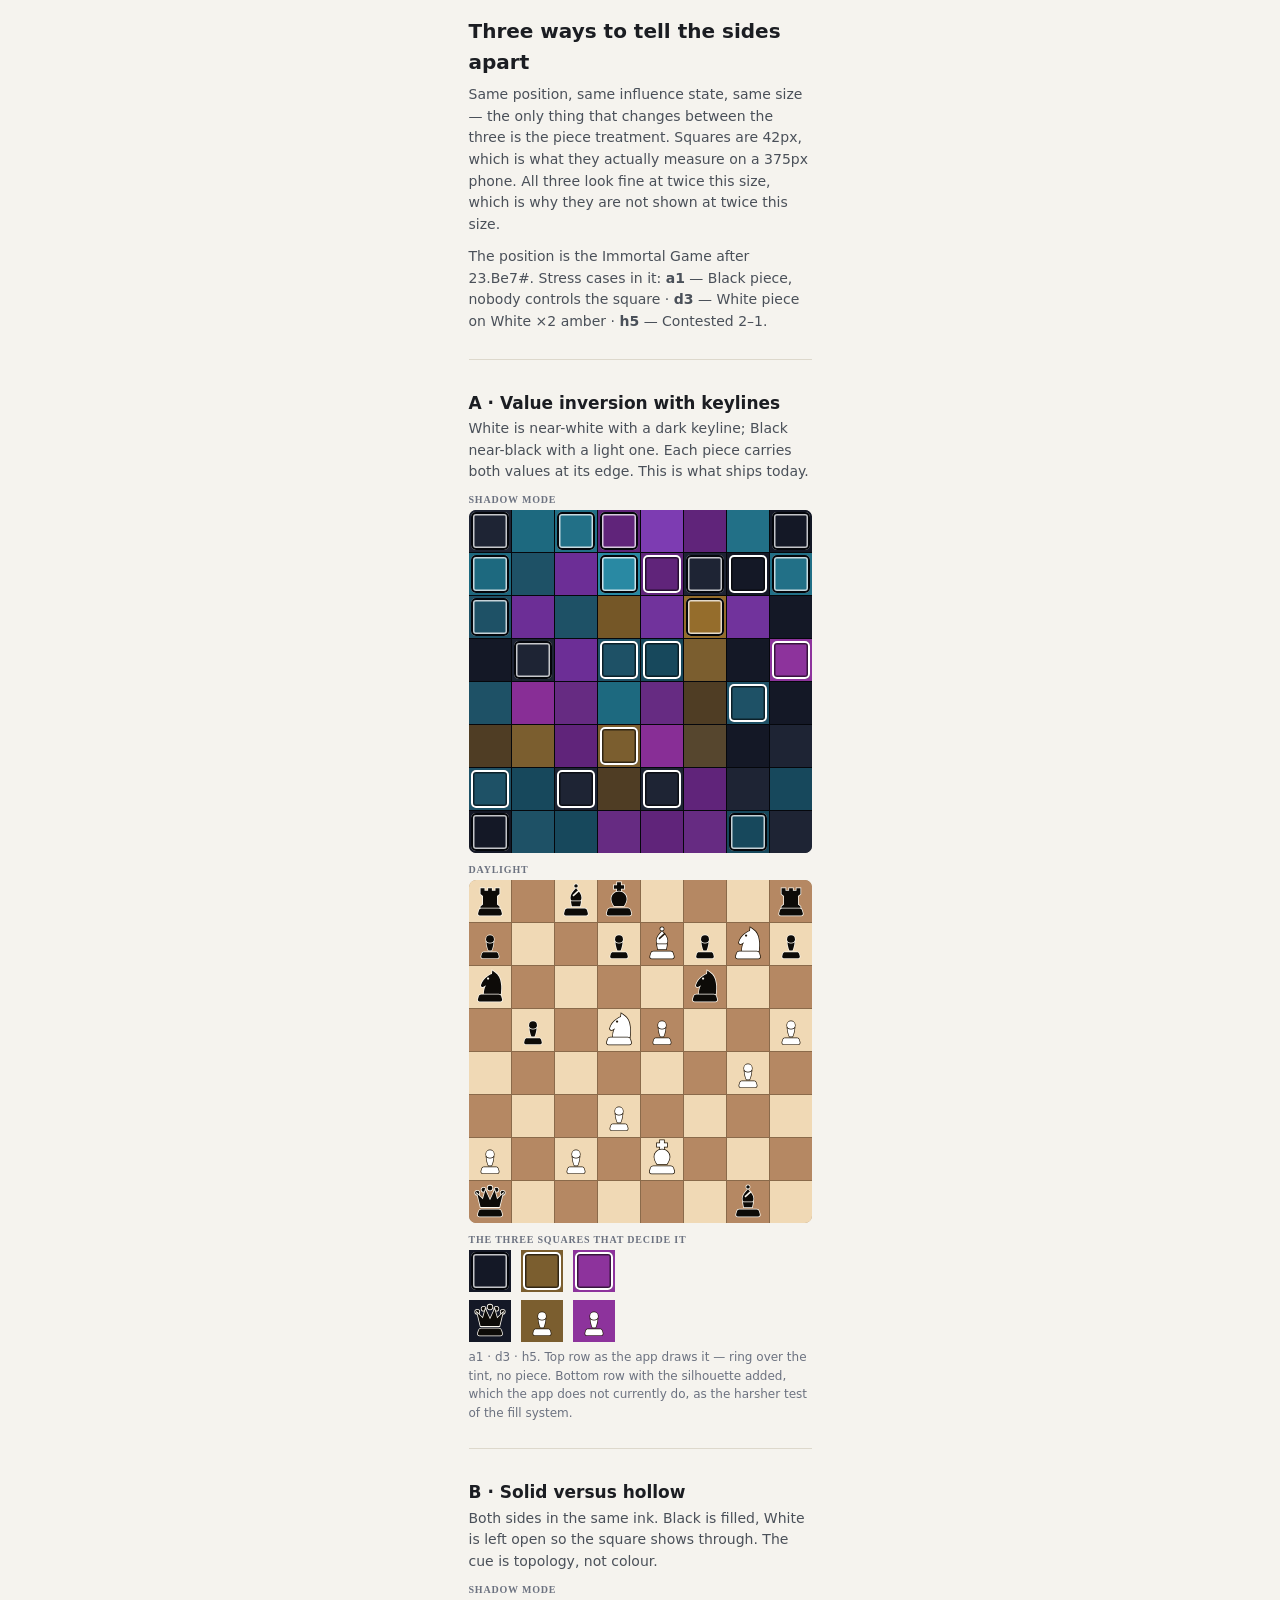
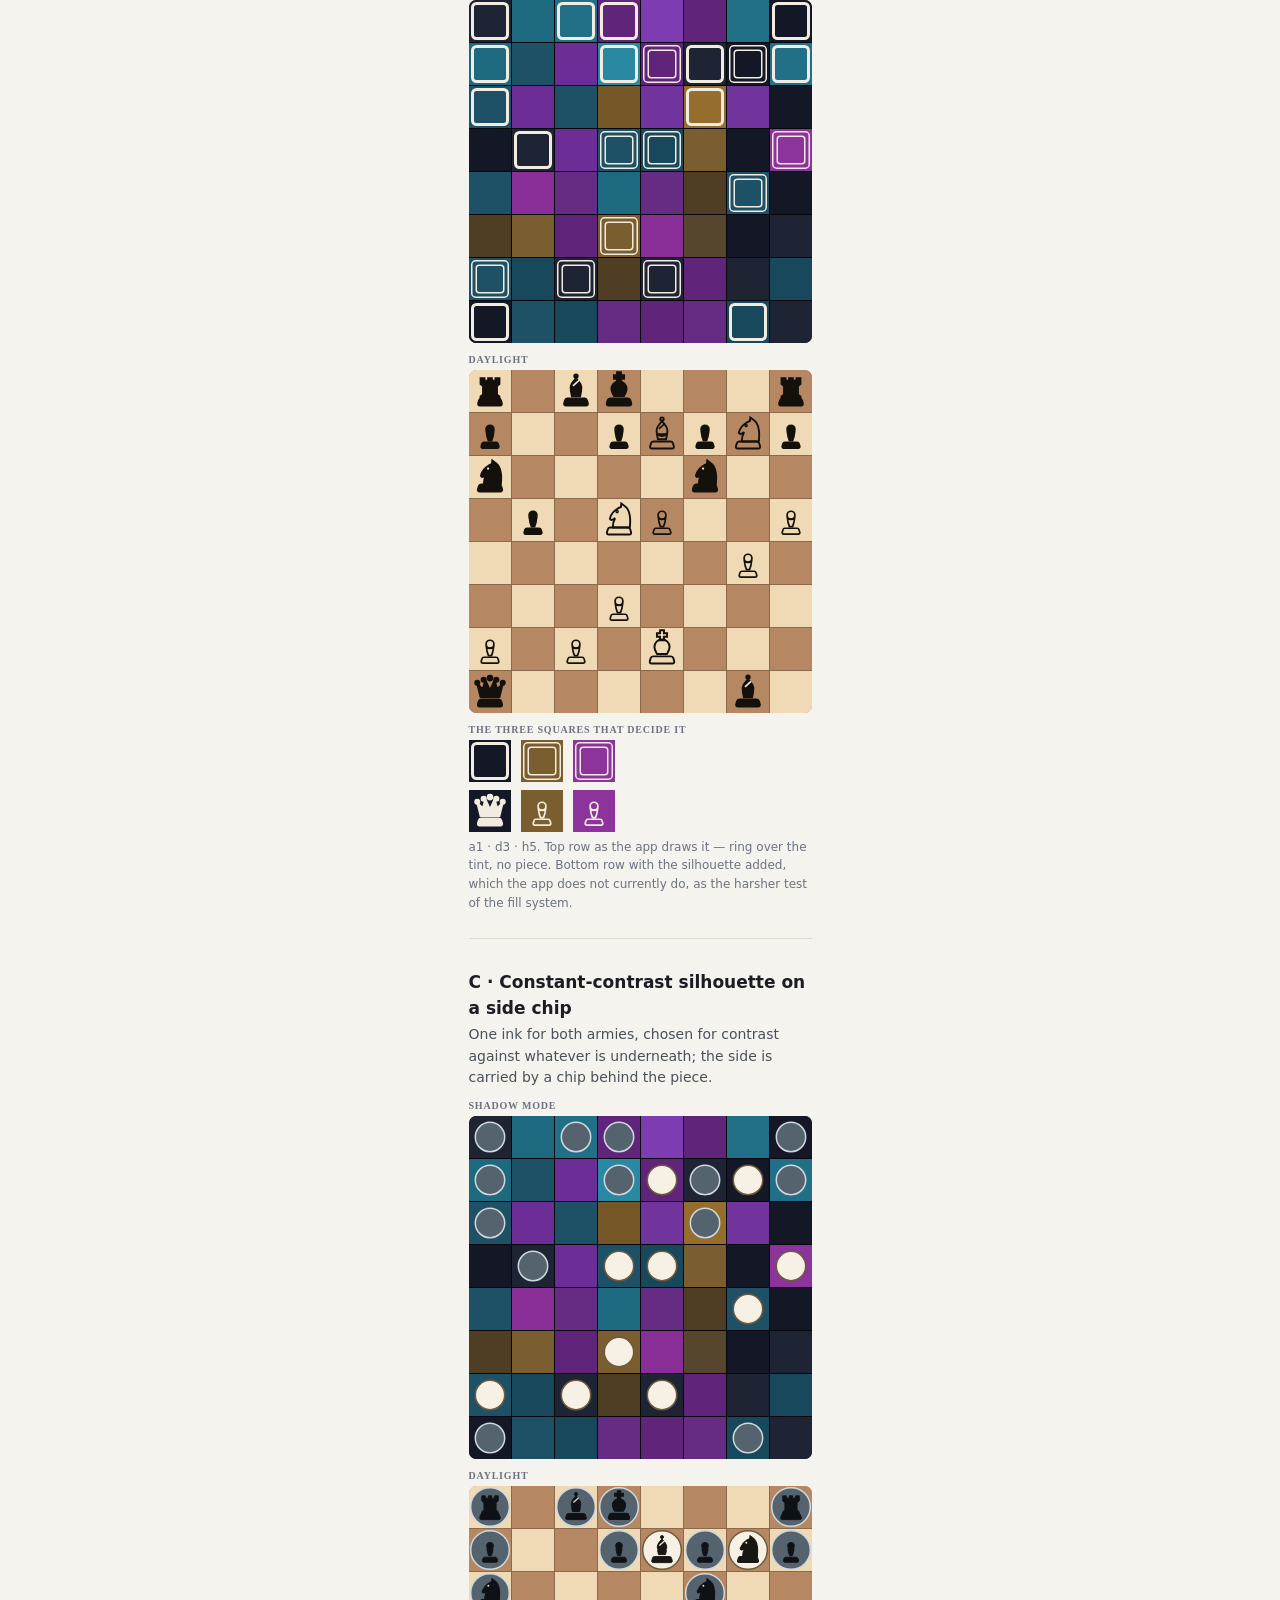
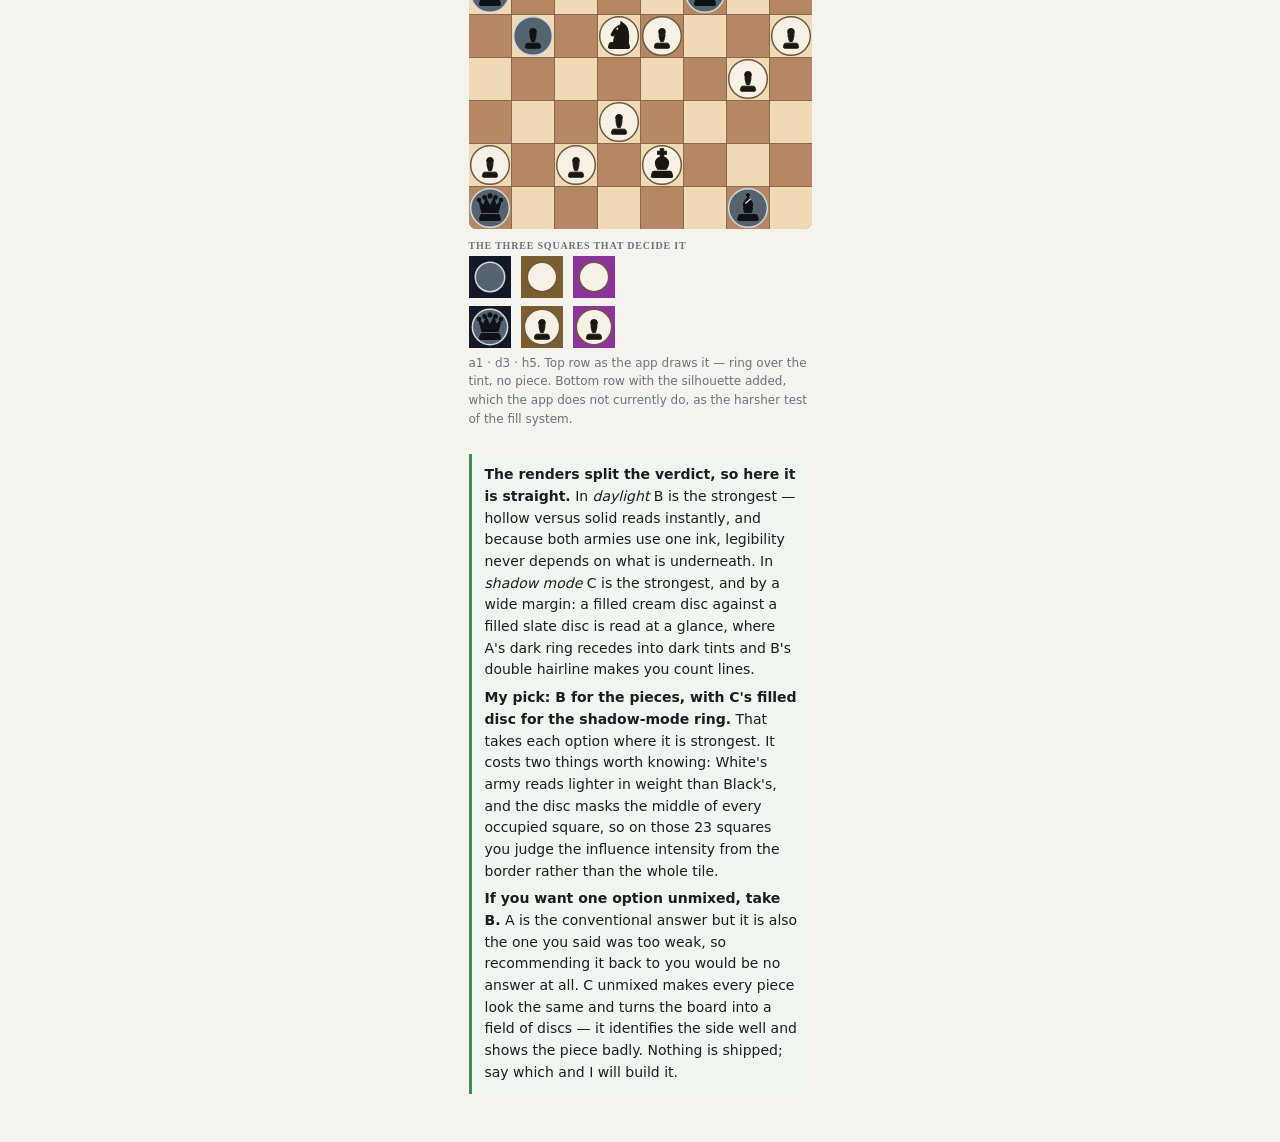
==== design/compare.html @ a5f327f8 "Restack the A/B/C comparison for direct side-by-side judging One position, one influence state, one " ====
<!doctype html>
<html lang="en"><head><meta charset="utf-8">
<meta name="viewport" content="width=device-width, initial-scale=1">
<title>Shadow Chess — A / B / C, stacked</title>
<style>
:root { color-scheme: light; }
* { box-sizing: border-box; }
body { margin: 0; padding: 16px 16px 48px; background: #f5f3ee; color: #1b1d22;
  font: 15px/1.55 ui-sans-serif, -apple-system, system-ui, sans-serif; }
.wrap { max-width: 343px; margin: 0 auto; }
h1 { font-size: 20px; margin: 0 0 6px; }
h2 { font-size: 17px; margin: 30px 0 2px; }
p { margin: 0 0 10px; }
.lede { color: #4a5059; font-size: 14px; }
.mode { font: 600 10px/1 ui-sans-serif; letter-spacing: .08em; text-transform: uppercase;
  color: #6c7280; margin: 12px 0 5px; }
svg { display: block; max-width: 100%; height: auto; border-radius: 7px; }
.stress svg { border-radius: 0; }
.cap { font-size: 12px; color: #6c7280; margin: 6px 0 0; }
.rec { background: #eef6ef; border-left: 3px solid #3f8f52; padding: 10px 13px;
  border-radius: 0 6px 6px 0; font-size: 14px; margin-top: 26px; }
hr { border: 0; border-top: 1px solid #ddd8cc; margin: 26px 0 0; }
</style></head><body><div class="wrap">

<h1>Three ways to tell the sides apart</h1>
<p class="lede">Same position, same influence state, same size — the only thing that changes
between the three is the piece treatment. Squares are 42px, which is what they actually
measure on a 375px phone. All three look fine at twice this size, which is why they are
not shown at twice this size.</p>
<p class="lede">The position is the Immortal Game after 23.Be7#. Stress cases in it:
<strong>a1</strong> — Black piece, nobody controls the square · <strong>d3</strong> — White piece on White ×2 amber · <strong>h5</strong> — Contested 2–1.</p>


<hr>
<h2>A · Value inversion with keylines</h2>
<p class="lede">White is near-white with a dark keyline; Black near-black with a light one. Each piece carries both values at its edge. This is what ships today.</p>

<div class="mode">Shadow mode</div>
<svg xmlns="http://www.w3.org/2000/svg" width="343" height="343" viewBox="0 0 343 343"><rect width="343" height="343" rx="7" fill="#05070c"/><rect x="0" y="301" width="42" height="42" fill="rgb(20,24,38)"/><rect x="43" y="301" width="42" height="42" fill="rgb(30,81,102)"/><rect x="86" y="301" width="42" height="42" fill="rgb(23,72,92)"/><rect x="129" y="301" width="42" height="42" fill="rgb(102,43,130)"/><rect x="172" y="301" width="42" height="42" fill="rgb(96,36,122)"/><rect x="215" y="301" width="42" height="42" fill="rgb(102,43,130)"/><rect x="258" y="301" width="42" height="42" fill="rgb(23,72,92)"/><rect x="301" y="301" width="42" height="42" fill="rgb(30,36,52)"/><rect x="0" y="258" width="42" height="42" fill="rgb(30,81,102)"/><rect x="43" y="258" width="42" height="42" fill="rgb(23,72,92)"/><rect x="86" y="258" width="42" height="42" fill="rgb(30,36,52)"/><rect x="129" y="258" width="42" height="42" fill="rgb(79,61,36)"/><rect x="172" y="258" width="42" height="42" fill="rgb(30,36,52)"/><rect x="215" y="258" width="42" height="42" fill="rgb(96,36,122)"/><rect x="258" y="258" width="42" height="42" fill="rgb(30,36,52)"/><rect x="301" y="258" width="42" height="42" fill="rgb(23,72,92)"/><rect x="0" y="215" width="42" height="42" fill="rgb(79,61,36)"/><rect x="43" y="215" width="42" height="42" fill="rgb(123,94,47)"/><rect x="86" y="215" width="42" height="42" fill="rgb(96,36,122)"/><rect x="129" y="215" width="42" height="42" fill="rgb(123,94,47)"/><rect x="172" y="215" width="42" height="42" fill="rgb(136,46,150)"/><rect x="215" y="215" width="42" height="42" fill="rgb(86,70,46)"/><rect x="258" y="215" width="42" height="42" fill="rgb(20,24,38)"/><rect x="301" y="215" width="42" height="42" fill="rgb(30,36,52)"/><rect x="0" y="172" width="42" height="42" fill="rgb(30,81,102)"/><rect x="43" y="172" width="42" height="42" fill="rgb(136,46,150)"/><rect x="86" y="172" width="42" height="42" fill="rgb(102,43,130)"/><rect x="129" y="172" width="42" height="42" fill="rgb(29,105,127)"/><rect x="172" y="172" width="42" height="42" fill="rgb(102,43,130)"/><rect x="215" y="172" width="42" height="42" fill="rgb(79,61,36)"/><rect x="258" y="172" width="42" height="42" fill="rgb(30,81,102)"/><rect x="301" y="172" width="42" height="42" fill="rgb(20,24,38)"/><rect x="0" y="129" width="42" height="42" fill="rgb(20,24,38)"/><rect x="43" y="129" width="42" height="42" fill="rgb(30,36,52)"/><rect x="86" y="129" width="42" height="42" fill="rgb(108,46,150)"/><rect x="129" y="129" width="42" height="42" fill="rgb(30,81,102)"/><rect x="172" y="129" width="42" height="42" fill="rgb(23,72,92)"/><rect x="215" y="129" width="42" height="42" fill="rgb(123,94,47)"/><rect x="258" y="129" width="42" height="42" fill="rgb(20,24,38)"/><rect x="301" y="129" width="42" height="42" fill="rgb(141,51,156)"/><rect x="0" y="86" width="42" height="42" fill="rgb(30,81,102)"/><rect x="43" y="86" width="42" height="42" fill="rgb(108,46,150)"/><rect x="86" y="86" width="42" height="42" fill="rgb(30,81,102)"/><rect x="129" y="86" width="42" height="42" fill="rgb(117,87,39)"/><rect x="172" y="86" width="42" height="42" fill="rgb(113,51,156)"/><rect x="215" y="86" width="42" height="42" fill="rgb(149,109,44)"/><rect x="258" y="86" width="42" height="42" fill="rgb(113,51,156)"/><rect x="301" y="86" width="42" height="42" fill="rgb(20,24,38)"/><rect x="0" y="43" width="42" height="42" fill="rgb(29,105,127)"/><rect x="43" y="43" width="42" height="42" fill="rgb(30,81,102)"/><rect x="86" y="43" width="42" height="42" fill="rgb(108,46,150)"/><rect x="129" y="43" width="42" height="42" fill="rgb(41,137,163)"/><rect x="172" y="43" width="42" height="42" fill="rgb(96,36,122)"/><rect x="215" y="43" width="42" height="42" fill="rgb(30,36,52)"/><rect x="258" y="43" width="42" height="42" fill="rgb(20,24,38)"/><rect x="301" y="43" width="42" height="42" fill="rgb(34,112,135)"/><rect x="0" y="0" width="42" height="42" fill="rgb(30,36,52)"/><rect x="43" y="0" width="42" height="42" fill="rgb(29,105,127)"/><rect x="86" y="0" width="42" height="42" fill="rgb(34,112,135)"/><rect x="129" y="0" width="42" height="42" fill="rgb(96,36,122)"/><rect x="172" y="0" width="42" height="42" fill="rgb(125,60,178)"/><rect x="215" y="0" width="42" height="42" fill="rgb(96,36,122)"/><rect x="258" y="0" width="42" height="42" fill="rgb(34,112,135)"/><rect x="301" y="0" width="42" height="42" fill="rgb(20,24,38)"/><rect x="3.75" y="304.75" width="34.50" height="34.50" rx="3" fill="none" stroke="rgba(255,255,255,.75)" stroke-width="3.5"/><rect x="3.00" y="304.00" width="36.00" height="36.00" rx="4" fill="none" stroke="#04060b" stroke-width="2"/><rect x="261.75" y="304.75" width="34.50" height="34.50" rx="3" fill="none" stroke="rgba(255,255,255,.75)" stroke-width="3.5"/><rect x="261.00" y="304.00" width="36.00" height="36.00" rx="4" fill="none" stroke="#04060b" stroke-width="2"/><rect x="3.75" y="261.75" width="34.50" height="34.50" rx="3" fill="none" stroke="rgba(0,0,0,.6)" stroke-width="3.5"/><rect x="3.00" y="261.00" width="36.00" height="36.00" rx="4" fill="none" stroke="#ffffff" stroke-width="2"/><rect x="89.75" y="261.75" width="34.50" height="34.50" rx="3" fill="none" stroke="rgba(0,0,0,.6)" stroke-width="3.5"/><rect x="89.00" y="261.00" width="36.00" height="36.00" rx="4" fill="none" stroke="#ffffff" stroke-width="2"/><rect x="175.75" y="261.75" width="34.50" height="34.50" rx="3" fill="none" stroke="rgba(0,0,0,.6)" stroke-width="3.5"/><rect x="175.00" y="261.00" width="36.00" height="36.00" rx="4" fill="none" stroke="#ffffff" stroke-width="2"/><rect x="132.75" y="218.75" width="34.50" height="34.50" rx="3" fill="none" stroke="rgba(0,0,0,.6)" stroke-width="3.5"/><rect x="132.00" y="218.00" width="36.00" height="36.00" rx="4" fill="none" stroke="#ffffff" stroke-width="2"/><rect x="261.75" y="175.75" width="34.50" height="34.50" rx="3" fill="none" stroke="rgba(0,0,0,.6)" stroke-width="3.5"/><rect x="261.00" y="175.00" width="36.00" height="36.00" rx="4" fill="none" stroke="#ffffff" stroke-width="2"/><rect x="46.75" y="132.75" width="34.50" height="34.50" rx="3" fill="none" stroke="rgba(255,255,255,.75)" stroke-width="3.5"/><rect x="46.00" y="132.00" width="36.00" height="36.00" rx="4" fill="none" stroke="#04060b" stroke-width="2"/><rect x="132.75" y="132.75" width="34.50" height="34.50" rx="3" fill="none" stroke="rgba(0,0,0,.6)" stroke-width="3.5"/><rect x="132.00" y="132.00" width="36.00" height="36.00" rx="4" fill="none" stroke="#ffffff" stroke-width="2"/><rect x="175.75" y="132.75" width="34.50" height="34.50" rx="3" fill="none" stroke="rgba(0,0,0,.6)" stroke-width="3.5"/><rect x="175.00" y="132.00" width="36.00" height="36.00" rx="4" fill="none" stroke="#ffffff" stroke-width="2"/><rect x="304.75" y="132.75" width="34.50" height="34.50" rx="3" fill="none" stroke="rgba(0,0,0,.6)" stroke-width="3.5"/><rect x="304.00" y="132.00" width="36.00" height="36.00" rx="4" fill="none" stroke="#ffffff" stroke-width="2"/><rect x="3.75" y="89.75" width="34.50" height="34.50" rx="3" fill="none" stroke="rgba(255,255,255,.75)" stroke-width="3.5"/><rect x="3.00" y="89.00" width="36.00" height="36.00" rx="4" fill="none" stroke="#04060b" stroke-width="2"/><rect x="218.75" y="89.75" width="34.50" height="34.50" rx="3" fill="none" stroke="rgba(255,255,255,.75)" stroke-width="3.5"/><rect x="218.00" y="89.00" width="36.00" height="36.00" rx="4" fill="none" stroke="#04060b" stroke-width="2"/><rect x="3.75" y="46.75" width="34.50" height="34.50" rx="3" fill="none" stroke="rgba(255,255,255,.75)" stroke-width="3.5"/><rect x="3.00" y="46.00" width="36.00" height="36.00" rx="4" fill="none" stroke="#04060b" stroke-width="2"/><rect x="132.75" y="46.75" width="34.50" height="34.50" rx="3" fill="none" stroke="rgba(255,255,255,.75)" stroke-width="3.5"/><rect x="132.00" y="46.00" width="36.00" height="36.00" rx="4" fill="none" stroke="#04060b" stroke-width="2"/><rect x="175.75" y="46.75" width="34.50" height="34.50" rx="3" fill="none" stroke="rgba(0,0,0,.6)" stroke-width="3.5"/><rect x="175.00" y="46.00" width="36.00" height="36.00" rx="4" fill="none" stroke="#ffffff" stroke-width="2"/><rect x="218.75" y="46.75" width="34.50" height="34.50" rx="3" fill="none" stroke="rgba(255,255,255,.75)" stroke-width="3.5"/><rect x="218.00" y="46.00" width="36.00" height="36.00" rx="4" fill="none" stroke="#04060b" stroke-width="2"/><rect x="261.75" y="46.75" width="34.50" height="34.50" rx="3" fill="none" stroke="rgba(0,0,0,.6)" stroke-width="3.5"/><rect x="261.00" y="46.00" width="36.00" height="36.00" rx="4" fill="none" stroke="#ffffff" stroke-width="2"/><rect x="304.75" y="46.75" width="34.50" height="34.50" rx="3" fill="none" stroke="rgba(255,255,255,.75)" stroke-width="3.5"/><rect x="304.00" y="46.00" width="36.00" height="36.00" rx="4" fill="none" stroke="#04060b" stroke-width="2"/><rect x="3.75" y="3.75" width="34.50" height="34.50" rx="3" fill="none" stroke="rgba(255,255,255,.75)" stroke-width="3.5"/><rect x="3.00" y="3.00" width="36.00" height="36.00" rx="4" fill="none" stroke="#04060b" stroke-width="2"/><rect x="89.75" y="3.75" width="34.50" height="34.50" rx="3" fill="none" stroke="rgba(255,255,255,.75)" stroke-width="3.5"/><rect x="89.00" y="3.00" width="36.00" height="36.00" rx="4" fill="none" stroke="#04060b" stroke-width="2"/><rect x="132.75" y="3.75" width="34.50" height="34.50" rx="3" fill="none" stroke="rgba(255,255,255,.75)" stroke-width="3.5"/><rect x="132.00" y="3.00" width="36.00" height="36.00" rx="4" fill="none" stroke="#04060b" stroke-width="2"/><rect x="304.75" y="3.75" width="34.50" height="34.50" rx="3" fill="none" stroke="rgba(255,255,255,.75)" stroke-width="3.5"/><rect x="304.00" y="3.00" width="36.00" height="36.00" rx="4" fill="none" stroke="#04060b" stroke-width="2"/></svg>

<div class="mode">Daylight</div>
<svg xmlns="http://www.w3.org/2000/svg" width="343" height="343" viewBox="0 0 343 343"><rect width="343" height="343" rx="7" fill="#8a6a4a"/><rect x="0" y="301" width="42" height="42" fill="rgb(181,136,99)"/><rect x="43" y="301" width="42" height="42" fill="rgb(240,217,181)"/><rect x="86" y="301" width="42" height="42" fill="rgb(181,136,99)"/><rect x="129" y="301" width="42" height="42" fill="rgb(240,217,181)"/><rect x="172" y="301" width="42" height="42" fill="rgb(181,136,99)"/><rect x="215" y="301" width="42" height="42" fill="rgb(240,217,181)"/><rect x="258" y="301" width="42" height="42" fill="rgb(181,136,99)"/><rect x="301" y="301" width="42" height="42" fill="rgb(240,217,181)"/><rect x="0" y="258" width="42" height="42" fill="rgb(240,217,181)"/><rect x="43" y="258" width="42" height="42" fill="rgb(181,136,99)"/><rect x="86" y="258" width="42" height="42" fill="rgb(240,217,181)"/><rect x="129" y="258" width="42" height="42" fill="rgb(181,136,99)"/><rect x="172" y="258" width="42" height="42" fill="rgb(240,217,181)"/><rect x="215" y="258" width="42" height="42" fill="rgb(181,136,99)"/><rect x="258" y="258" width="42" height="42" fill="rgb(240,217,181)"/><rect x="301" y="258" width="42" height="42" fill="rgb(181,136,99)"/><rect x="0" y="215" width="42" height="42" fill="rgb(181,136,99)"/><rect x="43" y="215" width="42" height="42" fill="rgb(240,217,181)"/><rect x="86" y="215" width="42" height="42" fill="rgb(181,136,99)"/><rect x="129" y="215" width="42" height="42" fill="rgb(240,217,181)"/><rect x="172" y="215" width="42" height="42" fill="rgb(181,136,99)"/><rect x="215" y="215" width="42" height="42" fill="rgb(240,217,181)"/><rect x="258" y="215" width="42" height="42" fill="rgb(181,136,99)"/><rect x="301" y="215" width="42" height="42" fill="rgb(240,217,181)"/><rect x="0" y="172" width="42" height="42" fill="rgb(240,217,181)"/><rect x="43" y="172" width="42" height="42" fill="rgb(181,136,99)"/><rect x="86" y="172" width="42" height="42" fill="rgb(240,217,181)"/><rect x="129" y="172" width="42" height="42" fill="rgb(181,136,99)"/><rect x="172" y="172" width="42" height="42" fill="rgb(240,217,181)"/><rect x="215" y="172" width="42" height="42" fill="rgb(181,136,99)"/><rect x="258" y="172" width="42" height="42" fill="rgb(240,217,181)"/><rect x="301" y="172" width="42" height="42" fill="rgb(181,136,99)"/><rect x="0" y="129" width="42" height="42" fill="rgb(181,136,99)"/><rect x="43" y="129" width="42" height="42" fill="rgb(240,217,181)"/><rect x="86" y="129" width="42" height="42" fill="rgb(181,136,99)"/><rect x="129" y="129" width="42" height="42" fill="rgb(240,217,181)"/><rect x="172" y="129" width="42" height="42" fill="rgb(181,136,99)"/><rect x="215" y="129" width="42" height="42" fill="rgb(240,217,181)"/><rect x="258" y="129" width="42" height="42" fill="rgb(181,136,99)"/><rect x="301" y="129" width="42" height="42" fill="rgb(240,217,181)"/><rect x="0" y="86" width="42" height="42" fill="rgb(240,217,181)"/><rect x="43" y="86" width="42" height="42" fill="rgb(181,136,99)"/><rect x="86" y="86" width="42" height="42" fill="rgb(240,217,181)"/><rect x="129" y="86" width="42" height="42" fill="rgb(181,136,99)"/><rect x="172" y="86" width="42" height="42" fill="rgb(240,217,181)"/><rect x="215" y="86" width="42" height="42" fill="rgb(181,136,99)"/><rect x="258" y="86" width="42" height="42" fill="rgb(240,217,181)"/><rect x="301" y="86" width="42" height="42" fill="rgb(181,136,99)"/><rect x="0" y="43" width="42" height="42" fill="rgb(181,136,99)"/><rect x="43" y="43" width="42" height="42" fill="rgb(240,217,181)"/><rect x="86" y="43" width="42" height="42" fill="rgb(181,136,99)"/><rect x="129" y="43" width="42" height="42" fill="rgb(240,217,181)"/><rect x="172" y="43" width="42" height="42" fill="rgb(181,136,99)"/><rect x="215" y="43" width="42" height="42" fill="rgb(240,217,181)"/><rect x="258" y="43" width="42" height="42" fill="rgb(181,136,99)"/><rect x="301" y="43" width="42" height="42" fill="rgb(240,217,181)"/><rect x="0" y="0" width="42" height="42" fill="rgb(240,217,181)"/><rect x="43" y="0" width="42" height="42" fill="rgb(181,136,99)"/><rect x="86" y="0" width="42" height="42" fill="rgb(240,217,181)"/><rect x="129" y="0" width="42" height="42" fill="rgb(181,136,99)"/><rect x="172" y="0" width="42" height="42" fill="rgb(240,217,181)"/><rect x="215" y="0" width="42" height="42" fill="rgb(181,136,99)"/><rect x="258" y="0" width="42" height="42" fill="rgb(240,217,181)"/><rect x="301" y="0" width="42" height="42" fill="rgb(181,136,99)"/><g paint-order="stroke" fill="#0d0b08" stroke="#fbf7ee" stroke-width="4"><g transform="translate(2.10 303.10) scale(0.3780)"><g transform="translate(50 88) scale(1.02) translate(-50 -88)">
    <circle cx="17" cy="27" r="5.4"/>
    <circle cx="33.5" cy="19" r="5.4"/>
    <circle cx="50" cy="14.5" r="6.2"/>
    <circle cx="66.5" cy="19" r="5.4"/>
    <circle cx="83" cy="27" r="5.4"/>
    <path d="M17 29.5l8.5 34.5h49L83 29.5 68.5 43.5 62 20 50 46.5 38 20l-6.5 23.5z"/>
    <path d="M27 70h46c3.2 0 5.4 2.1 6.2 5.1l2.1 7.6c.9 3.2-1.1 5.8-4.4 5.8H23.1c-3.3 0-5.3-2.6-4.4-5.8l2.1-7.6c.8-3 3-5.1 6.2-5.1z"/></g></g></g><g paint-order="stroke" fill="#0d0b08" stroke="#fbf7ee" stroke-width="4"><g transform="translate(260.10 303.10) scale(0.3780)"><g transform="translate(50 88) scale(1) translate(-50 -88)">
    <circle cx="50" cy="10.5" r="4.6"/>
    <path d="M50 16.5c8.6 8.4 14.4 16.8 14.4 24.6 0 8.2-6.4 14.2-14.4 14.2s-14.4-6-14.4-14.2c0-7.8 5.8-16.2 14.4-24.6z"/>
    <path fill="none" stroke="#fbf7ee" stroke-width="4.2" d="M42 36.5L58 22"/>
    <path d="M36.5 50.5h27L60.8 64H39.2z"/>
    <path d="M27 70h46c3.2 0 5.4 2.1 6.2 5.1l2.1 7.6c.9 3.2-1.1 5.8-4.4 5.8H23.1c-3.3 0-5.3-2.6-4.4-5.8l2.1-7.6c.8-3 3-5.1 6.2-5.1z"/></g></g></g><g paint-order="stroke" fill="#ffffff" stroke="#23180a" stroke-width="4"><g transform="translate(2.10 260.10) scale(0.3780)"><g transform="translate(50 88) scale(0.9) translate(-50 -88)">
    <circle cx="50" cy="31.5" r="11.5"/>
    <path d="M39.5 40.5c6.4 4.6 14.6 4.6 21 0-.9 10.4-3.6 19-6 24.5h-9c-2.4-5.5-5.1-14.1-6-24.5z"/>
    <path d="M32 70h36c3 0 5 2 5.8 4.8l1.9 7c.9 3.1-1 5.7-4.2 5.7H28.5c-3.2 0-5.1-2.6-4.2-5.7l1.9-7c.8-2.8 2.8-4.8 5.8-4.8z"/></g></g></g><g paint-order="stroke" fill="#ffffff" stroke="#23180a" stroke-width="4"><g transform="translate(88.10 260.10) scale(0.3780)"><g transform="translate(50 88) scale(0.9) translate(-50 -88)">
    <circle cx="50" cy="31.5" r="11.5"/>
    <path d="M39.5 40.5c6.4 4.6 14.6 4.6 21 0-.9 10.4-3.6 19-6 24.5h-9c-2.4-5.5-5.1-14.1-6-24.5z"/>
    <path d="M32 70h36c3 0 5 2 5.8 4.8l1.9 7c.9 3.1-1 5.7-4.2 5.7H28.5c-3.2 0-5.1-2.6-4.2-5.7l1.9-7c.8-2.8 2.8-4.8 5.8-4.8z"/></g></g></g><g paint-order="stroke" fill="#ffffff" stroke="#23180a" stroke-width="4"><g transform="translate(174.10 260.10) scale(0.3780)"><g transform="translate(50 88) scale(1.03) translate(-50 -88)">
    <path d="M45 3h10v7.5h8v9h-8V29H45v-9.5h-8v-9h8z"/>
    <path d="M50 26.5c-11 0-19.5 8.6-19.5 19.2 0 7 3.6 12.4 6.8 18.3h25.4c3.2-5.9 6.8-11.3 6.8-18.3 0-10.6-8.5-19.2-19.5-19.2z"/>
    <path d="M27 70h46c3.2 0 5.4 2.1 6.2 5.1l2.1 7.6c.9 3.2-1.1 5.8-4.4 5.8H23.1c-3.3 0-5.3-2.6-4.4-5.8l2.1-7.6c.8-3 3-5.1 6.2-5.1z"/></g></g></g><g paint-order="stroke" fill="#ffffff" stroke="#23180a" stroke-width="4"><g transform="translate(131.10 217.10) scale(0.3780)"><g transform="translate(50 88) scale(0.9) translate(-50 -88)">
    <circle cx="50" cy="31.5" r="11.5"/>
    <path d="M39.5 40.5c6.4 4.6 14.6 4.6 21 0-.9 10.4-3.6 19-6 24.5h-9c-2.4-5.5-5.1-14.1-6-24.5z"/>
    <path d="M32 70h36c3 0 5 2 5.8 4.8l1.9 7c.9 3.1-1 5.7-4.2 5.7H28.5c-3.2 0-5.1-2.6-4.2-5.7l1.9-7c.8-2.8 2.8-4.8 5.8-4.8z"/></g></g></g><g paint-order="stroke" fill="#ffffff" stroke="#23180a" stroke-width="4"><g transform="translate(260.10 174.10) scale(0.3780)"><g transform="translate(50 88) scale(0.9) translate(-50 -88)">
    <circle cx="50" cy="31.5" r="11.5"/>
    <path d="M39.5 40.5c6.4 4.6 14.6 4.6 21 0-.9 10.4-3.6 19-6 24.5h-9c-2.4-5.5-5.1-14.1-6-24.5z"/>
    <path d="M32 70h36c3 0 5 2 5.8 4.8l1.9 7c.9 3.1-1 5.7-4.2 5.7H28.5c-3.2 0-5.1-2.6-4.2-5.7l1.9-7c.8-2.8 2.8-4.8 5.8-4.8z"/></g></g></g><g paint-order="stroke" fill="#0d0b08" stroke="#fbf7ee" stroke-width="4"><g transform="translate(45.10 131.10) scale(0.3780)"><g transform="translate(50 88) scale(0.9) translate(-50 -88)">
    <circle cx="50" cy="31.5" r="11.5"/>
    <path d="M39.5 40.5c6.4 4.6 14.6 4.6 21 0-.9 10.4-3.6 19-6 24.5h-9c-2.4-5.5-5.1-14.1-6-24.5z"/>
    <path d="M32 70h36c3 0 5 2 5.8 4.8l1.9 7c.9 3.1-1 5.7-4.2 5.7H28.5c-3.2 0-5.1-2.6-4.2-5.7l1.9-7c.8-2.8 2.8-4.8 5.8-4.8z"/></g></g></g><g paint-order="stroke" fill="#ffffff" stroke="#23180a" stroke-width="4"><g transform="translate(131.10 131.10) scale(0.3780)"><g transform="translate(50 88) scale(1.02) translate(-50 -88)">
    <path d="M34 70c0-11 2-18 6-24l-7 4c-4 2-8-1-6-5 3-9 9-17 17-22 4-3 8-5 11-6l1-9 7 5c9 6 14 16 15 27 2 10 1 20 0 30z"/>
    <circle fill="#23180a" stroke="none" cx="45" cy="29" r="3"/>
    <path d="M27 70h46c3.2 0 5.4 2.1 6.2 5.1l2.1 7.6c.9 3.2-1.1 5.8-4.4 5.8H23.1c-3.3 0-5.3-2.6-4.4-5.8l2.1-7.6c.8-3 3-5.1 6.2-5.1z"/></g></g></g><g paint-order="stroke" fill="#ffffff" stroke="#23180a" stroke-width="4"><g transform="translate(174.10 131.10) scale(0.3780)"><g transform="translate(50 88) scale(0.9) translate(-50 -88)">
    <circle cx="50" cy="31.5" r="11.5"/>
    <path d="M39.5 40.5c6.4 4.6 14.6 4.6 21 0-.9 10.4-3.6 19-6 24.5h-9c-2.4-5.5-5.1-14.1-6-24.5z"/>
    <path d="M32 70h36c3 0 5 2 5.8 4.8l1.9 7c.9 3.1-1 5.7-4.2 5.7H28.5c-3.2 0-5.1-2.6-4.2-5.7l1.9-7c.8-2.8 2.8-4.8 5.8-4.8z"/></g></g></g><g paint-order="stroke" fill="#ffffff" stroke="#23180a" stroke-width="4"><g transform="translate(303.10 131.10) scale(0.3780)"><g transform="translate(50 88) scale(0.9) translate(-50 -88)">
    <circle cx="50" cy="31.5" r="11.5"/>
    <path d="M39.5 40.5c6.4 4.6 14.6 4.6 21 0-.9 10.4-3.6 19-6 24.5h-9c-2.4-5.5-5.1-14.1-6-24.5z"/>
    <path d="M32 70h36c3 0 5 2 5.8 4.8l1.9 7c.9 3.1-1 5.7-4.2 5.7H28.5c-3.2 0-5.1-2.6-4.2-5.7l1.9-7c.8-2.8 2.8-4.8 5.8-4.8z"/></g></g></g><g paint-order="stroke" fill="#0d0b08" stroke="#fbf7ee" stroke-width="4"><g transform="translate(2.10 88.10) scale(0.3780)"><g transform="translate(50 88) scale(1.02) translate(-50 -88)">
    <path d="M34 70c0-11 2-18 6-24l-7 4c-4 2-8-1-6-5 3-9 9-17 17-22 4-3 8-5 11-6l1-9 7 5c9 6 14 16 15 27 2 10 1 20 0 30z"/>
    <circle fill="#fbf7ee" stroke="none" cx="45" cy="29" r="3"/>
    <path d="M27 70h46c3.2 0 5.4 2.1 6.2 5.1l2.1 7.6c.9 3.2-1.1 5.8-4.4 5.8H23.1c-3.3 0-5.3-2.6-4.4-5.8l2.1-7.6c.8-3 3-5.1 6.2-5.1z"/></g></g></g><g paint-order="stroke" fill="#0d0b08" stroke="#fbf7ee" stroke-width="4"><g transform="translate(217.10 88.10) scale(0.3780)"><g transform="translate(50 88) scale(1.02) translate(-50 -88)">
    <path d="M34 70c0-11 2-18 6-24l-7 4c-4 2-8-1-6-5 3-9 9-17 17-22 4-3 8-5 11-6l1-9 7 5c9 6 14 16 15 27 2 10 1 20 0 30z"/>
    <circle fill="#fbf7ee" stroke="none" cx="45" cy="29" r="3"/>
    <path d="M27 70h46c3.2 0 5.4 2.1 6.2 5.1l2.1 7.6c.9 3.2-1.1 5.8-4.4 5.8H23.1c-3.3 0-5.3-2.6-4.4-5.8l2.1-7.6c.8-3 3-5.1 6.2-5.1z"/></g></g></g><g paint-order="stroke" fill="#0d0b08" stroke="#fbf7ee" stroke-width="4"><g transform="translate(2.10 45.10) scale(0.3780)"><g transform="translate(50 88) scale(0.9) translate(-50 -88)">
    <circle cx="50" cy="31.5" r="11.5"/>
    <path d="M39.5 40.5c6.4 4.6 14.6 4.6 21 0-.9 10.4-3.6 19-6 24.5h-9c-2.4-5.5-5.1-14.1-6-24.5z"/>
    <path d="M32 70h36c3 0 5 2 5.8 4.8l1.9 7c.9 3.1-1 5.7-4.2 5.7H28.5c-3.2 0-5.1-2.6-4.2-5.7l1.9-7c.8-2.8 2.8-4.8 5.8-4.8z"/></g></g></g><g paint-order="stroke" fill="#0d0b08" stroke="#fbf7ee" stroke-width="4"><g transform="translate(131.10 45.10) scale(0.3780)"><g transform="translate(50 88) scale(0.9) translate(-50 -88)">
    <circle cx="50" cy="31.5" r="11.5"/>
    <path d="M39.5 40.5c6.4 4.6 14.6 4.6 21 0-.9 10.4-3.6 19-6 24.5h-9c-2.4-5.5-5.1-14.1-6-24.5z"/>
    <path d="M32 70h36c3 0 5 2 5.8 4.8l1.9 7c.9 3.1-1 5.7-4.2 5.7H28.5c-3.2 0-5.1-2.6-4.2-5.7l1.9-7c.8-2.8 2.8-4.8 5.8-4.8z"/></g></g></g><g paint-order="stroke" fill="#ffffff" stroke="#23180a" stroke-width="4"><g transform="translate(174.10 45.10) scale(0.3780)"><g transform="translate(50 88) scale(1) translate(-50 -88)">
    <circle cx="50" cy="10.5" r="4.6"/>
    <path d="M50 16.5c8.6 8.4 14.4 16.8 14.4 24.6 0 8.2-6.4 14.2-14.4 14.2s-14.4-6-14.4-14.2c0-7.8 5.8-16.2 14.4-24.6z"/>
    <path fill="none" stroke="#23180a" stroke-width="4.2" d="M42 36.5L58 22"/>
    <path d="M36.5 50.5h27L60.8 64H39.2z"/>
    <path d="M27 70h46c3.2 0 5.4 2.1 6.2 5.1l2.1 7.6c.9 3.2-1.1 5.8-4.4 5.8H23.1c-3.3 0-5.3-2.6-4.4-5.8l2.1-7.6c.8-3 3-5.1 6.2-5.1z"/></g></g></g><g paint-order="stroke" fill="#0d0b08" stroke="#fbf7ee" stroke-width="4"><g transform="translate(217.10 45.10) scale(0.3780)"><g transform="translate(50 88) scale(0.9) translate(-50 -88)">
    <circle cx="50" cy="31.5" r="11.5"/>
    <path d="M39.5 40.5c6.4 4.6 14.6 4.6 21 0-.9 10.4-3.6 19-6 24.5h-9c-2.4-5.5-5.1-14.1-6-24.5z"/>
    <path d="M32 70h36c3 0 5 2 5.8 4.8l1.9 7c.9 3.1-1 5.7-4.2 5.7H28.5c-3.2 0-5.1-2.6-4.2-5.7l1.9-7c.8-2.8 2.8-4.8 5.8-4.8z"/></g></g></g><g paint-order="stroke" fill="#ffffff" stroke="#23180a" stroke-width="4"><g transform="translate(260.10 45.10) scale(0.3780)"><g transform="translate(50 88) scale(1.02) translate(-50 -88)">
    <path d="M34 70c0-11 2-18 6-24l-7 4c-4 2-8-1-6-5 3-9 9-17 17-22 4-3 8-5 11-6l1-9 7 5c9 6 14 16 15 27 2 10 1 20 0 30z"/>
    <circle fill="#23180a" stroke="none" cx="45" cy="29" r="3"/>
    <path d="M27 70h46c3.2 0 5.4 2.1 6.2 5.1l2.1 7.6c.9 3.2-1.1 5.8-4.4 5.8H23.1c-3.3 0-5.3-2.6-4.4-5.8l2.1-7.6c.8-3 3-5.1 6.2-5.1z"/></g></g></g><g paint-order="stroke" fill="#0d0b08" stroke="#fbf7ee" stroke-width="4"><g transform="translate(303.10 45.10) scale(0.3780)"><g transform="translate(50 88) scale(0.9) translate(-50 -88)">
    <circle cx="50" cy="31.5" r="11.5"/>
    <path d="M39.5 40.5c6.4 4.6 14.6 4.6 21 0-.9 10.4-3.6 19-6 24.5h-9c-2.4-5.5-5.1-14.1-6-24.5z"/>
    <path d="M32 70h36c3 0 5 2 5.8 4.8l1.9 7c.9 3.1-1 5.7-4.2 5.7H28.5c-3.2 0-5.1-2.6-4.2-5.7l1.9-7c.8-2.8 2.8-4.8 5.8-4.8z"/></g></g></g><g paint-order="stroke" fill="#0d0b08" stroke="#fbf7ee" stroke-width="4"><g transform="translate(2.10 2.10) scale(0.3780)"><g transform="translate(50 88) scale(1) translate(-50 -88)">
    <path d="M25 16h10.5v7h9.5v-7h10v7h9.5v-7H75v15.5l-6.5 5.5v22l6.5 5.5V70H25v-5.5l6.5-5.5v-22L25 31.5z"/>
    <path d="M27 70h46c3.2 0 5.4 2.1 6.2 5.1l2.1 7.6c.9 3.2-1.1 5.8-4.4 5.8H23.1c-3.3 0-5.3-2.6-4.4-5.8l2.1-7.6c.8-3 3-5.1 6.2-5.1z"/></g></g></g><g paint-order="stroke" fill="#0d0b08" stroke="#fbf7ee" stroke-width="4"><g transform="translate(88.10 2.10) scale(0.3780)"><g transform="translate(50 88) scale(1) translate(-50 -88)">
    <circle cx="50" cy="10.5" r="4.6"/>
    <path d="M50 16.5c8.6 8.4 14.4 16.8 14.4 24.6 0 8.2-6.4 14.2-14.4 14.2s-14.4-6-14.4-14.2c0-7.8 5.8-16.2 14.4-24.6z"/>
    <path fill="none" stroke="#fbf7ee" stroke-width="4.2" d="M42 36.5L58 22"/>
    <path d="M36.5 50.5h27L60.8 64H39.2z"/>
    <path d="M27 70h46c3.2 0 5.4 2.1 6.2 5.1l2.1 7.6c.9 3.2-1.1 5.8-4.4 5.8H23.1c-3.3 0-5.3-2.6-4.4-5.8l2.1-7.6c.8-3 3-5.1 6.2-5.1z"/></g></g></g><g paint-order="stroke" fill="#0d0b08" stroke="#fbf7ee" stroke-width="4"><g transform="translate(131.10 2.10) scale(0.3780)"><g transform="translate(50 88) scale(1.03) translate(-50 -88)">
    <path d="M45 3h10v7.5h8v9h-8V29H45v-9.5h-8v-9h8z"/>
    <path d="M50 26.5c-11 0-19.5 8.6-19.5 19.2 0 7 3.6 12.4 6.8 18.3h25.4c3.2-5.9 6.8-11.3 6.8-18.3 0-10.6-8.5-19.2-19.5-19.2z"/>
    <path d="M27 70h46c3.2 0 5.4 2.1 6.2 5.1l2.1 7.6c.9 3.2-1.1 5.8-4.4 5.8H23.1c-3.3 0-5.3-2.6-4.4-5.8l2.1-7.6c.8-3 3-5.1 6.2-5.1z"/></g></g></g><g paint-order="stroke" fill="#0d0b08" stroke="#fbf7ee" stroke-width="4"><g transform="translate(303.10 2.10) scale(0.3780)"><g transform="translate(50 88) scale(1) translate(-50 -88)">
    <path d="M25 16h10.5v7h9.5v-7h10v7h9.5v-7H75v15.5l-6.5 5.5v22l6.5 5.5V70H25v-5.5l6.5-5.5v-22L25 31.5z"/>
    <path d="M27 70h46c3.2 0 5.4 2.1 6.2 5.1l2.1 7.6c.9 3.2-1.1 5.8-4.4 5.8H23.1c-3.3 0-5.3-2.6-4.4-5.8l2.1-7.6c.8-3 3-5.1 6.2-5.1z"/></g></g></g></svg>

<div class="mode stress">The three squares that decide it</div>
<div class="stress"><svg xmlns="http://www.w3.org/2000/svg" width="146" height="92" viewBox="0 0 146 92"><g transform="translate(0 0)"><rect x="0" y="0" width="42" height="42" fill="rgb(20,24,38)"/><rect x="3.75" y="3.75" width="34.50" height="34.50" rx="3" fill="none" stroke="rgba(255,255,255,.75)" stroke-width="3.5"/><rect x="3.00" y="3.00" width="36.00" height="36.00" rx="4" fill="none" stroke="#04060b" stroke-width="2"/></g><g transform="translate(0 50)"><rect x="0" y="0" width="42" height="42" fill="rgb(20,24,38)"/><g paint-order="stroke" fill="#0d0b08" stroke="#fbf7ee" stroke-width="4"><g transform="translate(2.10 2.10) scale(0.3780)"><g transform="translate(50 88) scale(1.02) translate(-50 -88)">
    <circle cx="17" cy="27" r="5.4"/>
    <circle cx="33.5" cy="19" r="5.4"/>
    <circle cx="50" cy="14.5" r="6.2"/>
    <circle cx="66.5" cy="19" r="5.4"/>
    <circle cx="83" cy="27" r="5.4"/>
    <path d="M17 29.5l8.5 34.5h49L83 29.5 68.5 43.5 62 20 50 46.5 38 20l-6.5 23.5z"/>
    <path d="M27 70h46c3.2 0 5.4 2.1 6.2 5.1l2.1 7.6c.9 3.2-1.1 5.8-4.4 5.8H23.1c-3.3 0-5.3-2.6-4.4-5.8l2.1-7.6c.8-3 3-5.1 6.2-5.1z"/></g></g></g></g><g transform="translate(52 0)"><rect x="0" y="0" width="42" height="42" fill="rgb(123,94,47)"/><rect x="3.75" y="3.75" width="34.50" height="34.50" rx="3" fill="none" stroke="rgba(0,0,0,.6)" stroke-width="3.5"/><rect x="3.00" y="3.00" width="36.00" height="36.00" rx="4" fill="none" stroke="#ffffff" stroke-width="2"/></g><g transform="translate(52 50)"><rect x="0" y="0" width="42" height="42" fill="rgb(123,94,47)"/><g paint-order="stroke" fill="#ffffff" stroke="#23180a" stroke-width="4"><g transform="translate(2.10 2.10) scale(0.3780)"><g transform="translate(50 88) scale(0.9) translate(-50 -88)">
    <circle cx="50" cy="31.5" r="11.5"/>
    <path d="M39.5 40.5c6.4 4.6 14.6 4.6 21 0-.9 10.4-3.6 19-6 24.5h-9c-2.4-5.5-5.1-14.1-6-24.5z"/>
    <path d="M32 70h36c3 0 5 2 5.8 4.8l1.9 7c.9 3.1-1 5.7-4.2 5.7H28.5c-3.2 0-5.1-2.6-4.2-5.7l1.9-7c.8-2.8 2.8-4.8 5.8-4.8z"/></g></g></g></g><g transform="translate(104 0)"><rect x="0" y="0" width="42" height="42" fill="rgb(141,51,156)"/><rect x="3.75" y="3.75" width="34.50" height="34.50" rx="3" fill="none" stroke="rgba(0,0,0,.6)" stroke-width="3.5"/><rect x="3.00" y="3.00" width="36.00" height="36.00" rx="4" fill="none" stroke="#ffffff" stroke-width="2"/></g><g transform="translate(104 50)"><rect x="0" y="0" width="42" height="42" fill="rgb(141,51,156)"/><g paint-order="stroke" fill="#ffffff" stroke="#23180a" stroke-width="4"><g transform="translate(2.10 2.10) scale(0.3780)"><g transform="translate(50 88) scale(0.9) translate(-50 -88)">
    <circle cx="50" cy="31.5" r="11.5"/>
    <path d="M39.5 40.5c6.4 4.6 14.6 4.6 21 0-.9 10.4-3.6 19-6 24.5h-9c-2.4-5.5-5.1-14.1-6-24.5z"/>
    <path d="M32 70h36c3 0 5 2 5.8 4.8l1.9 7c.9 3.1-1 5.7-4.2 5.7H28.5c-3.2 0-5.1-2.6-4.2-5.7l1.9-7c.8-2.8 2.8-4.8 5.8-4.8z"/></g></g></g></g></svg></div>
<p class="cap">a1 · d3 · h5. Top row as the app draws
it — ring over the tint, no piece. Bottom row with the silhouette added, which the app does
not currently do, as the harsher test of the fill system.</p>

<hr>
<h2>B · Solid versus hollow</h2>
<p class="lede">Both sides in the same ink. Black is filled, White is left open so the square shows through. The cue is topology, not colour.</p>

<div class="mode">Shadow mode</div>
<svg xmlns="http://www.w3.org/2000/svg" width="343" height="343" viewBox="0 0 343 343"><rect width="343" height="343" rx="7" fill="#05070c"/><rect x="0" y="301" width="42" height="42" fill="rgb(20,24,38)"/><rect x="43" y="301" width="42" height="42" fill="rgb(30,81,102)"/><rect x="86" y="301" width="42" height="42" fill="rgb(23,72,92)"/><rect x="129" y="301" width="42" height="42" fill="rgb(102,43,130)"/><rect x="172" y="301" width="42" height="42" fill="rgb(96,36,122)"/><rect x="215" y="301" width="42" height="42" fill="rgb(102,43,130)"/><rect x="258" y="301" width="42" height="42" fill="rgb(23,72,92)"/><rect x="301" y="301" width="42" height="42" fill="rgb(30,36,52)"/><rect x="0" y="258" width="42" height="42" fill="rgb(30,81,102)"/><rect x="43" y="258" width="42" height="42" fill="rgb(23,72,92)"/><rect x="86" y="258" width="42" height="42" fill="rgb(30,36,52)"/><rect x="129" y="258" width="42" height="42" fill="rgb(79,61,36)"/><rect x="172" y="258" width="42" height="42" fill="rgb(30,36,52)"/><rect x="215" y="258" width="42" height="42" fill="rgb(96,36,122)"/><rect x="258" y="258" width="42" height="42" fill="rgb(30,36,52)"/><rect x="301" y="258" width="42" height="42" fill="rgb(23,72,92)"/><rect x="0" y="215" width="42" height="42" fill="rgb(79,61,36)"/><rect x="43" y="215" width="42" height="42" fill="rgb(123,94,47)"/><rect x="86" y="215" width="42" height="42" fill="rgb(96,36,122)"/><rect x="129" y="215" width="42" height="42" fill="rgb(123,94,47)"/><rect x="172" y="215" width="42" height="42" fill="rgb(136,46,150)"/><rect x="215" y="215" width="42" height="42" fill="rgb(86,70,46)"/><rect x="258" y="215" width="42" height="42" fill="rgb(20,24,38)"/><rect x="301" y="215" width="42" height="42" fill="rgb(30,36,52)"/><rect x="0" y="172" width="42" height="42" fill="rgb(30,81,102)"/><rect x="43" y="172" width="42" height="42" fill="rgb(136,46,150)"/><rect x="86" y="172" width="42" height="42" fill="rgb(102,43,130)"/><rect x="129" y="172" width="42" height="42" fill="rgb(29,105,127)"/><rect x="172" y="172" width="42" height="42" fill="rgb(102,43,130)"/><rect x="215" y="172" width="42" height="42" fill="rgb(79,61,36)"/><rect x="258" y="172" width="42" height="42" fill="rgb(30,81,102)"/><rect x="301" y="172" width="42" height="42" fill="rgb(20,24,38)"/><rect x="0" y="129" width="42" height="42" fill="rgb(20,24,38)"/><rect x="43" y="129" width="42" height="42" fill="rgb(30,36,52)"/><rect x="86" y="129" width="42" height="42" fill="rgb(108,46,150)"/><rect x="129" y="129" width="42" height="42" fill="rgb(30,81,102)"/><rect x="172" y="129" width="42" height="42" fill="rgb(23,72,92)"/><rect x="215" y="129" width="42" height="42" fill="rgb(123,94,47)"/><rect x="258" y="129" width="42" height="42" fill="rgb(20,24,38)"/><rect x="301" y="129" width="42" height="42" fill="rgb(141,51,156)"/><rect x="0" y="86" width="42" height="42" fill="rgb(30,81,102)"/><rect x="43" y="86" width="42" height="42" fill="rgb(108,46,150)"/><rect x="86" y="86" width="42" height="42" fill="rgb(30,81,102)"/><rect x="129" y="86" width="42" height="42" fill="rgb(117,87,39)"/><rect x="172" y="86" width="42" height="42" fill="rgb(113,51,156)"/><rect x="215" y="86" width="42" height="42" fill="rgb(149,109,44)"/><rect x="258" y="86" width="42" height="42" fill="rgb(113,51,156)"/><rect x="301" y="86" width="42" height="42" fill="rgb(20,24,38)"/><rect x="0" y="43" width="42" height="42" fill="rgb(29,105,127)"/><rect x="43" y="43" width="42" height="42" fill="rgb(30,81,102)"/><rect x="86" y="43" width="42" height="42" fill="rgb(108,46,150)"/><rect x="129" y="43" width="42" height="42" fill="rgb(41,137,163)"/><rect x="172" y="43" width="42" height="42" fill="rgb(96,36,122)"/><rect x="215" y="43" width="42" height="42" fill="rgb(30,36,52)"/><rect x="258" y="43" width="42" height="42" fill="rgb(20,24,38)"/><rect x="301" y="43" width="42" height="42" fill="rgb(34,112,135)"/><rect x="0" y="0" width="42" height="42" fill="rgb(30,36,52)"/><rect x="43" y="0" width="42" height="42" fill="rgb(29,105,127)"/><rect x="86" y="0" width="42" height="42" fill="rgb(34,112,135)"/><rect x="129" y="0" width="42" height="42" fill="rgb(96,36,122)"/><rect x="172" y="0" width="42" height="42" fill="rgb(125,60,178)"/><rect x="215" y="0" width="42" height="42" fill="rgb(96,36,122)"/><rect x="258" y="0" width="42" height="42" fill="rgb(34,112,135)"/><rect x="301" y="0" width="42" height="42" fill="rgb(20,24,38)"/><rect x="3.50" y="304.50" width="35.00" height="35.00" rx="4" fill="none" stroke="#f2ece0" stroke-width="3"/><rect x="261.50" y="304.50" width="35.00" height="35.00" rx="4" fill="none" stroke="#f2ece0" stroke-width="3"/><rect x="2.75" y="260.75" width="36.50" height="36.50" rx="4" fill="none" stroke="#f2ece0" stroke-width="1.5"/><rect x="7.25" y="265.25" width="27.50" height="27.50" rx="3" fill="none" stroke="#f2ece0" stroke-width="1.5"/><rect x="88.75" y="260.75" width="36.50" height="36.50" rx="4" fill="none" stroke="#f2ece0" stroke-width="1.5"/><rect x="93.25" y="265.25" width="27.50" height="27.50" rx="3" fill="none" stroke="#f2ece0" stroke-width="1.5"/><rect x="174.75" y="260.75" width="36.50" height="36.50" rx="4" fill="none" stroke="#f2ece0" stroke-width="1.5"/><rect x="179.25" y="265.25" width="27.50" height="27.50" rx="3" fill="none" stroke="#f2ece0" stroke-width="1.5"/><rect x="131.75" y="217.75" width="36.50" height="36.50" rx="4" fill="none" stroke="#f2ece0" stroke-width="1.5"/><rect x="136.25" y="222.25" width="27.50" height="27.50" rx="3" fill="none" stroke="#f2ece0" stroke-width="1.5"/><rect x="260.75" y="174.75" width="36.50" height="36.50" rx="4" fill="none" stroke="#f2ece0" stroke-width="1.5"/><rect x="265.25" y="179.25" width="27.50" height="27.50" rx="3" fill="none" stroke="#f2ece0" stroke-width="1.5"/><rect x="46.50" y="132.50" width="35.00" height="35.00" rx="4" fill="none" stroke="#f2ece0" stroke-width="3"/><rect x="131.75" y="131.75" width="36.50" height="36.50" rx="4" fill="none" stroke="#f2ece0" stroke-width="1.5"/><rect x="136.25" y="136.25" width="27.50" height="27.50" rx="3" fill="none" stroke="#f2ece0" stroke-width="1.5"/><rect x="174.75" y="131.75" width="36.50" height="36.50" rx="4" fill="none" stroke="#f2ece0" stroke-width="1.5"/><rect x="179.25" y="136.25" width="27.50" height="27.50" rx="3" fill="none" stroke="#f2ece0" stroke-width="1.5"/><rect x="303.75" y="131.75" width="36.50" height="36.50" rx="4" fill="none" stroke="#f2ece0" stroke-width="1.5"/><rect x="308.25" y="136.25" width="27.50" height="27.50" rx="3" fill="none" stroke="#f2ece0" stroke-width="1.5"/><rect x="3.50" y="89.50" width="35.00" height="35.00" rx="4" fill="none" stroke="#f2ece0" stroke-width="3"/><rect x="218.50" y="89.50" width="35.00" height="35.00" rx="4" fill="none" stroke="#f2ece0" stroke-width="3"/><rect x="3.50" y="46.50" width="35.00" height="35.00" rx="4" fill="none" stroke="#f2ece0" stroke-width="3"/><rect x="132.50" y="46.50" width="35.00" height="35.00" rx="4" fill="none" stroke="#f2ece0" stroke-width="3"/><rect x="174.75" y="45.75" width="36.50" height="36.50" rx="4" fill="none" stroke="#f2ece0" stroke-width="1.5"/><rect x="179.25" y="50.25" width="27.50" height="27.50" rx="3" fill="none" stroke="#f2ece0" stroke-width="1.5"/><rect x="218.50" y="46.50" width="35.00" height="35.00" rx="4" fill="none" stroke="#f2ece0" stroke-width="3"/><rect x="260.75" y="45.75" width="36.50" height="36.50" rx="4" fill="none" stroke="#f2ece0" stroke-width="1.5"/><rect x="265.25" y="50.25" width="27.50" height="27.50" rx="3" fill="none" stroke="#f2ece0" stroke-width="1.5"/><rect x="304.50" y="46.50" width="35.00" height="35.00" rx="4" fill="none" stroke="#f2ece0" stroke-width="3"/><rect x="3.50" y="3.50" width="35.00" height="35.00" rx="4" fill="none" stroke="#f2ece0" stroke-width="3"/><rect x="89.50" y="3.50" width="35.00" height="35.00" rx="4" fill="none" stroke="#f2ece0" stroke-width="3"/><rect x="132.50" y="3.50" width="35.00" height="35.00" rx="4" fill="none" stroke="#f2ece0" stroke-width="3"/><rect x="304.50" y="3.50" width="35.00" height="35.00" rx="4" fill="none" stroke="#f2ece0" stroke-width="3"/></svg>

<div class="mode">Daylight</div>
<svg xmlns="http://www.w3.org/2000/svg" width="343" height="343" viewBox="0 0 343 343"><rect width="343" height="343" rx="7" fill="#8a6a4a"/><rect x="0" y="301" width="42" height="42" fill="rgb(181,136,99)"/><rect x="43" y="301" width="42" height="42" fill="rgb(240,217,181)"/><rect x="86" y="301" width="42" height="42" fill="rgb(181,136,99)"/><rect x="129" y="301" width="42" height="42" fill="rgb(240,217,181)"/><rect x="172" y="301" width="42" height="42" fill="rgb(181,136,99)"/><rect x="215" y="301" width="42" height="42" fill="rgb(240,217,181)"/><rect x="258" y="301" width="42" height="42" fill="rgb(181,136,99)"/><rect x="301" y="301" width="42" height="42" fill="rgb(240,217,181)"/><rect x="0" y="258" width="42" height="42" fill="rgb(240,217,181)"/><rect x="43" y="258" width="42" height="42" fill="rgb(181,136,99)"/><rect x="86" y="258" width="42" height="42" fill="rgb(240,217,181)"/><rect x="129" y="258" width="42" height="42" fill="rgb(181,136,99)"/><rect x="172" y="258" width="42" height="42" fill="rgb(240,217,181)"/><rect x="215" y="258" width="42" height="42" fill="rgb(181,136,99)"/><rect x="258" y="258" width="42" height="42" fill="rgb(240,217,181)"/><rect x="301" y="258" width="42" height="42" fill="rgb(181,136,99)"/><rect x="0" y="215" width="42" height="42" fill="rgb(181,136,99)"/><rect x="43" y="215" width="42" height="42" fill="rgb(240,217,181)"/><rect x="86" y="215" width="42" height="42" fill="rgb(181,136,99)"/><rect x="129" y="215" width="42" height="42" fill="rgb(240,217,181)"/><rect x="172" y="215" width="42" height="42" fill="rgb(181,136,99)"/><rect x="215" y="215" width="42" height="42" fill="rgb(240,217,181)"/><rect x="258" y="215" width="42" height="42" fill="rgb(181,136,99)"/><rect x="301" y="215" width="42" height="42" fill="rgb(240,217,181)"/><rect x="0" y="172" width="42" height="42" fill="rgb(240,217,181)"/><rect x="43" y="172" width="42" height="42" fill="rgb(181,136,99)"/><rect x="86" y="172" width="42" height="42" fill="rgb(240,217,181)"/><rect x="129" y="172" width="42" height="42" fill="rgb(181,136,99)"/><rect x="172" y="172" width="42" height="42" fill="rgb(240,217,181)"/><rect x="215" y="172" width="42" height="42" fill="rgb(181,136,99)"/><rect x="258" y="172" width="42" height="42" fill="rgb(240,217,181)"/><rect x="301" y="172" width="42" height="42" fill="rgb(181,136,99)"/><rect x="0" y="129" width="42" height="42" fill="rgb(181,136,99)"/><rect x="43" y="129" width="42" height="42" fill="rgb(240,217,181)"/><rect x="86" y="129" width="42" height="42" fill="rgb(181,136,99)"/><rect x="129" y="129" width="42" height="42" fill="rgb(240,217,181)"/><rect x="172" y="129" width="42" height="42" fill="rgb(181,136,99)"/><rect x="215" y="129" width="42" height="42" fill="rgb(240,217,181)"/><rect x="258" y="129" width="42" height="42" fill="rgb(181,136,99)"/><rect x="301" y="129" width="42" height="42" fill="rgb(240,217,181)"/><rect x="0" y="86" width="42" height="42" fill="rgb(240,217,181)"/><rect x="43" y="86" width="42" height="42" fill="rgb(181,136,99)"/><rect x="86" y="86" width="42" height="42" fill="rgb(240,217,181)"/><rect x="129" y="86" width="42" height="42" fill="rgb(181,136,99)"/><rect x="172" y="86" width="42" height="42" fill="rgb(240,217,181)"/><rect x="215" y="86" width="42" height="42" fill="rgb(181,136,99)"/><rect x="258" y="86" width="42" height="42" fill="rgb(240,217,181)"/><rect x="301" y="86" width="42" height="42" fill="rgb(181,136,99)"/><rect x="0" y="43" width="42" height="42" fill="rgb(181,136,99)"/><rect x="43" y="43" width="42" height="42" fill="rgb(240,217,181)"/><rect x="86" y="43" width="42" height="42" fill="rgb(181,136,99)"/><rect x="129" y="43" width="42" height="42" fill="rgb(240,217,181)"/><rect x="172" y="43" width="42" height="42" fill="rgb(181,136,99)"/><rect x="215" y="43" width="42" height="42" fill="rgb(240,217,181)"/><rect x="258" y="43" width="42" height="42" fill="rgb(181,136,99)"/><rect x="301" y="43" width="42" height="42" fill="rgb(240,217,181)"/><rect x="0" y="0" width="42" height="42" fill="rgb(240,217,181)"/><rect x="43" y="0" width="42" height="42" fill="rgb(181,136,99)"/><rect x="86" y="0" width="42" height="42" fill="rgb(240,217,181)"/><rect x="129" y="0" width="42" height="42" fill="rgb(181,136,99)"/><rect x="172" y="0" width="42" height="42" fill="rgb(240,217,181)"/><rect x="215" y="0" width="42" height="42" fill="rgb(181,136,99)"/><rect x="258" y="0" width="42" height="42" fill="rgb(240,217,181)"/><rect x="301" y="0" width="42" height="42" fill="rgb(181,136,99)"/><g paint-order="stroke" fill="#14110c" stroke="#14110c" stroke-width="5"><g transform="translate(2.10 303.10) scale(0.3780)"><g transform="translate(50 88) scale(1.02) translate(-50 -88)">
    <circle cx="17" cy="27" r="5.4"/>
    <circle cx="33.5" cy="19" r="5.4"/>
    <circle cx="50" cy="14.5" r="6.2"/>
    <circle cx="66.5" cy="19" r="5.4"/>
    <circle cx="83" cy="27" r="5.4"/>
    <path d="M17 29.5l8.5 34.5h49L83 29.5 68.5 43.5 62 20 50 46.5 38 20l-6.5 23.5z"/>
    <path d="M27 70h46c3.2 0 5.4 2.1 6.2 5.1l2.1 7.6c.9 3.2-1.1 5.8-4.4 5.8H23.1c-3.3 0-5.3-2.6-4.4-5.8l2.1-7.6c.8-3 3-5.1 6.2-5.1z"/></g></g></g><g paint-order="stroke" fill="#14110c" stroke="#14110c" stroke-width="5"><g transform="translate(260.10 303.10) scale(0.3780)"><g transform="translate(50 88) scale(1) translate(-50 -88)">
    <circle cx="50" cy="10.5" r="4.6"/>
    <path d="M50 16.5c8.6 8.4 14.4 16.8 14.4 24.6 0 8.2-6.4 14.2-14.4 14.2s-14.4-6-14.4-14.2c0-7.8 5.8-16.2 14.4-24.6z"/>
    <path fill="none" stroke="#f2ece0" stroke-width="4.2" d="M42 36.5L58 22"/>
    <path d="M36.5 50.5h27L60.8 64H39.2z"/>
    <path d="M27 70h46c3.2 0 5.4 2.1 6.2 5.1l2.1 7.6c.9 3.2-1.1 5.8-4.4 5.8H23.1c-3.3 0-5.3-2.6-4.4-5.8l2.1-7.6c.8-3 3-5.1 6.2-5.1z"/></g></g></g><g paint-order="stroke" fill="none" stroke="#14110c" stroke-width="5"><g transform="translate(2.10 260.10) scale(0.3780)"><g transform="translate(50 88) scale(0.9) translate(-50 -88)">
    <circle cx="50" cy="31.5" r="11.5"/>
    <path d="M39.5 40.5c6.4 4.6 14.6 4.6 21 0-.9 10.4-3.6 19-6 24.5h-9c-2.4-5.5-5.1-14.1-6-24.5z"/>
    <path d="M32 70h36c3 0 5 2 5.8 4.8l1.9 7c.9 3.1-1 5.7-4.2 5.7H28.5c-3.2 0-5.1-2.6-4.2-5.7l1.9-7c.8-2.8 2.8-4.8 5.8-4.8z"/></g></g></g><g paint-order="stroke" fill="none" stroke="#14110c" stroke-width="5"><g transform="translate(88.10 260.10) scale(0.3780)"><g transform="translate(50 88) scale(0.9) translate(-50 -88)">
    <circle cx="50" cy="31.5" r="11.5"/>
    <path d="M39.5 40.5c6.4 4.6 14.6 4.6 21 0-.9 10.4-3.6 19-6 24.5h-9c-2.4-5.5-5.1-14.1-6-24.5z"/>
    <path d="M32 70h36c3 0 5 2 5.8 4.8l1.9 7c.9 3.1-1 5.7-4.2 5.7H28.5c-3.2 0-5.1-2.6-4.2-5.7l1.9-7c.8-2.8 2.8-4.8 5.8-4.8z"/></g></g></g><g paint-order="stroke" fill="none" stroke="#14110c" stroke-width="5"><g transform="translate(174.10 260.10) scale(0.3780)"><g transform="translate(50 88) scale(1.03) translate(-50 -88)">
    <path d="M45 3h10v7.5h8v9h-8V29H45v-9.5h-8v-9h8z"/>
    <path d="M50 26.5c-11 0-19.5 8.6-19.5 19.2 0 7 3.6 12.4 6.8 18.3h25.4c3.2-5.9 6.8-11.3 6.8-18.3 0-10.6-8.5-19.2-19.5-19.2z"/>
    <path d="M27 70h46c3.2 0 5.4 2.1 6.2 5.1l2.1 7.6c.9 3.2-1.1 5.8-4.4 5.8H23.1c-3.3 0-5.3-2.6-4.4-5.8l2.1-7.6c.8-3 3-5.1 6.2-5.1z"/></g></g></g><g paint-order="stroke" fill="none" stroke="#14110c" stroke-width="5"><g transform="translate(131.10 217.10) scale(0.3780)"><g transform="translate(50 88) scale(0.9) translate(-50 -88)">
    <circle cx="50" cy="31.5" r="11.5"/>
    <path d="M39.5 40.5c6.4 4.6 14.6 4.6 21 0-.9 10.4-3.6 19-6 24.5h-9c-2.4-5.5-5.1-14.1-6-24.5z"/>
    <path d="M32 70h36c3 0 5 2 5.8 4.8l1.9 7c.9 3.1-1 5.7-4.2 5.7H28.5c-3.2 0-5.1-2.6-4.2-5.7l1.9-7c.8-2.8 2.8-4.8 5.8-4.8z"/></g></g></g><g paint-order="stroke" fill="none" stroke="#14110c" stroke-width="5"><g transform="translate(260.10 174.10) scale(0.3780)"><g transform="translate(50 88) scale(0.9) translate(-50 -88)">
    <circle cx="50" cy="31.5" r="11.5"/>
    <path d="M39.5 40.5c6.4 4.6 14.6 4.6 21 0-.9 10.4-3.6 19-6 24.5h-9c-2.4-5.5-5.1-14.1-6-24.5z"/>
    <path d="M32 70h36c3 0 5 2 5.8 4.8l1.9 7c.9 3.1-1 5.7-4.2 5.7H28.5c-3.2 0-5.1-2.6-4.2-5.7l1.9-7c.8-2.8 2.8-4.8 5.8-4.8z"/></g></g></g><g paint-order="stroke" fill="#14110c" stroke="#14110c" stroke-width="5"><g transform="translate(45.10 131.10) scale(0.3780)"><g transform="translate(50 88) scale(0.9) translate(-50 -88)">
    <circle cx="50" cy="31.5" r="11.5"/>
    <path d="M39.5 40.5c6.4 4.6 14.6 4.6 21 0-.9 10.4-3.6 19-6 24.5h-9c-2.4-5.5-5.1-14.1-6-24.5z"/>
    <path d="M32 70h36c3 0 5 2 5.8 4.8l1.9 7c.9 3.1-1 5.7-4.2 5.7H28.5c-3.2 0-5.1-2.6-4.2-5.7l1.9-7c.8-2.8 2.8-4.8 5.8-4.8z"/></g></g></g><g paint-order="stroke" fill="none" stroke="#14110c" stroke-width="5"><g transform="translate(131.10 131.10) scale(0.3780)"><g transform="translate(50 88) scale(1.02) translate(-50 -88)">
    <path d="M34 70c0-11 2-18 6-24l-7 4c-4 2-8-1-6-5 3-9 9-17 17-22 4-3 8-5 11-6l1-9 7 5c9 6 14 16 15 27 2 10 1 20 0 30z"/>
    <circle fill="none" stroke="#14110c" stroke-width="3.5" cx="45" cy="29" r="3"/>
    <path d="M27 70h46c3.2 0 5.4 2.1 6.2 5.1l2.1 7.6c.9 3.2-1.1 5.8-4.4 5.8H23.1c-3.3 0-5.3-2.6-4.4-5.8l2.1-7.6c.8-3 3-5.1 6.2-5.1z"/></g></g></g><g paint-order="stroke" fill="none" stroke="#14110c" stroke-width="5"><g transform="translate(174.10 131.10) scale(0.3780)"><g transform="translate(50 88) scale(0.9) translate(-50 -88)">
    <circle cx="50" cy="31.5" r="11.5"/>
    <path d="M39.5 40.5c6.4 4.6 14.6 4.6 21 0-.9 10.4-3.6 19-6 24.5h-9c-2.4-5.5-5.1-14.1-6-24.5z"/>
    <path d="M32 70h36c3 0 5 2 5.8 4.8l1.9 7c.9 3.1-1 5.7-4.2 5.7H28.5c-3.2 0-5.1-2.6-4.2-5.7l1.9-7c.8-2.8 2.8-4.8 5.8-4.8z"/></g></g></g><g paint-order="stroke" fill="none" stroke="#14110c" stroke-width="5"><g transform="translate(303.10 131.10) scale(0.3780)"><g transform="translate(50 88) scale(0.9) translate(-50 -88)">
    <circle cx="50" cy="31.5" r="11.5"/>
    <path d="M39.5 40.5c6.4 4.6 14.6 4.6 21 0-.9 10.4-3.6 19-6 24.5h-9c-2.4-5.5-5.1-14.1-6-24.5z"/>
    <path d="M32 70h36c3 0 5 2 5.8 4.8l1.9 7c.9 3.1-1 5.7-4.2 5.7H28.5c-3.2 0-5.1-2.6-4.2-5.7l1.9-7c.8-2.8 2.8-4.8 5.8-4.8z"/></g></g></g><g paint-order="stroke" fill="#14110c" stroke="#14110c" stroke-width="5"><g transform="translate(2.10 88.10) scale(0.3780)"><g transform="translate(50 88) scale(1.02) translate(-50 -88)">
    <path d="M34 70c0-11 2-18 6-24l-7 4c-4 2-8-1-6-5 3-9 9-17 17-22 4-3 8-5 11-6l1-9 7 5c9 6 14 16 15 27 2 10 1 20 0 30z"/>
    <circle fill="#f2ece0" stroke="none" cx="45" cy="29" r="3"/>
    <path d="M27 70h46c3.2 0 5.4 2.1 6.2 5.1l2.1 7.6c.9 3.2-1.1 5.8-4.4 5.8H23.1c-3.3 0-5.3-2.6-4.4-5.8l2.1-7.6c.8-3 3-5.1 6.2-5.1z"/></g></g></g><g paint-order="stroke" fill="#14110c" stroke="#14110c" stroke-width="5"><g transform="translate(217.10 88.10) scale(0.3780)"><g transform="translate(50 88) scale(1.02) translate(-50 -88)">
    <path d="M34 70c0-11 2-18 6-24l-7 4c-4 2-8-1-6-5 3-9 9-17 17-22 4-3 8-5 11-6l1-9 7 5c9 6 14 16 15 27 2 10 1 20 0 30z"/>
    <circle fill="#f2ece0" stroke="none" cx="45" cy="29" r="3"/>
    <path d="M27 70h46c3.2 0 5.4 2.1 6.2 5.1l2.1 7.6c.9 3.2-1.1 5.8-4.4 5.8H23.1c-3.3 0-5.3-2.6-4.4-5.8l2.1-7.6c.8-3 3-5.1 6.2-5.1z"/></g></g></g><g paint-order="stroke" fill="#14110c" stroke="#14110c" stroke-width="5"><g transform="translate(2.10 45.10) scale(0.3780)"><g transform="translate(50 88) scale(0.9) translate(-50 -88)">
    <circle cx="50" cy="31.5" r="11.5"/>
    <path d="M39.5 40.5c6.4 4.6 14.6 4.6 21 0-.9 10.4-3.6 19-6 24.5h-9c-2.4-5.5-5.1-14.1-6-24.5z"/>
    <path d="M32 70h36c3 0 5 2 5.8 4.8l1.9 7c.9 3.1-1 5.7-4.2 5.7H28.5c-3.2 0-5.1-2.6-4.2-5.7l1.9-7c.8-2.8 2.8-4.8 5.8-4.8z"/></g></g></g><g paint-order="stroke" fill="#14110c" stroke="#14110c" stroke-width="5"><g transform="translate(131.10 45.10) scale(0.3780)"><g transform="translate(50 88) scale(0.9) translate(-50 -88)">
    <circle cx="50" cy="31.5" r="11.5"/>
    <path d="M39.5 40.5c6.4 4.6 14.6 4.6 21 0-.9 10.4-3.6 19-6 24.5h-9c-2.4-5.5-5.1-14.1-6-24.5z"/>
    <path d="M32 70h36c3 0 5 2 5.8 4.8l1.9 7c.9 3.1-1 5.7-4.2 5.7H28.5c-3.2 0-5.1-2.6-4.2-5.7l1.9-7c.8-2.8 2.8-4.8 5.8-4.8z"/></g></g></g><g paint-order="stroke" fill="none" stroke="#14110c" stroke-width="5"><g transform="translate(174.10 45.10) scale(0.3780)"><g transform="translate(50 88) scale(1) translate(-50 -88)">
    <circle cx="50" cy="10.5" r="4.6"/>
    <path d="M50 16.5c8.6 8.4 14.4 16.8 14.4 24.6 0 8.2-6.4 14.2-14.4 14.2s-14.4-6-14.4-14.2c0-7.8 5.8-16.2 14.4-24.6z"/>
    <path fill="none" stroke="#14110c" stroke-width="4.2" d="M42 36.5L58 22"/>
    <path d="M36.5 50.5h27L60.8 64H39.2z"/>
    <path d="M27 70h46c3.2 0 5.4 2.1 6.2 5.1l2.1 7.6c.9 3.2-1.1 5.8-4.4 5.8H23.1c-3.3 0-5.3-2.6-4.4-5.8l2.1-7.6c.8-3 3-5.1 6.2-5.1z"/></g></g></g><g paint-order="stroke" fill="#14110c" stroke="#14110c" stroke-width="5"><g transform="translate(217.10 45.10) scale(0.3780)"><g transform="translate(50 88) scale(0.9) translate(-50 -88)">
    <circle cx="50" cy="31.5" r="11.5"/>
    <path d="M39.5 40.5c6.4 4.6 14.6 4.6 21 0-.9 10.4-3.6 19-6 24.5h-9c-2.4-5.5-5.1-14.1-6-24.5z"/>
    <path d="M32 70h36c3 0 5 2 5.8 4.8l1.9 7c.9 3.1-1 5.7-4.2 5.7H28.5c-3.2 0-5.1-2.6-4.2-5.7l1.9-7c.8-2.8 2.8-4.8 5.8-4.8z"/></g></g></g><g paint-order="stroke" fill="none" stroke="#14110c" stroke-width="5"><g transform="translate(260.10 45.10) scale(0.3780)"><g transform="translate(50 88) scale(1.02) translate(-50 -88)">
    <path d="M34 70c0-11 2-18 6-24l-7 4c-4 2-8-1-6-5 3-9 9-17 17-22 4-3 8-5 11-6l1-9 7 5c9 6 14 16 15 27 2 10 1 20 0 30z"/>
    <circle fill="none" stroke="#14110c" stroke-width="3.5" cx="45" cy="29" r="3"/>
    <path d="M27 70h46c3.2 0 5.4 2.1 6.2 5.1l2.1 7.6c.9 3.2-1.1 5.8-4.4 5.8H23.1c-3.3 0-5.3-2.6-4.4-5.8l2.1-7.6c.8-3 3-5.1 6.2-5.1z"/></g></g></g><g paint-order="stroke" fill="#14110c" stroke="#14110c" stroke-width="5"><g transform="translate(303.10 45.10) scale(0.3780)"><g transform="translate(50 88) scale(0.9) translate(-50 -88)">
    <circle cx="50" cy="31.5" r="11.5"/>
    <path d="M39.5 40.5c6.4 4.6 14.6 4.6 21 0-.9 10.4-3.6 19-6 24.5h-9c-2.4-5.5-5.1-14.1-6-24.5z"/>
    <path d="M32 70h36c3 0 5 2 5.8 4.8l1.9 7c.9 3.1-1 5.7-4.2 5.7H28.5c-3.2 0-5.1-2.6-4.2-5.7l1.9-7c.8-2.8 2.8-4.8 5.8-4.8z"/></g></g></g><g paint-order="stroke" fill="#14110c" stroke="#14110c" stroke-width="5"><g transform="translate(2.10 2.10) scale(0.3780)"><g transform="translate(50 88) scale(1) translate(-50 -88)">
    <path d="M25 16h10.5v7h9.5v-7h10v7h9.5v-7H75v15.5l-6.5 5.5v22l6.5 5.5V70H25v-5.5l6.5-5.5v-22L25 31.5z"/>
    <path d="M27 70h46c3.2 0 5.4 2.1 6.2 5.1l2.1 7.6c.9 3.2-1.1 5.8-4.4 5.8H23.1c-3.3 0-5.3-2.6-4.4-5.8l2.1-7.6c.8-3 3-5.1 6.2-5.1z"/></g></g></g><g paint-order="stroke" fill="#14110c" stroke="#14110c" stroke-width="5"><g transform="translate(88.10 2.10) scale(0.3780)"><g transform="translate(50 88) scale(1) translate(-50 -88)">
    <circle cx="50" cy="10.5" r="4.6"/>
    <path d="M50 16.5c8.6 8.4 14.4 16.8 14.4 24.6 0 8.2-6.4 14.2-14.4 14.2s-14.4-6-14.4-14.2c0-7.8 5.8-16.2 14.4-24.6z"/>
    <path fill="none" stroke="#f2ece0" stroke-width="4.2" d="M42 36.5L58 22"/>
    <path d="M36.5 50.5h27L60.8 64H39.2z"/>
    <path d="M27 70h46c3.2 0 5.4 2.1 6.2 5.1l2.1 7.6c.9 3.2-1.1 5.8-4.4 5.8H23.1c-3.3 0-5.3-2.6-4.4-5.8l2.1-7.6c.8-3 3-5.1 6.2-5.1z"/></g></g></g><g paint-order="stroke" fill="#14110c" stroke="#14110c" stroke-width="5"><g transform="translate(131.10 2.10) scale(0.3780)"><g transform="translate(50 88) scale(1.03) translate(-50 -88)">
    <path d="M45 3h10v7.5h8v9h-8V29H45v-9.5h-8v-9h8z"/>
    <path d="M50 26.5c-11 0-19.5 8.6-19.5 19.2 0 7 3.6 12.4 6.8 18.3h25.4c3.2-5.9 6.8-11.3 6.8-18.3 0-10.6-8.5-19.2-19.5-19.2z"/>
    <path d="M27 70h46c3.2 0 5.4 2.1 6.2 5.1l2.1 7.6c.9 3.2-1.1 5.8-4.4 5.8H23.1c-3.3 0-5.3-2.6-4.4-5.8l2.1-7.6c.8-3 3-5.1 6.2-5.1z"/></g></g></g><g paint-order="stroke" fill="#14110c" stroke="#14110c" stroke-width="5"><g transform="translate(303.10 2.10) scale(0.3780)"><g transform="translate(50 88) scale(1) translate(-50 -88)">
    <path d="M25 16h10.5v7h9.5v-7h10v7h9.5v-7H75v15.5l-6.5 5.5v22l6.5 5.5V70H25v-5.5l6.5-5.5v-22L25 31.5z"/>
    <path d="M27 70h46c3.2 0 5.4 2.1 6.2 5.1l2.1 7.6c.9 3.2-1.1 5.8-4.4 5.8H23.1c-3.3 0-5.3-2.6-4.4-5.8l2.1-7.6c.8-3 3-5.1 6.2-5.1z"/></g></g></g></svg>

<div class="mode stress">The three squares that decide it</div>
<div class="stress"><svg xmlns="http://www.w3.org/2000/svg" width="146" height="92" viewBox="0 0 146 92"><g transform="translate(0 0)"><rect x="0" y="0" width="42" height="42" fill="rgb(20,24,38)"/><rect x="3.50" y="3.50" width="35.00" height="35.00" rx="4" fill="none" stroke="#f2ece0" stroke-width="3"/></g><g transform="translate(0 50)"><rect x="0" y="0" width="42" height="42" fill="rgb(20,24,38)"/><g paint-order="stroke" fill="#f2ece0" stroke="#f2ece0" stroke-width="5"><g transform="translate(2.10 2.10) scale(0.3780)"><g transform="translate(50 88) scale(1.02) translate(-50 -88)">
    <circle cx="17" cy="27" r="5.4"/>
    <circle cx="33.5" cy="19" r="5.4"/>
    <circle cx="50" cy="14.5" r="6.2"/>
    <circle cx="66.5" cy="19" r="5.4"/>
    <circle cx="83" cy="27" r="5.4"/>
    <path d="M17 29.5l8.5 34.5h49L83 29.5 68.5 43.5 62 20 50 46.5 38 20l-6.5 23.5z"/>
    <path d="M27 70h46c3.2 0 5.4 2.1 6.2 5.1l2.1 7.6c.9 3.2-1.1 5.8-4.4 5.8H23.1c-3.3 0-5.3-2.6-4.4-5.8l2.1-7.6c.8-3 3-5.1 6.2-5.1z"/></g></g></g></g><g transform="translate(52 0)"><rect x="0" y="0" width="42" height="42" fill="rgb(123,94,47)"/><rect x="2.75" y="2.75" width="36.50" height="36.50" rx="4" fill="none" stroke="#f2ece0" stroke-width="1.5"/><rect x="7.25" y="7.25" width="27.50" height="27.50" rx="3" fill="none" stroke="#f2ece0" stroke-width="1.5"/></g><g transform="translate(52 50)"><rect x="0" y="0" width="42" height="42" fill="rgb(123,94,47)"/><g paint-order="stroke" fill="none" stroke="#f2ece0" stroke-width="5"><g transform="translate(2.10 2.10) scale(0.3780)"><g transform="translate(50 88) scale(0.9) translate(-50 -88)">
    <circle cx="50" cy="31.5" r="11.5"/>
    <path d="M39.5 40.5c6.4 4.6 14.6 4.6 21 0-.9 10.4-3.6 19-6 24.5h-9c-2.4-5.5-5.1-14.1-6-24.5z"/>
    <path d="M32 70h36c3 0 5 2 5.8 4.8l1.9 7c.9 3.1-1 5.7-4.2 5.7H28.5c-3.2 0-5.1-2.6-4.2-5.7l1.9-7c.8-2.8 2.8-4.8 5.8-4.8z"/></g></g></g></g><g transform="translate(104 0)"><rect x="0" y="0" width="42" height="42" fill="rgb(141,51,156)"/><rect x="2.75" y="2.75" width="36.50" height="36.50" rx="4" fill="none" stroke="#f2ece0" stroke-width="1.5"/><rect x="7.25" y="7.25" width="27.50" height="27.50" rx="3" fill="none" stroke="#f2ece0" stroke-width="1.5"/></g><g transform="translate(104 50)"><rect x="0" y="0" width="42" height="42" fill="rgb(141,51,156)"/><g paint-order="stroke" fill="none" stroke="#f2ece0" stroke-width="5"><g transform="translate(2.10 2.10) scale(0.3780)"><g transform="translate(50 88) scale(0.9) translate(-50 -88)">
    <circle cx="50" cy="31.5" r="11.5"/>
    <path d="M39.5 40.5c6.4 4.6 14.6 4.6 21 0-.9 10.4-3.6 19-6 24.5h-9c-2.4-5.5-5.1-14.1-6-24.5z"/>
    <path d="M32 70h36c3 0 5 2 5.8 4.8l1.9 7c.9 3.1-1 5.7-4.2 5.7H28.5c-3.2 0-5.1-2.6-4.2-5.7l1.9-7c.8-2.8 2.8-4.8 5.8-4.8z"/></g></g></g></g></svg></div>
<p class="cap">a1 · d3 · h5. Top row as the app draws
it — ring over the tint, no piece. Bottom row with the silhouette added, which the app does
not currently do, as the harsher test of the fill system.</p>

<hr>
<h2>C · Constant-contrast silhouette on a side chip</h2>
<p class="lede">One ink for both armies, chosen for contrast against whatever is underneath; the side is carried by a chip behind the piece.</p>

<div class="mode">Shadow mode</div>
<svg xmlns="http://www.w3.org/2000/svg" width="343" height="343" viewBox="0 0 343 343"><rect width="343" height="343" rx="7" fill="#05070c"/><rect x="0" y="301" width="42" height="42" fill="rgb(20,24,38)"/><rect x="43" y="301" width="42" height="42" fill="rgb(30,81,102)"/><rect x="86" y="301" width="42" height="42" fill="rgb(23,72,92)"/><rect x="129" y="301" width="42" height="42" fill="rgb(102,43,130)"/><rect x="172" y="301" width="42" height="42" fill="rgb(96,36,122)"/><rect x="215" y="301" width="42" height="42" fill="rgb(102,43,130)"/><rect x="258" y="301" width="42" height="42" fill="rgb(23,72,92)"/><rect x="301" y="301" width="42" height="42" fill="rgb(30,36,52)"/><rect x="0" y="258" width="42" height="42" fill="rgb(30,81,102)"/><rect x="43" y="258" width="42" height="42" fill="rgb(23,72,92)"/><rect x="86" y="258" width="42" height="42" fill="rgb(30,36,52)"/><rect x="129" y="258" width="42" height="42" fill="rgb(79,61,36)"/><rect x="172" y="258" width="42" height="42" fill="rgb(30,36,52)"/><rect x="215" y="258" width="42" height="42" fill="rgb(96,36,122)"/><rect x="258" y="258" width="42" height="42" fill="rgb(30,36,52)"/><rect x="301" y="258" width="42" height="42" fill="rgb(23,72,92)"/><rect x="0" y="215" width="42" height="42" fill="rgb(79,61,36)"/><rect x="43" y="215" width="42" height="42" fill="rgb(123,94,47)"/><rect x="86" y="215" width="42" height="42" fill="rgb(96,36,122)"/><rect x="129" y="215" width="42" height="42" fill="rgb(123,94,47)"/><rect x="172" y="215" width="42" height="42" fill="rgb(136,46,150)"/><rect x="215" y="215" width="42" height="42" fill="rgb(86,70,46)"/><rect x="258" y="215" width="42" height="42" fill="rgb(20,24,38)"/><rect x="301" y="215" width="42" height="42" fill="rgb(30,36,52)"/><rect x="0" y="172" width="42" height="42" fill="rgb(30,81,102)"/><rect x="43" y="172" width="42" height="42" fill="rgb(136,46,150)"/><rect x="86" y="172" width="42" height="42" fill="rgb(102,43,130)"/><rect x="129" y="172" width="42" height="42" fill="rgb(29,105,127)"/><rect x="172" y="172" width="42" height="42" fill="rgb(102,43,130)"/><rect x="215" y="172" width="42" height="42" fill="rgb(79,61,36)"/><rect x="258" y="172" width="42" height="42" fill="rgb(30,81,102)"/><rect x="301" y="172" width="42" height="42" fill="rgb(20,24,38)"/><rect x="0" y="129" width="42" height="42" fill="rgb(20,24,38)"/><rect x="43" y="129" width="42" height="42" fill="rgb(30,36,52)"/><rect x="86" y="129" width="42" height="42" fill="rgb(108,46,150)"/><rect x="129" y="129" width="42" height="42" fill="rgb(30,81,102)"/><rect x="172" y="129" width="42" height="42" fill="rgb(23,72,92)"/><rect x="215" y="129" width="42" height="42" fill="rgb(123,94,47)"/><rect x="258" y="129" width="42" height="42" fill="rgb(20,24,38)"/><rect x="301" y="129" width="42" height="42" fill="rgb(141,51,156)"/><rect x="0" y="86" width="42" height="42" fill="rgb(30,81,102)"/><rect x="43" y="86" width="42" height="42" fill="rgb(108,46,150)"/><rect x="86" y="86" width="42" height="42" fill="rgb(30,81,102)"/><rect x="129" y="86" width="42" height="42" fill="rgb(117,87,39)"/><rect x="172" y="86" width="42" height="42" fill="rgb(113,51,156)"/><rect x="215" y="86" width="42" height="42" fill="rgb(149,109,44)"/><rect x="258" y="86" width="42" height="42" fill="rgb(113,51,156)"/><rect x="301" y="86" width="42" height="42" fill="rgb(20,24,38)"/><rect x="0" y="43" width="42" height="42" fill="rgb(29,105,127)"/><rect x="43" y="43" width="42" height="42" fill="rgb(30,81,102)"/><rect x="86" y="43" width="42" height="42" fill="rgb(108,46,150)"/><rect x="129" y="43" width="42" height="42" fill="rgb(41,137,163)"/><rect x="172" y="43" width="42" height="42" fill="rgb(96,36,122)"/><rect x="215" y="43" width="42" height="42" fill="rgb(30,36,52)"/><rect x="258" y="43" width="42" height="42" fill="rgb(20,24,38)"/><rect x="301" y="43" width="42" height="42" fill="rgb(34,112,135)"/><rect x="0" y="0" width="42" height="42" fill="rgb(30,36,52)"/><rect x="43" y="0" width="42" height="42" fill="rgb(29,105,127)"/><rect x="86" y="0" width="42" height="42" fill="rgb(34,112,135)"/><rect x="129" y="0" width="42" height="42" fill="rgb(96,36,122)"/><rect x="172" y="0" width="42" height="42" fill="rgb(125,60,178)"/><rect x="215" y="0" width="42" height="42" fill="rgb(96,36,122)"/><rect x="258" y="0" width="42" height="42" fill="rgb(34,112,135)"/><rect x="301" y="0" width="42" height="42" fill="rgb(20,24,38)"/><circle cx="21.00" cy="322.00" r="14.70" fill="#55636e" stroke="#cfd8de" stroke-width="1.5"/><circle cx="279.00" cy="322.00" r="14.70" fill="#55636e" stroke="#cfd8de" stroke-width="1.5"/><circle cx="21.00" cy="279.00" r="14.70" fill="#f6f1e4" stroke="#6d5a3e" stroke-width="1.5"/><circle cx="107.00" cy="279.00" r="14.70" fill="#f6f1e4" stroke="#6d5a3e" stroke-width="1.5"/><circle cx="193.00" cy="279.00" r="14.70" fill="#f6f1e4" stroke="#6d5a3e" stroke-width="1.5"/><circle cx="150.00" cy="236.00" r="14.70" fill="#f6f1e4" stroke="#6d5a3e" stroke-width="1.5"/><circle cx="279.00" cy="193.00" r="14.70" fill="#f6f1e4" stroke="#6d5a3e" stroke-width="1.5"/><circle cx="64.00" cy="150.00" r="14.70" fill="#55636e" stroke="#cfd8de" stroke-width="1.5"/><circle cx="150.00" cy="150.00" r="14.70" fill="#f6f1e4" stroke="#6d5a3e" stroke-width="1.5"/><circle cx="193.00" cy="150.00" r="14.70" fill="#f6f1e4" stroke="#6d5a3e" stroke-width="1.5"/><circle cx="322.00" cy="150.00" r="14.70" fill="#f6f1e4" stroke="#6d5a3e" stroke-width="1.5"/><circle cx="21.00" cy="107.00" r="14.70" fill="#55636e" stroke="#cfd8de" stroke-width="1.5"/><circle cx="236.00" cy="107.00" r="14.70" fill="#55636e" stroke="#cfd8de" stroke-width="1.5"/><circle cx="21.00" cy="64.00" r="14.70" fill="#55636e" stroke="#cfd8de" stroke-width="1.5"/><circle cx="150.00" cy="64.00" r="14.70" fill="#55636e" stroke="#cfd8de" stroke-width="1.5"/><circle cx="193.00" cy="64.00" r="14.70" fill="#f6f1e4" stroke="#6d5a3e" stroke-width="1.5"/><circle cx="236.00" cy="64.00" r="14.70" fill="#55636e" stroke="#cfd8de" stroke-width="1.5"/><circle cx="279.00" cy="64.00" r="14.70" fill="#f6f1e4" stroke="#6d5a3e" stroke-width="1.5"/><circle cx="322.00" cy="64.00" r="14.70" fill="#55636e" stroke="#cfd8de" stroke-width="1.5"/><circle cx="21.00" cy="21.00" r="14.70" fill="#55636e" stroke="#cfd8de" stroke-width="1.5"/><circle cx="107.00" cy="21.00" r="14.70" fill="#55636e" stroke="#cfd8de" stroke-width="1.5"/><circle cx="150.00" cy="21.00" r="14.70" fill="#55636e" stroke="#cfd8de" stroke-width="1.5"/><circle cx="322.00" cy="21.00" r="14.70" fill="#55636e" stroke="#cfd8de" stroke-width="1.5"/></svg>

<div class="mode">Daylight</div>
<svg xmlns="http://www.w3.org/2000/svg" width="343" height="343" viewBox="0 0 343 343"><rect width="343" height="343" rx="7" fill="#8a6a4a"/><rect x="0" y="301" width="42" height="42" fill="rgb(181,136,99)"/><rect x="43" y="301" width="42" height="42" fill="rgb(240,217,181)"/><rect x="86" y="301" width="42" height="42" fill="rgb(181,136,99)"/><rect x="129" y="301" width="42" height="42" fill="rgb(240,217,181)"/><rect x="172" y="301" width="42" height="42" fill="rgb(181,136,99)"/><rect x="215" y="301" width="42" height="42" fill="rgb(240,217,181)"/><rect x="258" y="301" width="42" height="42" fill="rgb(181,136,99)"/><rect x="301" y="301" width="42" height="42" fill="rgb(240,217,181)"/><rect x="0" y="258" width="42" height="42" fill="rgb(240,217,181)"/><rect x="43" y="258" width="42" height="42" fill="rgb(181,136,99)"/><rect x="86" y="258" width="42" height="42" fill="rgb(240,217,181)"/><rect x="129" y="258" width="42" height="42" fill="rgb(181,136,99)"/><rect x="172" y="258" width="42" height="42" fill="rgb(240,217,181)"/><rect x="215" y="258" width="42" height="42" fill="rgb(181,136,99)"/><rect x="258" y="258" width="42" height="42" fill="rgb(240,217,181)"/><rect x="301" y="258" width="42" height="42" fill="rgb(181,136,99)"/><rect x="0" y="215" width="42" height="42" fill="rgb(181,136,99)"/><rect x="43" y="215" width="42" height="42" fill="rgb(240,217,181)"/><rect x="86" y="215" width="42" height="42" fill="rgb(181,136,99)"/><rect x="129" y="215" width="42" height="42" fill="rgb(240,217,181)"/><rect x="172" y="215" width="42" height="42" fill="rgb(181,136,99)"/><rect x="215" y="215" width="42" height="42" fill="rgb(240,217,181)"/><rect x="258" y="215" width="42" height="42" fill="rgb(181,136,99)"/><rect x="301" y="215" width="42" height="42" fill="rgb(240,217,181)"/><rect x="0" y="172" width="42" height="42" fill="rgb(240,217,181)"/><rect x="43" y="172" width="42" height="42" fill="rgb(181,136,99)"/><rect x="86" y="172" width="42" height="42" fill="rgb(240,217,181)"/><rect x="129" y="172" width="42" height="42" fill="rgb(181,136,99)"/><rect x="172" y="172" width="42" height="42" fill="rgb(240,217,181)"/><rect x="215" y="172" width="42" height="42" fill="rgb(181,136,99)"/><rect x="258" y="172" width="42" height="42" fill="rgb(240,217,181)"/><rect x="301" y="172" width="42" height="42" fill="rgb(181,136,99)"/><rect x="0" y="129" width="42" height="42" fill="rgb(181,136,99)"/><rect x="43" y="129" width="42" height="42" fill="rgb(240,217,181)"/><rect x="86" y="129" width="42" height="42" fill="rgb(181,136,99)"/><rect x="129" y="129" width="42" height="42" fill="rgb(240,217,181)"/><rect x="172" y="129" width="42" height="42" fill="rgb(181,136,99)"/><rect x="215" y="129" width="42" height="42" fill="rgb(240,217,181)"/><rect x="258" y="129" width="42" height="42" fill="rgb(181,136,99)"/><rect x="301" y="129" width="42" height="42" fill="rgb(240,217,181)"/><rect x="0" y="86" width="42" height="42" fill="rgb(240,217,181)"/><rect x="43" y="86" width="42" height="42" fill="rgb(181,136,99)"/><rect x="86" y="86" width="42" height="42" fill="rgb(240,217,181)"/><rect x="129" y="86" width="42" height="42" fill="rgb(181,136,99)"/><rect x="172" y="86" width="42" height="42" fill="rgb(240,217,181)"/><rect x="215" y="86" width="42" height="42" fill="rgb(181,136,99)"/><rect x="258" y="86" width="42" height="42" fill="rgb(240,217,181)"/><rect x="301" y="86" width="42" height="42" fill="rgb(181,136,99)"/><rect x="0" y="43" width="42" height="42" fill="rgb(181,136,99)"/><rect x="43" y="43" width="42" height="42" fill="rgb(240,217,181)"/><rect x="86" y="43" width="42" height="42" fill="rgb(181,136,99)"/><rect x="129" y="43" width="42" height="42" fill="rgb(240,217,181)"/><rect x="172" y="43" width="42" height="42" fill="rgb(181,136,99)"/><rect x="215" y="43" width="42" height="42" fill="rgb(240,217,181)"/><rect x="258" y="43" width="42" height="42" fill="rgb(181,136,99)"/><rect x="301" y="43" width="42" height="42" fill="rgb(240,217,181)"/><rect x="0" y="0" width="42" height="42" fill="rgb(240,217,181)"/><rect x="43" y="0" width="42" height="42" fill="rgb(181,136,99)"/><rect x="86" y="0" width="42" height="42" fill="rgb(240,217,181)"/><rect x="129" y="0" width="42" height="42" fill="rgb(181,136,99)"/><rect x="172" y="0" width="42" height="42" fill="rgb(240,217,181)"/><rect x="215" y="0" width="42" height="42" fill="rgb(181,136,99)"/><rect x="258" y="0" width="42" height="42" fill="rgb(240,217,181)"/><rect x="301" y="0" width="42" height="42" fill="rgb(181,136,99)"/><circle cx="21.00" cy="322.00" r="19.32" fill="#55636e" stroke="#cfd8de" stroke-width="1.5"/><g paint-order="stroke" fill="#0e1216" stroke="#0e1216" stroke-width="3"><g transform="translate(4.62 305.62) scale(0.3276)"><g transform="translate(50 88) scale(1.02) translate(-50 -88)">
    <circle cx="17" cy="27" r="5.4"/>
    <circle cx="33.5" cy="19" r="5.4"/>
    <circle cx="50" cy="14.5" r="6.2"/>
    <circle cx="66.5" cy="19" r="5.4"/>
    <circle cx="83" cy="27" r="5.4"/>
    <path d="M17 29.5l8.5 34.5h49L83 29.5 68.5 43.5 62 20 50 46.5 38 20l-6.5 23.5z"/>
    <path d="M27 70h46c3.2 0 5.4 2.1 6.2 5.1l2.1 7.6c.9 3.2-1.1 5.8-4.4 5.8H23.1c-3.3 0-5.3-2.6-4.4-5.8l2.1-7.6c.8-3 3-5.1 6.2-5.1z"/></g></g></g><circle cx="279.00" cy="322.00" r="19.32" fill="#55636e" stroke="#cfd8de" stroke-width="1.5"/><g paint-order="stroke" fill="#0e1216" stroke="#0e1216" stroke-width="3"><g transform="translate(262.62 305.62) scale(0.3276)"><g transform="translate(50 88) scale(1) translate(-50 -88)">
    <circle cx="50" cy="10.5" r="4.6"/>
    <path d="M50 16.5c8.6 8.4 14.4 16.8 14.4 24.6 0 8.2-6.4 14.2-14.4 14.2s-14.4-6-14.4-14.2c0-7.8 5.8-16.2 14.4-24.6z"/>
    <path fill="none" stroke="#cfd8de" stroke-width="4.2" d="M42 36.5L58 22"/>
    <path d="M36.5 50.5h27L60.8 64H39.2z"/>
    <path d="M27 70h46c3.2 0 5.4 2.1 6.2 5.1l2.1 7.6c.9 3.2-1.1 5.8-4.4 5.8H23.1c-3.3 0-5.3-2.6-4.4-5.8l2.1-7.6c.8-3 3-5.1 6.2-5.1z"/></g></g></g><circle cx="21.00" cy="279.00" r="19.32" fill="#f6f1e4" stroke="#6d5a3e" stroke-width="1.5"/><g paint-order="stroke" fill="#1a1712" stroke="#1a1712" stroke-width="3"><g transform="translate(4.62 262.62) scale(0.3276)"><g transform="translate(50 88) scale(0.9) translate(-50 -88)">
    <circle cx="50" cy="31.5" r="11.5"/>
    <path d="M39.5 40.5c6.4 4.6 14.6 4.6 21 0-.9 10.4-3.6 19-6 24.5h-9c-2.4-5.5-5.1-14.1-6-24.5z"/>
    <path d="M32 70h36c3 0 5 2 5.8 4.8l1.9 7c.9 3.1-1 5.7-4.2 5.7H28.5c-3.2 0-5.1-2.6-4.2-5.7l1.9-7c.8-2.8 2.8-4.8 5.8-4.8z"/></g></g></g><circle cx="107.00" cy="279.00" r="19.32" fill="#f6f1e4" stroke="#6d5a3e" stroke-width="1.5"/><g paint-order="stroke" fill="#1a1712" stroke="#1a1712" stroke-width="3"><g transform="translate(90.62 262.62) scale(0.3276)"><g transform="translate(50 88) scale(0.9) translate(-50 -88)">
    <circle cx="50" cy="31.5" r="11.5"/>
    <path d="M39.5 40.5c6.4 4.6 14.6 4.6 21 0-.9 10.4-3.6 19-6 24.5h-9c-2.4-5.5-5.1-14.1-6-24.5z"/>
    <path d="M32 70h36c3 0 5 2 5.8 4.8l1.9 7c.9 3.1-1 5.7-4.2 5.7H28.5c-3.2 0-5.1-2.6-4.2-5.7l1.9-7c.8-2.8 2.8-4.8 5.8-4.8z"/></g></g></g><circle cx="193.00" cy="279.00" r="19.32" fill="#f6f1e4" stroke="#6d5a3e" stroke-width="1.5"/><g paint-order="stroke" fill="#1a1712" stroke="#1a1712" stroke-width="3"><g transform="translate(176.62 262.62) scale(0.3276)"><g transform="translate(50 88) scale(1.03) translate(-50 -88)">
    <path d="M45 3h10v7.5h8v9h-8V29H45v-9.5h-8v-9h8z"/>
    <path d="M50 26.5c-11 0-19.5 8.6-19.5 19.2 0 7 3.6 12.4 6.8 18.3h25.4c3.2-5.9 6.8-11.3 6.8-18.3 0-10.6-8.5-19.2-19.5-19.2z"/>
    <path d="M27 70h46c3.2 0 5.4 2.1 6.2 5.1l2.1 7.6c.9 3.2-1.1 5.8-4.4 5.8H23.1c-3.3 0-5.3-2.6-4.4-5.8l2.1-7.6c.8-3 3-5.1 6.2-5.1z"/></g></g></g><circle cx="150.00" cy="236.00" r="19.32" fill="#f6f1e4" stroke="#6d5a3e" stroke-width="1.5"/><g paint-order="stroke" fill="#1a1712" stroke="#1a1712" stroke-width="3"><g transform="translate(133.62 219.62) scale(0.3276)"><g transform="translate(50 88) scale(0.9) translate(-50 -88)">
    <circle cx="50" cy="31.5" r="11.5"/>
    <path d="M39.5 40.5c6.4 4.6 14.6 4.6 21 0-.9 10.4-3.6 19-6 24.5h-9c-2.4-5.5-5.1-14.1-6-24.5z"/>
    <path d="M32 70h36c3 0 5 2 5.8 4.8l1.9 7c.9 3.1-1 5.7-4.2 5.7H28.5c-3.2 0-5.1-2.6-4.2-5.7l1.9-7c.8-2.8 2.8-4.8 5.8-4.8z"/></g></g></g><circle cx="279.00" cy="193.00" r="19.32" fill="#f6f1e4" stroke="#6d5a3e" stroke-width="1.5"/><g paint-order="stroke" fill="#1a1712" stroke="#1a1712" stroke-width="3"><g transform="translate(262.62 176.62) scale(0.3276)"><g transform="translate(50 88) scale(0.9) translate(-50 -88)">
    <circle cx="50" cy="31.5" r="11.5"/>
    <path d="M39.5 40.5c6.4 4.6 14.6 4.6 21 0-.9 10.4-3.6 19-6 24.5h-9c-2.4-5.5-5.1-14.1-6-24.5z"/>
    <path d="M32 70h36c3 0 5 2 5.8 4.8l1.9 7c.9 3.1-1 5.7-4.2 5.7H28.5c-3.2 0-5.1-2.6-4.2-5.7l1.9-7c.8-2.8 2.8-4.8 5.8-4.8z"/></g></g></g><circle cx="64.00" cy="150.00" r="19.32" fill="#55636e" stroke="#cfd8de" stroke-width="1.5"/><g paint-order="stroke" fill="#0e1216" stroke="#0e1216" stroke-width="3"><g transform="translate(47.62 133.62) scale(0.3276)"><g transform="translate(50 88) scale(0.9) translate(-50 -88)">
    <circle cx="50" cy="31.5" r="11.5"/>
    <path d="M39.5 40.5c6.4 4.6 14.6 4.6 21 0-.9 10.4-3.6 19-6 24.5h-9c-2.4-5.5-5.1-14.1-6-24.5z"/>
    <path d="M32 70h36c3 0 5 2 5.8 4.8l1.9 7c.9 3.1-1 5.7-4.2 5.7H28.5c-3.2 0-5.1-2.6-4.2-5.7l1.9-7c.8-2.8 2.8-4.8 5.8-4.8z"/></g></g></g><circle cx="150.00" cy="150.00" r="19.32" fill="#f6f1e4" stroke="#6d5a3e" stroke-width="1.5"/><g paint-order="stroke" fill="#1a1712" stroke="#1a1712" stroke-width="3"><g transform="translate(133.62 133.62) scale(0.3276)"><g transform="translate(50 88) scale(1.02) translate(-50 -88)">
    <path d="M34 70c0-11 2-18 6-24l-7 4c-4 2-8-1-6-5 3-9 9-17 17-22 4-3 8-5 11-6l1-9 7 5c9 6 14 16 15 27 2 10 1 20 0 30z"/>
    <circle fill="#efe8da" stroke="none" cx="45" cy="29" r="3"/>
    <path d="M27 70h46c3.2 0 5.4 2.1 6.2 5.1l2.1 7.6c.9 3.2-1.1 5.8-4.4 5.8H23.1c-3.3 0-5.3-2.6-4.4-5.8l2.1-7.6c.8-3 3-5.1 6.2-5.1z"/></g></g></g><circle cx="193.00" cy="150.00" r="19.32" fill="#f6f1e4" stroke="#6d5a3e" stroke-width="1.5"/><g paint-order="stroke" fill="#1a1712" stroke="#1a1712" stroke-width="3"><g transform="translate(176.62 133.62) scale(0.3276)"><g transform="translate(50 88) scale(0.9) translate(-50 -88)">
    <circle cx="50" cy="31.5" r="11.5"/>
    <path d="M39.5 40.5c6.4 4.6 14.6 4.6 21 0-.9 10.4-3.6 19-6 24.5h-9c-2.4-5.5-5.1-14.1-6-24.5z"/>
    <path d="M32 70h36c3 0 5 2 5.8 4.8l1.9 7c.9 3.1-1 5.7-4.2 5.7H28.5c-3.2 0-5.1-2.6-4.2-5.7l1.9-7c.8-2.8 2.8-4.8 5.8-4.8z"/></g></g></g><circle cx="322.00" cy="150.00" r="19.32" fill="#f6f1e4" stroke="#6d5a3e" stroke-width="1.5"/><g paint-order="stroke" fill="#1a1712" stroke="#1a1712" stroke-width="3"><g transform="translate(305.62 133.62) scale(0.3276)"><g transform="translate(50 88) scale(0.9) translate(-50 -88)">
    <circle cx="50" cy="31.5" r="11.5"/>
    <path d="M39.5 40.5c6.4 4.6 14.6 4.6 21 0-.9 10.4-3.6 19-6 24.5h-9c-2.4-5.5-5.1-14.1-6-24.5z"/>
    <path d="M32 70h36c3 0 5 2 5.8 4.8l1.9 7c.9 3.1-1 5.7-4.2 5.7H28.5c-3.2 0-5.1-2.6-4.2-5.7l1.9-7c.8-2.8 2.8-4.8 5.8-4.8z"/></g></g></g><circle cx="21.00" cy="107.00" r="19.32" fill="#55636e" stroke="#cfd8de" stroke-width="1.5"/><g paint-order="stroke" fill="#0e1216" stroke="#0e1216" stroke-width="3"><g transform="translate(4.62 90.62) scale(0.3276)"><g transform="translate(50 88) scale(1.02) translate(-50 -88)">
    <path d="M34 70c0-11 2-18 6-24l-7 4c-4 2-8-1-6-5 3-9 9-17 17-22 4-3 8-5 11-6l1-9 7 5c9 6 14 16 15 27 2 10 1 20 0 30z"/>
    <circle fill="#cfd8de" stroke="none" cx="45" cy="29" r="3"/>
    <path d="M27 70h46c3.2 0 5.4 2.1 6.2 5.1l2.1 7.6c.9 3.2-1.1 5.8-4.4 5.8H23.1c-3.3 0-5.3-2.6-4.4-5.8l2.1-7.6c.8-3 3-5.1 6.2-5.1z"/></g></g></g><circle cx="236.00" cy="107.00" r="19.32" fill="#55636e" stroke="#cfd8de" stroke-width="1.5"/><g paint-order="stroke" fill="#0e1216" stroke="#0e1216" stroke-width="3"><g transform="translate(219.62 90.62) scale(0.3276)"><g transform="translate(50 88) scale(1.02) translate(-50 -88)">
    <path d="M34 70c0-11 2-18 6-24l-7 4c-4 2-8-1-6-5 3-9 9-17 17-22 4-3 8-5 11-6l1-9 7 5c9 6 14 16 15 27 2 10 1 20 0 30z"/>
    <circle fill="#cfd8de" stroke="none" cx="45" cy="29" r="3"/>
    <path d="M27 70h46c3.2 0 5.4 2.1 6.2 5.1l2.1 7.6c.9 3.2-1.1 5.8-4.4 5.8H23.1c-3.3 0-5.3-2.6-4.4-5.8l2.1-7.6c.8-3 3-5.1 6.2-5.1z"/></g></g></g><circle cx="21.00" cy="64.00" r="19.32" fill="#55636e" stroke="#cfd8de" stroke-width="1.5"/><g paint-order="stroke" fill="#0e1216" stroke="#0e1216" stroke-width="3"><g transform="translate(4.62 47.62) scale(0.3276)"><g transform="translate(50 88) scale(0.9) translate(-50 -88)">
    <circle cx="50" cy="31.5" r="11.5"/>
    <path d="M39.5 40.5c6.4 4.6 14.6 4.6 21 0-.9 10.4-3.6 19-6 24.5h-9c-2.4-5.5-5.1-14.1-6-24.5z"/>
    <path d="M32 70h36c3 0 5 2 5.8 4.8l1.9 7c.9 3.1-1 5.7-4.2 5.7H28.5c-3.2 0-5.1-2.6-4.2-5.7l1.9-7c.8-2.8 2.8-4.8 5.8-4.8z"/></g></g></g><circle cx="150.00" cy="64.00" r="19.32" fill="#55636e" stroke="#cfd8de" stroke-width="1.5"/><g paint-order="stroke" fill="#0e1216" stroke="#0e1216" stroke-width="3"><g transform="translate(133.62 47.62) scale(0.3276)"><g transform="translate(50 88) scale(0.9) translate(-50 -88)">
    <circle cx="50" cy="31.5" r="11.5"/>
    <path d="M39.5 40.5c6.4 4.6 14.6 4.6 21 0-.9 10.4-3.6 19-6 24.5h-9c-2.4-5.5-5.1-14.1-6-24.5z"/>
    <path d="M32 70h36c3 0 5 2 5.8 4.8l1.9 7c.9 3.1-1 5.7-4.2 5.7H28.5c-3.2 0-5.1-2.6-4.2-5.7l1.9-7c.8-2.8 2.8-4.8 5.8-4.8z"/></g></g></g><circle cx="193.00" cy="64.00" r="19.32" fill="#f6f1e4" stroke="#6d5a3e" stroke-width="1.5"/><g paint-order="stroke" fill="#1a1712" stroke="#1a1712" stroke-width="3"><g transform="translate(176.62 47.62) scale(0.3276)"><g transform="translate(50 88) scale(1) translate(-50 -88)">
    <circle cx="50" cy="10.5" r="4.6"/>
    <path d="M50 16.5c8.6 8.4 14.4 16.8 14.4 24.6 0 8.2-6.4 14.2-14.4 14.2s-14.4-6-14.4-14.2c0-7.8 5.8-16.2 14.4-24.6z"/>
    <path fill="none" stroke="#efe8da" stroke-width="4.2" d="M42 36.5L58 22"/>
    <path d="M36.5 50.5h27L60.8 64H39.2z"/>
    <path d="M27 70h46c3.2 0 5.4 2.1 6.2 5.1l2.1 7.6c.9 3.2-1.1 5.8-4.4 5.8H23.1c-3.3 0-5.3-2.6-4.4-5.8l2.1-7.6c.8-3 3-5.1 6.2-5.1z"/></g></g></g><circle cx="236.00" cy="64.00" r="19.32" fill="#55636e" stroke="#cfd8de" stroke-width="1.5"/><g paint-order="stroke" fill="#0e1216" stroke="#0e1216" stroke-width="3"><g transform="translate(219.62 47.62) scale(0.3276)"><g transform="translate(50 88) scale(0.9) translate(-50 -88)">
    <circle cx="50" cy="31.5" r="11.5"/>
    <path d="M39.5 40.5c6.4 4.6 14.6 4.6 21 0-.9 10.4-3.6 19-6 24.5h-9c-2.4-5.5-5.1-14.1-6-24.5z"/>
    <path d="M32 70h36c3 0 5 2 5.8 4.8l1.9 7c.9 3.1-1 5.7-4.2 5.7H28.5c-3.2 0-5.1-2.6-4.2-5.7l1.9-7c.8-2.8 2.8-4.8 5.8-4.8z"/></g></g></g><circle cx="279.00" cy="64.00" r="19.32" fill="#f6f1e4" stroke="#6d5a3e" stroke-width="1.5"/><g paint-order="stroke" fill="#1a1712" stroke="#1a1712" stroke-width="3"><g transform="translate(262.62 47.62) scale(0.3276)"><g transform="translate(50 88) scale(1.02) translate(-50 -88)">
    <path d="M34 70c0-11 2-18 6-24l-7 4c-4 2-8-1-6-5 3-9 9-17 17-22 4-3 8-5 11-6l1-9 7 5c9 6 14 16 15 27 2 10 1 20 0 30z"/>
    <circle fill="#efe8da" stroke="none" cx="45" cy="29" r="3"/>
    <path d="M27 70h46c3.2 0 5.4 2.1 6.2 5.1l2.1 7.6c.9 3.2-1.1 5.8-4.4 5.8H23.1c-3.3 0-5.3-2.6-4.4-5.8l2.1-7.6c.8-3 3-5.1 6.2-5.1z"/></g></g></g><circle cx="322.00" cy="64.00" r="19.32" fill="#55636e" stroke="#cfd8de" stroke-width="1.5"/><g paint-order="stroke" fill="#0e1216" stroke="#0e1216" stroke-width="3"><g transform="translate(305.62 47.62) scale(0.3276)"><g transform="translate(50 88) scale(0.9) translate(-50 -88)">
    <circle cx="50" cy="31.5" r="11.5"/>
    <path d="M39.5 40.5c6.4 4.6 14.6 4.6 21 0-.9 10.4-3.6 19-6 24.5h-9c-2.4-5.5-5.1-14.1-6-24.5z"/>
    <path d="M32 70h36c3 0 5 2 5.8 4.8l1.9 7c.9 3.1-1 5.7-4.2 5.7H28.5c-3.2 0-5.1-2.6-4.2-5.7l1.9-7c.8-2.8 2.8-4.8 5.8-4.8z"/></g></g></g><circle cx="21.00" cy="21.00" r="19.32" fill="#55636e" stroke="#cfd8de" stroke-width="1.5"/><g paint-order="stroke" fill="#0e1216" stroke="#0e1216" stroke-width="3"><g transform="translate(4.62 4.62) scale(0.3276)"><g transform="translate(50 88) scale(1) translate(-50 -88)">
    <path d="M25 16h10.5v7h9.5v-7h10v7h9.5v-7H75v15.5l-6.5 5.5v22l6.5 5.5V70H25v-5.5l6.5-5.5v-22L25 31.5z"/>
    <path d="M27 70h46c3.2 0 5.4 2.1 6.2 5.1l2.1 7.6c.9 3.2-1.1 5.8-4.4 5.8H23.1c-3.3 0-5.3-2.6-4.4-5.8l2.1-7.6c.8-3 3-5.1 6.2-5.1z"/></g></g></g><circle cx="107.00" cy="21.00" r="19.32" fill="#55636e" stroke="#cfd8de" stroke-width="1.5"/><g paint-order="stroke" fill="#0e1216" stroke="#0e1216" stroke-width="3"><g transform="translate(90.62 4.62) scale(0.3276)"><g transform="translate(50 88) scale(1) translate(-50 -88)">
    <circle cx="50" cy="10.5" r="4.6"/>
    <path d="M50 16.5c8.6 8.4 14.4 16.8 14.4 24.6 0 8.2-6.4 14.2-14.4 14.2s-14.4-6-14.4-14.2c0-7.8 5.8-16.2 14.4-24.6z"/>
    <path fill="none" stroke="#cfd8de" stroke-width="4.2" d="M42 36.5L58 22"/>
    <path d="M36.5 50.5h27L60.8 64H39.2z"/>
    <path d="M27 70h46c3.2 0 5.4 2.1 6.2 5.1l2.1 7.6c.9 3.2-1.1 5.8-4.4 5.8H23.1c-3.3 0-5.3-2.6-4.4-5.8l2.1-7.6c.8-3 3-5.1 6.2-5.1z"/></g></g></g><circle cx="150.00" cy="21.00" r="19.32" fill="#55636e" stroke="#cfd8de" stroke-width="1.5"/><g paint-order="stroke" fill="#0e1216" stroke="#0e1216" stroke-width="3"><g transform="translate(133.62 4.62) scale(0.3276)"><g transform="translate(50 88) scale(1.03) translate(-50 -88)">
    <path d="M45 3h10v7.5h8v9h-8V29H45v-9.5h-8v-9h8z"/>
    <path d="M50 26.5c-11 0-19.5 8.6-19.5 19.2 0 7 3.6 12.4 6.8 18.3h25.4c3.2-5.9 6.8-11.3 6.8-18.3 0-10.6-8.5-19.2-19.5-19.2z"/>
    <path d="M27 70h46c3.2 0 5.4 2.1 6.2 5.1l2.1 7.6c.9 3.2-1.1 5.8-4.4 5.8H23.1c-3.3 0-5.3-2.6-4.4-5.8l2.1-7.6c.8-3 3-5.1 6.2-5.1z"/></g></g></g><circle cx="322.00" cy="21.00" r="19.32" fill="#55636e" stroke="#cfd8de" stroke-width="1.5"/><g paint-order="stroke" fill="#0e1216" stroke="#0e1216" stroke-width="3"><g transform="translate(305.62 4.62) scale(0.3276)"><g transform="translate(50 88) scale(1) translate(-50 -88)">
    <path d="M25 16h10.5v7h9.5v-7h10v7h9.5v-7H75v15.5l-6.5 5.5v22l6.5 5.5V70H25v-5.5l6.5-5.5v-22L25 31.5z"/>
    <path d="M27 70h46c3.2 0 5.4 2.1 6.2 5.1l2.1 7.6c.9 3.2-1.1 5.8-4.4 5.8H23.1c-3.3 0-5.3-2.6-4.4-5.8l2.1-7.6c.8-3 3-5.1 6.2-5.1z"/></g></g></g></svg>

<div class="mode stress">The three squares that decide it</div>
<div class="stress"><svg xmlns="http://www.w3.org/2000/svg" width="146" height="92" viewBox="0 0 146 92"><g transform="translate(0 0)"><rect x="0" y="0" width="42" height="42" fill="rgb(20,24,38)"/><circle cx="21.00" cy="21.00" r="14.70" fill="#55636e" stroke="#cfd8de" stroke-width="1.5"/></g><g transform="translate(0 50)"><rect x="0" y="0" width="42" height="42" fill="rgb(20,24,38)"/><circle cx="21.00" cy="21.00" r="17.64" fill="#55636e" stroke="#cfd8de" stroke-width="1.5"/><g paint-order="stroke" fill="#0e1216" stroke="#0e1216" stroke-width="3"><g transform="translate(4.62 4.62) scale(0.3276)"><g transform="translate(50 88) scale(1.02) translate(-50 -88)">
    <circle cx="17" cy="27" r="5.4"/>
    <circle cx="33.5" cy="19" r="5.4"/>
    <circle cx="50" cy="14.5" r="6.2"/>
    <circle cx="66.5" cy="19" r="5.4"/>
    <circle cx="83" cy="27" r="5.4"/>
    <path d="M17 29.5l8.5 34.5h49L83 29.5 68.5 43.5 62 20 50 46.5 38 20l-6.5 23.5z"/>
    <path d="M27 70h46c3.2 0 5.4 2.1 6.2 5.1l2.1 7.6c.9 3.2-1.1 5.8-4.4 5.8H23.1c-3.3 0-5.3-2.6-4.4-5.8l2.1-7.6c.8-3 3-5.1 6.2-5.1z"/></g></g></g></g><g transform="translate(52 0)"><rect x="0" y="0" width="42" height="42" fill="rgb(123,94,47)"/><circle cx="21.00" cy="21.00" r="14.70" fill="#f6f1e4" stroke="#6d5a3e" stroke-width="1.5"/></g><g transform="translate(52 50)"><rect x="0" y="0" width="42" height="42" fill="rgb(123,94,47)"/><circle cx="21.00" cy="21.00" r="17.64" fill="#f6f1e4" stroke="#6d5a3e" stroke-width="1.5"/><g paint-order="stroke" fill="#1a1712" stroke="#1a1712" stroke-width="3"><g transform="translate(4.62 4.62) scale(0.3276)"><g transform="translate(50 88) scale(0.9) translate(-50 -88)">
    <circle cx="50" cy="31.5" r="11.5"/>
    <path d="M39.5 40.5c6.4 4.6 14.6 4.6 21 0-.9 10.4-3.6 19-6 24.5h-9c-2.4-5.5-5.1-14.1-6-24.5z"/>
    <path d="M32 70h36c3 0 5 2 5.8 4.8l1.9 7c.9 3.1-1 5.7-4.2 5.7H28.5c-3.2 0-5.1-2.6-4.2-5.7l1.9-7c.8-2.8 2.8-4.8 5.8-4.8z"/></g></g></g></g><g transform="translate(104 0)"><rect x="0" y="0" width="42" height="42" fill="rgb(141,51,156)"/><circle cx="21.00" cy="21.00" r="14.70" fill="#f6f1e4" stroke="#6d5a3e" stroke-width="1.5"/></g><g transform="translate(104 50)"><rect x="0" y="0" width="42" height="42" fill="rgb(141,51,156)"/><circle cx="21.00" cy="21.00" r="17.64" fill="#f6f1e4" stroke="#6d5a3e" stroke-width="1.5"/><g paint-order="stroke" fill="#1a1712" stroke="#1a1712" stroke-width="3"><g transform="translate(4.62 4.62) scale(0.3276)"><g transform="translate(50 88) scale(0.9) translate(-50 -88)">
    <circle cx="50" cy="31.5" r="11.5"/>
    <path d="M39.5 40.5c6.4 4.6 14.6 4.6 21 0-.9 10.4-3.6 19-6 24.5h-9c-2.4-5.5-5.1-14.1-6-24.5z"/>
    <path d="M32 70h36c3 0 5 2 5.8 4.8l1.9 7c.9 3.1-1 5.7-4.2 5.7H28.5c-3.2 0-5.1-2.6-4.2-5.7l1.9-7c.8-2.8 2.8-4.8 5.8-4.8z"/></g></g></g></g></svg></div>
<p class="cap">a1 · d3 · h5. Top row as the app draws
it — ring over the tint, no piece. Bottom row with the silhouette added, which the app does
not currently do, as the harsher test of the fill system.</p>


<div class="rec">
<p style="margin-bottom:6px"><strong>The renders split the verdict, so here it is
straight.</strong> In <em>daylight</em> B is the strongest — hollow versus solid reads
instantly, and because both armies use one ink, legibility never depends on what is
underneath. In <em>shadow mode</em> C is the strongest, and by a wide margin: a filled cream
disc against a filled slate disc is read at a glance, where A's dark ring recedes into dark
tints and B's double hairline makes you count lines.</p>
<p style="margin-bottom:6px"><strong>My pick: B for the pieces, with C's filled disc for the
shadow-mode ring.</strong> That takes each option where it is strongest. It costs two things
worth knowing: White's army reads lighter in weight than Black's, and the disc masks the
middle of every occupied square, so on those 23 squares you judge the influence intensity
from the border rather than the whole tile.</p>
<p style="margin:0"><strong>If you want one option unmixed, take B.</strong> A is the
conventional answer but it is also the one you said was too weak, so recommending it back to
you would be no answer at all. C unmixed makes every piece look the same and turns the board
into a field of discs — it identifies the side well and shows the piece badly. Nothing is
shipped; say which and I will build it.</p>
</div>

</div></body></html>
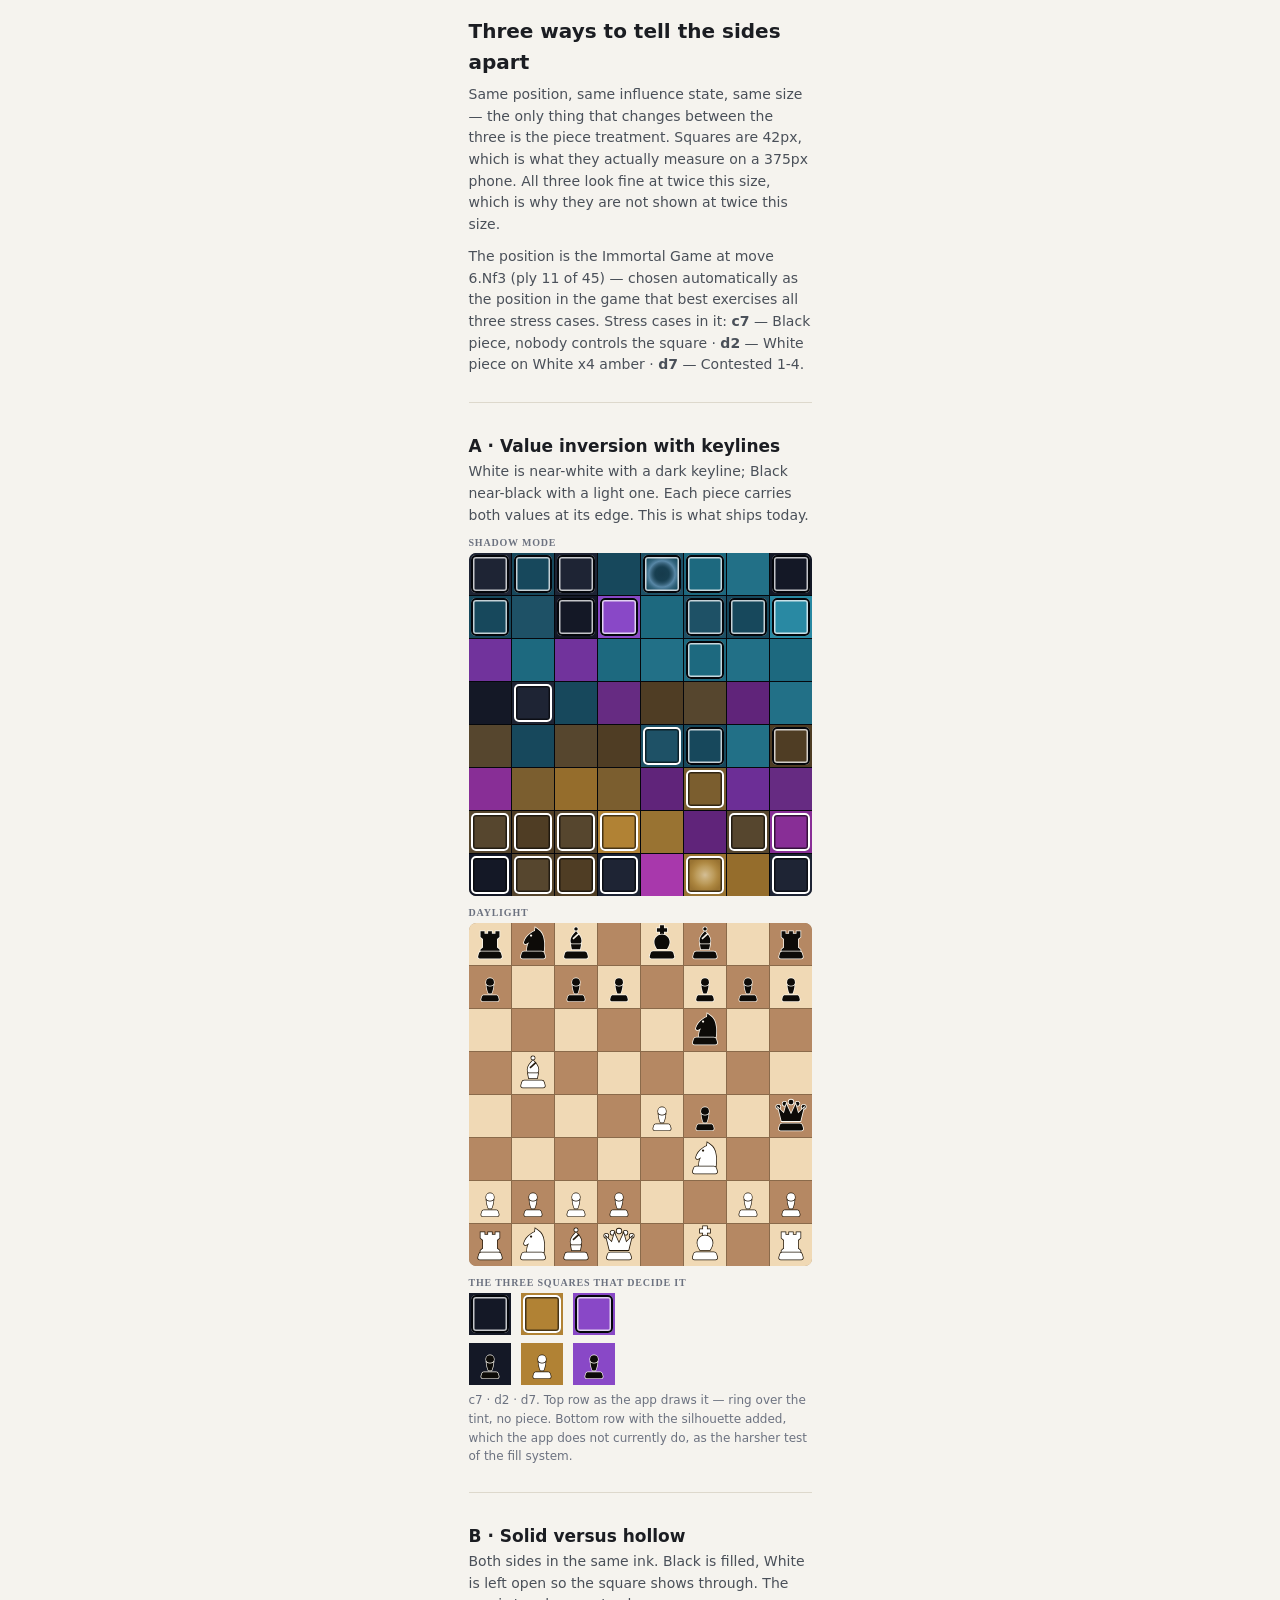
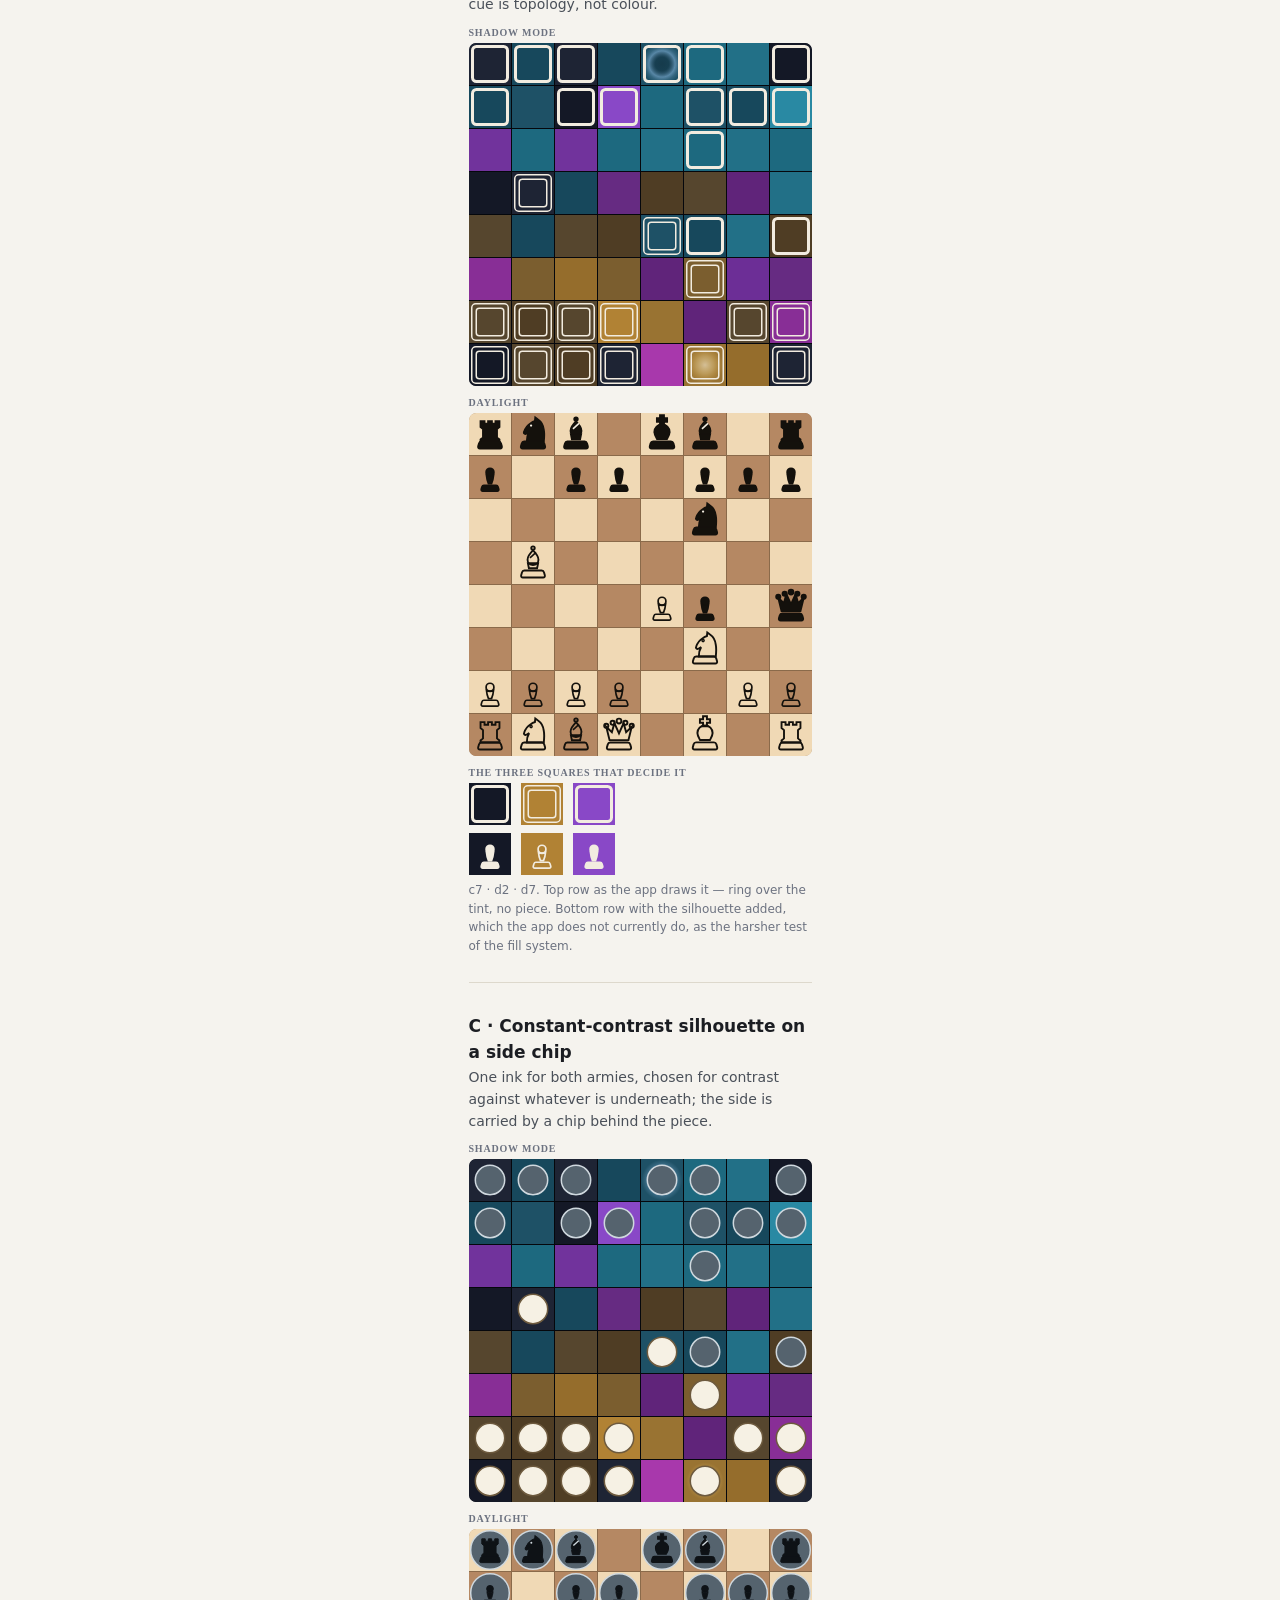
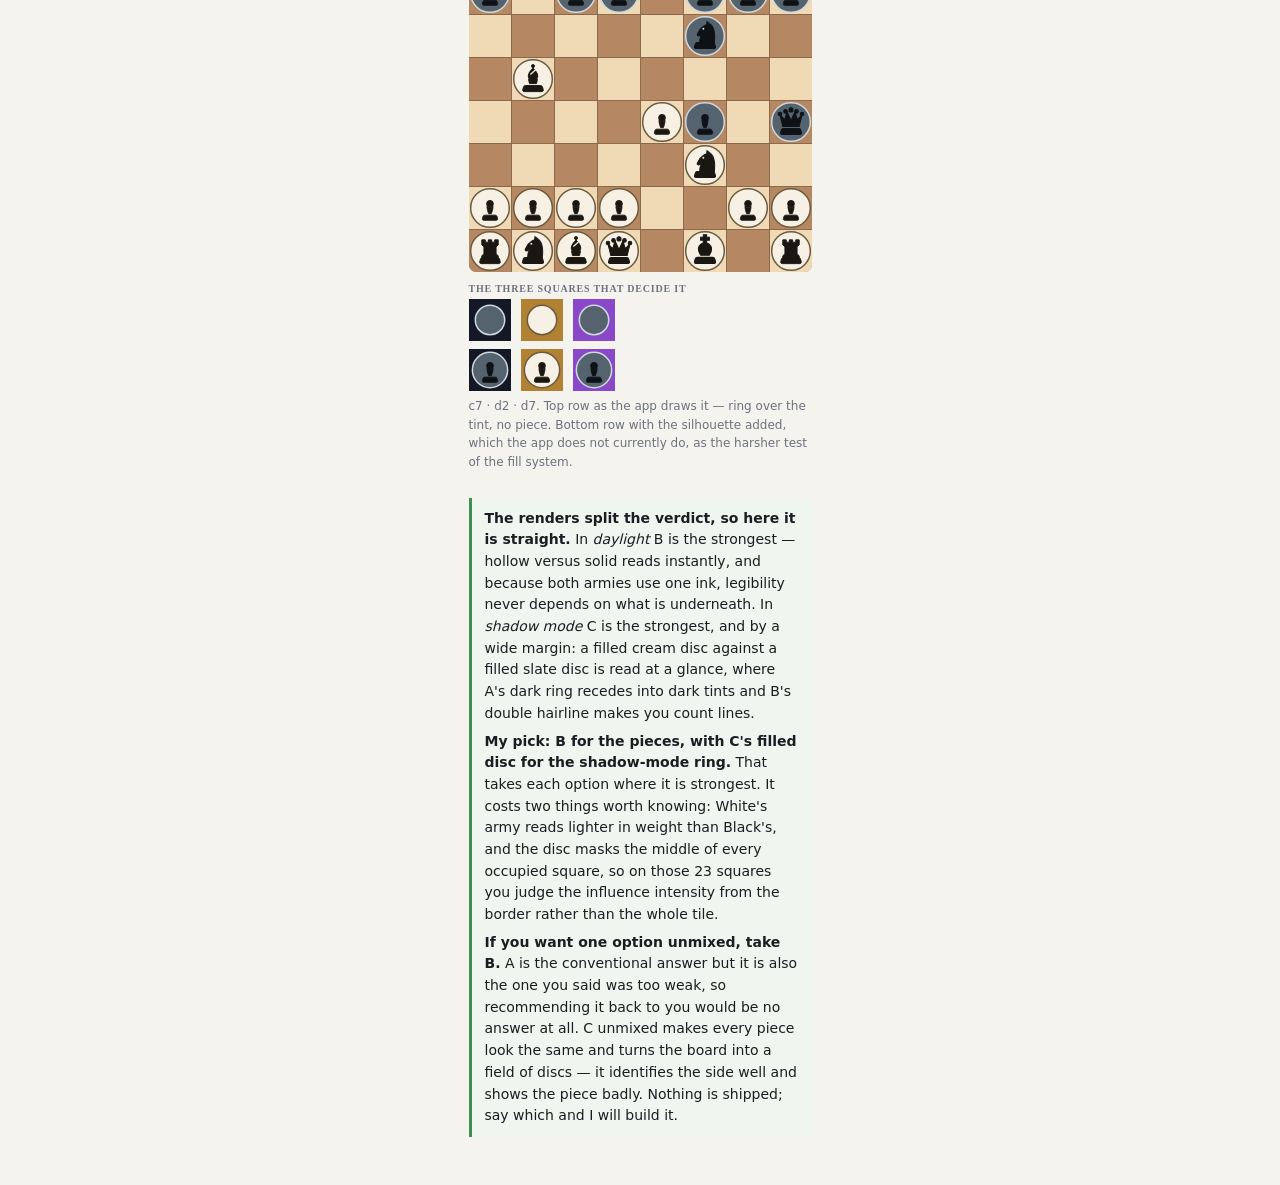
==== commit 627ad76a: "Mark the kings with a breathing aura in shadow mode Shadow mode hides piece type, which leaves every" ====
--- a/design/compare.html
+++ b/design/compare.html
@@ -27,8 +27,8 @@
 between the three is the piece treatment. Squares are 42px, which is what they actually
 measure on a 375px phone. All three look fine at twice this size, which is why they are
 not shown at twice this size.</p>
-<p class="lede">The position is the Immortal Game after 23.Be7#. Stress cases in it:
-<strong>a1</strong> — Black piece, nobody controls the square · <strong>d3</strong> — White piece on White ×2 amber · <strong>h5</strong> — Contested 2–1.</p>
+<p class="lede">The position is the Immortal Game at move 6.Nf3 (ply 11 of 45) — chosen automatically as the position in the game that best exercises all three stress cases. Stress cases in it:
+<strong>c7</strong> — Black piece, nobody controls the square · <strong>d2</strong> — White piece on White x4 amber · <strong>d7</strong> — Contested 1-4.</p>
 
 
 <hr>
@@ -36,104 +36,153 @@
 <p class="lede">White is near-white with a dark keyline; Black near-black with a light one. Each piece carries both values at its edge. This is what ships today.</p>
 
 <div class="mode">Shadow mode</div>
-<svg xmlns="http://www.w3.org/2000/svg" width="343" height="343" viewBox="0 0 343 343"><rect width="343" height="343" rx="7" fill="#05070c"/><rect x="0" y="301" width="42" height="42" fill="rgb(20,24,38)"/><rect x="43" y="301" width="42" height="42" fill="rgb(30,81,102)"/><rect x="86" y="301" width="42" height="42" fill="rgb(23,72,92)"/><rect x="129" y="301" width="42" height="42" fill="rgb(102,43,130)"/><rect x="172" y="301" width="42" height="42" fill="rgb(96,36,122)"/><rect x="215" y="301" width="42" height="42" fill="rgb(102,43,130)"/><rect x="258" y="301" width="42" height="42" fill="rgb(23,72,92)"/><rect x="301" y="301" width="42" height="42" fill="rgb(30,36,52)"/><rect x="0" y="258" width="42" height="42" fill="rgb(30,81,102)"/><rect x="43" y="258" width="42" height="42" fill="rgb(23,72,92)"/><rect x="86" y="258" width="42" height="42" fill="rgb(30,36,52)"/><rect x="129" y="258" width="42" height="42" fill="rgb(79,61,36)"/><rect x="172" y="258" width="42" height="42" fill="rgb(30,36,52)"/><rect x="215" y="258" width="42" height="42" fill="rgb(96,36,122)"/><rect x="258" y="258" width="42" height="42" fill="rgb(30,36,52)"/><rect x="301" y="258" width="42" height="42" fill="rgb(23,72,92)"/><rect x="0" y="215" width="42" height="42" fill="rgb(79,61,36)"/><rect x="43" y="215" width="42" height="42" fill="rgb(123,94,47)"/><rect x="86" y="215" width="42" height="42" fill="rgb(96,36,122)"/><rect x="129" y="215" width="42" height="42" fill="rgb(123,94,47)"/><rect x="172" y="215" width="42" height="42" fill="rgb(136,46,150)"/><rect x="215" y="215" width="42" height="42" fill="rgb(86,70,46)"/><rect x="258" y="215" width="42" height="42" fill="rgb(20,24,38)"/><rect x="301" y="215" width="42" height="42" fill="rgb(30,36,52)"/><rect x="0" y="172" width="42" height="42" fill="rgb(30,81,102)"/><rect x="43" y="172" width="42" height="42" fill="rgb(136,46,150)"/><rect x="86" y="172" width="42" height="42" fill="rgb(102,43,130)"/><rect x="129" y="172" width="42" height="42" fill="rgb(29,105,127)"/><rect x="172" y="172" width="42" height="42" fill="rgb(102,43,130)"/><rect x="215" y="172" width="42" height="42" fill="rgb(79,61,36)"/><rect x="258" y="172" width="42" height="42" fill="rgb(30,81,102)"/><rect x="301" y="172" width="42" height="42" fill="rgb(20,24,38)"/><rect x="0" y="129" width="42" height="42" fill="rgb(20,24,38)"/><rect x="43" y="129" width="42" height="42" fill="rgb(30,36,52)"/><rect x="86" y="129" width="42" height="42" fill="rgb(108,46,150)"/><rect x="129" y="129" width="42" height="42" fill="rgb(30,81,102)"/><rect x="172" y="129" width="42" height="42" fill="rgb(23,72,92)"/><rect x="215" y="129" width="42" height="42" fill="rgb(123,94,47)"/><rect x="258" y="129" width="42" height="42" fill="rgb(20,24,38)"/><rect x="301" y="129" width="42" height="42" fill="rgb(141,51,156)"/><rect x="0" y="86" width="42" height="42" fill="rgb(30,81,102)"/><rect x="43" y="86" width="42" height="42" fill="rgb(108,46,150)"/><rect x="86" y="86" width="42" height="42" fill="rgb(30,81,102)"/><rect x="129" y="86" width="42" height="42" fill="rgb(117,87,39)"/><rect x="172" y="86" width="42" height="42" fill="rgb(113,51,156)"/><rect x="215" y="86" width="42" height="42" fill="rgb(149,109,44)"/><rect x="258" y="86" width="42" height="42" fill="rgb(113,51,156)"/><rect x="301" y="86" width="42" height="42" fill="rgb(20,24,38)"/><rect x="0" y="43" width="42" height="42" fill="rgb(29,105,127)"/><rect x="43" y="43" width="42" height="42" fill="rgb(30,81,102)"/><rect x="86" y="43" width="42" height="42" fill="rgb(108,46,150)"/><rect x="129" y="43" width="42" height="42" fill="rgb(41,137,163)"/><rect x="172" y="43" width="42" height="42" fill="rgb(96,36,122)"/><rect x="215" y="43" width="42" height="42" fill="rgb(30,36,52)"/><rect x="258" y="43" width="42" height="42" fill="rgb(20,24,38)"/><rect x="301" y="43" width="42" height="42" fill="rgb(34,112,135)"/><rect x="0" y="0" width="42" height="42" fill="rgb(30,36,52)"/><rect x="43" y="0" width="42" height="42" fill="rgb(29,105,127)"/><rect x="86" y="0" width="42" height="42" fill="rgb(34,112,135)"/><rect x="129" y="0" width="42" height="42" fill="rgb(96,36,122)"/><rect x="172" y="0" width="42" height="42" fill="rgb(125,60,178)"/><rect x="215" y="0" width="42" height="42" fill="rgb(96,36,122)"/><rect x="258" y="0" width="42" height="42" fill="rgb(34,112,135)"/><rect x="301" y="0" width="42" height="42" fill="rgb(20,24,38)"/><rect x="3.75" y="304.75" width="34.50" height="34.50" rx="3" fill="none" stroke="rgba(255,255,255,.75)" stroke-width="3.5"/><rect x="3.00" y="304.00" width="36.00" height="36.00" rx="4" fill="none" stroke="#04060b" stroke-width="2"/><rect x="261.75" y="304.75" width="34.50" height="34.50" rx="3" fill="none" stroke="rgba(255,255,255,.75)" stroke-width="3.5"/><rect x="261.00" y="304.00" width="36.00" height="36.00" rx="4" fill="none" stroke="#04060b" stroke-width="2"/><rect x="3.75" y="261.75" width="34.50" height="34.50" rx="3" fill="none" stroke="rgba(0,0,0,.6)" stroke-width="3.5"/><rect x="3.00" y="261.00" width="36.00" height="36.00" rx="4" fill="none" stroke="#ffffff" stroke-width="2"/><rect x="89.75" y="261.75" width="34.50" height="34.50" rx="3" fill="none" stroke="rgba(0,0,0,.6)" stroke-width="3.5"/><rect x="89.00" y="261.00" width="36.00" height="36.00" rx="4" fill="none" stroke="#ffffff" stroke-width="2"/><rect x="175.75" y="261.75" width="34.50" height="34.50" rx="3" fill="none" stroke="rgba(0,0,0,.6)" stroke-width="3.5"/><rect x="175.00" y="261.00" width="36.00" height="36.00" rx="4" fill="none" stroke="#ffffff" stroke-width="2"/><rect x="132.75" y="218.75" width="34.50" height="34.50" rx="3" fill="none" stroke="rgba(0,0,0,.6)" stroke-width="3.5"/><rect x="132.00" y="218.00" width="36.00" height="36.00" rx="4" fill="none" stroke="#ffffff" stroke-width="2"/><rect x="261.75" y="175.75" width="34.50" height="34.50" rx="3" fill="none" stroke="rgba(0,0,0,.6)" stroke-width="3.5"/><rect x="261.00" y="175.00" width="36.00" height="36.00" rx="4" fill="none" stroke="#ffffff" stroke-width="2"/><rect x="46.75" y="132.75" width="34.50" height="34.50" rx="3" fill="none" stroke="rgba(255,255,255,.75)" stroke-width="3.5"/><rect x="46.00" y="132.00" width="36.00" height="36.00" rx="4" fill="none" stroke="#04060b" stroke-width="2"/><rect x="132.75" y="132.75" width="34.50" height="34.50" rx="3" fill="none" stroke="rgba(0,0,0,.6)" stroke-width="3.5"/><rect x="132.00" y="132.00" width="36.00" height="36.00" rx="4" fill="none" stroke="#ffffff" stroke-width="2"/><rect x="175.75" y="132.75" width="34.50" height="34.50" rx="3" fill="none" stroke="rgba(0,0,0,.6)" stroke-width="3.5"/><rect x="175.00" y="132.00" width="36.00" height="36.00" rx="4" fill="none" stroke="#ffffff" stroke-width="2"/><rect x="304.75" y="132.75" width="34.50" height="34.50" rx="3" fill="none" stroke="rgba(0,0,0,.6)" stroke-width="3.5"/><rect x="304.00" y="132.00" width="36.00" height="36.00" rx="4" fill="none" stroke="#ffffff" stroke-width="2"/><rect x="3.75" y="89.75" width="34.50" height="34.50" rx="3" fill="none" stroke="rgba(255,255,255,.75)" stroke-width="3.5"/><rect x="3.00" y="89.00" width="36.00" height="36.00" rx="4" fill="none" stroke="#04060b" stroke-width="2"/><rect x="218.75" y="89.75" width="34.50" height="34.50" rx="3" fill="none" stroke="rgba(255,255,255,.75)" stroke-width="3.5"/><rect x="218.00" y="89.00" width="36.00" height="36.00" rx="4" fill="none" stroke="#04060b" stroke-width="2"/><rect x="3.75" y="46.75" width="34.50" height="34.50" rx="3" fill="none" stroke="rgba(255,255,255,.75)" stroke-width="3.5"/><rect x="3.00" y="46.00" width="36.00" height="36.00" rx="4" fill="none" stroke="#04060b" stroke-width="2"/><rect x="132.75" y="46.75" width="34.50" height="34.50" rx="3" fill="none" stroke="rgba(255,255,255,.75)" stroke-width="3.5"/><rect x="132.00" y="46.00" width="36.00" height="36.00" rx="4" fill="none" stroke="#04060b" stroke-width="2"/><rect x="175.75" y="46.75" width="34.50" height="34.50" rx="3" fill="none" stroke="rgba(0,0,0,.6)" stroke-width="3.5"/><rect x="175.00" y="46.00" width="36.00" height="36.00" rx="4" fill="none" stroke="#ffffff" stroke-width="2"/><rect x="218.75" y="46.75" width="34.50" height="34.50" rx="3" fill="none" stroke="rgba(255,255,255,.75)" stroke-width="3.5"/><rect x="218.00" y="46.00" width="36.00" height="36.00" rx="4" fill="none" stroke="#04060b" stroke-width="2"/><rect x="261.75" y="46.75" width="34.50" height="34.50" rx="3" fill="none" stroke="rgba(0,0,0,.6)" stroke-width="3.5"/><rect x="261.00" y="46.00" width="36.00" height="36.00" rx="4" fill="none" stroke="#ffffff" stroke-width="2"/><rect x="304.75" y="46.75" width="34.50" height="34.50" rx="3" fill="none" stroke="rgba(255,255,255,.75)" stroke-width="3.5"/><rect x="304.00" y="46.00" width="36.00" height="36.00" rx="4" fill="none" stroke="#04060b" stroke-width="2"/><rect x="3.75" y="3.75" width="34.50" height="34.50" rx="3" fill="none" stroke="rgba(255,255,255,.75)" stroke-width="3.5"/><rect x="3.00" y="3.00" width="36.00" height="36.00" rx="4" fill="none" stroke="#04060b" stroke-width="2"/><rect x="89.75" y="3.75" width="34.50" height="34.50" rx="3" fill="none" stroke="rgba(255,255,255,.75)" stroke-width="3.5"/><rect x="89.00" y="3.00" width="36.00" height="36.00" rx="4" fill="none" stroke="#04060b" stroke-width="2"/><rect x="132.75" y="3.75" width="34.50" height="34.50" rx="3" fill="none" stroke="rgba(255,255,255,.75)" stroke-width="3.5"/><rect x="132.00" y="3.00" width="36.00" height="36.00" rx="4" fill="none" stroke="#04060b" stroke-width="2"/><rect x="304.75" y="3.75" width="34.50" height="34.50" rx="3" fill="none" stroke="rgba(255,255,255,.75)" stroke-width="3.5"/><rect x="304.00" y="3.00" width="36.00" height="36.00" rx="4" fill="none" stroke="#04060b" stroke-width="2"/></svg>
+<svg xmlns="http://www.w3.org/2000/svg" width="343" height="343" viewBox="0 0 343 343"><defs>
+<radialGradient id="auraW" cx="50%" cy="50%" r="50%">
+  <stop offset="0%" stop-color="#fff6e0" stop-opacity=".58"/>
+  <stop offset="34%" stop-color="#ffe8aa" stop-opacity=".34"/>
+  <stop offset="54%" stop-color="#ffd678" stop-opacity=".16"/>
+  <stop offset="72%" stop-color="#ffd678" stop-opacity="0"/>
+</radialGradient>
+<radialGradient id="auraB" cx="50%" cy="50%" r="50%">
+  <stop offset="0%" stop-color="#02060e" stop-opacity=".30"/>
+  <stop offset="26%" stop-color="#02060e" stop-opacity=".24"/>
+  <stop offset="50%" stop-color="#a8d2ff" stop-opacity=".42"/>
+  <stop offset="63%" stop-color="#a8d2ff" stop-opacity=".16"/>
+  <stop offset="78%" stop-color="#a8d2ff" stop-opacity="0"/>
+</radialGradient>
+</defs><rect width="343" height="343" rx="7" fill="#05070c"/><rect x="0" y="301" width="42" height="42" fill="rgb(20,24,38)"/><rect x="43" y="301" width="42" height="42" fill="rgb(86,70,46)"/><rect x="86" y="301" width="42" height="42" fill="rgb(79,61,36)"/><rect x="129" y="301" width="42" height="42" fill="rgb(30,36,52)"/><rect x="172" y="301" width="42" height="42" fill="rgb(168,56,172)"/><rect x="215" y="301" width="42" height="42" fill="rgb(153,115,50)"/><rect x="258" y="301" width="42" height="42" fill="rgb(149,109,44)"/><rect x="301" y="301" width="42" height="42" fill="rgb(30,36,52)"/><rect x="0" y="258" width="42" height="42" fill="rgb(86,70,46)"/><rect x="43" y="258" width="42" height="42" fill="rgb(79,61,36)"/><rect x="86" y="258" width="42" height="42" fill="rgb(86,70,46)"/><rect x="129" y="258" width="42" height="42" fill="rgb(177,130,52)"/><rect x="172" y="258" width="42" height="42" fill="rgb(153,115,50)"/><rect x="215" y="258" width="42" height="42" fill="rgb(96,36,122)"/><rect x="258" y="258" width="42" height="42" fill="rgb(86,70,46)"/><rect x="301" y="258" width="42" height="42" fill="rgb(136,46,150)"/><rect x="0" y="215" width="42" height="42" fill="rgb(136,46,150)"/><rect x="43" y="215" width="42" height="42" fill="rgb(123,94,47)"/><rect x="86" y="215" width="42" height="42" fill="rgb(149,109,44)"/><rect x="129" y="215" width="42" height="42" fill="rgb(123,94,47)"/><rect x="172" y="215" width="42" height="42" fill="rgb(96,36,122)"/><rect x="215" y="215" width="42" height="42" fill="rgb(123,94,47)"/><rect x="258" y="215" width="42" height="42" fill="rgb(108,46,150)"/><rect x="301" y="215" width="42" height="42" fill="rgb(102,43,130)"/><rect x="0" y="172" width="42" height="42" fill="rgb(86,70,46)"/><rect x="43" y="172" width="42" height="42" fill="rgb(23,72,92)"/><rect x="86" y="172" width="42" height="42" fill="rgb(86,70,46)"/><rect x="129" y="172" width="42" height="42" fill="rgb(79,61,36)"/><rect x="172" y="172" width="42" height="42" fill="rgb(30,81,102)"/><rect x="215" y="172" width="42" height="42" fill="rgb(23,72,92)"/><rect x="258" y="172" width="42" height="42" fill="rgb(34,112,135)"/><rect x="301" y="172" width="42" height="42" fill="rgb(79,61,36)"/><rect x="0" y="129" width="42" height="42" fill="rgb(20,24,38)"/><rect x="43" y="129" width="42" height="42" fill="rgb(30,36,52)"/><rect x="86" y="129" width="42" height="42" fill="rgb(23,72,92)"/><rect x="129" y="129" width="42" height="42" fill="rgb(102,43,130)"/><rect x="172" y="129" width="42" height="42" fill="rgb(79,61,36)"/><rect x="215" y="129" width="42" height="42" fill="rgb(86,70,46)"/><rect x="258" y="129" width="42" height="42" fill="rgb(96,36,122)"/><rect x="301" y="129" width="42" height="42" fill="rgb(34,112,135)"/><rect x="0" y="86" width="42" height="42" fill="rgb(113,51,156)"/><rect x="43" y="86" width="42" height="42" fill="rgb(29,105,127)"/><rect x="86" y="86" width="42" height="42" fill="rgb(113,51,156)"/><rect x="129" y="86" width="42" height="42" fill="rgb(29,105,127)"/><rect x="172" y="86" width="42" height="42" fill="rgb(34,112,135)"/><rect x="215" y="86" width="42" height="42" fill="rgb(29,105,127)"/><rect x="258" y="86" width="42" height="42" fill="rgb(34,112,135)"/><rect x="301" y="86" width="42" height="42" fill="rgb(29,105,127)"/><rect x="0" y="43" width="42" height="42" fill="rgb(23,72,92)"/><rect x="43" y="43" width="42" height="42" fill="rgb(30,81,102)"/><rect x="86" y="43" width="42" height="42" fill="rgb(20,24,38)"/><rect x="129" y="43" width="42" height="42" fill="rgb(137,72,199)"/><rect x="172" y="43" width="42" height="42" fill="rgb(29,105,127)"/><rect x="215" y="43" width="42" height="42" fill="rgb(30,81,102)"/><rect x="258" y="43" width="42" height="42" fill="rgb(23,72,92)"/><rect x="301" y="43" width="42" height="42" fill="rgb(41,137,163)"/><rect x="0" y="0" width="42" height="42" fill="rgb(30,36,52)"/><rect x="43" y="0" width="42" height="42" fill="rgb(23,72,92)"/><rect x="86" y="0" width="42" height="42" fill="rgb(30,36,52)"/><rect x="129" y="0" width="42" height="42" fill="rgb(23,72,92)"/><rect x="172" y="0" width="42" height="42" fill="rgb(30,81,102)"/><rect x="215" y="0" width="42" height="42" fill="rgb(29,105,127)"/><rect x="258" y="0" width="42" height="42" fill="rgb(34,112,135)"/><rect x="301" y="0" width="42" height="42" fill="rgb(20,24,38)"/><circle cx="236.00" cy="322.00" r="26.04" fill="url(#auraW)"/><circle cx="193.00" cy="21.00" r="26.04" fill="url(#auraB)"/><rect x="3.75" y="304.75" width="34.50" height="34.50" rx="3" fill="none" stroke="rgba(0,0,0,.6)" stroke-width="3.5"/><rect x="3.00" y="304.00" width="36.00" height="36.00" rx="4" fill="none" stroke="#ffffff" stroke-width="2"/><rect x="46.75" y="304.75" width="34.50" height="34.50" rx="3" fill="none" stroke="rgba(0,0,0,.6)" stroke-width="3.5"/><rect x="46.00" y="304.00" width="36.00" height="36.00" rx="4" fill="none" stroke="#ffffff" stroke-width="2"/><rect x="89.75" y="304.75" width="34.50" height="34.50" rx="3" fill="none" stroke="rgba(0,0,0,.6)" stroke-width="3.5"/><rect x="89.00" y="304.00" width="36.00" height="36.00" rx="4" fill="none" stroke="#ffffff" stroke-width="2"/><rect x="132.75" y="304.75" width="34.50" height="34.50" rx="3" fill="none" stroke="rgba(0,0,0,.6)" stroke-width="3.5"/><rect x="132.00" y="304.00" width="36.00" height="36.00" rx="4" fill="none" stroke="#ffffff" stroke-width="2"/><rect x="218.75" y="304.75" width="34.50" height="34.50" rx="3" fill="none" stroke="rgba(0,0,0,.6)" stroke-width="3.5"/><rect x="218.00" y="304.00" width="36.00" height="36.00" rx="4" fill="none" stroke="#ffffff" stroke-width="2"/><rect x="304.75" y="304.75" width="34.50" height="34.50" rx="3" fill="none" stroke="rgba(0,0,0,.6)" stroke-width="3.5"/><rect x="304.00" y="304.00" width="36.00" height="36.00" rx="4" fill="none" stroke="#ffffff" stroke-width="2"/><rect x="3.75" y="261.75" width="34.50" height="34.50" rx="3" fill="none" stroke="rgba(0,0,0,.6)" stroke-width="3.5"/><rect x="3.00" y="261.00" width="36.00" height="36.00" rx="4" fill="none" stroke="#ffffff" stroke-width="2"/><rect x="46.75" y="261.75" width="34.50" height="34.50" rx="3" fill="none" stroke="rgba(0,0,0,.6)" stroke-width="3.5"/><rect x="46.00" y="261.00" width="36.00" height="36.00" rx="4" fill="none" stroke="#ffffff" stroke-width="2"/><rect x="89.75" y="261.75" width="34.50" height="34.50" rx="3" fill="none" stroke="rgba(0,0,0,.6)" stroke-width="3.5"/><rect x="89.00" y="261.00" width="36.00" height="36.00" rx="4" fill="none" stroke="#ffffff" stroke-width="2"/><rect x="132.75" y="261.75" width="34.50" height="34.50" rx="3" fill="none" stroke="rgba(0,0,0,.6)" stroke-width="3.5"/><rect x="132.00" y="261.00" width="36.00" height="36.00" rx="4" fill="none" stroke="#ffffff" stroke-width="2"/><rect x="261.75" y="261.75" width="34.50" height="34.50" rx="3" fill="none" stroke="rgba(0,0,0,.6)" stroke-width="3.5"/><rect x="261.00" y="261.00" width="36.00" height="36.00" rx="4" fill="none" stroke="#ffffff" stroke-width="2"/><rect x="304.75" y="261.75" width="34.50" height="34.50" rx="3" fill="none" stroke="rgba(0,0,0,.6)" stroke-width="3.5"/><rect x="304.00" y="261.00" width="36.00" height="36.00" rx="4" fill="none" stroke="#ffffff" stroke-width="2"/><rect x="218.75" y="218.75" width="34.50" height="34.50" rx="3" fill="none" stroke="rgba(0,0,0,.6)" stroke-width="3.5"/><rect x="218.00" y="218.00" width="36.00" height="36.00" rx="4" fill="none" stroke="#ffffff" stroke-width="2"/><rect x="175.75" y="175.75" width="34.50" height="34.50" rx="3" fill="none" stroke="rgba(0,0,0,.6)" stroke-width="3.5"/><rect x="175.00" y="175.00" width="36.00" height="36.00" rx="4" fill="none" stroke="#ffffff" stroke-width="2"/><rect x="218.75" y="175.75" width="34.50" height="34.50" rx="3" fill="none" stroke="rgba(255,255,255,.75)" stroke-width="3.5"/><rect x="218.00" y="175.00" width="36.00" height="36.00" rx="4" fill="none" stroke="#04060b" stroke-width="2"/><rect x="304.75" y="175.75" width="34.50" height="34.50" rx="3" fill="none" stroke="rgba(255,255,255,.75)" stroke-width="3.5"/><rect x="304.00" y="175.00" width="36.00" height="36.00" rx="4" fill="none" stroke="#04060b" stroke-width="2"/><rect x="46.75" y="132.75" width="34.50" height="34.50" rx="3" fill="none" stroke="rgba(0,0,0,.6)" stroke-width="3.5"/><rect x="46.00" y="132.00" width="36.00" height="36.00" rx="4" fill="none" stroke="#ffffff" stroke-width="2"/><rect x="218.75" y="89.75" width="34.50" height="34.50" rx="3" fill="none" stroke="rgba(255,255,255,.75)" stroke-width="3.5"/><rect x="218.00" y="89.00" width="36.00" height="36.00" rx="4" fill="none" stroke="#04060b" stroke-width="2"/><rect x="3.75" y="46.75" width="34.50" height="34.50" rx="3" fill="none" stroke="rgba(255,255,255,.75)" stroke-width="3.5"/><rect x="3.00" y="46.00" width="36.00" height="36.00" rx="4" fill="none" stroke="#04060b" stroke-width="2"/><rect x="89.75" y="46.75" width="34.50" height="34.50" rx="3" fill="none" stroke="rgba(255,255,255,.75)" stroke-width="3.5"/><rect x="89.00" y="46.00" width="36.00" height="36.00" rx="4" fill="none" stroke="#04060b" stroke-width="2"/><rect x="132.75" y="46.75" width="34.50" height="34.50" rx="3" fill="none" stroke="rgba(255,255,255,.75)" stroke-width="3.5"/><rect x="132.00" y="46.00" width="36.00" height="36.00" rx="4" fill="none" stroke="#04060b" stroke-width="2"/><rect x="218.75" y="46.75" width="34.50" height="34.50" rx="3" fill="none" stroke="rgba(255,255,255,.75)" stroke-width="3.5"/><rect x="218.00" y="46.00" width="36.00" height="36.00" rx="4" fill="none" stroke="#04060b" stroke-width="2"/><rect x="261.75" y="46.75" width="34.50" height="34.50" rx="3" fill="none" stroke="rgba(255,255,255,.75)" stroke-width="3.5"/><rect x="261.00" y="46.00" width="36.00" height="36.00" rx="4" fill="none" stroke="#04060b" stroke-width="2"/><rect x="304.75" y="46.75" width="34.50" height="34.50" rx="3" fill="none" stroke="rgba(255,255,255,.75)" stroke-width="3.5"/><rect x="304.00" y="46.00" width="36.00" height="36.00" rx="4" fill="none" stroke="#04060b" stroke-width="2"/><rect x="3.75" y="3.75" width="34.50" height="34.50" rx="3" fill="none" stroke="rgba(255,255,255,.75)" stroke-width="3.5"/><rect x="3.00" y="3.00" width="36.00" height="36.00" rx="4" fill="none" stroke="#04060b" stroke-width="2"/><rect x="46.75" y="3.75" width="34.50" height="34.50" rx="3" fill="none" stroke="rgba(255,255,255,.75)" stroke-width="3.5"/><rect x="46.00" y="3.00" width="36.00" height="36.00" rx="4" fill="none" stroke="#04060b" stroke-width="2"/><rect x="89.75" y="3.75" width="34.50" height="34.50" rx="3" fill="none" stroke="rgba(255,255,255,.75)" stroke-width="3.5"/><rect x="89.00" y="3.00" width="36.00" height="36.00" rx="4" fill="none" stroke="#04060b" stroke-width="2"/><rect x="175.75" y="3.75" width="34.50" height="34.50" rx="3" fill="none" stroke="rgba(255,255,255,.75)" stroke-width="3.5"/><rect x="175.00" y="3.00" width="36.00" height="36.00" rx="4" fill="none" stroke="#04060b" stroke-width="2"/><rect x="218.75" y="3.75" width="34.50" height="34.50" rx="3" fill="none" stroke="rgba(255,255,255,.75)" stroke-width="3.5"/><rect x="218.00" y="3.00" width="36.00" height="36.00" rx="4" fill="none" stroke="#04060b" stroke-width="2"/><rect x="304.75" y="3.75" width="34.50" height="34.50" rx="3" fill="none" stroke="rgba(255,255,255,.75)" stroke-width="3.5"/><rect x="304.00" y="3.00" width="36.00" height="36.00" rx="4" fill="none" stroke="#04060b" stroke-width="2"/></svg>
 
 <div class="mode">Daylight</div>
-<svg xmlns="http://www.w3.org/2000/svg" width="343" height="343" viewBox="0 0 343 343"><rect width="343" height="343" rx="7" fill="#8a6a4a"/><rect x="0" y="301" width="42" height="42" fill="rgb(181,136,99)"/><rect x="43" y="301" width="42" height="42" fill="rgb(240,217,181)"/><rect x="86" y="301" width="42" height="42" fill="rgb(181,136,99)"/><rect x="129" y="301" width="42" height="42" fill="rgb(240,217,181)"/><rect x="172" y="301" width="42" height="42" fill="rgb(181,136,99)"/><rect x="215" y="301" width="42" height="42" fill="rgb(240,217,181)"/><rect x="258" y="301" width="42" height="42" fill="rgb(181,136,99)"/><rect x="301" y="301" width="42" height="42" fill="rgb(240,217,181)"/><rect x="0" y="258" width="42" height="42" fill="rgb(240,217,181)"/><rect x="43" y="258" width="42" height="42" fill="rgb(181,136,99)"/><rect x="86" y="258" width="42" height="42" fill="rgb(240,217,181)"/><rect x="129" y="258" width="42" height="42" fill="rgb(181,136,99)"/><rect x="172" y="258" width="42" height="42" fill="rgb(240,217,181)"/><rect x="215" y="258" width="42" height="42" fill="rgb(181,136,99)"/><rect x="258" y="258" width="42" height="42" fill="rgb(240,217,181)"/><rect x="301" y="258" width="42" height="42" fill="rgb(181,136,99)"/><rect x="0" y="215" width="42" height="42" fill="rgb(181,136,99)"/><rect x="43" y="215" width="42" height="42" fill="rgb(240,217,181)"/><rect x="86" y="215" width="42" height="42" fill="rgb(181,136,99)"/><rect x="129" y="215" width="42" height="42" fill="rgb(240,217,181)"/><rect x="172" y="215" width="42" height="42" fill="rgb(181,136,99)"/><rect x="215" y="215" width="42" height="42" fill="rgb(240,217,181)"/><rect x="258" y="215" width="42" height="42" fill="rgb(181,136,99)"/><rect x="301" y="215" width="42" height="42" fill="rgb(240,217,181)"/><rect x="0" y="172" width="42" height="42" fill="rgb(240,217,181)"/><rect x="43" y="172" width="42" height="42" fill="rgb(181,136,99)"/><rect x="86" y="172" width="42" height="42" fill="rgb(240,217,181)"/><rect x="129" y="172" width="42" height="42" fill="rgb(181,136,99)"/><rect x="172" y="172" width="42" height="42" fill="rgb(240,217,181)"/><rect x="215" y="172" width="42" height="42" fill="rgb(181,136,99)"/><rect x="258" y="172" width="42" height="42" fill="rgb(240,217,181)"/><rect x="301" y="172" width="42" height="42" fill="rgb(181,136,99)"/><rect x="0" y="129" width="42" height="42" fill="rgb(181,136,99)"/><rect x="43" y="129" width="42" height="42" fill="rgb(240,217,181)"/><rect x="86" y="129" width="42" height="42" fill="rgb(181,136,99)"/><rect x="129" y="129" width="42" height="42" fill="rgb(240,217,181)"/><rect x="172" y="129" width="42" height="42" fill="rgb(181,136,99)"/><rect x="215" y="129" width="42" height="42" fill="rgb(240,217,181)"/><rect x="258" y="129" width="42" height="42" fill="rgb(181,136,99)"/><rect x="301" y="129" width="42" height="42" fill="rgb(240,217,181)"/><rect x="0" y="86" width="42" height="42" fill="rgb(240,217,181)"/><rect x="43" y="86" width="42" height="42" fill="rgb(181,136,99)"/><rect x="86" y="86" width="42" height="42" fill="rgb(240,217,181)"/><rect x="129" y="86" width="42" height="42" fill="rgb(181,136,99)"/><rect x="172" y="86" width="42" height="42" fill="rgb(240,217,181)"/><rect x="215" y="86" width="42" height="42" fill="rgb(181,136,99)"/><rect x="258" y="86" width="42" height="42" fill="rgb(240,217,181)"/><rect x="301" y="86" width="42" height="42" fill="rgb(181,136,99)"/><rect x="0" y="43" width="42" height="42" fill="rgb(181,136,99)"/><rect x="43" y="43" width="42" height="42" fill="rgb(240,217,181)"/><rect x="86" y="43" width="42" height="42" fill="rgb(181,136,99)"/><rect x="129" y="43" width="42" height="42" fill="rgb(240,217,181)"/><rect x="172" y="43" width="42" height="42" fill="rgb(181,136,99)"/><rect x="215" y="43" width="42" height="42" fill="rgb(240,217,181)"/><rect x="258" y="43" width="42" height="42" fill="rgb(181,136,99)"/><rect x="301" y="43" width="42" height="42" fill="rgb(240,217,181)"/><rect x="0" y="0" width="42" height="42" fill="rgb(240,217,181)"/><rect x="43" y="0" width="42" height="42" fill="rgb(181,136,99)"/><rect x="86" y="0" width="42" height="42" fill="rgb(240,217,181)"/><rect x="129" y="0" width="42" height="42" fill="rgb(181,136,99)"/><rect x="172" y="0" width="42" height="42" fill="rgb(240,217,181)"/><rect x="215" y="0" width="42" height="42" fill="rgb(181,136,99)"/><rect x="258" y="0" width="42" height="42" fill="rgb(240,217,181)"/><rect x="301" y="0" width="42" height="42" fill="rgb(181,136,99)"/><g paint-order="stroke" fill="#0d0b08" stroke="#fbf7ee" stroke-width="4"><g transform="translate(2.10 303.10) scale(0.3780)"><g transform="translate(50 88) scale(1.02) translate(-50 -88)">
+<svg xmlns="http://www.w3.org/2000/svg" width="343" height="343" viewBox="0 0 343 343"><defs>
+<radialGradient id="auraW" cx="50%" cy="50%" r="50%">
+  <stop offset="0%" stop-color="#fff6e0" stop-opacity=".58"/>
+  <stop offset="34%" stop-color="#ffe8aa" stop-opacity=".34"/>
+  <stop offset="54%" stop-color="#ffd678" stop-opacity=".16"/>
+  <stop offset="72%" stop-color="#ffd678" stop-opacity="0"/>
+</radialGradient>
+<radialGradient id="auraB" cx="50%" cy="50%" r="50%">
+  <stop offset="0%" stop-color="#02060e" stop-opacity=".30"/>
+  <stop offset="26%" stop-color="#02060e" stop-opacity=".24"/>
+  <stop offset="50%" stop-color="#a8d2ff" stop-opacity=".42"/>
+  <stop offset="63%" stop-color="#a8d2ff" stop-opacity=".16"/>
+  <stop offset="78%" stop-color="#a8d2ff" stop-opacity="0"/>
+</radialGradient>
+</defs><rect width="343" height="343" rx="7" fill="#8a6a4a"/><rect x="0" y="301" width="42" height="42" fill="rgb(181,136,99)"/><rect x="43" y="301" width="42" height="42" fill="rgb(240,217,181)"/><rect x="86" y="301" width="42" height="42" fill="rgb(181,136,99)"/><rect x="129" y="301" width="42" height="42" fill="rgb(240,217,181)"/><rect x="172" y="301" width="42" height="42" fill="rgb(181,136,99)"/><rect x="215" y="301" width="42" height="42" fill="rgb(240,217,181)"/><rect x="258" y="301" width="42" height="42" fill="rgb(181,136,99)"/><rect x="301" y="301" width="42" height="42" fill="rgb(240,217,181)"/><rect x="0" y="258" width="42" height="42" fill="rgb(240,217,181)"/><rect x="43" y="258" width="42" height="42" fill="rgb(181,136,99)"/><rect x="86" y="258" width="42" height="42" fill="rgb(240,217,181)"/><rect x="129" y="258" width="42" height="42" fill="rgb(181,136,99)"/><rect x="172" y="258" width="42" height="42" fill="rgb(240,217,181)"/><rect x="215" y="258" width="42" height="42" fill="rgb(181,136,99)"/><rect x="258" y="258" width="42" height="42" fill="rgb(240,217,181)"/><rect x="301" y="258" width="42" height="42" fill="rgb(181,136,99)"/><rect x="0" y="215" width="42" height="42" fill="rgb(181,136,99)"/><rect x="43" y="215" width="42" height="42" fill="rgb(240,217,181)"/><rect x="86" y="215" width="42" height="42" fill="rgb(181,136,99)"/><rect x="129" y="215" width="42" height="42" fill="rgb(240,217,181)"/><rect x="172" y="215" width="42" height="42" fill="rgb(181,136,99)"/><rect x="215" y="215" width="42" height="42" fill="rgb(240,217,181)"/><rect x="258" y="215" width="42" height="42" fill="rgb(181,136,99)"/><rect x="301" y="215" width="42" height="42" fill="rgb(240,217,181)"/><rect x="0" y="172" width="42" height="42" fill="rgb(240,217,181)"/><rect x="43" y="172" width="42" height="42" fill="rgb(181,136,99)"/><rect x="86" y="172" width="42" height="42" fill="rgb(240,217,181)"/><rect x="129" y="172" width="42" height="42" fill="rgb(181,136,99)"/><rect x="172" y="172" width="42" height="42" fill="rgb(240,217,181)"/><rect x="215" y="172" width="42" height="42" fill="rgb(181,136,99)"/><rect x="258" y="172" width="42" height="42" fill="rgb(240,217,181)"/><rect x="301" y="172" width="42" height="42" fill="rgb(181,136,99)"/><rect x="0" y="129" width="42" height="42" fill="rgb(181,136,99)"/><rect x="43" y="129" width="42" height="42" fill="rgb(240,217,181)"/><rect x="86" y="129" width="42" height="42" fill="rgb(181,136,99)"/><rect x="129" y="129" width="42" height="42" fill="rgb(240,217,181)"/><rect x="172" y="129" width="42" height="42" fill="rgb(181,136,99)"/><rect x="215" y="129" width="42" height="42" fill="rgb(240,217,181)"/><rect x="258" y="129" width="42" height="42" fill="rgb(181,136,99)"/><rect x="301" y="129" width="42" height="42" fill="rgb(240,217,181)"/><rect x="0" y="86" width="42" height="42" fill="rgb(240,217,181)"/><rect x="43" y="86" width="42" height="42" fill="rgb(181,136,99)"/><rect x="86" y="86" width="42" height="42" fill="rgb(240,217,181)"/><rect x="129" y="86" width="42" height="42" fill="rgb(181,136,99)"/><rect x="172" y="86" width="42" height="42" fill="rgb(240,217,181)"/><rect x="215" y="86" width="42" height="42" fill="rgb(181,136,99)"/><rect x="258" y="86" width="42" height="42" fill="rgb(240,217,181)"/><rect x="301" y="86" width="42" height="42" fill="rgb(181,136,99)"/><rect x="0" y="43" width="42" height="42" fill="rgb(181,136,99)"/><rect x="43" y="43" width="42" height="42" fill="rgb(240,217,181)"/><rect x="86" y="43" width="42" height="42" fill="rgb(181,136,99)"/><rect x="129" y="43" width="42" height="42" fill="rgb(240,217,181)"/><rect x="172" y="43" width="42" height="42" fill="rgb(181,136,99)"/><rect x="215" y="43" width="42" height="42" fill="rgb(240,217,181)"/><rect x="258" y="43" width="42" height="42" fill="rgb(181,136,99)"/><rect x="301" y="43" width="42" height="42" fill="rgb(240,217,181)"/><rect x="0" y="0" width="42" height="42" fill="rgb(240,217,181)"/><rect x="43" y="0" width="42" height="42" fill="rgb(181,136,99)"/><rect x="86" y="0" width="42" height="42" fill="rgb(240,217,181)"/><rect x="129" y="0" width="42" height="42" fill="rgb(181,136,99)"/><rect x="172" y="0" width="42" height="42" fill="rgb(240,217,181)"/><rect x="215" y="0" width="42" height="42" fill="rgb(181,136,99)"/><rect x="258" y="0" width="42" height="42" fill="rgb(240,217,181)"/><rect x="301" y="0" width="42" height="42" fill="rgb(181,136,99)"/><g paint-order="stroke" fill="#ffffff" stroke="#23180a" stroke-width="4"><g transform="translate(2.10 303.10) scale(0.3780)"><g transform="translate(50 88) scale(1) translate(-50 -88)">
+    <path d="M25 16h10.5v7h9.5v-7h10v7h9.5v-7H75v15.5l-6.5 5.5v22l6.5 5.5V70H25v-5.5l6.5-5.5v-22L25 31.5z"/>
+    <path d="M27 70h46c3.2 0 5.4 2.1 6.2 5.1l2.1 7.6c.9 3.2-1.1 5.8-4.4 5.8H23.1c-3.3 0-5.3-2.6-4.4-5.8l2.1-7.6c.8-3 3-5.1 6.2-5.1z"/></g></g></g><g paint-order="stroke" fill="#ffffff" stroke="#23180a" stroke-width="4"><g transform="translate(45.10 303.10) scale(0.3780)"><g transform="translate(50 88) scale(1.02) translate(-50 -88)">
+    <path d="M34 70c0-11 2-18 6-24l-7 4c-4 2-8-1-6-5 3-9 9-17 17-22 4-3 8-5 11-6l1-9 7 5c9 6 14 16 15 27 2 10 1 20 0 30z"/>
+    <circle fill="#23180a" stroke="none" cx="45" cy="29" r="3"/>
+    <path d="M27 70h46c3.2 0 5.4 2.1 6.2 5.1l2.1 7.6c.9 3.2-1.1 5.8-4.4 5.8H23.1c-3.3 0-5.3-2.6-4.4-5.8l2.1-7.6c.8-3 3-5.1 6.2-5.1z"/></g></g></g><g paint-order="stroke" fill="#ffffff" stroke="#23180a" stroke-width="4"><g transform="translate(88.10 303.10) scale(0.3780)"><g transform="translate(50 88) scale(1) translate(-50 -88)">
+    <circle cx="50" cy="10.5" r="4.6"/>
+    <path d="M50 16.5c8.6 8.4 14.4 16.8 14.4 24.6 0 8.2-6.4 14.2-14.4 14.2s-14.4-6-14.4-14.2c0-7.8 5.8-16.2 14.4-24.6z"/>
+    <path fill="none" stroke="#23180a" stroke-width="4.2" d="M42 36.5L58 22"/>
+    <path d="M36.5 50.5h27L60.8 64H39.2z"/>
+    <path d="M27 70h46c3.2 0 5.4 2.1 6.2 5.1l2.1 7.6c.9 3.2-1.1 5.8-4.4 5.8H23.1c-3.3 0-5.3-2.6-4.4-5.8l2.1-7.6c.8-3 3-5.1 6.2-5.1z"/></g></g></g><g paint-order="stroke" fill="#ffffff" stroke="#23180a" stroke-width="4"><g transform="translate(131.10 303.10) scale(0.3780)"><g transform="translate(50 88) scale(1.02) translate(-50 -88)">
     <circle cx="17" cy="27" r="5.4"/>
     <circle cx="33.5" cy="19" r="5.4"/>
     <circle cx="50" cy="14.5" r="6.2"/>
     <circle cx="66.5" cy="19" r="5.4"/>
     <circle cx="83" cy="27" r="5.4"/>
     <path d="M17 29.5l8.5 34.5h49L83 29.5 68.5 43.5 62 20 50 46.5 38 20l-6.5 23.5z"/>
-    <path d="M27 70h46c3.2 0 5.4 2.1 6.2 5.1l2.1 7.6c.9 3.2-1.1 5.8-4.4 5.8H23.1c-3.3 0-5.3-2.6-4.4-5.8l2.1-7.6c.8-3 3-5.1 6.2-5.1z"/></g></g></g><g paint-order="stroke" fill="#0d0b08" stroke="#fbf7ee" stroke-width="4"><g transform="translate(260.10 303.10) scale(0.3780)"><g transform="translate(50 88) scale(1) translate(-50 -88)">
-    <circle cx="50" cy="10.5" r="4.6"/>
-    <path d="M50 16.5c8.6 8.4 14.4 16.8 14.4 24.6 0 8.2-6.4 14.2-14.4 14.2s-14.4-6-14.4-14.2c0-7.8 5.8-16.2 14.4-24.6z"/>
-    <path fill="none" stroke="#fbf7ee" stroke-width="4.2" d="M42 36.5L58 22"/>
-    <path d="M36.5 50.5h27L60.8 64H39.2z"/>
-    <path d="M27 70h46c3.2 0 5.4 2.1 6.2 5.1l2.1 7.6c.9 3.2-1.1 5.8-4.4 5.8H23.1c-3.3 0-5.3-2.6-4.4-5.8l2.1-7.6c.8-3 3-5.1 6.2-5.1z"/></g></g></g><g paint-order="stroke" fill="#ffffff" stroke="#23180a" stroke-width="4"><g transform="translate(2.10 260.10) scale(0.3780)"><g transform="translate(50 88) scale(0.9) translate(-50 -88)">
-    <circle cx="50" cy="31.5" r="11.5"/>
-    <path d="M39.5 40.5c6.4 4.6 14.6 4.6 21 0-.9 10.4-3.6 19-6 24.5h-9c-2.4-5.5-5.1-14.1-6-24.5z"/>
-    <path d="M32 70h36c3 0 5 2 5.8 4.8l1.9 7c.9 3.1-1 5.7-4.2 5.7H28.5c-3.2 0-5.1-2.6-4.2-5.7l1.9-7c.8-2.8 2.8-4.8 5.8-4.8z"/></g></g></g><g paint-order="stroke" fill="#ffffff" stroke="#23180a" stroke-width="4"><g transform="translate(88.10 260.10) scale(0.3780)"><g transform="translate(50 88) scale(0.9) translate(-50 -88)">
-    <circle cx="50" cy="31.5" r="11.5"/>
-    <path d="M39.5 40.5c6.4 4.6 14.6 4.6 21 0-.9 10.4-3.6 19-6 24.5h-9c-2.4-5.5-5.1-14.1-6-24.5z"/>
-    <path d="M32 70h36c3 0 5 2 5.8 4.8l1.9 7c.9 3.1-1 5.7-4.2 5.7H28.5c-3.2 0-5.1-2.6-4.2-5.7l1.9-7c.8-2.8 2.8-4.8 5.8-4.8z"/></g></g></g><g paint-order="stroke" fill="#ffffff" stroke="#23180a" stroke-width="4"><g transform="translate(174.10 260.10) scale(0.3780)"><g transform="translate(50 88) scale(1.03) translate(-50 -88)">
+    <path d="M27 70h46c3.2 0 5.4 2.1 6.2 5.1l2.1 7.6c.9 3.2-1.1 5.8-4.4 5.8H23.1c-3.3 0-5.3-2.6-4.4-5.8l2.1-7.6c.8-3 3-5.1 6.2-5.1z"/></g></g></g><g paint-order="stroke" fill="#ffffff" stroke="#23180a" stroke-width="4"><g transform="translate(217.10 303.10) scale(0.3780)"><g transform="translate(50 88) scale(1.03) translate(-50 -88)">
     <path d="M45 3h10v7.5h8v9h-8V29H45v-9.5h-8v-9h8z"/>
     <path d="M50 26.5c-11 0-19.5 8.6-19.5 19.2 0 7 3.6 12.4 6.8 18.3h25.4c3.2-5.9 6.8-11.3 6.8-18.3 0-10.6-8.5-19.2-19.5-19.2z"/>
-    <path d="M27 70h46c3.2 0 5.4 2.1 6.2 5.1l2.1 7.6c.9 3.2-1.1 5.8-4.4 5.8H23.1c-3.3 0-5.3-2.6-4.4-5.8l2.1-7.6c.8-3 3-5.1 6.2-5.1z"/></g></g></g><g paint-order="stroke" fill="#ffffff" stroke="#23180a" stroke-width="4"><g transform="translate(131.10 217.10) scale(0.3780)"><g transform="translate(50 88) scale(0.9) translate(-50 -88)">
-    <circle cx="50" cy="31.5" r="11.5"/>
-    <path d="M39.5 40.5c6.4 4.6 14.6 4.6 21 0-.9 10.4-3.6 19-6 24.5h-9c-2.4-5.5-5.1-14.1-6-24.5z"/>
-    <path d="M32 70h36c3 0 5 2 5.8 4.8l1.9 7c.9 3.1-1 5.7-4.2 5.7H28.5c-3.2 0-5.1-2.6-4.2-5.7l1.9-7c.8-2.8 2.8-4.8 5.8-4.8z"/></g></g></g><g paint-order="stroke" fill="#ffffff" stroke="#23180a" stroke-width="4"><g transform="translate(260.10 174.10) scale(0.3780)"><g transform="translate(50 88) scale(0.9) translate(-50 -88)">
-    <circle cx="50" cy="31.5" r="11.5"/>
-    <path d="M39.5 40.5c6.4 4.6 14.6 4.6 21 0-.9 10.4-3.6 19-6 24.5h-9c-2.4-5.5-5.1-14.1-6-24.5z"/>
-    <path d="M32 70h36c3 0 5 2 5.8 4.8l1.9 7c.9 3.1-1 5.7-4.2 5.7H28.5c-3.2 0-5.1-2.6-4.2-5.7l1.9-7c.8-2.8 2.8-4.8 5.8-4.8z"/></g></g></g><g paint-order="stroke" fill="#0d0b08" stroke="#fbf7ee" stroke-width="4"><g transform="translate(45.10 131.10) scale(0.3780)"><g transform="translate(50 88) scale(0.9) translate(-50 -88)">
-    <circle cx="50" cy="31.5" r="11.5"/>
-    <path d="M39.5 40.5c6.4 4.6 14.6 4.6 21 0-.9 10.4-3.6 19-6 24.5h-9c-2.4-5.5-5.1-14.1-6-24.5z"/>
-    <path d="M32 70h36c3 0 5 2 5.8 4.8l1.9 7c.9 3.1-1 5.7-4.2 5.7H28.5c-3.2 0-5.1-2.6-4.2-5.7l1.9-7c.8-2.8 2.8-4.8 5.8-4.8z"/></g></g></g><g paint-order="stroke" fill="#ffffff" stroke="#23180a" stroke-width="4"><g transform="translate(131.10 131.10) scale(0.3780)"><g transform="translate(50 88) scale(1.02) translate(-50 -88)">
+    <path d="M27 70h46c3.2 0 5.4 2.1 6.2 5.1l2.1 7.6c.9 3.2-1.1 5.8-4.4 5.8H23.1c-3.3 0-5.3-2.6-4.4-5.8l2.1-7.6c.8-3 3-5.1 6.2-5.1z"/></g></g></g><g paint-order="stroke" fill="#ffffff" stroke="#23180a" stroke-width="4"><g transform="translate(303.10 303.10) scale(0.3780)"><g transform="translate(50 88) scale(1) translate(-50 -88)">
+    <path d="M25 16h10.5v7h9.5v-7h10v7h9.5v-7H75v15.5l-6.5 5.5v22l6.5 5.5V70H25v-5.5l6.5-5.5v-22L25 31.5z"/>
+    <path d="M27 70h46c3.2 0 5.4 2.1 6.2 5.1l2.1 7.6c.9 3.2-1.1 5.8-4.4 5.8H23.1c-3.3 0-5.3-2.6-4.4-5.8l2.1-7.6c.8-3 3-5.1 6.2-5.1z"/></g></g></g><g paint-order="stroke" fill="#ffffff" stroke="#23180a" stroke-width="4"><g transform="translate(2.10 260.10) scale(0.3780)"><g transform="translate(50 88) scale(0.9) translate(-50 -88)">
+    <circle cx="50" cy="31.5" r="11.5"/>
+    <path d="M39.5 40.5c6.4 4.6 14.6 4.6 21 0-.9 10.4-3.6 19-6 24.5h-9c-2.4-5.5-5.1-14.1-6-24.5z"/>
+    <path d="M32 70h36c3 0 5 2 5.8 4.8l1.9 7c.9 3.1-1 5.7-4.2 5.7H28.5c-3.2 0-5.1-2.6-4.2-5.7l1.9-7c.8-2.8 2.8-4.8 5.8-4.8z"/></g></g></g><g paint-order="stroke" fill="#ffffff" stroke="#23180a" stroke-width="4"><g transform="translate(45.10 260.10) scale(0.3780)"><g transform="translate(50 88) scale(0.9) translate(-50 -88)">
+    <circle cx="50" cy="31.5" r="11.5"/>
+    <path d="M39.5 40.5c6.4 4.6 14.6 4.6 21 0-.9 10.4-3.6 19-6 24.5h-9c-2.4-5.5-5.1-14.1-6-24.5z"/>
+    <path d="M32 70h36c3 0 5 2 5.8 4.8l1.9 7c.9 3.1-1 5.7-4.2 5.7H28.5c-3.2 0-5.1-2.6-4.2-5.7l1.9-7c.8-2.8 2.8-4.8 5.8-4.8z"/></g></g></g><g paint-order="stroke" fill="#ffffff" stroke="#23180a" stroke-width="4"><g transform="translate(88.10 260.10) scale(0.3780)"><g transform="translate(50 88) scale(0.9) translate(-50 -88)">
+    <circle cx="50" cy="31.5" r="11.5"/>
+    <path d="M39.5 40.5c6.4 4.6 14.6 4.6 21 0-.9 10.4-3.6 19-6 24.5h-9c-2.4-5.5-5.1-14.1-6-24.5z"/>
+    <path d="M32 70h36c3 0 5 2 5.8 4.8l1.9 7c.9 3.1-1 5.7-4.2 5.7H28.5c-3.2 0-5.1-2.6-4.2-5.7l1.9-7c.8-2.8 2.8-4.8 5.8-4.8z"/></g></g></g><g paint-order="stroke" fill="#ffffff" stroke="#23180a" stroke-width="4"><g transform="translate(131.10 260.10) scale(0.3780)"><g transform="translate(50 88) scale(0.9) translate(-50 -88)">
+    <circle cx="50" cy="31.5" r="11.5"/>
+    <path d="M39.5 40.5c6.4 4.6 14.6 4.6 21 0-.9 10.4-3.6 19-6 24.5h-9c-2.4-5.5-5.1-14.1-6-24.5z"/>
+    <path d="M32 70h36c3 0 5 2 5.8 4.8l1.9 7c.9 3.1-1 5.7-4.2 5.7H28.5c-3.2 0-5.1-2.6-4.2-5.7l1.9-7c.8-2.8 2.8-4.8 5.8-4.8z"/></g></g></g><g paint-order="stroke" fill="#ffffff" stroke="#23180a" stroke-width="4"><g transform="translate(260.10 260.10) scale(0.3780)"><g transform="translate(50 88) scale(0.9) translate(-50 -88)">
+    <circle cx="50" cy="31.5" r="11.5"/>
+    <path d="M39.5 40.5c6.4 4.6 14.6 4.6 21 0-.9 10.4-3.6 19-6 24.5h-9c-2.4-5.5-5.1-14.1-6-24.5z"/>
+    <path d="M32 70h36c3 0 5 2 5.8 4.8l1.9 7c.9 3.1-1 5.7-4.2 5.7H28.5c-3.2 0-5.1-2.6-4.2-5.7l1.9-7c.8-2.8 2.8-4.8 5.8-4.8z"/></g></g></g><g paint-order="stroke" fill="#ffffff" stroke="#23180a" stroke-width="4"><g transform="translate(303.10 260.10) scale(0.3780)"><g transform="translate(50 88) scale(0.9) translate(-50 -88)">
+    <circle cx="50" cy="31.5" r="11.5"/>
+    <path d="M39.5 40.5c6.4 4.6 14.6 4.6 21 0-.9 10.4-3.6 19-6 24.5h-9c-2.4-5.5-5.1-14.1-6-24.5z"/>
+    <path d="M32 70h36c3 0 5 2 5.8 4.8l1.9 7c.9 3.1-1 5.7-4.2 5.7H28.5c-3.2 0-5.1-2.6-4.2-5.7l1.9-7c.8-2.8 2.8-4.8 5.8-4.8z"/></g></g></g><g paint-order="stroke" fill="#ffffff" stroke="#23180a" stroke-width="4"><g transform="translate(217.10 217.10) scale(0.3780)"><g transform="translate(50 88) scale(1.02) translate(-50 -88)">
     <path d="M34 70c0-11 2-18 6-24l-7 4c-4 2-8-1-6-5 3-9 9-17 17-22 4-3 8-5 11-6l1-9 7 5c9 6 14 16 15 27 2 10 1 20 0 30z"/>
     <circle fill="#23180a" stroke="none" cx="45" cy="29" r="3"/>
-    <path d="M27 70h46c3.2 0 5.4 2.1 6.2 5.1l2.1 7.6c.9 3.2-1.1 5.8-4.4 5.8H23.1c-3.3 0-5.3-2.6-4.4-5.8l2.1-7.6c.8-3 3-5.1 6.2-5.1z"/></g></g></g><g paint-order="stroke" fill="#ffffff" stroke="#23180a" stroke-width="4"><g transform="translate(174.10 131.10) scale(0.3780)"><g transform="translate(50 88) scale(0.9) translate(-50 -88)">
-    <circle cx="50" cy="31.5" r="11.5"/>
-    <path d="M39.5 40.5c6.4 4.6 14.6 4.6 21 0-.9 10.4-3.6 19-6 24.5h-9c-2.4-5.5-5.1-14.1-6-24.5z"/>
-    <path d="M32 70h36c3 0 5 2 5.8 4.8l1.9 7c.9 3.1-1 5.7-4.2 5.7H28.5c-3.2 0-5.1-2.6-4.2-5.7l1.9-7c.8-2.8 2.8-4.8 5.8-4.8z"/></g></g></g><g paint-order="stroke" fill="#ffffff" stroke="#23180a" stroke-width="4"><g transform="translate(303.10 131.10) scale(0.3780)"><g transform="translate(50 88) scale(0.9) translate(-50 -88)">
-    <circle cx="50" cy="31.5" r="11.5"/>
-    <path d="M39.5 40.5c6.4 4.6 14.6 4.6 21 0-.9 10.4-3.6 19-6 24.5h-9c-2.4-5.5-5.1-14.1-6-24.5z"/>
-    <path d="M32 70h36c3 0 5 2 5.8 4.8l1.9 7c.9 3.1-1 5.7-4.2 5.7H28.5c-3.2 0-5.1-2.6-4.2-5.7l1.9-7c.8-2.8 2.8-4.8 5.8-4.8z"/></g></g></g><g paint-order="stroke" fill="#0d0b08" stroke="#fbf7ee" stroke-width="4"><g transform="translate(2.10 88.10) scale(0.3780)"><g transform="translate(50 88) scale(1.02) translate(-50 -88)">
-    <path d="M34 70c0-11 2-18 6-24l-7 4c-4 2-8-1-6-5 3-9 9-17 17-22 4-3 8-5 11-6l1-9 7 5c9 6 14 16 15 27 2 10 1 20 0 30z"/>
-    <circle fill="#fbf7ee" stroke="none" cx="45" cy="29" r="3"/>
-    <path d="M27 70h46c3.2 0 5.4 2.1 6.2 5.1l2.1 7.6c.9 3.2-1.1 5.8-4.4 5.8H23.1c-3.3 0-5.3-2.6-4.4-5.8l2.1-7.6c.8-3 3-5.1 6.2-5.1z"/></g></g></g><g paint-order="stroke" fill="#0d0b08" stroke="#fbf7ee" stroke-width="4"><g transform="translate(217.10 88.10) scale(0.3780)"><g transform="translate(50 88) scale(1.02) translate(-50 -88)">
-    <path d="M34 70c0-11 2-18 6-24l-7 4c-4 2-8-1-6-5 3-9 9-17 17-22 4-3 8-5 11-6l1-9 7 5c9 6 14 16 15 27 2 10 1 20 0 30z"/>
-    <circle fill="#fbf7ee" stroke="none" cx="45" cy="29" r="3"/>
-    <path d="M27 70h46c3.2 0 5.4 2.1 6.2 5.1l2.1 7.6c.9 3.2-1.1 5.8-4.4 5.8H23.1c-3.3 0-5.3-2.6-4.4-5.8l2.1-7.6c.8-3 3-5.1 6.2-5.1z"/></g></g></g><g paint-order="stroke" fill="#0d0b08" stroke="#fbf7ee" stroke-width="4"><g transform="translate(2.10 45.10) scale(0.3780)"><g transform="translate(50 88) scale(0.9) translate(-50 -88)">
-    <circle cx="50" cy="31.5" r="11.5"/>
-    <path d="M39.5 40.5c6.4 4.6 14.6 4.6 21 0-.9 10.4-3.6 19-6 24.5h-9c-2.4-5.5-5.1-14.1-6-24.5z"/>
-    <path d="M32 70h36c3 0 5 2 5.8 4.8l1.9 7c.9 3.1-1 5.7-4.2 5.7H28.5c-3.2 0-5.1-2.6-4.2-5.7l1.9-7c.8-2.8 2.8-4.8 5.8-4.8z"/></g></g></g><g paint-order="stroke" fill="#0d0b08" stroke="#fbf7ee" stroke-width="4"><g transform="translate(131.10 45.10) scale(0.3780)"><g transform="translate(50 88) scale(0.9) translate(-50 -88)">
-    <circle cx="50" cy="31.5" r="11.5"/>
-    <path d="M39.5 40.5c6.4 4.6 14.6 4.6 21 0-.9 10.4-3.6 19-6 24.5h-9c-2.4-5.5-5.1-14.1-6-24.5z"/>
-    <path d="M32 70h36c3 0 5 2 5.8 4.8l1.9 7c.9 3.1-1 5.7-4.2 5.7H28.5c-3.2 0-5.1-2.6-4.2-5.7l1.9-7c.8-2.8 2.8-4.8 5.8-4.8z"/></g></g></g><g paint-order="stroke" fill="#ffffff" stroke="#23180a" stroke-width="4"><g transform="translate(174.10 45.10) scale(0.3780)"><g transform="translate(50 88) scale(1) translate(-50 -88)">
-    <circle cx="50" cy="10.5" r="4.6"/>
-    <path d="M50 16.5c8.6 8.4 14.4 16.8 14.4 24.6 0 8.2-6.4 14.2-14.4 14.2s-14.4-6-14.4-14.2c0-7.8 5.8-16.2 14.4-24.6z"/>
-    <path fill="none" stroke="#23180a" stroke-width="4.2" d="M42 36.5L58 22"/>
-    <path d="M36.5 50.5h27L60.8 64H39.2z"/>
-    <path d="M27 70h46c3.2 0 5.4 2.1 6.2 5.1l2.1 7.6c.9 3.2-1.1 5.8-4.4 5.8H23.1c-3.3 0-5.3-2.6-4.4-5.8l2.1-7.6c.8-3 3-5.1 6.2-5.1z"/></g></g></g><g paint-order="stroke" fill="#0d0b08" stroke="#fbf7ee" stroke-width="4"><g transform="translate(217.10 45.10) scale(0.3780)"><g transform="translate(50 88) scale(0.9) translate(-50 -88)">
-    <circle cx="50" cy="31.5" r="11.5"/>
-    <path d="M39.5 40.5c6.4 4.6 14.6 4.6 21 0-.9 10.4-3.6 19-6 24.5h-9c-2.4-5.5-5.1-14.1-6-24.5z"/>
-    <path d="M32 70h36c3 0 5 2 5.8 4.8l1.9 7c.9 3.1-1 5.7-4.2 5.7H28.5c-3.2 0-5.1-2.6-4.2-5.7l1.9-7c.8-2.8 2.8-4.8 5.8-4.8z"/></g></g></g><g paint-order="stroke" fill="#ffffff" stroke="#23180a" stroke-width="4"><g transform="translate(260.10 45.10) scale(0.3780)"><g transform="translate(50 88) scale(1.02) translate(-50 -88)">
-    <path d="M34 70c0-11 2-18 6-24l-7 4c-4 2-8-1-6-5 3-9 9-17 17-22 4-3 8-5 11-6l1-9 7 5c9 6 14 16 15 27 2 10 1 20 0 30z"/>
-    <circle fill="#23180a" stroke="none" cx="45" cy="29" r="3"/>
-    <path d="M27 70h46c3.2 0 5.4 2.1 6.2 5.1l2.1 7.6c.9 3.2-1.1 5.8-4.4 5.8H23.1c-3.3 0-5.3-2.6-4.4-5.8l2.1-7.6c.8-3 3-5.1 6.2-5.1z"/></g></g></g><g paint-order="stroke" fill="#0d0b08" stroke="#fbf7ee" stroke-width="4"><g transform="translate(303.10 45.10) scale(0.3780)"><g transform="translate(50 88) scale(0.9) translate(-50 -88)">
-    <circle cx="50" cy="31.5" r="11.5"/>
-    <path d="M39.5 40.5c6.4 4.6 14.6 4.6 21 0-.9 10.4-3.6 19-6 24.5h-9c-2.4-5.5-5.1-14.1-6-24.5z"/>
-    <path d="M32 70h36c3 0 5 2 5.8 4.8l1.9 7c.9 3.1-1 5.7-4.2 5.7H28.5c-3.2 0-5.1-2.6-4.2-5.7l1.9-7c.8-2.8 2.8-4.8 5.8-4.8z"/></g></g></g><g paint-order="stroke" fill="#0d0b08" stroke="#fbf7ee" stroke-width="4"><g transform="translate(2.10 2.10) scale(0.3780)"><g transform="translate(50 88) scale(1) translate(-50 -88)">
-    <path d="M25 16h10.5v7h9.5v-7h10v7h9.5v-7H75v15.5l-6.5 5.5v22l6.5 5.5V70H25v-5.5l6.5-5.5v-22L25 31.5z"/>
-    <path d="M27 70h46c3.2 0 5.4 2.1 6.2 5.1l2.1 7.6c.9 3.2-1.1 5.8-4.4 5.8H23.1c-3.3 0-5.3-2.6-4.4-5.8l2.1-7.6c.8-3 3-5.1 6.2-5.1z"/></g></g></g><g paint-order="stroke" fill="#0d0b08" stroke="#fbf7ee" stroke-width="4"><g transform="translate(88.10 2.10) scale(0.3780)"><g transform="translate(50 88) scale(1) translate(-50 -88)">
-    <circle cx="50" cy="10.5" r="4.6"/>
-    <path d="M50 16.5c8.6 8.4 14.4 16.8 14.4 24.6 0 8.2-6.4 14.2-14.4 14.2s-14.4-6-14.4-14.2c0-7.8 5.8-16.2 14.4-24.6z"/>
-    <path fill="none" stroke="#fbf7ee" stroke-width="4.2" d="M42 36.5L58 22"/>
-    <path d="M36.5 50.5h27L60.8 64H39.2z"/>
-    <path d="M27 70h46c3.2 0 5.4 2.1 6.2 5.1l2.1 7.6c.9 3.2-1.1 5.8-4.4 5.8H23.1c-3.3 0-5.3-2.6-4.4-5.8l2.1-7.6c.8-3 3-5.1 6.2-5.1z"/></g></g></g><g paint-order="stroke" fill="#0d0b08" stroke="#fbf7ee" stroke-width="4"><g transform="translate(131.10 2.10) scale(0.3780)"><g transform="translate(50 88) scale(1.03) translate(-50 -88)">
-    <path d="M45 3h10v7.5h8v9h-8V29H45v-9.5h-8v-9h8z"/>
-    <path d="M50 26.5c-11 0-19.5 8.6-19.5 19.2 0 7 3.6 12.4 6.8 18.3h25.4c3.2-5.9 6.8-11.3 6.8-18.3 0-10.6-8.5-19.2-19.5-19.2z"/>
-    <path d="M27 70h46c3.2 0 5.4 2.1 6.2 5.1l2.1 7.6c.9 3.2-1.1 5.8-4.4 5.8H23.1c-3.3 0-5.3-2.6-4.4-5.8l2.1-7.6c.8-3 3-5.1 6.2-5.1z"/></g></g></g><g paint-order="stroke" fill="#0d0b08" stroke="#fbf7ee" stroke-width="4"><g transform="translate(303.10 2.10) scale(0.3780)"><g transform="translate(50 88) scale(1) translate(-50 -88)">
-    <path d="M25 16h10.5v7h9.5v-7h10v7h9.5v-7H75v15.5l-6.5 5.5v22l6.5 5.5V70H25v-5.5l6.5-5.5v-22L25 31.5z"/>
-    <path d="M27 70h46c3.2 0 5.4 2.1 6.2 5.1l2.1 7.6c.9 3.2-1.1 5.8-4.4 5.8H23.1c-3.3 0-5.3-2.6-4.4-5.8l2.1-7.6c.8-3 3-5.1 6.2-5.1z"/></g></g></g></svg>
-
-<div class="mode stress">The three squares that decide it</div>
-<div class="stress"><svg xmlns="http://www.w3.org/2000/svg" width="146" height="92" viewBox="0 0 146 92"><g transform="translate(0 0)"><rect x="0" y="0" width="42" height="42" fill="rgb(20,24,38)"/><rect x="3.75" y="3.75" width="34.50" height="34.50" rx="3" fill="none" stroke="rgba(255,255,255,.75)" stroke-width="3.5"/><rect x="3.00" y="3.00" width="36.00" height="36.00" rx="4" fill="none" stroke="#04060b" stroke-width="2"/></g><g transform="translate(0 50)"><rect x="0" y="0" width="42" height="42" fill="rgb(20,24,38)"/><g paint-order="stroke" fill="#0d0b08" stroke="#fbf7ee" stroke-width="4"><g transform="translate(2.10 2.10) scale(0.3780)"><g transform="translate(50 88) scale(1.02) translate(-50 -88)">
+    <path d="M27 70h46c3.2 0 5.4 2.1 6.2 5.1l2.1 7.6c.9 3.2-1.1 5.8-4.4 5.8H23.1c-3.3 0-5.3-2.6-4.4-5.8l2.1-7.6c.8-3 3-5.1 6.2-5.1z"/></g></g></g><g paint-order="stroke" fill="#ffffff" stroke="#23180a" stroke-width="4"><g transform="translate(174.10 174.10) scale(0.3780)"><g transform="translate(50 88) scale(0.9) translate(-50 -88)">
+    <circle cx="50" cy="31.5" r="11.5"/>
+    <path d="M39.5 40.5c6.4 4.6 14.6 4.6 21 0-.9 10.4-3.6 19-6 24.5h-9c-2.4-5.5-5.1-14.1-6-24.5z"/>
+    <path d="M32 70h36c3 0 5 2 5.8 4.8l1.9 7c.9 3.1-1 5.7-4.2 5.7H28.5c-3.2 0-5.1-2.6-4.2-5.7l1.9-7c.8-2.8 2.8-4.8 5.8-4.8z"/></g></g></g><g paint-order="stroke" fill="#0d0b08" stroke="#fbf7ee" stroke-width="4"><g transform="translate(217.10 174.10) scale(0.3780)"><g transform="translate(50 88) scale(0.9) translate(-50 -88)">
+    <circle cx="50" cy="31.5" r="11.5"/>
+    <path d="M39.5 40.5c6.4 4.6 14.6 4.6 21 0-.9 10.4-3.6 19-6 24.5h-9c-2.4-5.5-5.1-14.1-6-24.5z"/>
+    <path d="M32 70h36c3 0 5 2 5.8 4.8l1.9 7c.9 3.1-1 5.7-4.2 5.7H28.5c-3.2 0-5.1-2.6-4.2-5.7l1.9-7c.8-2.8 2.8-4.8 5.8-4.8z"/></g></g></g><g paint-order="stroke" fill="#0d0b08" stroke="#fbf7ee" stroke-width="4"><g transform="translate(303.10 174.10) scale(0.3780)"><g transform="translate(50 88) scale(1.02) translate(-50 -88)">
     <circle cx="17" cy="27" r="5.4"/>
     <circle cx="33.5" cy="19" r="5.4"/>
     <circle cx="50" cy="14.5" r="6.2"/>
     <circle cx="66.5" cy="19" r="5.4"/>
     <circle cx="83" cy="27" r="5.4"/>
     <path d="M17 29.5l8.5 34.5h49L83 29.5 68.5 43.5 62 20 50 46.5 38 20l-6.5 23.5z"/>
-    <path d="M27 70h46c3.2 0 5.4 2.1 6.2 5.1l2.1 7.6c.9 3.2-1.1 5.8-4.4 5.8H23.1c-3.3 0-5.3-2.6-4.4-5.8l2.1-7.6c.8-3 3-5.1 6.2-5.1z"/></g></g></g></g><g transform="translate(52 0)"><rect x="0" y="0" width="42" height="42" fill="rgb(123,94,47)"/><rect x="3.75" y="3.75" width="34.50" height="34.50" rx="3" fill="none" stroke="rgba(0,0,0,.6)" stroke-width="3.5"/><rect x="3.00" y="3.00" width="36.00" height="36.00" rx="4" fill="none" stroke="#ffffff" stroke-width="2"/></g><g transform="translate(52 50)"><rect x="0" y="0" width="42" height="42" fill="rgb(123,94,47)"/><g paint-order="stroke" fill="#ffffff" stroke="#23180a" stroke-width="4"><g transform="translate(2.10 2.10) scale(0.3780)"><g transform="translate(50 88) scale(0.9) translate(-50 -88)">
-    <circle cx="50" cy="31.5" r="11.5"/>
-    <path d="M39.5 40.5c6.4 4.6 14.6 4.6 21 0-.9 10.4-3.6 19-6 24.5h-9c-2.4-5.5-5.1-14.1-6-24.5z"/>
-    <path d="M32 70h36c3 0 5 2 5.8 4.8l1.9 7c.9 3.1-1 5.7-4.2 5.7H28.5c-3.2 0-5.1-2.6-4.2-5.7l1.9-7c.8-2.8 2.8-4.8 5.8-4.8z"/></g></g></g></g><g transform="translate(104 0)"><rect x="0" y="0" width="42" height="42" fill="rgb(141,51,156)"/><rect x="3.75" y="3.75" width="34.50" height="34.50" rx="3" fill="none" stroke="rgba(0,0,0,.6)" stroke-width="3.5"/><rect x="3.00" y="3.00" width="36.00" height="36.00" rx="4" fill="none" stroke="#ffffff" stroke-width="2"/></g><g transform="translate(104 50)"><rect x="0" y="0" width="42" height="42" fill="rgb(141,51,156)"/><g paint-order="stroke" fill="#ffffff" stroke="#23180a" stroke-width="4"><g transform="translate(2.10 2.10) scale(0.3780)"><g transform="translate(50 88) scale(0.9) translate(-50 -88)">
+    <path d="M27 70h46c3.2 0 5.4 2.1 6.2 5.1l2.1 7.6c.9 3.2-1.1 5.8-4.4 5.8H23.1c-3.3 0-5.3-2.6-4.4-5.8l2.1-7.6c.8-3 3-5.1 6.2-5.1z"/></g></g></g><g paint-order="stroke" fill="#ffffff" stroke="#23180a" stroke-width="4"><g transform="translate(45.10 131.10) scale(0.3780)"><g transform="translate(50 88) scale(1) translate(-50 -88)">
+    <circle cx="50" cy="10.5" r="4.6"/>
+    <path d="M50 16.5c8.6 8.4 14.4 16.8 14.4 24.6 0 8.2-6.4 14.2-14.4 14.2s-14.4-6-14.4-14.2c0-7.8 5.8-16.2 14.4-24.6z"/>
+    <path fill="none" stroke="#23180a" stroke-width="4.2" d="M42 36.5L58 22"/>
+    <path d="M36.5 50.5h27L60.8 64H39.2z"/>
+    <path d="M27 70h46c3.2 0 5.4 2.1 6.2 5.1l2.1 7.6c.9 3.2-1.1 5.8-4.4 5.8H23.1c-3.3 0-5.3-2.6-4.4-5.8l2.1-7.6c.8-3 3-5.1 6.2-5.1z"/></g></g></g><g paint-order="stroke" fill="#0d0b08" stroke="#fbf7ee" stroke-width="4"><g transform="translate(217.10 88.10) scale(0.3780)"><g transform="translate(50 88) scale(1.02) translate(-50 -88)">
+    <path d="M34 70c0-11 2-18 6-24l-7 4c-4 2-8-1-6-5 3-9 9-17 17-22 4-3 8-5 11-6l1-9 7 5c9 6 14 16 15 27 2 10 1 20 0 30z"/>
+    <circle fill="#fbf7ee" stroke="none" cx="45" cy="29" r="3"/>
+    <path d="M27 70h46c3.2 0 5.4 2.1 6.2 5.1l2.1 7.6c.9 3.2-1.1 5.8-4.4 5.8H23.1c-3.3 0-5.3-2.6-4.4-5.8l2.1-7.6c.8-3 3-5.1 6.2-5.1z"/></g></g></g><g paint-order="stroke" fill="#0d0b08" stroke="#fbf7ee" stroke-width="4"><g transform="translate(2.10 45.10) scale(0.3780)"><g transform="translate(50 88) scale(0.9) translate(-50 -88)">
+    <circle cx="50" cy="31.5" r="11.5"/>
+    <path d="M39.5 40.5c6.4 4.6 14.6 4.6 21 0-.9 10.4-3.6 19-6 24.5h-9c-2.4-5.5-5.1-14.1-6-24.5z"/>
+    <path d="M32 70h36c3 0 5 2 5.8 4.8l1.9 7c.9 3.1-1 5.7-4.2 5.7H28.5c-3.2 0-5.1-2.6-4.2-5.7l1.9-7c.8-2.8 2.8-4.8 5.8-4.8z"/></g></g></g><g paint-order="stroke" fill="#0d0b08" stroke="#fbf7ee" stroke-width="4"><g transform="translate(88.10 45.10) scale(0.3780)"><g transform="translate(50 88) scale(0.9) translate(-50 -88)">
+    <circle cx="50" cy="31.5" r="11.5"/>
+    <path d="M39.5 40.5c6.4 4.6 14.6 4.6 21 0-.9 10.4-3.6 19-6 24.5h-9c-2.4-5.5-5.1-14.1-6-24.5z"/>
+    <path d="M32 70h36c3 0 5 2 5.8 4.8l1.9 7c.9 3.1-1 5.7-4.2 5.7H28.5c-3.2 0-5.1-2.6-4.2-5.7l1.9-7c.8-2.8 2.8-4.8 5.8-4.8z"/></g></g></g><g paint-order="stroke" fill="#0d0b08" stroke="#fbf7ee" stroke-width="4"><g transform="translate(131.10 45.10) scale(0.3780)"><g transform="translate(50 88) scale(0.9) translate(-50 -88)">
+    <circle cx="50" cy="31.5" r="11.5"/>
+    <path d="M39.5 40.5c6.4 4.6 14.6 4.6 21 0-.9 10.4-3.6 19-6 24.5h-9c-2.4-5.5-5.1-14.1-6-24.5z"/>
+    <path d="M32 70h36c3 0 5 2 5.8 4.8l1.9 7c.9 3.1-1 5.7-4.2 5.7H28.5c-3.2 0-5.1-2.6-4.2-5.7l1.9-7c.8-2.8 2.8-4.8 5.8-4.8z"/></g></g></g><g paint-order="stroke" fill="#0d0b08" stroke="#fbf7ee" stroke-width="4"><g transform="translate(217.10 45.10) scale(0.3780)"><g transform="translate(50 88) scale(0.9) translate(-50 -88)">
+    <circle cx="50" cy="31.5" r="11.5"/>
+    <path d="M39.5 40.5c6.4 4.6 14.6 4.6 21 0-.9 10.4-3.6 19-6 24.5h-9c-2.4-5.5-5.1-14.1-6-24.5z"/>
+    <path d="M32 70h36c3 0 5 2 5.8 4.8l1.9 7c.9 3.1-1 5.7-4.2 5.7H28.5c-3.2 0-5.1-2.6-4.2-5.7l1.9-7c.8-2.8 2.8-4.8 5.8-4.8z"/></g></g></g><g paint-order="stroke" fill="#0d0b08" stroke="#fbf7ee" stroke-width="4"><g transform="translate(260.10 45.10) scale(0.3780)"><g transform="translate(50 88) scale(0.9) translate(-50 -88)">
+    <circle cx="50" cy="31.5" r="11.5"/>
+    <path d="M39.5 40.5c6.4 4.6 14.6 4.6 21 0-.9 10.4-3.6 19-6 24.5h-9c-2.4-5.5-5.1-14.1-6-24.5z"/>
+    <path d="M32 70h36c3 0 5 2 5.8 4.8l1.9 7c.9 3.1-1 5.7-4.2 5.7H28.5c-3.2 0-5.1-2.6-4.2-5.7l1.9-7c.8-2.8 2.8-4.8 5.8-4.8z"/></g></g></g><g paint-order="stroke" fill="#0d0b08" stroke="#fbf7ee" stroke-width="4"><g transform="translate(303.10 45.10) scale(0.3780)"><g transform="translate(50 88) scale(0.9) translate(-50 -88)">
+    <circle cx="50" cy="31.5" r="11.5"/>
+    <path d="M39.5 40.5c6.4 4.6 14.6 4.6 21 0-.9 10.4-3.6 19-6 24.5h-9c-2.4-5.5-5.1-14.1-6-24.5z"/>
+    <path d="M32 70h36c3 0 5 2 5.8 4.8l1.9 7c.9 3.1-1 5.7-4.2 5.7H28.5c-3.2 0-5.1-2.6-4.2-5.7l1.9-7c.8-2.8 2.8-4.8 5.8-4.8z"/></g></g></g><g paint-order="stroke" fill="#0d0b08" stroke="#fbf7ee" stroke-width="4"><g transform="translate(2.10 2.10) scale(0.3780)"><g transform="translate(50 88) scale(1) translate(-50 -88)">
+    <path d="M25 16h10.5v7h9.5v-7h10v7h9.5v-7H75v15.5l-6.5 5.5v22l6.5 5.5V70H25v-5.5l6.5-5.5v-22L25 31.5z"/>
+    <path d="M27 70h46c3.2 0 5.4 2.1 6.2 5.1l2.1 7.6c.9 3.2-1.1 5.8-4.4 5.8H23.1c-3.3 0-5.3-2.6-4.4-5.8l2.1-7.6c.8-3 3-5.1 6.2-5.1z"/></g></g></g><g paint-order="stroke" fill="#0d0b08" stroke="#fbf7ee" stroke-width="4"><g transform="translate(45.10 2.10) scale(0.3780)"><g transform="translate(50 88) scale(1.02) translate(-50 -88)">
+    <path d="M34 70c0-11 2-18 6-24l-7 4c-4 2-8-1-6-5 3-9 9-17 17-22 4-3 8-5 11-6l1-9 7 5c9 6 14 16 15 27 2 10 1 20 0 30z"/>
+    <circle fill="#fbf7ee" stroke="none" cx="45" cy="29" r="3"/>
+    <path d="M27 70h46c3.2 0 5.4 2.1 6.2 5.1l2.1 7.6c.9 3.2-1.1 5.8-4.4 5.8H23.1c-3.3 0-5.3-2.6-4.4-5.8l2.1-7.6c.8-3 3-5.1 6.2-5.1z"/></g></g></g><g paint-order="stroke" fill="#0d0b08" stroke="#fbf7ee" stroke-width="4"><g transform="translate(88.10 2.10) scale(0.3780)"><g transform="translate(50 88) scale(1) translate(-50 -88)">
+    <circle cx="50" cy="10.5" r="4.6"/>
+    <path d="M50 16.5c8.6 8.4 14.4 16.8 14.4 24.6 0 8.2-6.4 14.2-14.4 14.2s-14.4-6-14.4-14.2c0-7.8 5.8-16.2 14.4-24.6z"/>
+    <path fill="none" stroke="#fbf7ee" stroke-width="4.2" d="M42 36.5L58 22"/>
+    <path d="M36.5 50.5h27L60.8 64H39.2z"/>
+    <path d="M27 70h46c3.2 0 5.4 2.1 6.2 5.1l2.1 7.6c.9 3.2-1.1 5.8-4.4 5.8H23.1c-3.3 0-5.3-2.6-4.4-5.8l2.1-7.6c.8-3 3-5.1 6.2-5.1z"/></g></g></g><g paint-order="stroke" fill="#0d0b08" stroke="#fbf7ee" stroke-width="4"><g transform="translate(174.10 2.10) scale(0.3780)"><g transform="translate(50 88) scale(1.03) translate(-50 -88)">
+    <path d="M45 3h10v7.5h8v9h-8V29H45v-9.5h-8v-9h8z"/>
+    <path d="M50 26.5c-11 0-19.5 8.6-19.5 19.2 0 7 3.6 12.4 6.8 18.3h25.4c3.2-5.9 6.8-11.3 6.8-18.3 0-10.6-8.5-19.2-19.5-19.2z"/>
+    <path d="M27 70h46c3.2 0 5.4 2.1 6.2 5.1l2.1 7.6c.9 3.2-1.1 5.8-4.4 5.8H23.1c-3.3 0-5.3-2.6-4.4-5.8l2.1-7.6c.8-3 3-5.1 6.2-5.1z"/></g></g></g><g paint-order="stroke" fill="#0d0b08" stroke="#fbf7ee" stroke-width="4"><g transform="translate(217.10 2.10) scale(0.3780)"><g transform="translate(50 88) scale(1) translate(-50 -88)">
+    <circle cx="50" cy="10.5" r="4.6"/>
+    <path d="M50 16.5c8.6 8.4 14.4 16.8 14.4 24.6 0 8.2-6.4 14.2-14.4 14.2s-14.4-6-14.4-14.2c0-7.8 5.8-16.2 14.4-24.6z"/>
+    <path fill="none" stroke="#fbf7ee" stroke-width="4.2" d="M42 36.5L58 22"/>
+    <path d="M36.5 50.5h27L60.8 64H39.2z"/>
+    <path d="M27 70h46c3.2 0 5.4 2.1 6.2 5.1l2.1 7.6c.9 3.2-1.1 5.8-4.4 5.8H23.1c-3.3 0-5.3-2.6-4.4-5.8l2.1-7.6c.8-3 3-5.1 6.2-5.1z"/></g></g></g><g paint-order="stroke" fill="#0d0b08" stroke="#fbf7ee" stroke-width="4"><g transform="translate(303.10 2.10) scale(0.3780)"><g transform="translate(50 88) scale(1) translate(-50 -88)">
+    <path d="M25 16h10.5v7h9.5v-7h10v7h9.5v-7H75v15.5l-6.5 5.5v22l6.5 5.5V70H25v-5.5l6.5-5.5v-22L25 31.5z"/>
+    <path d="M27 70h46c3.2 0 5.4 2.1 6.2 5.1l2.1 7.6c.9 3.2-1.1 5.8-4.4 5.8H23.1c-3.3 0-5.3-2.6-4.4-5.8l2.1-7.6c.8-3 3-5.1 6.2-5.1z"/></g></g></g></svg>
+
+<div class="mode stress">The three squares that decide it</div>
+<div class="stress"><svg xmlns="http://www.w3.org/2000/svg" width="146" height="92" viewBox="0 0 146 92"><g transform="translate(0 0)"><rect x="0" y="0" width="42" height="42" fill="rgb(20,24,38)"/><rect x="3.75" y="3.75" width="34.50" height="34.50" rx="3" fill="none" stroke="rgba(255,255,255,.75)" stroke-width="3.5"/><rect x="3.00" y="3.00" width="36.00" height="36.00" rx="4" fill="none" stroke="#04060b" stroke-width="2"/></g><g transform="translate(0 50)"><rect x="0" y="0" width="42" height="42" fill="rgb(20,24,38)"/><g paint-order="stroke" fill="#0d0b08" stroke="#fbf7ee" stroke-width="4"><g transform="translate(2.10 2.10) scale(0.3780)"><g transform="translate(50 88) scale(0.9) translate(-50 -88)">
+    <circle cx="50" cy="31.5" r="11.5"/>
+    <path d="M39.5 40.5c6.4 4.6 14.6 4.6 21 0-.9 10.4-3.6 19-6 24.5h-9c-2.4-5.5-5.1-14.1-6-24.5z"/>
+    <path d="M32 70h36c3 0 5 2 5.8 4.8l1.9 7c.9 3.1-1 5.7-4.2 5.7H28.5c-3.2 0-5.1-2.6-4.2-5.7l1.9-7c.8-2.8 2.8-4.8 5.8-4.8z"/></g></g></g></g><g transform="translate(52 0)"><rect x="0" y="0" width="42" height="42" fill="rgb(177,130,52)"/><rect x="3.75" y="3.75" width="34.50" height="34.50" rx="3" fill="none" stroke="rgba(0,0,0,.6)" stroke-width="3.5"/><rect x="3.00" y="3.00" width="36.00" height="36.00" rx="4" fill="none" stroke="#ffffff" stroke-width="2"/></g><g transform="translate(52 50)"><rect x="0" y="0" width="42" height="42" fill="rgb(177,130,52)"/><g paint-order="stroke" fill="#ffffff" stroke="#23180a" stroke-width="4"><g transform="translate(2.10 2.10) scale(0.3780)"><g transform="translate(50 88) scale(0.9) translate(-50 -88)">
+    <circle cx="50" cy="31.5" r="11.5"/>
+    <path d="M39.5 40.5c6.4 4.6 14.6 4.6 21 0-.9 10.4-3.6 19-6 24.5h-9c-2.4-5.5-5.1-14.1-6-24.5z"/>
+    <path d="M32 70h36c3 0 5 2 5.8 4.8l1.9 7c.9 3.1-1 5.7-4.2 5.7H28.5c-3.2 0-5.1-2.6-4.2-5.7l1.9-7c.8-2.8 2.8-4.8 5.8-4.8z"/></g></g></g></g><g transform="translate(104 0)"><rect x="0" y="0" width="42" height="42" fill="rgb(137,72,199)"/><rect x="3.75" y="3.75" width="34.50" height="34.50" rx="3" fill="none" stroke="rgba(255,255,255,.75)" stroke-width="3.5"/><rect x="3.00" y="3.00" width="36.00" height="36.00" rx="4" fill="none" stroke="#04060b" stroke-width="2"/></g><g transform="translate(104 50)"><rect x="0" y="0" width="42" height="42" fill="rgb(137,72,199)"/><g paint-order="stroke" fill="#0d0b08" stroke="#fbf7ee" stroke-width="4"><g transform="translate(2.10 2.10) scale(0.3780)"><g transform="translate(50 88) scale(0.9) translate(-50 -88)">
     <circle cx="50" cy="31.5" r="11.5"/>
     <path d="M39.5 40.5c6.4 4.6 14.6 4.6 21 0-.9 10.4-3.6 19-6 24.5h-9c-2.4-5.5-5.1-14.1-6-24.5z"/>
     <path d="M32 70h36c3 0 5 2 5.8 4.8l1.9 7c.9 3.1-1 5.7-4.2 5.7H28.5c-3.2 0-5.1-2.6-4.2-5.7l1.9-7c.8-2.8 2.8-4.8 5.8-4.8z"/></g></g></g></g></svg></div>
-<p class="cap">a1 · d3 · h5. Top row as the app draws
+<p class="cap">c7 · d2 · d7. Top row as the app draws
 it — ring over the tint, no piece. Bottom row with the silhouette added, which the app does
 not currently do, as the harsher test of the fill system.</p>
 
@@ -142,104 +191,153 @@
 <p class="lede">Both sides in the same ink. Black is filled, White is left open so the square shows through. The cue is topology, not colour.</p>
 
 <div class="mode">Shadow mode</div>
-<svg xmlns="http://www.w3.org/2000/svg" width="343" height="343" viewBox="0 0 343 343"><rect width="343" height="343" rx="7" fill="#05070c"/><rect x="0" y="301" width="42" height="42" fill="rgb(20,24,38)"/><rect x="43" y="301" width="42" height="42" fill="rgb(30,81,102)"/><rect x="86" y="301" width="42" height="42" fill="rgb(23,72,92)"/><rect x="129" y="301" width="42" height="42" fill="rgb(102,43,130)"/><rect x="172" y="301" width="42" height="42" fill="rgb(96,36,122)"/><rect x="215" y="301" width="42" height="42" fill="rgb(102,43,130)"/><rect x="258" y="301" width="42" height="42" fill="rgb(23,72,92)"/><rect x="301" y="301" width="42" height="42" fill="rgb(30,36,52)"/><rect x="0" y="258" width="42" height="42" fill="rgb(30,81,102)"/><rect x="43" y="258" width="42" height="42" fill="rgb(23,72,92)"/><rect x="86" y="258" width="42" height="42" fill="rgb(30,36,52)"/><rect x="129" y="258" width="42" height="42" fill="rgb(79,61,36)"/><rect x="172" y="258" width="42" height="42" fill="rgb(30,36,52)"/><rect x="215" y="258" width="42" height="42" fill="rgb(96,36,122)"/><rect x="258" y="258" width="42" height="42" fill="rgb(30,36,52)"/><rect x="301" y="258" width="42" height="42" fill="rgb(23,72,92)"/><rect x="0" y="215" width="42" height="42" fill="rgb(79,61,36)"/><rect x="43" y="215" width="42" height="42" fill="rgb(123,94,47)"/><rect x="86" y="215" width="42" height="42" fill="rgb(96,36,122)"/><rect x="129" y="215" width="42" height="42" fill="rgb(123,94,47)"/><rect x="172" y="215" width="42" height="42" fill="rgb(136,46,150)"/><rect x="215" y="215" width="42" height="42" fill="rgb(86,70,46)"/><rect x="258" y="215" width="42" height="42" fill="rgb(20,24,38)"/><rect x="301" y="215" width="42" height="42" fill="rgb(30,36,52)"/><rect x="0" y="172" width="42" height="42" fill="rgb(30,81,102)"/><rect x="43" y="172" width="42" height="42" fill="rgb(136,46,150)"/><rect x="86" y="172" width="42" height="42" fill="rgb(102,43,130)"/><rect x="129" y="172" width="42" height="42" fill="rgb(29,105,127)"/><rect x="172" y="172" width="42" height="42" fill="rgb(102,43,130)"/><rect x="215" y="172" width="42" height="42" fill="rgb(79,61,36)"/><rect x="258" y="172" width="42" height="42" fill="rgb(30,81,102)"/><rect x="301" y="172" width="42" height="42" fill="rgb(20,24,38)"/><rect x="0" y="129" width="42" height="42" fill="rgb(20,24,38)"/><rect x="43" y="129" width="42" height="42" fill="rgb(30,36,52)"/><rect x="86" y="129" width="42" height="42" fill="rgb(108,46,150)"/><rect x="129" y="129" width="42" height="42" fill="rgb(30,81,102)"/><rect x="172" y="129" width="42" height="42" fill="rgb(23,72,92)"/><rect x="215" y="129" width="42" height="42" fill="rgb(123,94,47)"/><rect x="258" y="129" width="42" height="42" fill="rgb(20,24,38)"/><rect x="301" y="129" width="42" height="42" fill="rgb(141,51,156)"/><rect x="0" y="86" width="42" height="42" fill="rgb(30,81,102)"/><rect x="43" y="86" width="42" height="42" fill="rgb(108,46,150)"/><rect x="86" y="86" width="42" height="42" fill="rgb(30,81,102)"/><rect x="129" y="86" width="42" height="42" fill="rgb(117,87,39)"/><rect x="172" y="86" width="42" height="42" fill="rgb(113,51,156)"/><rect x="215" y="86" width="42" height="42" fill="rgb(149,109,44)"/><rect x="258" y="86" width="42" height="42" fill="rgb(113,51,156)"/><rect x="301" y="86" width="42" height="42" fill="rgb(20,24,38)"/><rect x="0" y="43" width="42" height="42" fill="rgb(29,105,127)"/><rect x="43" y="43" width="42" height="42" fill="rgb(30,81,102)"/><rect x="86" y="43" width="42" height="42" fill="rgb(108,46,150)"/><rect x="129" y="43" width="42" height="42" fill="rgb(41,137,163)"/><rect x="172" y="43" width="42" height="42" fill="rgb(96,36,122)"/><rect x="215" y="43" width="42" height="42" fill="rgb(30,36,52)"/><rect x="258" y="43" width="42" height="42" fill="rgb(20,24,38)"/><rect x="301" y="43" width="42" height="42" fill="rgb(34,112,135)"/><rect x="0" y="0" width="42" height="42" fill="rgb(30,36,52)"/><rect x="43" y="0" width="42" height="42" fill="rgb(29,105,127)"/><rect x="86" y="0" width="42" height="42" fill="rgb(34,112,135)"/><rect x="129" y="0" width="42" height="42" fill="rgb(96,36,122)"/><rect x="172" y="0" width="42" height="42" fill="rgb(125,60,178)"/><rect x="215" y="0" width="42" height="42" fill="rgb(96,36,122)"/><rect x="258" y="0" width="42" height="42" fill="rgb(34,112,135)"/><rect x="301" y="0" width="42" height="42" fill="rgb(20,24,38)"/><rect x="3.50" y="304.50" width="35.00" height="35.00" rx="4" fill="none" stroke="#f2ece0" stroke-width="3"/><rect x="261.50" y="304.50" width="35.00" height="35.00" rx="4" fill="none" stroke="#f2ece0" stroke-width="3"/><rect x="2.75" y="260.75" width="36.50" height="36.50" rx="4" fill="none" stroke="#f2ece0" stroke-width="1.5"/><rect x="7.25" y="265.25" width="27.50" height="27.50" rx="3" fill="none" stroke="#f2ece0" stroke-width="1.5"/><rect x="88.75" y="260.75" width="36.50" height="36.50" rx="4" fill="none" stroke="#f2ece0" stroke-width="1.5"/><rect x="93.25" y="265.25" width="27.50" height="27.50" rx="3" fill="none" stroke="#f2ece0" stroke-width="1.5"/><rect x="174.75" y="260.75" width="36.50" height="36.50" rx="4" fill="none" stroke="#f2ece0" stroke-width="1.5"/><rect x="179.25" y="265.25" width="27.50" height="27.50" rx="3" fill="none" stroke="#f2ece0" stroke-width="1.5"/><rect x="131.75" y="217.75" width="36.50" height="36.50" rx="4" fill="none" stroke="#f2ece0" stroke-width="1.5"/><rect x="136.25" y="222.25" width="27.50" height="27.50" rx="3" fill="none" stroke="#f2ece0" stroke-width="1.5"/><rect x="260.75" y="174.75" width="36.50" height="36.50" rx="4" fill="none" stroke="#f2ece0" stroke-width="1.5"/><rect x="265.25" y="179.25" width="27.50" height="27.50" rx="3" fill="none" stroke="#f2ece0" stroke-width="1.5"/><rect x="46.50" y="132.50" width="35.00" height="35.00" rx="4" fill="none" stroke="#f2ece0" stroke-width="3"/><rect x="131.75" y="131.75" width="36.50" height="36.50" rx="4" fill="none" stroke="#f2ece0" stroke-width="1.5"/><rect x="136.25" y="136.25" width="27.50" height="27.50" rx="3" fill="none" stroke="#f2ece0" stroke-width="1.5"/><rect x="174.75" y="131.75" width="36.50" height="36.50" rx="4" fill="none" stroke="#f2ece0" stroke-width="1.5"/><rect x="179.25" y="136.25" width="27.50" height="27.50" rx="3" fill="none" stroke="#f2ece0" stroke-width="1.5"/><rect x="303.75" y="131.75" width="36.50" height="36.50" rx="4" fill="none" stroke="#f2ece0" stroke-width="1.5"/><rect x="308.25" y="136.25" width="27.50" height="27.50" rx="3" fill="none" stroke="#f2ece0" stroke-width="1.5"/><rect x="3.50" y="89.50" width="35.00" height="35.00" rx="4" fill="none" stroke="#f2ece0" stroke-width="3"/><rect x="218.50" y="89.50" width="35.00" height="35.00" rx="4" fill="none" stroke="#f2ece0" stroke-width="3"/><rect x="3.50" y="46.50" width="35.00" height="35.00" rx="4" fill="none" stroke="#f2ece0" stroke-width="3"/><rect x="132.50" y="46.50" width="35.00" height="35.00" rx="4" fill="none" stroke="#f2ece0" stroke-width="3"/><rect x="174.75" y="45.75" width="36.50" height="36.50" rx="4" fill="none" stroke="#f2ece0" stroke-width="1.5"/><rect x="179.25" y="50.25" width="27.50" height="27.50" rx="3" fill="none" stroke="#f2ece0" stroke-width="1.5"/><rect x="218.50" y="46.50" width="35.00" height="35.00" rx="4" fill="none" stroke="#f2ece0" stroke-width="3"/><rect x="260.75" y="45.75" width="36.50" height="36.50" rx="4" fill="none" stroke="#f2ece0" stroke-width="1.5"/><rect x="265.25" y="50.25" width="27.50" height="27.50" rx="3" fill="none" stroke="#f2ece0" stroke-width="1.5"/><rect x="304.50" y="46.50" width="35.00" height="35.00" rx="4" fill="none" stroke="#f2ece0" stroke-width="3"/><rect x="3.50" y="3.50" width="35.00" height="35.00" rx="4" fill="none" stroke="#f2ece0" stroke-width="3"/><rect x="89.50" y="3.50" width="35.00" height="35.00" rx="4" fill="none" stroke="#f2ece0" stroke-width="3"/><rect x="132.50" y="3.50" width="35.00" height="35.00" rx="4" fill="none" stroke="#f2ece0" stroke-width="3"/><rect x="304.50" y="3.50" width="35.00" height="35.00" rx="4" fill="none" stroke="#f2ece0" stroke-width="3"/></svg>
+<svg xmlns="http://www.w3.org/2000/svg" width="343" height="343" viewBox="0 0 343 343"><defs>
+<radialGradient id="auraW" cx="50%" cy="50%" r="50%">
+  <stop offset="0%" stop-color="#fff6e0" stop-opacity=".58"/>
+  <stop offset="34%" stop-color="#ffe8aa" stop-opacity=".34"/>
+  <stop offset="54%" stop-color="#ffd678" stop-opacity=".16"/>
+  <stop offset="72%" stop-color="#ffd678" stop-opacity="0"/>
+</radialGradient>
+<radialGradient id="auraB" cx="50%" cy="50%" r="50%">
+  <stop offset="0%" stop-color="#02060e" stop-opacity=".30"/>
+  <stop offset="26%" stop-color="#02060e" stop-opacity=".24"/>
+  <stop offset="50%" stop-color="#a8d2ff" stop-opacity=".42"/>
+  <stop offset="63%" stop-color="#a8d2ff" stop-opacity=".16"/>
+  <stop offset="78%" stop-color="#a8d2ff" stop-opacity="0"/>
+</radialGradient>
+</defs><rect width="343" height="343" rx="7" fill="#05070c"/><rect x="0" y="301" width="42" height="42" fill="rgb(20,24,38)"/><rect x="43" y="301" width="42" height="42" fill="rgb(86,70,46)"/><rect x="86" y="301" width="42" height="42" fill="rgb(79,61,36)"/><rect x="129" y="301" width="42" height="42" fill="rgb(30,36,52)"/><rect x="172" y="301" width="42" height="42" fill="rgb(168,56,172)"/><rect x="215" y="301" width="42" height="42" fill="rgb(153,115,50)"/><rect x="258" y="301" width="42" height="42" fill="rgb(149,109,44)"/><rect x="301" y="301" width="42" height="42" fill="rgb(30,36,52)"/><rect x="0" y="258" width="42" height="42" fill="rgb(86,70,46)"/><rect x="43" y="258" width="42" height="42" fill="rgb(79,61,36)"/><rect x="86" y="258" width="42" height="42" fill="rgb(86,70,46)"/><rect x="129" y="258" width="42" height="42" fill="rgb(177,130,52)"/><rect x="172" y="258" width="42" height="42" fill="rgb(153,115,50)"/><rect x="215" y="258" width="42" height="42" fill="rgb(96,36,122)"/><rect x="258" y="258" width="42" height="42" fill="rgb(86,70,46)"/><rect x="301" y="258" width="42" height="42" fill="rgb(136,46,150)"/><rect x="0" y="215" width="42" height="42" fill="rgb(136,46,150)"/><rect x="43" y="215" width="42" height="42" fill="rgb(123,94,47)"/><rect x="86" y="215" width="42" height="42" fill="rgb(149,109,44)"/><rect x="129" y="215" width="42" height="42" fill="rgb(123,94,47)"/><rect x="172" y="215" width="42" height="42" fill="rgb(96,36,122)"/><rect x="215" y="215" width="42" height="42" fill="rgb(123,94,47)"/><rect x="258" y="215" width="42" height="42" fill="rgb(108,46,150)"/><rect x="301" y="215" width="42" height="42" fill="rgb(102,43,130)"/><rect x="0" y="172" width="42" height="42" fill="rgb(86,70,46)"/><rect x="43" y="172" width="42" height="42" fill="rgb(23,72,92)"/><rect x="86" y="172" width="42" height="42" fill="rgb(86,70,46)"/><rect x="129" y="172" width="42" height="42" fill="rgb(79,61,36)"/><rect x="172" y="172" width="42" height="42" fill="rgb(30,81,102)"/><rect x="215" y="172" width="42" height="42" fill="rgb(23,72,92)"/><rect x="258" y="172" width="42" height="42" fill="rgb(34,112,135)"/><rect x="301" y="172" width="42" height="42" fill="rgb(79,61,36)"/><rect x="0" y="129" width="42" height="42" fill="rgb(20,24,38)"/><rect x="43" y="129" width="42" height="42" fill="rgb(30,36,52)"/><rect x="86" y="129" width="42" height="42" fill="rgb(23,72,92)"/><rect x="129" y="129" width="42" height="42" fill="rgb(102,43,130)"/><rect x="172" y="129" width="42" height="42" fill="rgb(79,61,36)"/><rect x="215" y="129" width="42" height="42" fill="rgb(86,70,46)"/><rect x="258" y="129" width="42" height="42" fill="rgb(96,36,122)"/><rect x="301" y="129" width="42" height="42" fill="rgb(34,112,135)"/><rect x="0" y="86" width="42" height="42" fill="rgb(113,51,156)"/><rect x="43" y="86" width="42" height="42" fill="rgb(29,105,127)"/><rect x="86" y="86" width="42" height="42" fill="rgb(113,51,156)"/><rect x="129" y="86" width="42" height="42" fill="rgb(29,105,127)"/><rect x="172" y="86" width="42" height="42" fill="rgb(34,112,135)"/><rect x="215" y="86" width="42" height="42" fill="rgb(29,105,127)"/><rect x="258" y="86" width="42" height="42" fill="rgb(34,112,135)"/><rect x="301" y="86" width="42" height="42" fill="rgb(29,105,127)"/><rect x="0" y="43" width="42" height="42" fill="rgb(23,72,92)"/><rect x="43" y="43" width="42" height="42" fill="rgb(30,81,102)"/><rect x="86" y="43" width="42" height="42" fill="rgb(20,24,38)"/><rect x="129" y="43" width="42" height="42" fill="rgb(137,72,199)"/><rect x="172" y="43" width="42" height="42" fill="rgb(29,105,127)"/><rect x="215" y="43" width="42" height="42" fill="rgb(30,81,102)"/><rect x="258" y="43" width="42" height="42" fill="rgb(23,72,92)"/><rect x="301" y="43" width="42" height="42" fill="rgb(41,137,163)"/><rect x="0" y="0" width="42" height="42" fill="rgb(30,36,52)"/><rect x="43" y="0" width="42" height="42" fill="rgb(23,72,92)"/><rect x="86" y="0" width="42" height="42" fill="rgb(30,36,52)"/><rect x="129" y="0" width="42" height="42" fill="rgb(23,72,92)"/><rect x="172" y="0" width="42" height="42" fill="rgb(30,81,102)"/><rect x="215" y="0" width="42" height="42" fill="rgb(29,105,127)"/><rect x="258" y="0" width="42" height="42" fill="rgb(34,112,135)"/><rect x="301" y="0" width="42" height="42" fill="rgb(20,24,38)"/><circle cx="236.00" cy="322.00" r="26.04" fill="url(#auraW)"/><circle cx="193.00" cy="21.00" r="26.04" fill="url(#auraB)"/><rect x="2.75" y="303.75" width="36.50" height="36.50" rx="4" fill="none" stroke="#f2ece0" stroke-width="1.5"/><rect x="7.25" y="308.25" width="27.50" height="27.50" rx="3" fill="none" stroke="#f2ece0" stroke-width="1.5"/><rect x="45.75" y="303.75" width="36.50" height="36.50" rx="4" fill="none" stroke="#f2ece0" stroke-width="1.5"/><rect x="50.25" y="308.25" width="27.50" height="27.50" rx="3" fill="none" stroke="#f2ece0" stroke-width="1.5"/><rect x="88.75" y="303.75" width="36.50" height="36.50" rx="4" fill="none" stroke="#f2ece0" stroke-width="1.5"/><rect x="93.25" y="308.25" width="27.50" height="27.50" rx="3" fill="none" stroke="#f2ece0" stroke-width="1.5"/><rect x="131.75" y="303.75" width="36.50" height="36.50" rx="4" fill="none" stroke="#f2ece0" stroke-width="1.5"/><rect x="136.25" y="308.25" width="27.50" height="27.50" rx="3" fill="none" stroke="#f2ece0" stroke-width="1.5"/><rect x="217.75" y="303.75" width="36.50" height="36.50" rx="4" fill="none" stroke="#f2ece0" stroke-width="1.5"/><rect x="222.25" y="308.25" width="27.50" height="27.50" rx="3" fill="none" stroke="#f2ece0" stroke-width="1.5"/><rect x="303.75" y="303.75" width="36.50" height="36.50" rx="4" fill="none" stroke="#f2ece0" stroke-width="1.5"/><rect x="308.25" y="308.25" width="27.50" height="27.50" rx="3" fill="none" stroke="#f2ece0" stroke-width="1.5"/><rect x="2.75" y="260.75" width="36.50" height="36.50" rx="4" fill="none" stroke="#f2ece0" stroke-width="1.5"/><rect x="7.25" y="265.25" width="27.50" height="27.50" rx="3" fill="none" stroke="#f2ece0" stroke-width="1.5"/><rect x="45.75" y="260.75" width="36.50" height="36.50" rx="4" fill="none" stroke="#f2ece0" stroke-width="1.5"/><rect x="50.25" y="265.25" width="27.50" height="27.50" rx="3" fill="none" stroke="#f2ece0" stroke-width="1.5"/><rect x="88.75" y="260.75" width="36.50" height="36.50" rx="4" fill="none" stroke="#f2ece0" stroke-width="1.5"/><rect x="93.25" y="265.25" width="27.50" height="27.50" rx="3" fill="none" stroke="#f2ece0" stroke-width="1.5"/><rect x="131.75" y="260.75" width="36.50" height="36.50" rx="4" fill="none" stroke="#f2ece0" stroke-width="1.5"/><rect x="136.25" y="265.25" width="27.50" height="27.50" rx="3" fill="none" stroke="#f2ece0" stroke-width="1.5"/><rect x="260.75" y="260.75" width="36.50" height="36.50" rx="4" fill="none" stroke="#f2ece0" stroke-width="1.5"/><rect x="265.25" y="265.25" width="27.50" height="27.50" rx="3" fill="none" stroke="#f2ece0" stroke-width="1.5"/><rect x="303.75" y="260.75" width="36.50" height="36.50" rx="4" fill="none" stroke="#f2ece0" stroke-width="1.5"/><rect x="308.25" y="265.25" width="27.50" height="27.50" rx="3" fill="none" stroke="#f2ece0" stroke-width="1.5"/><rect x="217.75" y="217.75" width="36.50" height="36.50" rx="4" fill="none" stroke="#f2ece0" stroke-width="1.5"/><rect x="222.25" y="222.25" width="27.50" height="27.50" rx="3" fill="none" stroke="#f2ece0" stroke-width="1.5"/><rect x="174.75" y="174.75" width="36.50" height="36.50" rx="4" fill="none" stroke="#f2ece0" stroke-width="1.5"/><rect x="179.25" y="179.25" width="27.50" height="27.50" rx="3" fill="none" stroke="#f2ece0" stroke-width="1.5"/><rect x="218.50" y="175.50" width="35.00" height="35.00" rx="4" fill="none" stroke="#f2ece0" stroke-width="3"/><rect x="304.50" y="175.50" width="35.00" height="35.00" rx="4" fill="none" stroke="#f2ece0" stroke-width="3"/><rect x="45.75" y="131.75" width="36.50" height="36.50" rx="4" fill="none" stroke="#f2ece0" stroke-width="1.5"/><rect x="50.25" y="136.25" width="27.50" height="27.50" rx="3" fill="none" stroke="#f2ece0" stroke-width="1.5"/><rect x="218.50" y="89.50" width="35.00" height="35.00" rx="4" fill="none" stroke="#f2ece0" stroke-width="3"/><rect x="3.50" y="46.50" width="35.00" height="35.00" rx="4" fill="none" stroke="#f2ece0" stroke-width="3"/><rect x="89.50" y="46.50" width="35.00" height="35.00" rx="4" fill="none" stroke="#f2ece0" stroke-width="3"/><rect x="132.50" y="46.50" width="35.00" height="35.00" rx="4" fill="none" stroke="#f2ece0" stroke-width="3"/><rect x="218.50" y="46.50" width="35.00" height="35.00" rx="4" fill="none" stroke="#f2ece0" stroke-width="3"/><rect x="261.50" y="46.50" width="35.00" height="35.00" rx="4" fill="none" stroke="#f2ece0" stroke-width="3"/><rect x="304.50" y="46.50" width="35.00" height="35.00" rx="4" fill="none" stroke="#f2ece0" stroke-width="3"/><rect x="3.50" y="3.50" width="35.00" height="35.00" rx="4" fill="none" stroke="#f2ece0" stroke-width="3"/><rect x="46.50" y="3.50" width="35.00" height="35.00" rx="4" fill="none" stroke="#f2ece0" stroke-width="3"/><rect x="89.50" y="3.50" width="35.00" height="35.00" rx="4" fill="none" stroke="#f2ece0" stroke-width="3"/><rect x="175.50" y="3.50" width="35.00" height="35.00" rx="4" fill="none" stroke="#f2ece0" stroke-width="3"/><rect x="218.50" y="3.50" width="35.00" height="35.00" rx="4" fill="none" stroke="#f2ece0" stroke-width="3"/><rect x="304.50" y="3.50" width="35.00" height="35.00" rx="4" fill="none" stroke="#f2ece0" stroke-width="3"/></svg>
 
 <div class="mode">Daylight</div>
-<svg xmlns="http://www.w3.org/2000/svg" width="343" height="343" viewBox="0 0 343 343"><rect width="343" height="343" rx="7" fill="#8a6a4a"/><rect x="0" y="301" width="42" height="42" fill="rgb(181,136,99)"/><rect x="43" y="301" width="42" height="42" fill="rgb(240,217,181)"/><rect x="86" y="301" width="42" height="42" fill="rgb(181,136,99)"/><rect x="129" y="301" width="42" height="42" fill="rgb(240,217,181)"/><rect x="172" y="301" width="42" height="42" fill="rgb(181,136,99)"/><rect x="215" y="301" width="42" height="42" fill="rgb(240,217,181)"/><rect x="258" y="301" width="42" height="42" fill="rgb(181,136,99)"/><rect x="301" y="301" width="42" height="42" fill="rgb(240,217,181)"/><rect x="0" y="258" width="42" height="42" fill="rgb(240,217,181)"/><rect x="43" y="258" width="42" height="42" fill="rgb(181,136,99)"/><rect x="86" y="258" width="42" height="42" fill="rgb(240,217,181)"/><rect x="129" y="258" width="42" height="42" fill="rgb(181,136,99)"/><rect x="172" y="258" width="42" height="42" fill="rgb(240,217,181)"/><rect x="215" y="258" width="42" height="42" fill="rgb(181,136,99)"/><rect x="258" y="258" width="42" height="42" fill="rgb(240,217,181)"/><rect x="301" y="258" width="42" height="42" fill="rgb(181,136,99)"/><rect x="0" y="215" width="42" height="42" fill="rgb(181,136,99)"/><rect x="43" y="215" width="42" height="42" fill="rgb(240,217,181)"/><rect x="86" y="215" width="42" height="42" fill="rgb(181,136,99)"/><rect x="129" y="215" width="42" height="42" fill="rgb(240,217,181)"/><rect x="172" y="215" width="42" height="42" fill="rgb(181,136,99)"/><rect x="215" y="215" width="42" height="42" fill="rgb(240,217,181)"/><rect x="258" y="215" width="42" height="42" fill="rgb(181,136,99)"/><rect x="301" y="215" width="42" height="42" fill="rgb(240,217,181)"/><rect x="0" y="172" width="42" height="42" fill="rgb(240,217,181)"/><rect x="43" y="172" width="42" height="42" fill="rgb(181,136,99)"/><rect x="86" y="172" width="42" height="42" fill="rgb(240,217,181)"/><rect x="129" y="172" width="42" height="42" fill="rgb(181,136,99)"/><rect x="172" y="172" width="42" height="42" fill="rgb(240,217,181)"/><rect x="215" y="172" width="42" height="42" fill="rgb(181,136,99)"/><rect x="258" y="172" width="42" height="42" fill="rgb(240,217,181)"/><rect x="301" y="172" width="42" height="42" fill="rgb(181,136,99)"/><rect x="0" y="129" width="42" height="42" fill="rgb(181,136,99)"/><rect x="43" y="129" width="42" height="42" fill="rgb(240,217,181)"/><rect x="86" y="129" width="42" height="42" fill="rgb(181,136,99)"/><rect x="129" y="129" width="42" height="42" fill="rgb(240,217,181)"/><rect x="172" y="129" width="42" height="42" fill="rgb(181,136,99)"/><rect x="215" y="129" width="42" height="42" fill="rgb(240,217,181)"/><rect x="258" y="129" width="42" height="42" fill="rgb(181,136,99)"/><rect x="301" y="129" width="42" height="42" fill="rgb(240,217,181)"/><rect x="0" y="86" width="42" height="42" fill="rgb(240,217,181)"/><rect x="43" y="86" width="42" height="42" fill="rgb(181,136,99)"/><rect x="86" y="86" width="42" height="42" fill="rgb(240,217,181)"/><rect x="129" y="86" width="42" height="42" fill="rgb(181,136,99)"/><rect x="172" y="86" width="42" height="42" fill="rgb(240,217,181)"/><rect x="215" y="86" width="42" height="42" fill="rgb(181,136,99)"/><rect x="258" y="86" width="42" height="42" fill="rgb(240,217,181)"/><rect x="301" y="86" width="42" height="42" fill="rgb(181,136,99)"/><rect x="0" y="43" width="42" height="42" fill="rgb(181,136,99)"/><rect x="43" y="43" width="42" height="42" fill="rgb(240,217,181)"/><rect x="86" y="43" width="42" height="42" fill="rgb(181,136,99)"/><rect x="129" y="43" width="42" height="42" fill="rgb(240,217,181)"/><rect x="172" y="43" width="42" height="42" fill="rgb(181,136,99)"/><rect x="215" y="43" width="42" height="42" fill="rgb(240,217,181)"/><rect x="258" y="43" width="42" height="42" fill="rgb(181,136,99)"/><rect x="301" y="43" width="42" height="42" fill="rgb(240,217,181)"/><rect x="0" y="0" width="42" height="42" fill="rgb(240,217,181)"/><rect x="43" y="0" width="42" height="42" fill="rgb(181,136,99)"/><rect x="86" y="0" width="42" height="42" fill="rgb(240,217,181)"/><rect x="129" y="0" width="42" height="42" fill="rgb(181,136,99)"/><rect x="172" y="0" width="42" height="42" fill="rgb(240,217,181)"/><rect x="215" y="0" width="42" height="42" fill="rgb(181,136,99)"/><rect x="258" y="0" width="42" height="42" fill="rgb(240,217,181)"/><rect x="301" y="0" width="42" height="42" fill="rgb(181,136,99)"/><g paint-order="stroke" fill="#14110c" stroke="#14110c" stroke-width="5"><g transform="translate(2.10 303.10) scale(0.3780)"><g transform="translate(50 88) scale(1.02) translate(-50 -88)">
+<svg xmlns="http://www.w3.org/2000/svg" width="343" height="343" viewBox="0 0 343 343"><defs>
+<radialGradient id="auraW" cx="50%" cy="50%" r="50%">
+  <stop offset="0%" stop-color="#fff6e0" stop-opacity=".58"/>
+  <stop offset="34%" stop-color="#ffe8aa" stop-opacity=".34"/>
+  <stop offset="54%" stop-color="#ffd678" stop-opacity=".16"/>
+  <stop offset="72%" stop-color="#ffd678" stop-opacity="0"/>
+</radialGradient>
+<radialGradient id="auraB" cx="50%" cy="50%" r="50%">
+  <stop offset="0%" stop-color="#02060e" stop-opacity=".30"/>
+  <stop offset="26%" stop-color="#02060e" stop-opacity=".24"/>
+  <stop offset="50%" stop-color="#a8d2ff" stop-opacity=".42"/>
+  <stop offset="63%" stop-color="#a8d2ff" stop-opacity=".16"/>
+  <stop offset="78%" stop-color="#a8d2ff" stop-opacity="0"/>
+</radialGradient>
+</defs><rect width="343" height="343" rx="7" fill="#8a6a4a"/><rect x="0" y="301" width="42" height="42" fill="rgb(181,136,99)"/><rect x="43" y="301" width="42" height="42" fill="rgb(240,217,181)"/><rect x="86" y="301" width="42" height="42" fill="rgb(181,136,99)"/><rect x="129" y="301" width="42" height="42" fill="rgb(240,217,181)"/><rect x="172" y="301" width="42" height="42" fill="rgb(181,136,99)"/><rect x="215" y="301" width="42" height="42" fill="rgb(240,217,181)"/><rect x="258" y="301" width="42" height="42" fill="rgb(181,136,99)"/><rect x="301" y="301" width="42" height="42" fill="rgb(240,217,181)"/><rect x="0" y="258" width="42" height="42" fill="rgb(240,217,181)"/><rect x="43" y="258" width="42" height="42" fill="rgb(181,136,99)"/><rect x="86" y="258" width="42" height="42" fill="rgb(240,217,181)"/><rect x="129" y="258" width="42" height="42" fill="rgb(181,136,99)"/><rect x="172" y="258" width="42" height="42" fill="rgb(240,217,181)"/><rect x="215" y="258" width="42" height="42" fill="rgb(181,136,99)"/><rect x="258" y="258" width="42" height="42" fill="rgb(240,217,181)"/><rect x="301" y="258" width="42" height="42" fill="rgb(181,136,99)"/><rect x="0" y="215" width="42" height="42" fill="rgb(181,136,99)"/><rect x="43" y="215" width="42" height="42" fill="rgb(240,217,181)"/><rect x="86" y="215" width="42" height="42" fill="rgb(181,136,99)"/><rect x="129" y="215" width="42" height="42" fill="rgb(240,217,181)"/><rect x="172" y="215" width="42" height="42" fill="rgb(181,136,99)"/><rect x="215" y="215" width="42" height="42" fill="rgb(240,217,181)"/><rect x="258" y="215" width="42" height="42" fill="rgb(181,136,99)"/><rect x="301" y="215" width="42" height="42" fill="rgb(240,217,181)"/><rect x="0" y="172" width="42" height="42" fill="rgb(240,217,181)"/><rect x="43" y="172" width="42" height="42" fill="rgb(181,136,99)"/><rect x="86" y="172" width="42" height="42" fill="rgb(240,217,181)"/><rect x="129" y="172" width="42" height="42" fill="rgb(181,136,99)"/><rect x="172" y="172" width="42" height="42" fill="rgb(240,217,181)"/><rect x="215" y="172" width="42" height="42" fill="rgb(181,136,99)"/><rect x="258" y="172" width="42" height="42" fill="rgb(240,217,181)"/><rect x="301" y="172" width="42" height="42" fill="rgb(181,136,99)"/><rect x="0" y="129" width="42" height="42" fill="rgb(181,136,99)"/><rect x="43" y="129" width="42" height="42" fill="rgb(240,217,181)"/><rect x="86" y="129" width="42" height="42" fill="rgb(181,136,99)"/><rect x="129" y="129" width="42" height="42" fill="rgb(240,217,181)"/><rect x="172" y="129" width="42" height="42" fill="rgb(181,136,99)"/><rect x="215" y="129" width="42" height="42" fill="rgb(240,217,181)"/><rect x="258" y="129" width="42" height="42" fill="rgb(181,136,99)"/><rect x="301" y="129" width="42" height="42" fill="rgb(240,217,181)"/><rect x="0" y="86" width="42" height="42" fill="rgb(240,217,181)"/><rect x="43" y="86" width="42" height="42" fill="rgb(181,136,99)"/><rect x="86" y="86" width="42" height="42" fill="rgb(240,217,181)"/><rect x="129" y="86" width="42" height="42" fill="rgb(181,136,99)"/><rect x="172" y="86" width="42" height="42" fill="rgb(240,217,181)"/><rect x="215" y="86" width="42" height="42" fill="rgb(181,136,99)"/><rect x="258" y="86" width="42" height="42" fill="rgb(240,217,181)"/><rect x="301" y="86" width="42" height="42" fill="rgb(181,136,99)"/><rect x="0" y="43" width="42" height="42" fill="rgb(181,136,99)"/><rect x="43" y="43" width="42" height="42" fill="rgb(240,217,181)"/><rect x="86" y="43" width="42" height="42" fill="rgb(181,136,99)"/><rect x="129" y="43" width="42" height="42" fill="rgb(240,217,181)"/><rect x="172" y="43" width="42" height="42" fill="rgb(181,136,99)"/><rect x="215" y="43" width="42" height="42" fill="rgb(240,217,181)"/><rect x="258" y="43" width="42" height="42" fill="rgb(181,136,99)"/><rect x="301" y="43" width="42" height="42" fill="rgb(240,217,181)"/><rect x="0" y="0" width="42" height="42" fill="rgb(240,217,181)"/><rect x="43" y="0" width="42" height="42" fill="rgb(181,136,99)"/><rect x="86" y="0" width="42" height="42" fill="rgb(240,217,181)"/><rect x="129" y="0" width="42" height="42" fill="rgb(181,136,99)"/><rect x="172" y="0" width="42" height="42" fill="rgb(240,217,181)"/><rect x="215" y="0" width="42" height="42" fill="rgb(181,136,99)"/><rect x="258" y="0" width="42" height="42" fill="rgb(240,217,181)"/><rect x="301" y="0" width="42" height="42" fill="rgb(181,136,99)"/><g paint-order="stroke" fill="none" stroke="#14110c" stroke-width="5"><g transform="translate(2.10 303.10) scale(0.3780)"><g transform="translate(50 88) scale(1) translate(-50 -88)">
+    <path d="M25 16h10.5v7h9.5v-7h10v7h9.5v-7H75v15.5l-6.5 5.5v22l6.5 5.5V70H25v-5.5l6.5-5.5v-22L25 31.5z"/>
+    <path d="M27 70h46c3.2 0 5.4 2.1 6.2 5.1l2.1 7.6c.9 3.2-1.1 5.8-4.4 5.8H23.1c-3.3 0-5.3-2.6-4.4-5.8l2.1-7.6c.8-3 3-5.1 6.2-5.1z"/></g></g></g><g paint-order="stroke" fill="none" stroke="#14110c" stroke-width="5"><g transform="translate(45.10 303.10) scale(0.3780)"><g transform="translate(50 88) scale(1.02) translate(-50 -88)">
+    <path d="M34 70c0-11 2-18 6-24l-7 4c-4 2-8-1-6-5 3-9 9-17 17-22 4-3 8-5 11-6l1-9 7 5c9 6 14 16 15 27 2 10 1 20 0 30z"/>
+    <circle fill="none" stroke="#14110c" stroke-width="3.5" cx="45" cy="29" r="3"/>
+    <path d="M27 70h46c3.2 0 5.4 2.1 6.2 5.1l2.1 7.6c.9 3.2-1.1 5.8-4.4 5.8H23.1c-3.3 0-5.3-2.6-4.4-5.8l2.1-7.6c.8-3 3-5.1 6.2-5.1z"/></g></g></g><g paint-order="stroke" fill="none" stroke="#14110c" stroke-width="5"><g transform="translate(88.10 303.10) scale(0.3780)"><g transform="translate(50 88) scale(1) translate(-50 -88)">
+    <circle cx="50" cy="10.5" r="4.6"/>
+    <path d="M50 16.5c8.6 8.4 14.4 16.8 14.4 24.6 0 8.2-6.4 14.2-14.4 14.2s-14.4-6-14.4-14.2c0-7.8 5.8-16.2 14.4-24.6z"/>
+    <path fill="none" stroke="#14110c" stroke-width="4.2" d="M42 36.5L58 22"/>
+    <path d="M36.5 50.5h27L60.8 64H39.2z"/>
+    <path d="M27 70h46c3.2 0 5.4 2.1 6.2 5.1l2.1 7.6c.9 3.2-1.1 5.8-4.4 5.8H23.1c-3.3 0-5.3-2.6-4.4-5.8l2.1-7.6c.8-3 3-5.1 6.2-5.1z"/></g></g></g><g paint-order="stroke" fill="none" stroke="#14110c" stroke-width="5"><g transform="translate(131.10 303.10) scale(0.3780)"><g transform="translate(50 88) scale(1.02) translate(-50 -88)">
     <circle cx="17" cy="27" r="5.4"/>
     <circle cx="33.5" cy="19" r="5.4"/>
     <circle cx="50" cy="14.5" r="6.2"/>
     <circle cx="66.5" cy="19" r="5.4"/>
     <circle cx="83" cy="27" r="5.4"/>
     <path d="M17 29.5l8.5 34.5h49L83 29.5 68.5 43.5 62 20 50 46.5 38 20l-6.5 23.5z"/>
-    <path d="M27 70h46c3.2 0 5.4 2.1 6.2 5.1l2.1 7.6c.9 3.2-1.1 5.8-4.4 5.8H23.1c-3.3 0-5.3-2.6-4.4-5.8l2.1-7.6c.8-3 3-5.1 6.2-5.1z"/></g></g></g><g paint-order="stroke" fill="#14110c" stroke="#14110c" stroke-width="5"><g transform="translate(260.10 303.10) scale(0.3780)"><g transform="translate(50 88) scale(1) translate(-50 -88)">
-    <circle cx="50" cy="10.5" r="4.6"/>
-    <path d="M50 16.5c8.6 8.4 14.4 16.8 14.4 24.6 0 8.2-6.4 14.2-14.4 14.2s-14.4-6-14.4-14.2c0-7.8 5.8-16.2 14.4-24.6z"/>
-    <path fill="none" stroke="#f2ece0" stroke-width="4.2" d="M42 36.5L58 22"/>
-    <path d="M36.5 50.5h27L60.8 64H39.2z"/>
-    <path d="M27 70h46c3.2 0 5.4 2.1 6.2 5.1l2.1 7.6c.9 3.2-1.1 5.8-4.4 5.8H23.1c-3.3 0-5.3-2.6-4.4-5.8l2.1-7.6c.8-3 3-5.1 6.2-5.1z"/></g></g></g><g paint-order="stroke" fill="none" stroke="#14110c" stroke-width="5"><g transform="translate(2.10 260.10) scale(0.3780)"><g transform="translate(50 88) scale(0.9) translate(-50 -88)">
-    <circle cx="50" cy="31.5" r="11.5"/>
-    <path d="M39.5 40.5c6.4 4.6 14.6 4.6 21 0-.9 10.4-3.6 19-6 24.5h-9c-2.4-5.5-5.1-14.1-6-24.5z"/>
-    <path d="M32 70h36c3 0 5 2 5.8 4.8l1.9 7c.9 3.1-1 5.7-4.2 5.7H28.5c-3.2 0-5.1-2.6-4.2-5.7l1.9-7c.8-2.8 2.8-4.8 5.8-4.8z"/></g></g></g><g paint-order="stroke" fill="none" stroke="#14110c" stroke-width="5"><g transform="translate(88.10 260.10) scale(0.3780)"><g transform="translate(50 88) scale(0.9) translate(-50 -88)">
-    <circle cx="50" cy="31.5" r="11.5"/>
-    <path d="M39.5 40.5c6.4 4.6 14.6 4.6 21 0-.9 10.4-3.6 19-6 24.5h-9c-2.4-5.5-5.1-14.1-6-24.5z"/>
-    <path d="M32 70h36c3 0 5 2 5.8 4.8l1.9 7c.9 3.1-1 5.7-4.2 5.7H28.5c-3.2 0-5.1-2.6-4.2-5.7l1.9-7c.8-2.8 2.8-4.8 5.8-4.8z"/></g></g></g><g paint-order="stroke" fill="none" stroke="#14110c" stroke-width="5"><g transform="translate(174.10 260.10) scale(0.3780)"><g transform="translate(50 88) scale(1.03) translate(-50 -88)">
+    <path d="M27 70h46c3.2 0 5.4 2.1 6.2 5.1l2.1 7.6c.9 3.2-1.1 5.8-4.4 5.8H23.1c-3.3 0-5.3-2.6-4.4-5.8l2.1-7.6c.8-3 3-5.1 6.2-5.1z"/></g></g></g><g paint-order="stroke" fill="none" stroke="#14110c" stroke-width="5"><g transform="translate(217.10 303.10) scale(0.3780)"><g transform="translate(50 88) scale(1.03) translate(-50 -88)">
     <path d="M45 3h10v7.5h8v9h-8V29H45v-9.5h-8v-9h8z"/>
     <path d="M50 26.5c-11 0-19.5 8.6-19.5 19.2 0 7 3.6 12.4 6.8 18.3h25.4c3.2-5.9 6.8-11.3 6.8-18.3 0-10.6-8.5-19.2-19.5-19.2z"/>
-    <path d="M27 70h46c3.2 0 5.4 2.1 6.2 5.1l2.1 7.6c.9 3.2-1.1 5.8-4.4 5.8H23.1c-3.3 0-5.3-2.6-4.4-5.8l2.1-7.6c.8-3 3-5.1 6.2-5.1z"/></g></g></g><g paint-order="stroke" fill="none" stroke="#14110c" stroke-width="5"><g transform="translate(131.10 217.10) scale(0.3780)"><g transform="translate(50 88) scale(0.9) translate(-50 -88)">
-    <circle cx="50" cy="31.5" r="11.5"/>
-    <path d="M39.5 40.5c6.4 4.6 14.6 4.6 21 0-.9 10.4-3.6 19-6 24.5h-9c-2.4-5.5-5.1-14.1-6-24.5z"/>
-    <path d="M32 70h36c3 0 5 2 5.8 4.8l1.9 7c.9 3.1-1 5.7-4.2 5.7H28.5c-3.2 0-5.1-2.6-4.2-5.7l1.9-7c.8-2.8 2.8-4.8 5.8-4.8z"/></g></g></g><g paint-order="stroke" fill="none" stroke="#14110c" stroke-width="5"><g transform="translate(260.10 174.10) scale(0.3780)"><g transform="translate(50 88) scale(0.9) translate(-50 -88)">
-    <circle cx="50" cy="31.5" r="11.5"/>
-    <path d="M39.5 40.5c6.4 4.6 14.6 4.6 21 0-.9 10.4-3.6 19-6 24.5h-9c-2.4-5.5-5.1-14.1-6-24.5z"/>
-    <path d="M32 70h36c3 0 5 2 5.8 4.8l1.9 7c.9 3.1-1 5.7-4.2 5.7H28.5c-3.2 0-5.1-2.6-4.2-5.7l1.9-7c.8-2.8 2.8-4.8 5.8-4.8z"/></g></g></g><g paint-order="stroke" fill="#14110c" stroke="#14110c" stroke-width="5"><g transform="translate(45.10 131.10) scale(0.3780)"><g transform="translate(50 88) scale(0.9) translate(-50 -88)">
-    <circle cx="50" cy="31.5" r="11.5"/>
-    <path d="M39.5 40.5c6.4 4.6 14.6 4.6 21 0-.9 10.4-3.6 19-6 24.5h-9c-2.4-5.5-5.1-14.1-6-24.5z"/>
-    <path d="M32 70h36c3 0 5 2 5.8 4.8l1.9 7c.9 3.1-1 5.7-4.2 5.7H28.5c-3.2 0-5.1-2.6-4.2-5.7l1.9-7c.8-2.8 2.8-4.8 5.8-4.8z"/></g></g></g><g paint-order="stroke" fill="none" stroke="#14110c" stroke-width="5"><g transform="translate(131.10 131.10) scale(0.3780)"><g transform="translate(50 88) scale(1.02) translate(-50 -88)">
+    <path d="M27 70h46c3.2 0 5.4 2.1 6.2 5.1l2.1 7.6c.9 3.2-1.1 5.8-4.4 5.8H23.1c-3.3 0-5.3-2.6-4.4-5.8l2.1-7.6c.8-3 3-5.1 6.2-5.1z"/></g></g></g><g paint-order="stroke" fill="none" stroke="#14110c" stroke-width="5"><g transform="translate(303.10 303.10) scale(0.3780)"><g transform="translate(50 88) scale(1) translate(-50 -88)">
+    <path d="M25 16h10.5v7h9.5v-7h10v7h9.5v-7H75v15.5l-6.5 5.5v22l6.5 5.5V70H25v-5.5l6.5-5.5v-22L25 31.5z"/>
+    <path d="M27 70h46c3.2 0 5.4 2.1 6.2 5.1l2.1 7.6c.9 3.2-1.1 5.8-4.4 5.8H23.1c-3.3 0-5.3-2.6-4.4-5.8l2.1-7.6c.8-3 3-5.1 6.2-5.1z"/></g></g></g><g paint-order="stroke" fill="none" stroke="#14110c" stroke-width="5"><g transform="translate(2.10 260.10) scale(0.3780)"><g transform="translate(50 88) scale(0.9) translate(-50 -88)">
+    <circle cx="50" cy="31.5" r="11.5"/>
+    <path d="M39.5 40.5c6.4 4.6 14.6 4.6 21 0-.9 10.4-3.6 19-6 24.5h-9c-2.4-5.5-5.1-14.1-6-24.5z"/>
+    <path d="M32 70h36c3 0 5 2 5.8 4.8l1.9 7c.9 3.1-1 5.7-4.2 5.7H28.5c-3.2 0-5.1-2.6-4.2-5.7l1.9-7c.8-2.8 2.8-4.8 5.8-4.8z"/></g></g></g><g paint-order="stroke" fill="none" stroke="#14110c" stroke-width="5"><g transform="translate(45.10 260.10) scale(0.3780)"><g transform="translate(50 88) scale(0.9) translate(-50 -88)">
+    <circle cx="50" cy="31.5" r="11.5"/>
+    <path d="M39.5 40.5c6.4 4.6 14.6 4.6 21 0-.9 10.4-3.6 19-6 24.5h-9c-2.4-5.5-5.1-14.1-6-24.5z"/>
+    <path d="M32 70h36c3 0 5 2 5.8 4.8l1.9 7c.9 3.1-1 5.7-4.2 5.7H28.5c-3.2 0-5.1-2.6-4.2-5.7l1.9-7c.8-2.8 2.8-4.8 5.8-4.8z"/></g></g></g><g paint-order="stroke" fill="none" stroke="#14110c" stroke-width="5"><g transform="translate(88.10 260.10) scale(0.3780)"><g transform="translate(50 88) scale(0.9) translate(-50 -88)">
+    <circle cx="50" cy="31.5" r="11.5"/>
+    <path d="M39.5 40.5c6.4 4.6 14.6 4.6 21 0-.9 10.4-3.6 19-6 24.5h-9c-2.4-5.5-5.1-14.1-6-24.5z"/>
+    <path d="M32 70h36c3 0 5 2 5.8 4.8l1.9 7c.9 3.1-1 5.7-4.2 5.7H28.5c-3.2 0-5.1-2.6-4.2-5.7l1.9-7c.8-2.8 2.8-4.8 5.8-4.8z"/></g></g></g><g paint-order="stroke" fill="none" stroke="#14110c" stroke-width="5"><g transform="translate(131.10 260.10) scale(0.3780)"><g transform="translate(50 88) scale(0.9) translate(-50 -88)">
+    <circle cx="50" cy="31.5" r="11.5"/>
+    <path d="M39.5 40.5c6.4 4.6 14.6 4.6 21 0-.9 10.4-3.6 19-6 24.5h-9c-2.4-5.5-5.1-14.1-6-24.5z"/>
+    <path d="M32 70h36c3 0 5 2 5.8 4.8l1.9 7c.9 3.1-1 5.7-4.2 5.7H28.5c-3.2 0-5.1-2.6-4.2-5.7l1.9-7c.8-2.8 2.8-4.8 5.8-4.8z"/></g></g></g><g paint-order="stroke" fill="none" stroke="#14110c" stroke-width="5"><g transform="translate(260.10 260.10) scale(0.3780)"><g transform="translate(50 88) scale(0.9) translate(-50 -88)">
+    <circle cx="50" cy="31.5" r="11.5"/>
+    <path d="M39.5 40.5c6.4 4.6 14.6 4.6 21 0-.9 10.4-3.6 19-6 24.5h-9c-2.4-5.5-5.1-14.1-6-24.5z"/>
+    <path d="M32 70h36c3 0 5 2 5.8 4.8l1.9 7c.9 3.1-1 5.7-4.2 5.7H28.5c-3.2 0-5.1-2.6-4.2-5.7l1.9-7c.8-2.8 2.8-4.8 5.8-4.8z"/></g></g></g><g paint-order="stroke" fill="none" stroke="#14110c" stroke-width="5"><g transform="translate(303.10 260.10) scale(0.3780)"><g transform="translate(50 88) scale(0.9) translate(-50 -88)">
+    <circle cx="50" cy="31.5" r="11.5"/>
+    <path d="M39.5 40.5c6.4 4.6 14.6 4.6 21 0-.9 10.4-3.6 19-6 24.5h-9c-2.4-5.5-5.1-14.1-6-24.5z"/>
+    <path d="M32 70h36c3 0 5 2 5.8 4.8l1.9 7c.9 3.1-1 5.7-4.2 5.7H28.5c-3.2 0-5.1-2.6-4.2-5.7l1.9-7c.8-2.8 2.8-4.8 5.8-4.8z"/></g></g></g><g paint-order="stroke" fill="none" stroke="#14110c" stroke-width="5"><g transform="translate(217.10 217.10) scale(0.3780)"><g transform="translate(50 88) scale(1.02) translate(-50 -88)">
     <path d="M34 70c0-11 2-18 6-24l-7 4c-4 2-8-1-6-5 3-9 9-17 17-22 4-3 8-5 11-6l1-9 7 5c9 6 14 16 15 27 2 10 1 20 0 30z"/>
     <circle fill="none" stroke="#14110c" stroke-width="3.5" cx="45" cy="29" r="3"/>
-    <path d="M27 70h46c3.2 0 5.4 2.1 6.2 5.1l2.1 7.6c.9 3.2-1.1 5.8-4.4 5.8H23.1c-3.3 0-5.3-2.6-4.4-5.8l2.1-7.6c.8-3 3-5.1 6.2-5.1z"/></g></g></g><g paint-order="stroke" fill="none" stroke="#14110c" stroke-width="5"><g transform="translate(174.10 131.10) scale(0.3780)"><g transform="translate(50 88) scale(0.9) translate(-50 -88)">
-    <circle cx="50" cy="31.5" r="11.5"/>
-    <path d="M39.5 40.5c6.4 4.6 14.6 4.6 21 0-.9 10.4-3.6 19-6 24.5h-9c-2.4-5.5-5.1-14.1-6-24.5z"/>
-    <path d="M32 70h36c3 0 5 2 5.8 4.8l1.9 7c.9 3.1-1 5.7-4.2 5.7H28.5c-3.2 0-5.1-2.6-4.2-5.7l1.9-7c.8-2.8 2.8-4.8 5.8-4.8z"/></g></g></g><g paint-order="stroke" fill="none" stroke="#14110c" stroke-width="5"><g transform="translate(303.10 131.10) scale(0.3780)"><g transform="translate(50 88) scale(0.9) translate(-50 -88)">
-    <circle cx="50" cy="31.5" r="11.5"/>
-    <path d="M39.5 40.5c6.4 4.6 14.6 4.6 21 0-.9 10.4-3.6 19-6 24.5h-9c-2.4-5.5-5.1-14.1-6-24.5z"/>
-    <path d="M32 70h36c3 0 5 2 5.8 4.8l1.9 7c.9 3.1-1 5.7-4.2 5.7H28.5c-3.2 0-5.1-2.6-4.2-5.7l1.9-7c.8-2.8 2.8-4.8 5.8-4.8z"/></g></g></g><g paint-order="stroke" fill="#14110c" stroke="#14110c" stroke-width="5"><g transform="translate(2.10 88.10) scale(0.3780)"><g transform="translate(50 88) scale(1.02) translate(-50 -88)">
-    <path d="M34 70c0-11 2-18 6-24l-7 4c-4 2-8-1-6-5 3-9 9-17 17-22 4-3 8-5 11-6l1-9 7 5c9 6 14 16 15 27 2 10 1 20 0 30z"/>
-    <circle fill="#f2ece0" stroke="none" cx="45" cy="29" r="3"/>
-    <path d="M27 70h46c3.2 0 5.4 2.1 6.2 5.1l2.1 7.6c.9 3.2-1.1 5.8-4.4 5.8H23.1c-3.3 0-5.3-2.6-4.4-5.8l2.1-7.6c.8-3 3-5.1 6.2-5.1z"/></g></g></g><g paint-order="stroke" fill="#14110c" stroke="#14110c" stroke-width="5"><g transform="translate(217.10 88.10) scale(0.3780)"><g transform="translate(50 88) scale(1.02) translate(-50 -88)">
-    <path d="M34 70c0-11 2-18 6-24l-7 4c-4 2-8-1-6-5 3-9 9-17 17-22 4-3 8-5 11-6l1-9 7 5c9 6 14 16 15 27 2 10 1 20 0 30z"/>
-    <circle fill="#f2ece0" stroke="none" cx="45" cy="29" r="3"/>
-    <path d="M27 70h46c3.2 0 5.4 2.1 6.2 5.1l2.1 7.6c.9 3.2-1.1 5.8-4.4 5.8H23.1c-3.3 0-5.3-2.6-4.4-5.8l2.1-7.6c.8-3 3-5.1 6.2-5.1z"/></g></g></g><g paint-order="stroke" fill="#14110c" stroke="#14110c" stroke-width="5"><g transform="translate(2.10 45.10) scale(0.3780)"><g transform="translate(50 88) scale(0.9) translate(-50 -88)">
-    <circle cx="50" cy="31.5" r="11.5"/>
-    <path d="M39.5 40.5c6.4 4.6 14.6 4.6 21 0-.9 10.4-3.6 19-6 24.5h-9c-2.4-5.5-5.1-14.1-6-24.5z"/>
-    <path d="M32 70h36c3 0 5 2 5.8 4.8l1.9 7c.9 3.1-1 5.7-4.2 5.7H28.5c-3.2 0-5.1-2.6-4.2-5.7l1.9-7c.8-2.8 2.8-4.8 5.8-4.8z"/></g></g></g><g paint-order="stroke" fill="#14110c" stroke="#14110c" stroke-width="5"><g transform="translate(131.10 45.10) scale(0.3780)"><g transform="translate(50 88) scale(0.9) translate(-50 -88)">
-    <circle cx="50" cy="31.5" r="11.5"/>
-    <path d="M39.5 40.5c6.4 4.6 14.6 4.6 21 0-.9 10.4-3.6 19-6 24.5h-9c-2.4-5.5-5.1-14.1-6-24.5z"/>
-    <path d="M32 70h36c3 0 5 2 5.8 4.8l1.9 7c.9 3.1-1 5.7-4.2 5.7H28.5c-3.2 0-5.1-2.6-4.2-5.7l1.9-7c.8-2.8 2.8-4.8 5.8-4.8z"/></g></g></g><g paint-order="stroke" fill="none" stroke="#14110c" stroke-width="5"><g transform="translate(174.10 45.10) scale(0.3780)"><g transform="translate(50 88) scale(1) translate(-50 -88)">
-    <circle cx="50" cy="10.5" r="4.6"/>
-    <path d="M50 16.5c8.6 8.4 14.4 16.8 14.4 24.6 0 8.2-6.4 14.2-14.4 14.2s-14.4-6-14.4-14.2c0-7.8 5.8-16.2 14.4-24.6z"/>
-    <path fill="none" stroke="#14110c" stroke-width="4.2" d="M42 36.5L58 22"/>
-    <path d="M36.5 50.5h27L60.8 64H39.2z"/>
-    <path d="M27 70h46c3.2 0 5.4 2.1 6.2 5.1l2.1 7.6c.9 3.2-1.1 5.8-4.4 5.8H23.1c-3.3 0-5.3-2.6-4.4-5.8l2.1-7.6c.8-3 3-5.1 6.2-5.1z"/></g></g></g><g paint-order="stroke" fill="#14110c" stroke="#14110c" stroke-width="5"><g transform="translate(217.10 45.10) scale(0.3780)"><g transform="translate(50 88) scale(0.9) translate(-50 -88)">
-    <circle cx="50" cy="31.5" r="11.5"/>
-    <path d="M39.5 40.5c6.4 4.6 14.6 4.6 21 0-.9 10.4-3.6 19-6 24.5h-9c-2.4-5.5-5.1-14.1-6-24.5z"/>
-    <path d="M32 70h36c3 0 5 2 5.8 4.8l1.9 7c.9 3.1-1 5.7-4.2 5.7H28.5c-3.2 0-5.1-2.6-4.2-5.7l1.9-7c.8-2.8 2.8-4.8 5.8-4.8z"/></g></g></g><g paint-order="stroke" fill="none" stroke="#14110c" stroke-width="5"><g transform="translate(260.10 45.10) scale(0.3780)"><g transform="translate(50 88) scale(1.02) translate(-50 -88)">
-    <path d="M34 70c0-11 2-18 6-24l-7 4c-4 2-8-1-6-5 3-9 9-17 17-22 4-3 8-5 11-6l1-9 7 5c9 6 14 16 15 27 2 10 1 20 0 30z"/>
-    <circle fill="none" stroke="#14110c" stroke-width="3.5" cx="45" cy="29" r="3"/>
-    <path d="M27 70h46c3.2 0 5.4 2.1 6.2 5.1l2.1 7.6c.9 3.2-1.1 5.8-4.4 5.8H23.1c-3.3 0-5.3-2.6-4.4-5.8l2.1-7.6c.8-3 3-5.1 6.2-5.1z"/></g></g></g><g paint-order="stroke" fill="#14110c" stroke="#14110c" stroke-width="5"><g transform="translate(303.10 45.10) scale(0.3780)"><g transform="translate(50 88) scale(0.9) translate(-50 -88)">
-    <circle cx="50" cy="31.5" r="11.5"/>
-    <path d="M39.5 40.5c6.4 4.6 14.6 4.6 21 0-.9 10.4-3.6 19-6 24.5h-9c-2.4-5.5-5.1-14.1-6-24.5z"/>
-    <path d="M32 70h36c3 0 5 2 5.8 4.8l1.9 7c.9 3.1-1 5.7-4.2 5.7H28.5c-3.2 0-5.1-2.6-4.2-5.7l1.9-7c.8-2.8 2.8-4.8 5.8-4.8z"/></g></g></g><g paint-order="stroke" fill="#14110c" stroke="#14110c" stroke-width="5"><g transform="translate(2.10 2.10) scale(0.3780)"><g transform="translate(50 88) scale(1) translate(-50 -88)">
-    <path d="M25 16h10.5v7h9.5v-7h10v7h9.5v-7H75v15.5l-6.5 5.5v22l6.5 5.5V70H25v-5.5l6.5-5.5v-22L25 31.5z"/>
-    <path d="M27 70h46c3.2 0 5.4 2.1 6.2 5.1l2.1 7.6c.9 3.2-1.1 5.8-4.4 5.8H23.1c-3.3 0-5.3-2.6-4.4-5.8l2.1-7.6c.8-3 3-5.1 6.2-5.1z"/></g></g></g><g paint-order="stroke" fill="#14110c" stroke="#14110c" stroke-width="5"><g transform="translate(88.10 2.10) scale(0.3780)"><g transform="translate(50 88) scale(1) translate(-50 -88)">
-    <circle cx="50" cy="10.5" r="4.6"/>
-    <path d="M50 16.5c8.6 8.4 14.4 16.8 14.4 24.6 0 8.2-6.4 14.2-14.4 14.2s-14.4-6-14.4-14.2c0-7.8 5.8-16.2 14.4-24.6z"/>
-    <path fill="none" stroke="#f2ece0" stroke-width="4.2" d="M42 36.5L58 22"/>
-    <path d="M36.5 50.5h27L60.8 64H39.2z"/>
-    <path d="M27 70h46c3.2 0 5.4 2.1 6.2 5.1l2.1 7.6c.9 3.2-1.1 5.8-4.4 5.8H23.1c-3.3 0-5.3-2.6-4.4-5.8l2.1-7.6c.8-3 3-5.1 6.2-5.1z"/></g></g></g><g paint-order="stroke" fill="#14110c" stroke="#14110c" stroke-width="5"><g transform="translate(131.10 2.10) scale(0.3780)"><g transform="translate(50 88) scale(1.03) translate(-50 -88)">
-    <path d="M45 3h10v7.5h8v9h-8V29H45v-9.5h-8v-9h8z"/>
-    <path d="M50 26.5c-11 0-19.5 8.6-19.5 19.2 0 7 3.6 12.4 6.8 18.3h25.4c3.2-5.9 6.8-11.3 6.8-18.3 0-10.6-8.5-19.2-19.5-19.2z"/>
-    <path d="M27 70h46c3.2 0 5.4 2.1 6.2 5.1l2.1 7.6c.9 3.2-1.1 5.8-4.4 5.8H23.1c-3.3 0-5.3-2.6-4.4-5.8l2.1-7.6c.8-3 3-5.1 6.2-5.1z"/></g></g></g><g paint-order="stroke" fill="#14110c" stroke="#14110c" stroke-width="5"><g transform="translate(303.10 2.10) scale(0.3780)"><g transform="translate(50 88) scale(1) translate(-50 -88)">
-    <path d="M25 16h10.5v7h9.5v-7h10v7h9.5v-7H75v15.5l-6.5 5.5v22l6.5 5.5V70H25v-5.5l6.5-5.5v-22L25 31.5z"/>
-    <path d="M27 70h46c3.2 0 5.4 2.1 6.2 5.1l2.1 7.6c.9 3.2-1.1 5.8-4.4 5.8H23.1c-3.3 0-5.3-2.6-4.4-5.8l2.1-7.6c.8-3 3-5.1 6.2-5.1z"/></g></g></g></svg>
-
-<div class="mode stress">The three squares that decide it</div>
-<div class="stress"><svg xmlns="http://www.w3.org/2000/svg" width="146" height="92" viewBox="0 0 146 92"><g transform="translate(0 0)"><rect x="0" y="0" width="42" height="42" fill="rgb(20,24,38)"/><rect x="3.50" y="3.50" width="35.00" height="35.00" rx="4" fill="none" stroke="#f2ece0" stroke-width="3"/></g><g transform="translate(0 50)"><rect x="0" y="0" width="42" height="42" fill="rgb(20,24,38)"/><g paint-order="stroke" fill="#f2ece0" stroke="#f2ece0" stroke-width="5"><g transform="translate(2.10 2.10) scale(0.3780)"><g transform="translate(50 88) scale(1.02) translate(-50 -88)">
+    <path d="M27 70h46c3.2 0 5.4 2.1 6.2 5.1l2.1 7.6c.9 3.2-1.1 5.8-4.4 5.8H23.1c-3.3 0-5.3-2.6-4.4-5.8l2.1-7.6c.8-3 3-5.1 6.2-5.1z"/></g></g></g><g paint-order="stroke" fill="none" stroke="#14110c" stroke-width="5"><g transform="translate(174.10 174.10) scale(0.3780)"><g transform="translate(50 88) scale(0.9) translate(-50 -88)">
+    <circle cx="50" cy="31.5" r="11.5"/>
+    <path d="M39.5 40.5c6.4 4.6 14.6 4.6 21 0-.9 10.4-3.6 19-6 24.5h-9c-2.4-5.5-5.1-14.1-6-24.5z"/>
+    <path d="M32 70h36c3 0 5 2 5.8 4.8l1.9 7c.9 3.1-1 5.7-4.2 5.7H28.5c-3.2 0-5.1-2.6-4.2-5.7l1.9-7c.8-2.8 2.8-4.8 5.8-4.8z"/></g></g></g><g paint-order="stroke" fill="#14110c" stroke="#14110c" stroke-width="5"><g transform="translate(217.10 174.10) scale(0.3780)"><g transform="translate(50 88) scale(0.9) translate(-50 -88)">
+    <circle cx="50" cy="31.5" r="11.5"/>
+    <path d="M39.5 40.5c6.4 4.6 14.6 4.6 21 0-.9 10.4-3.6 19-6 24.5h-9c-2.4-5.5-5.1-14.1-6-24.5z"/>
+    <path d="M32 70h36c3 0 5 2 5.8 4.8l1.9 7c.9 3.1-1 5.7-4.2 5.7H28.5c-3.2 0-5.1-2.6-4.2-5.7l1.9-7c.8-2.8 2.8-4.8 5.8-4.8z"/></g></g></g><g paint-order="stroke" fill="#14110c" stroke="#14110c" stroke-width="5"><g transform="translate(303.10 174.10) scale(0.3780)"><g transform="translate(50 88) scale(1.02) translate(-50 -88)">
     <circle cx="17" cy="27" r="5.4"/>
     <circle cx="33.5" cy="19" r="5.4"/>
     <circle cx="50" cy="14.5" r="6.2"/>
     <circle cx="66.5" cy="19" r="5.4"/>
     <circle cx="83" cy="27" r="5.4"/>
     <path d="M17 29.5l8.5 34.5h49L83 29.5 68.5 43.5 62 20 50 46.5 38 20l-6.5 23.5z"/>
-    <path d="M27 70h46c3.2 0 5.4 2.1 6.2 5.1l2.1 7.6c.9 3.2-1.1 5.8-4.4 5.8H23.1c-3.3 0-5.3-2.6-4.4-5.8l2.1-7.6c.8-3 3-5.1 6.2-5.1z"/></g></g></g></g><g transform="translate(52 0)"><rect x="0" y="0" width="42" height="42" fill="rgb(123,94,47)"/><rect x="2.75" y="2.75" width="36.50" height="36.50" rx="4" fill="none" stroke="#f2ece0" stroke-width="1.5"/><rect x="7.25" y="7.25" width="27.50" height="27.50" rx="3" fill="none" stroke="#f2ece0" stroke-width="1.5"/></g><g transform="translate(52 50)"><rect x="0" y="0" width="42" height="42" fill="rgb(123,94,47)"/><g paint-order="stroke" fill="none" stroke="#f2ece0" stroke-width="5"><g transform="translate(2.10 2.10) scale(0.3780)"><g transform="translate(50 88) scale(0.9) translate(-50 -88)">
-    <circle cx="50" cy="31.5" r="11.5"/>
-    <path d="M39.5 40.5c6.4 4.6 14.6 4.6 21 0-.9 10.4-3.6 19-6 24.5h-9c-2.4-5.5-5.1-14.1-6-24.5z"/>
-    <path d="M32 70h36c3 0 5 2 5.8 4.8l1.9 7c.9 3.1-1 5.7-4.2 5.7H28.5c-3.2 0-5.1-2.6-4.2-5.7l1.9-7c.8-2.8 2.8-4.8 5.8-4.8z"/></g></g></g></g><g transform="translate(104 0)"><rect x="0" y="0" width="42" height="42" fill="rgb(141,51,156)"/><rect x="2.75" y="2.75" width="36.50" height="36.50" rx="4" fill="none" stroke="#f2ece0" stroke-width="1.5"/><rect x="7.25" y="7.25" width="27.50" height="27.50" rx="3" fill="none" stroke="#f2ece0" stroke-width="1.5"/></g><g transform="translate(104 50)"><rect x="0" y="0" width="42" height="42" fill="rgb(141,51,156)"/><g paint-order="stroke" fill="none" stroke="#f2ece0" stroke-width="5"><g transform="translate(2.10 2.10) scale(0.3780)"><g transform="translate(50 88) scale(0.9) translate(-50 -88)">
+    <path d="M27 70h46c3.2 0 5.4 2.1 6.2 5.1l2.1 7.6c.9 3.2-1.1 5.8-4.4 5.8H23.1c-3.3 0-5.3-2.6-4.4-5.8l2.1-7.6c.8-3 3-5.1 6.2-5.1z"/></g></g></g><g paint-order="stroke" fill="none" stroke="#14110c" stroke-width="5"><g transform="translate(45.10 131.10) scale(0.3780)"><g transform="translate(50 88) scale(1) translate(-50 -88)">
+    <circle cx="50" cy="10.5" r="4.6"/>
+    <path d="M50 16.5c8.6 8.4 14.4 16.8 14.4 24.6 0 8.2-6.4 14.2-14.4 14.2s-14.4-6-14.4-14.2c0-7.8 5.8-16.2 14.4-24.6z"/>
+    <path fill="none" stroke="#14110c" stroke-width="4.2" d="M42 36.5L58 22"/>
+    <path d="M36.5 50.5h27L60.8 64H39.2z"/>
+    <path d="M27 70h46c3.2 0 5.4 2.1 6.2 5.1l2.1 7.6c.9 3.2-1.1 5.8-4.4 5.8H23.1c-3.3 0-5.3-2.6-4.4-5.8l2.1-7.6c.8-3 3-5.1 6.2-5.1z"/></g></g></g><g paint-order="stroke" fill="#14110c" stroke="#14110c" stroke-width="5"><g transform="translate(217.10 88.10) scale(0.3780)"><g transform="translate(50 88) scale(1.02) translate(-50 -88)">
+    <path d="M34 70c0-11 2-18 6-24l-7 4c-4 2-8-1-6-5 3-9 9-17 17-22 4-3 8-5 11-6l1-9 7 5c9 6 14 16 15 27 2 10 1 20 0 30z"/>
+    <circle fill="#f2ece0" stroke="none" cx="45" cy="29" r="3"/>
+    <path d="M27 70h46c3.2 0 5.4 2.1 6.2 5.1l2.1 7.6c.9 3.2-1.1 5.8-4.4 5.8H23.1c-3.3 0-5.3-2.6-4.4-5.8l2.1-7.6c.8-3 3-5.1 6.2-5.1z"/></g></g></g><g paint-order="stroke" fill="#14110c" stroke="#14110c" stroke-width="5"><g transform="translate(2.10 45.10) scale(0.3780)"><g transform="translate(50 88) scale(0.9) translate(-50 -88)">
+    <circle cx="50" cy="31.5" r="11.5"/>
+    <path d="M39.5 40.5c6.4 4.6 14.6 4.6 21 0-.9 10.4-3.6 19-6 24.5h-9c-2.4-5.5-5.1-14.1-6-24.5z"/>
+    <path d="M32 70h36c3 0 5 2 5.8 4.8l1.9 7c.9 3.1-1 5.7-4.2 5.7H28.5c-3.2 0-5.1-2.6-4.2-5.7l1.9-7c.8-2.8 2.8-4.8 5.8-4.8z"/></g></g></g><g paint-order="stroke" fill="#14110c" stroke="#14110c" stroke-width="5"><g transform="translate(88.10 45.10) scale(0.3780)"><g transform="translate(50 88) scale(0.9) translate(-50 -88)">
+    <circle cx="50" cy="31.5" r="11.5"/>
+    <path d="M39.5 40.5c6.4 4.6 14.6 4.6 21 0-.9 10.4-3.6 19-6 24.5h-9c-2.4-5.5-5.1-14.1-6-24.5z"/>
+    <path d="M32 70h36c3 0 5 2 5.8 4.8l1.9 7c.9 3.1-1 5.7-4.2 5.7H28.5c-3.2 0-5.1-2.6-4.2-5.7l1.9-7c.8-2.8 2.8-4.8 5.8-4.8z"/></g></g></g><g paint-order="stroke" fill="#14110c" stroke="#14110c" stroke-width="5"><g transform="translate(131.10 45.10) scale(0.3780)"><g transform="translate(50 88) scale(0.9) translate(-50 -88)">
+    <circle cx="50" cy="31.5" r="11.5"/>
+    <path d="M39.5 40.5c6.4 4.6 14.6 4.6 21 0-.9 10.4-3.6 19-6 24.5h-9c-2.4-5.5-5.1-14.1-6-24.5z"/>
+    <path d="M32 70h36c3 0 5 2 5.8 4.8l1.9 7c.9 3.1-1 5.7-4.2 5.7H28.5c-3.2 0-5.1-2.6-4.2-5.7l1.9-7c.8-2.8 2.8-4.8 5.8-4.8z"/></g></g></g><g paint-order="stroke" fill="#14110c" stroke="#14110c" stroke-width="5"><g transform="translate(217.10 45.10) scale(0.3780)"><g transform="translate(50 88) scale(0.9) translate(-50 -88)">
+    <circle cx="50" cy="31.5" r="11.5"/>
+    <path d="M39.5 40.5c6.4 4.6 14.6 4.6 21 0-.9 10.4-3.6 19-6 24.5h-9c-2.4-5.5-5.1-14.1-6-24.5z"/>
+    <path d="M32 70h36c3 0 5 2 5.8 4.8l1.9 7c.9 3.1-1 5.7-4.2 5.7H28.5c-3.2 0-5.1-2.6-4.2-5.7l1.9-7c.8-2.8 2.8-4.8 5.8-4.8z"/></g></g></g><g paint-order="stroke" fill="#14110c" stroke="#14110c" stroke-width="5"><g transform="translate(260.10 45.10) scale(0.3780)"><g transform="translate(50 88) scale(0.9) translate(-50 -88)">
+    <circle cx="50" cy="31.5" r="11.5"/>
+    <path d="M39.5 40.5c6.4 4.6 14.6 4.6 21 0-.9 10.4-3.6 19-6 24.5h-9c-2.4-5.5-5.1-14.1-6-24.5z"/>
+    <path d="M32 70h36c3 0 5 2 5.8 4.8l1.9 7c.9 3.1-1 5.7-4.2 5.7H28.5c-3.2 0-5.1-2.6-4.2-5.7l1.9-7c.8-2.8 2.8-4.8 5.8-4.8z"/></g></g></g><g paint-order="stroke" fill="#14110c" stroke="#14110c" stroke-width="5"><g transform="translate(303.10 45.10) scale(0.3780)"><g transform="translate(50 88) scale(0.9) translate(-50 -88)">
+    <circle cx="50" cy="31.5" r="11.5"/>
+    <path d="M39.5 40.5c6.4 4.6 14.6 4.6 21 0-.9 10.4-3.6 19-6 24.5h-9c-2.4-5.5-5.1-14.1-6-24.5z"/>
+    <path d="M32 70h36c3 0 5 2 5.8 4.8l1.9 7c.9 3.1-1 5.7-4.2 5.7H28.5c-3.2 0-5.1-2.6-4.2-5.7l1.9-7c.8-2.8 2.8-4.8 5.8-4.8z"/></g></g></g><g paint-order="stroke" fill="#14110c" stroke="#14110c" stroke-width="5"><g transform="translate(2.10 2.10) scale(0.3780)"><g transform="translate(50 88) scale(1) translate(-50 -88)">
+    <path d="M25 16h10.5v7h9.5v-7h10v7h9.5v-7H75v15.5l-6.5 5.5v22l6.5 5.5V70H25v-5.5l6.5-5.5v-22L25 31.5z"/>
+    <path d="M27 70h46c3.2 0 5.4 2.1 6.2 5.1l2.1 7.6c.9 3.2-1.1 5.8-4.4 5.8H23.1c-3.3 0-5.3-2.6-4.4-5.8l2.1-7.6c.8-3 3-5.1 6.2-5.1z"/></g></g></g><g paint-order="stroke" fill="#14110c" stroke="#14110c" stroke-width="5"><g transform="translate(45.10 2.10) scale(0.3780)"><g transform="translate(50 88) scale(1.02) translate(-50 -88)">
+    <path d="M34 70c0-11 2-18 6-24l-7 4c-4 2-8-1-6-5 3-9 9-17 17-22 4-3 8-5 11-6l1-9 7 5c9 6 14 16 15 27 2 10 1 20 0 30z"/>
+    <circle fill="#f2ece0" stroke="none" cx="45" cy="29" r="3"/>
+    <path d="M27 70h46c3.2 0 5.4 2.1 6.2 5.1l2.1 7.6c.9 3.2-1.1 5.8-4.4 5.8H23.1c-3.3 0-5.3-2.6-4.4-5.8l2.1-7.6c.8-3 3-5.1 6.2-5.1z"/></g></g></g><g paint-order="stroke" fill="#14110c" stroke="#14110c" stroke-width="5"><g transform="translate(88.10 2.10) scale(0.3780)"><g transform="translate(50 88) scale(1) translate(-50 -88)">
+    <circle cx="50" cy="10.5" r="4.6"/>
+    <path d="M50 16.5c8.6 8.4 14.4 16.8 14.4 24.6 0 8.2-6.4 14.2-14.4 14.2s-14.4-6-14.4-14.2c0-7.8 5.8-16.2 14.4-24.6z"/>
+    <path fill="none" stroke="#f2ece0" stroke-width="4.2" d="M42 36.5L58 22"/>
+    <path d="M36.5 50.5h27L60.8 64H39.2z"/>
+    <path d="M27 70h46c3.2 0 5.4 2.1 6.2 5.1l2.1 7.6c.9 3.2-1.1 5.8-4.4 5.8H23.1c-3.3 0-5.3-2.6-4.4-5.8l2.1-7.6c.8-3 3-5.1 6.2-5.1z"/></g></g></g><g paint-order="stroke" fill="#14110c" stroke="#14110c" stroke-width="5"><g transform="translate(174.10 2.10) scale(0.3780)"><g transform="translate(50 88) scale(1.03) translate(-50 -88)">
+    <path d="M45 3h10v7.5h8v9h-8V29H45v-9.5h-8v-9h8z"/>
+    <path d="M50 26.5c-11 0-19.5 8.6-19.5 19.2 0 7 3.6 12.4 6.8 18.3h25.4c3.2-5.9 6.8-11.3 6.8-18.3 0-10.6-8.5-19.2-19.5-19.2z"/>
+    <path d="M27 70h46c3.2 0 5.4 2.1 6.2 5.1l2.1 7.6c.9 3.2-1.1 5.8-4.4 5.8H23.1c-3.3 0-5.3-2.6-4.4-5.8l2.1-7.6c.8-3 3-5.1 6.2-5.1z"/></g></g></g><g paint-order="stroke" fill="#14110c" stroke="#14110c" stroke-width="5"><g transform="translate(217.10 2.10) scale(0.3780)"><g transform="translate(50 88) scale(1) translate(-50 -88)">
+    <circle cx="50" cy="10.5" r="4.6"/>
+    <path d="M50 16.5c8.6 8.4 14.4 16.8 14.4 24.6 0 8.2-6.4 14.2-14.4 14.2s-14.4-6-14.4-14.2c0-7.8 5.8-16.2 14.4-24.6z"/>
+    <path fill="none" stroke="#f2ece0" stroke-width="4.2" d="M42 36.5L58 22"/>
+    <path d="M36.5 50.5h27L60.8 64H39.2z"/>
+    <path d="M27 70h46c3.2 0 5.4 2.1 6.2 5.1l2.1 7.6c.9 3.2-1.1 5.8-4.4 5.8H23.1c-3.3 0-5.3-2.6-4.4-5.8l2.1-7.6c.8-3 3-5.1 6.2-5.1z"/></g></g></g><g paint-order="stroke" fill="#14110c" stroke="#14110c" stroke-width="5"><g transform="translate(303.10 2.10) scale(0.3780)"><g transform="translate(50 88) scale(1) translate(-50 -88)">
+    <path d="M25 16h10.5v7h9.5v-7h10v7h9.5v-7H75v15.5l-6.5 5.5v22l6.5 5.5V70H25v-5.5l6.5-5.5v-22L25 31.5z"/>
+    <path d="M27 70h46c3.2 0 5.4 2.1 6.2 5.1l2.1 7.6c.9 3.2-1.1 5.8-4.4 5.8H23.1c-3.3 0-5.3-2.6-4.4-5.8l2.1-7.6c.8-3 3-5.1 6.2-5.1z"/></g></g></g></svg>
+
+<div class="mode stress">The three squares that decide it</div>
+<div class="stress"><svg xmlns="http://www.w3.org/2000/svg" width="146" height="92" viewBox="0 0 146 92"><g transform="translate(0 0)"><rect x="0" y="0" width="42" height="42" fill="rgb(20,24,38)"/><rect x="3.50" y="3.50" width="35.00" height="35.00" rx="4" fill="none" stroke="#f2ece0" stroke-width="3"/></g><g transform="translate(0 50)"><rect x="0" y="0" width="42" height="42" fill="rgb(20,24,38)"/><g paint-order="stroke" fill="#f2ece0" stroke="#f2ece0" stroke-width="5"><g transform="translate(2.10 2.10) scale(0.3780)"><g transform="translate(50 88) scale(0.9) translate(-50 -88)">
+    <circle cx="50" cy="31.5" r="11.5"/>
+    <path d="M39.5 40.5c6.4 4.6 14.6 4.6 21 0-.9 10.4-3.6 19-6 24.5h-9c-2.4-5.5-5.1-14.1-6-24.5z"/>
+    <path d="M32 70h36c3 0 5 2 5.8 4.8l1.9 7c.9 3.1-1 5.7-4.2 5.7H28.5c-3.2 0-5.1-2.6-4.2-5.7l1.9-7c.8-2.8 2.8-4.8 5.8-4.8z"/></g></g></g></g><g transform="translate(52 0)"><rect x="0" y="0" width="42" height="42" fill="rgb(177,130,52)"/><rect x="2.75" y="2.75" width="36.50" height="36.50" rx="4" fill="none" stroke="#f2ece0" stroke-width="1.5"/><rect x="7.25" y="7.25" width="27.50" height="27.50" rx="3" fill="none" stroke="#f2ece0" stroke-width="1.5"/></g><g transform="translate(52 50)"><rect x="0" y="0" width="42" height="42" fill="rgb(177,130,52)"/><g paint-order="stroke" fill="none" stroke="#f2ece0" stroke-width="5"><g transform="translate(2.10 2.10) scale(0.3780)"><g transform="translate(50 88) scale(0.9) translate(-50 -88)">
+    <circle cx="50" cy="31.5" r="11.5"/>
+    <path d="M39.5 40.5c6.4 4.6 14.6 4.6 21 0-.9 10.4-3.6 19-6 24.5h-9c-2.4-5.5-5.1-14.1-6-24.5z"/>
+    <path d="M32 70h36c3 0 5 2 5.8 4.8l1.9 7c.9 3.1-1 5.7-4.2 5.7H28.5c-3.2 0-5.1-2.6-4.2-5.7l1.9-7c.8-2.8 2.8-4.8 5.8-4.8z"/></g></g></g></g><g transform="translate(104 0)"><rect x="0" y="0" width="42" height="42" fill="rgb(137,72,199)"/><rect x="3.50" y="3.50" width="35.00" height="35.00" rx="4" fill="none" stroke="#f2ece0" stroke-width="3"/></g><g transform="translate(104 50)"><rect x="0" y="0" width="42" height="42" fill="rgb(137,72,199)"/><g paint-order="stroke" fill="#f2ece0" stroke="#f2ece0" stroke-width="5"><g transform="translate(2.10 2.10) scale(0.3780)"><g transform="translate(50 88) scale(0.9) translate(-50 -88)">
     <circle cx="50" cy="31.5" r="11.5"/>
     <path d="M39.5 40.5c6.4 4.6 14.6 4.6 21 0-.9 10.4-3.6 19-6 24.5h-9c-2.4-5.5-5.1-14.1-6-24.5z"/>
     <path d="M32 70h36c3 0 5 2 5.8 4.8l1.9 7c.9 3.1-1 5.7-4.2 5.7H28.5c-3.2 0-5.1-2.6-4.2-5.7l1.9-7c.8-2.8 2.8-4.8 5.8-4.8z"/></g></g></g></g></svg></div>
-<p class="cap">a1 · d3 · h5. Top row as the app draws
+<p class="cap">c7 · d2 · d7. Top row as the app draws
 it — ring over the tint, no piece. Bottom row with the silhouette added, which the app does
 not currently do, as the harsher test of the fill system.</p>
 
@@ -248,104 +346,153 @@
 <p class="lede">One ink for both armies, chosen for contrast against whatever is underneath; the side is carried by a chip behind the piece.</p>
 
 <div class="mode">Shadow mode</div>
-<svg xmlns="http://www.w3.org/2000/svg" width="343" height="343" viewBox="0 0 343 343"><rect width="343" height="343" rx="7" fill="#05070c"/><rect x="0" y="301" width="42" height="42" fill="rgb(20,24,38)"/><rect x="43" y="301" width="42" height="42" fill="rgb(30,81,102)"/><rect x="86" y="301" width="42" height="42" fill="rgb(23,72,92)"/><rect x="129" y="301" width="42" height="42" fill="rgb(102,43,130)"/><rect x="172" y="301" width="42" height="42" fill="rgb(96,36,122)"/><rect x="215" y="301" width="42" height="42" fill="rgb(102,43,130)"/><rect x="258" y="301" width="42" height="42" fill="rgb(23,72,92)"/><rect x="301" y="301" width="42" height="42" fill="rgb(30,36,52)"/><rect x="0" y="258" width="42" height="42" fill="rgb(30,81,102)"/><rect x="43" y="258" width="42" height="42" fill="rgb(23,72,92)"/><rect x="86" y="258" width="42" height="42" fill="rgb(30,36,52)"/><rect x="129" y="258" width="42" height="42" fill="rgb(79,61,36)"/><rect x="172" y="258" width="42" height="42" fill="rgb(30,36,52)"/><rect x="215" y="258" width="42" height="42" fill="rgb(96,36,122)"/><rect x="258" y="258" width="42" height="42" fill="rgb(30,36,52)"/><rect x="301" y="258" width="42" height="42" fill="rgb(23,72,92)"/><rect x="0" y="215" width="42" height="42" fill="rgb(79,61,36)"/><rect x="43" y="215" width="42" height="42" fill="rgb(123,94,47)"/><rect x="86" y="215" width="42" height="42" fill="rgb(96,36,122)"/><rect x="129" y="215" width="42" height="42" fill="rgb(123,94,47)"/><rect x="172" y="215" width="42" height="42" fill="rgb(136,46,150)"/><rect x="215" y="215" width="42" height="42" fill="rgb(86,70,46)"/><rect x="258" y="215" width="42" height="42" fill="rgb(20,24,38)"/><rect x="301" y="215" width="42" height="42" fill="rgb(30,36,52)"/><rect x="0" y="172" width="42" height="42" fill="rgb(30,81,102)"/><rect x="43" y="172" width="42" height="42" fill="rgb(136,46,150)"/><rect x="86" y="172" width="42" height="42" fill="rgb(102,43,130)"/><rect x="129" y="172" width="42" height="42" fill="rgb(29,105,127)"/><rect x="172" y="172" width="42" height="42" fill="rgb(102,43,130)"/><rect x="215" y="172" width="42" height="42" fill="rgb(79,61,36)"/><rect x="258" y="172" width="42" height="42" fill="rgb(30,81,102)"/><rect x="301" y="172" width="42" height="42" fill="rgb(20,24,38)"/><rect x="0" y="129" width="42" height="42" fill="rgb(20,24,38)"/><rect x="43" y="129" width="42" height="42" fill="rgb(30,36,52)"/><rect x="86" y="129" width="42" height="42" fill="rgb(108,46,150)"/><rect x="129" y="129" width="42" height="42" fill="rgb(30,81,102)"/><rect x="172" y="129" width="42" height="42" fill="rgb(23,72,92)"/><rect x="215" y="129" width="42" height="42" fill="rgb(123,94,47)"/><rect x="258" y="129" width="42" height="42" fill="rgb(20,24,38)"/><rect x="301" y="129" width="42" height="42" fill="rgb(141,51,156)"/><rect x="0" y="86" width="42" height="42" fill="rgb(30,81,102)"/><rect x="43" y="86" width="42" height="42" fill="rgb(108,46,150)"/><rect x="86" y="86" width="42" height="42" fill="rgb(30,81,102)"/><rect x="129" y="86" width="42" height="42" fill="rgb(117,87,39)"/><rect x="172" y="86" width="42" height="42" fill="rgb(113,51,156)"/><rect x="215" y="86" width="42" height="42" fill="rgb(149,109,44)"/><rect x="258" y="86" width="42" height="42" fill="rgb(113,51,156)"/><rect x="301" y="86" width="42" height="42" fill="rgb(20,24,38)"/><rect x="0" y="43" width="42" height="42" fill="rgb(29,105,127)"/><rect x="43" y="43" width="42" height="42" fill="rgb(30,81,102)"/><rect x="86" y="43" width="42" height="42" fill="rgb(108,46,150)"/><rect x="129" y="43" width="42" height="42" fill="rgb(41,137,163)"/><rect x="172" y="43" width="42" height="42" fill="rgb(96,36,122)"/><rect x="215" y="43" width="42" height="42" fill="rgb(30,36,52)"/><rect x="258" y="43" width="42" height="42" fill="rgb(20,24,38)"/><rect x="301" y="43" width="42" height="42" fill="rgb(34,112,135)"/><rect x="0" y="0" width="42" height="42" fill="rgb(30,36,52)"/><rect x="43" y="0" width="42" height="42" fill="rgb(29,105,127)"/><rect x="86" y="0" width="42" height="42" fill="rgb(34,112,135)"/><rect x="129" y="0" width="42" height="42" fill="rgb(96,36,122)"/><rect x="172" y="0" width="42" height="42" fill="rgb(125,60,178)"/><rect x="215" y="0" width="42" height="42" fill="rgb(96,36,122)"/><rect x="258" y="0" width="42" height="42" fill="rgb(34,112,135)"/><rect x="301" y="0" width="42" height="42" fill="rgb(20,24,38)"/><circle cx="21.00" cy="322.00" r="14.70" fill="#55636e" stroke="#cfd8de" stroke-width="1.5"/><circle cx="279.00" cy="322.00" r="14.70" fill="#55636e" stroke="#cfd8de" stroke-width="1.5"/><circle cx="21.00" cy="279.00" r="14.70" fill="#f6f1e4" stroke="#6d5a3e" stroke-width="1.5"/><circle cx="107.00" cy="279.00" r="14.70" fill="#f6f1e4" stroke="#6d5a3e" stroke-width="1.5"/><circle cx="193.00" cy="279.00" r="14.70" fill="#f6f1e4" stroke="#6d5a3e" stroke-width="1.5"/><circle cx="150.00" cy="236.00" r="14.70" fill="#f6f1e4" stroke="#6d5a3e" stroke-width="1.5"/><circle cx="279.00" cy="193.00" r="14.70" fill="#f6f1e4" stroke="#6d5a3e" stroke-width="1.5"/><circle cx="64.00" cy="150.00" r="14.70" fill="#55636e" stroke="#cfd8de" stroke-width="1.5"/><circle cx="150.00" cy="150.00" r="14.70" fill="#f6f1e4" stroke="#6d5a3e" stroke-width="1.5"/><circle cx="193.00" cy="150.00" r="14.70" fill="#f6f1e4" stroke="#6d5a3e" stroke-width="1.5"/><circle cx="322.00" cy="150.00" r="14.70" fill="#f6f1e4" stroke="#6d5a3e" stroke-width="1.5"/><circle cx="21.00" cy="107.00" r="14.70" fill="#55636e" stroke="#cfd8de" stroke-width="1.5"/><circle cx="236.00" cy="107.00" r="14.70" fill="#55636e" stroke="#cfd8de" stroke-width="1.5"/><circle cx="21.00" cy="64.00" r="14.70" fill="#55636e" stroke="#cfd8de" stroke-width="1.5"/><circle cx="150.00" cy="64.00" r="14.70" fill="#55636e" stroke="#cfd8de" stroke-width="1.5"/><circle cx="193.00" cy="64.00" r="14.70" fill="#f6f1e4" stroke="#6d5a3e" stroke-width="1.5"/><circle cx="236.00" cy="64.00" r="14.70" fill="#55636e" stroke="#cfd8de" stroke-width="1.5"/><circle cx="279.00" cy="64.00" r="14.70" fill="#f6f1e4" stroke="#6d5a3e" stroke-width="1.5"/><circle cx="322.00" cy="64.00" r="14.70" fill="#55636e" stroke="#cfd8de" stroke-width="1.5"/><circle cx="21.00" cy="21.00" r="14.70" fill="#55636e" stroke="#cfd8de" stroke-width="1.5"/><circle cx="107.00" cy="21.00" r="14.70" fill="#55636e" stroke="#cfd8de" stroke-width="1.5"/><circle cx="150.00" cy="21.00" r="14.70" fill="#55636e" stroke="#cfd8de" stroke-width="1.5"/><circle cx="322.00" cy="21.00" r="14.70" fill="#55636e" stroke="#cfd8de" stroke-width="1.5"/></svg>
+<svg xmlns="http://www.w3.org/2000/svg" width="343" height="343" viewBox="0 0 343 343"><defs>
+<radialGradient id="auraW" cx="50%" cy="50%" r="50%">
+  <stop offset="0%" stop-color="#fff6e0" stop-opacity=".58"/>
+  <stop offset="34%" stop-color="#ffe8aa" stop-opacity=".34"/>
+  <stop offset="54%" stop-color="#ffd678" stop-opacity=".16"/>
+  <stop offset="72%" stop-color="#ffd678" stop-opacity="0"/>
+</radialGradient>
+<radialGradient id="auraB" cx="50%" cy="50%" r="50%">
+  <stop offset="0%" stop-color="#02060e" stop-opacity=".30"/>
+  <stop offset="26%" stop-color="#02060e" stop-opacity=".24"/>
+  <stop offset="50%" stop-color="#a8d2ff" stop-opacity=".42"/>
+  <stop offset="63%" stop-color="#a8d2ff" stop-opacity=".16"/>
+  <stop offset="78%" stop-color="#a8d2ff" stop-opacity="0"/>
+</radialGradient>
+</defs><rect width="343" height="343" rx="7" fill="#05070c"/><rect x="0" y="301" width="42" height="42" fill="rgb(20,24,38)"/><rect x="43" y="301" width="42" height="42" fill="rgb(86,70,46)"/><rect x="86" y="301" width="42" height="42" fill="rgb(79,61,36)"/><rect x="129" y="301" width="42" height="42" fill="rgb(30,36,52)"/><rect x="172" y="301" width="42" height="42" fill="rgb(168,56,172)"/><rect x="215" y="301" width="42" height="42" fill="rgb(153,115,50)"/><rect x="258" y="301" width="42" height="42" fill="rgb(149,109,44)"/><rect x="301" y="301" width="42" height="42" fill="rgb(30,36,52)"/><rect x="0" y="258" width="42" height="42" fill="rgb(86,70,46)"/><rect x="43" y="258" width="42" height="42" fill="rgb(79,61,36)"/><rect x="86" y="258" width="42" height="42" fill="rgb(86,70,46)"/><rect x="129" y="258" width="42" height="42" fill="rgb(177,130,52)"/><rect x="172" y="258" width="42" height="42" fill="rgb(153,115,50)"/><rect x="215" y="258" width="42" height="42" fill="rgb(96,36,122)"/><rect x="258" y="258" width="42" height="42" fill="rgb(86,70,46)"/><rect x="301" y="258" width="42" height="42" fill="rgb(136,46,150)"/><rect x="0" y="215" width="42" height="42" fill="rgb(136,46,150)"/><rect x="43" y="215" width="42" height="42" fill="rgb(123,94,47)"/><rect x="86" y="215" width="42" height="42" fill="rgb(149,109,44)"/><rect x="129" y="215" width="42" height="42" fill="rgb(123,94,47)"/><rect x="172" y="215" width="42" height="42" fill="rgb(96,36,122)"/><rect x="215" y="215" width="42" height="42" fill="rgb(123,94,47)"/><rect x="258" y="215" width="42" height="42" fill="rgb(108,46,150)"/><rect x="301" y="215" width="42" height="42" fill="rgb(102,43,130)"/><rect x="0" y="172" width="42" height="42" fill="rgb(86,70,46)"/><rect x="43" y="172" width="42" height="42" fill="rgb(23,72,92)"/><rect x="86" y="172" width="42" height="42" fill="rgb(86,70,46)"/><rect x="129" y="172" width="42" height="42" fill="rgb(79,61,36)"/><rect x="172" y="172" width="42" height="42" fill="rgb(30,81,102)"/><rect x="215" y="172" width="42" height="42" fill="rgb(23,72,92)"/><rect x="258" y="172" width="42" height="42" fill="rgb(34,112,135)"/><rect x="301" y="172" width="42" height="42" fill="rgb(79,61,36)"/><rect x="0" y="129" width="42" height="42" fill="rgb(20,24,38)"/><rect x="43" y="129" width="42" height="42" fill="rgb(30,36,52)"/><rect x="86" y="129" width="42" height="42" fill="rgb(23,72,92)"/><rect x="129" y="129" width="42" height="42" fill="rgb(102,43,130)"/><rect x="172" y="129" width="42" height="42" fill="rgb(79,61,36)"/><rect x="215" y="129" width="42" height="42" fill="rgb(86,70,46)"/><rect x="258" y="129" width="42" height="42" fill="rgb(96,36,122)"/><rect x="301" y="129" width="42" height="42" fill="rgb(34,112,135)"/><rect x="0" y="86" width="42" height="42" fill="rgb(113,51,156)"/><rect x="43" y="86" width="42" height="42" fill="rgb(29,105,127)"/><rect x="86" y="86" width="42" height="42" fill="rgb(113,51,156)"/><rect x="129" y="86" width="42" height="42" fill="rgb(29,105,127)"/><rect x="172" y="86" width="42" height="42" fill="rgb(34,112,135)"/><rect x="215" y="86" width="42" height="42" fill="rgb(29,105,127)"/><rect x="258" y="86" width="42" height="42" fill="rgb(34,112,135)"/><rect x="301" y="86" width="42" height="42" fill="rgb(29,105,127)"/><rect x="0" y="43" width="42" height="42" fill="rgb(23,72,92)"/><rect x="43" y="43" width="42" height="42" fill="rgb(30,81,102)"/><rect x="86" y="43" width="42" height="42" fill="rgb(20,24,38)"/><rect x="129" y="43" width="42" height="42" fill="rgb(137,72,199)"/><rect x="172" y="43" width="42" height="42" fill="rgb(29,105,127)"/><rect x="215" y="43" width="42" height="42" fill="rgb(30,81,102)"/><rect x="258" y="43" width="42" height="42" fill="rgb(23,72,92)"/><rect x="301" y="43" width="42" height="42" fill="rgb(41,137,163)"/><rect x="0" y="0" width="42" height="42" fill="rgb(30,36,52)"/><rect x="43" y="0" width="42" height="42" fill="rgb(23,72,92)"/><rect x="86" y="0" width="42" height="42" fill="rgb(30,36,52)"/><rect x="129" y="0" width="42" height="42" fill="rgb(23,72,92)"/><rect x="172" y="0" width="42" height="42" fill="rgb(30,81,102)"/><rect x="215" y="0" width="42" height="42" fill="rgb(29,105,127)"/><rect x="258" y="0" width="42" height="42" fill="rgb(34,112,135)"/><rect x="301" y="0" width="42" height="42" fill="rgb(20,24,38)"/><circle cx="236.00" cy="322.00" r="26.04" fill="url(#auraW)"/><circle cx="193.00" cy="21.00" r="26.04" fill="url(#auraB)"/><circle cx="21.00" cy="322.00" r="14.70" fill="#f6f1e4" stroke="#6d5a3e" stroke-width="1.5"/><circle cx="64.00" cy="322.00" r="14.70" fill="#f6f1e4" stroke="#6d5a3e" stroke-width="1.5"/><circle cx="107.00" cy="322.00" r="14.70" fill="#f6f1e4" stroke="#6d5a3e" stroke-width="1.5"/><circle cx="150.00" cy="322.00" r="14.70" fill="#f6f1e4" stroke="#6d5a3e" stroke-width="1.5"/><circle cx="236.00" cy="322.00" r="14.70" fill="#f6f1e4" stroke="#6d5a3e" stroke-width="1.5"/><circle cx="322.00" cy="322.00" r="14.70" fill="#f6f1e4" stroke="#6d5a3e" stroke-width="1.5"/><circle cx="21.00" cy="279.00" r="14.70" fill="#f6f1e4" stroke="#6d5a3e" stroke-width="1.5"/><circle cx="64.00" cy="279.00" r="14.70" fill="#f6f1e4" stroke="#6d5a3e" stroke-width="1.5"/><circle cx="107.00" cy="279.00" r="14.70" fill="#f6f1e4" stroke="#6d5a3e" stroke-width="1.5"/><circle cx="150.00" cy="279.00" r="14.70" fill="#f6f1e4" stroke="#6d5a3e" stroke-width="1.5"/><circle cx="279.00" cy="279.00" r="14.70" fill="#f6f1e4" stroke="#6d5a3e" stroke-width="1.5"/><circle cx="322.00" cy="279.00" r="14.70" fill="#f6f1e4" stroke="#6d5a3e" stroke-width="1.5"/><circle cx="236.00" cy="236.00" r="14.70" fill="#f6f1e4" stroke="#6d5a3e" stroke-width="1.5"/><circle cx="193.00" cy="193.00" r="14.70" fill="#f6f1e4" stroke="#6d5a3e" stroke-width="1.5"/><circle cx="236.00" cy="193.00" r="14.70" fill="#55636e" stroke="#cfd8de" stroke-width="1.5"/><circle cx="322.00" cy="193.00" r="14.70" fill="#55636e" stroke="#cfd8de" stroke-width="1.5"/><circle cx="64.00" cy="150.00" r="14.70" fill="#f6f1e4" stroke="#6d5a3e" stroke-width="1.5"/><circle cx="236.00" cy="107.00" r="14.70" fill="#55636e" stroke="#cfd8de" stroke-width="1.5"/><circle cx="21.00" cy="64.00" r="14.70" fill="#55636e" stroke="#cfd8de" stroke-width="1.5"/><circle cx="107.00" cy="64.00" r="14.70" fill="#55636e" stroke="#cfd8de" stroke-width="1.5"/><circle cx="150.00" cy="64.00" r="14.70" fill="#55636e" stroke="#cfd8de" stroke-width="1.5"/><circle cx="236.00" cy="64.00" r="14.70" fill="#55636e" stroke="#cfd8de" stroke-width="1.5"/><circle cx="279.00" cy="64.00" r="14.70" fill="#55636e" stroke="#cfd8de" stroke-width="1.5"/><circle cx="322.00" cy="64.00" r="14.70" fill="#55636e" stroke="#cfd8de" stroke-width="1.5"/><circle cx="21.00" cy="21.00" r="14.70" fill="#55636e" stroke="#cfd8de" stroke-width="1.5"/><circle cx="64.00" cy="21.00" r="14.70" fill="#55636e" stroke="#cfd8de" stroke-width="1.5"/><circle cx="107.00" cy="21.00" r="14.70" fill="#55636e" stroke="#cfd8de" stroke-width="1.5"/><circle cx="193.00" cy="21.00" r="14.70" fill="#55636e" stroke="#cfd8de" stroke-width="1.5"/><circle cx="236.00" cy="21.00" r="14.70" fill="#55636e" stroke="#cfd8de" stroke-width="1.5"/><circle cx="322.00" cy="21.00" r="14.70" fill="#55636e" stroke="#cfd8de" stroke-width="1.5"/></svg>
 
 <div class="mode">Daylight</div>
-<svg xmlns="http://www.w3.org/2000/svg" width="343" height="343" viewBox="0 0 343 343"><rect width="343" height="343" rx="7" fill="#8a6a4a"/><rect x="0" y="301" width="42" height="42" fill="rgb(181,136,99)"/><rect x="43" y="301" width="42" height="42" fill="rgb(240,217,181)"/><rect x="86" y="301" width="42" height="42" fill="rgb(181,136,99)"/><rect x="129" y="301" width="42" height="42" fill="rgb(240,217,181)"/><rect x="172" y="301" width="42" height="42" fill="rgb(181,136,99)"/><rect x="215" y="301" width="42" height="42" fill="rgb(240,217,181)"/><rect x="258" y="301" width="42" height="42" fill="rgb(181,136,99)"/><rect x="301" y="301" width="42" height="42" fill="rgb(240,217,181)"/><rect x="0" y="258" width="42" height="42" fill="rgb(240,217,181)"/><rect x="43" y="258" width="42" height="42" fill="rgb(181,136,99)"/><rect x="86" y="258" width="42" height="42" fill="rgb(240,217,181)"/><rect x="129" y="258" width="42" height="42" fill="rgb(181,136,99)"/><rect x="172" y="258" width="42" height="42" fill="rgb(240,217,181)"/><rect x="215" y="258" width="42" height="42" fill="rgb(181,136,99)"/><rect x="258" y="258" width="42" height="42" fill="rgb(240,217,181)"/><rect x="301" y="258" width="42" height="42" fill="rgb(181,136,99)"/><rect x="0" y="215" width="42" height="42" fill="rgb(181,136,99)"/><rect x="43" y="215" width="42" height="42" fill="rgb(240,217,181)"/><rect x="86" y="215" width="42" height="42" fill="rgb(181,136,99)"/><rect x="129" y="215" width="42" height="42" fill="rgb(240,217,181)"/><rect x="172" y="215" width="42" height="42" fill="rgb(181,136,99)"/><rect x="215" y="215" width="42" height="42" fill="rgb(240,217,181)"/><rect x="258" y="215" width="42" height="42" fill="rgb(181,136,99)"/><rect x="301" y="215" width="42" height="42" fill="rgb(240,217,181)"/><rect x="0" y="172" width="42" height="42" fill="rgb(240,217,181)"/><rect x="43" y="172" width="42" height="42" fill="rgb(181,136,99)"/><rect x="86" y="172" width="42" height="42" fill="rgb(240,217,181)"/><rect x="129" y="172" width="42" height="42" fill="rgb(181,136,99)"/><rect x="172" y="172" width="42" height="42" fill="rgb(240,217,181)"/><rect x="215" y="172" width="42" height="42" fill="rgb(181,136,99)"/><rect x="258" y="172" width="42" height="42" fill="rgb(240,217,181)"/><rect x="301" y="172" width="42" height="42" fill="rgb(181,136,99)"/><rect x="0" y="129" width="42" height="42" fill="rgb(181,136,99)"/><rect x="43" y="129" width="42" height="42" fill="rgb(240,217,181)"/><rect x="86" y="129" width="42" height="42" fill="rgb(181,136,99)"/><rect x="129" y="129" width="42" height="42" fill="rgb(240,217,181)"/><rect x="172" y="129" width="42" height="42" fill="rgb(181,136,99)"/><rect x="215" y="129" width="42" height="42" fill="rgb(240,217,181)"/><rect x="258" y="129" width="42" height="42" fill="rgb(181,136,99)"/><rect x="301" y="129" width="42" height="42" fill="rgb(240,217,181)"/><rect x="0" y="86" width="42" height="42" fill="rgb(240,217,181)"/><rect x="43" y="86" width="42" height="42" fill="rgb(181,136,99)"/><rect x="86" y="86" width="42" height="42" fill="rgb(240,217,181)"/><rect x="129" y="86" width="42" height="42" fill="rgb(181,136,99)"/><rect x="172" y="86" width="42" height="42" fill="rgb(240,217,181)"/><rect x="215" y="86" width="42" height="42" fill="rgb(181,136,99)"/><rect x="258" y="86" width="42" height="42" fill="rgb(240,217,181)"/><rect x="301" y="86" width="42" height="42" fill="rgb(181,136,99)"/><rect x="0" y="43" width="42" height="42" fill="rgb(181,136,99)"/><rect x="43" y="43" width="42" height="42" fill="rgb(240,217,181)"/><rect x="86" y="43" width="42" height="42" fill="rgb(181,136,99)"/><rect x="129" y="43" width="42" height="42" fill="rgb(240,217,181)"/><rect x="172" y="43" width="42" height="42" fill="rgb(181,136,99)"/><rect x="215" y="43" width="42" height="42" fill="rgb(240,217,181)"/><rect x="258" y="43" width="42" height="42" fill="rgb(181,136,99)"/><rect x="301" y="43" width="42" height="42" fill="rgb(240,217,181)"/><rect x="0" y="0" width="42" height="42" fill="rgb(240,217,181)"/><rect x="43" y="0" width="42" height="42" fill="rgb(181,136,99)"/><rect x="86" y="0" width="42" height="42" fill="rgb(240,217,181)"/><rect x="129" y="0" width="42" height="42" fill="rgb(181,136,99)"/><rect x="172" y="0" width="42" height="42" fill="rgb(240,217,181)"/><rect x="215" y="0" width="42" height="42" fill="rgb(181,136,99)"/><rect x="258" y="0" width="42" height="42" fill="rgb(240,217,181)"/><rect x="301" y="0" width="42" height="42" fill="rgb(181,136,99)"/><circle cx="21.00" cy="322.00" r="19.32" fill="#55636e" stroke="#cfd8de" stroke-width="1.5"/><g paint-order="stroke" fill="#0e1216" stroke="#0e1216" stroke-width="3"><g transform="translate(4.62 305.62) scale(0.3276)"><g transform="translate(50 88) scale(1.02) translate(-50 -88)">
+<svg xmlns="http://www.w3.org/2000/svg" width="343" height="343" viewBox="0 0 343 343"><defs>
+<radialGradient id="auraW" cx="50%" cy="50%" r="50%">
+  <stop offset="0%" stop-color="#fff6e0" stop-opacity=".58"/>
+  <stop offset="34%" stop-color="#ffe8aa" stop-opacity=".34"/>
+  <stop offset="54%" stop-color="#ffd678" stop-opacity=".16"/>
+  <stop offset="72%" stop-color="#ffd678" stop-opacity="0"/>
+</radialGradient>
+<radialGradient id="auraB" cx="50%" cy="50%" r="50%">
+  <stop offset="0%" stop-color="#02060e" stop-opacity=".30"/>
+  <stop offset="26%" stop-color="#02060e" stop-opacity=".24"/>
+  <stop offset="50%" stop-color="#a8d2ff" stop-opacity=".42"/>
+  <stop offset="63%" stop-color="#a8d2ff" stop-opacity=".16"/>
+  <stop offset="78%" stop-color="#a8d2ff" stop-opacity="0"/>
+</radialGradient>
+</defs><rect width="343" height="343" rx="7" fill="#8a6a4a"/><rect x="0" y="301" width="42" height="42" fill="rgb(181,136,99)"/><rect x="43" y="301" width="42" height="42" fill="rgb(240,217,181)"/><rect x="86" y="301" width="42" height="42" fill="rgb(181,136,99)"/><rect x="129" y="301" width="42" height="42" fill="rgb(240,217,181)"/><rect x="172" y="301" width="42" height="42" fill="rgb(181,136,99)"/><rect x="215" y="301" width="42" height="42" fill="rgb(240,217,181)"/><rect x="258" y="301" width="42" height="42" fill="rgb(181,136,99)"/><rect x="301" y="301" width="42" height="42" fill="rgb(240,217,181)"/><rect x="0" y="258" width="42" height="42" fill="rgb(240,217,181)"/><rect x="43" y="258" width="42" height="42" fill="rgb(181,136,99)"/><rect x="86" y="258" width="42" height="42" fill="rgb(240,217,181)"/><rect x="129" y="258" width="42" height="42" fill="rgb(181,136,99)"/><rect x="172" y="258" width="42" height="42" fill="rgb(240,217,181)"/><rect x="215" y="258" width="42" height="42" fill="rgb(181,136,99)"/><rect x="258" y="258" width="42" height="42" fill="rgb(240,217,181)"/><rect x="301" y="258" width="42" height="42" fill="rgb(181,136,99)"/><rect x="0" y="215" width="42" height="42" fill="rgb(181,136,99)"/><rect x="43" y="215" width="42" height="42" fill="rgb(240,217,181)"/><rect x="86" y="215" width="42" height="42" fill="rgb(181,136,99)"/><rect x="129" y="215" width="42" height="42" fill="rgb(240,217,181)"/><rect x="172" y="215" width="42" height="42" fill="rgb(181,136,99)"/><rect x="215" y="215" width="42" height="42" fill="rgb(240,217,181)"/><rect x="258" y="215" width="42" height="42" fill="rgb(181,136,99)"/><rect x="301" y="215" width="42" height="42" fill="rgb(240,217,181)"/><rect x="0" y="172" width="42" height="42" fill="rgb(240,217,181)"/><rect x="43" y="172" width="42" height="42" fill="rgb(181,136,99)"/><rect x="86" y="172" width="42" height="42" fill="rgb(240,217,181)"/><rect x="129" y="172" width="42" height="42" fill="rgb(181,136,99)"/><rect x="172" y="172" width="42" height="42" fill="rgb(240,217,181)"/><rect x="215" y="172" width="42" height="42" fill="rgb(181,136,99)"/><rect x="258" y="172" width="42" height="42" fill="rgb(240,217,181)"/><rect x="301" y="172" width="42" height="42" fill="rgb(181,136,99)"/><rect x="0" y="129" width="42" height="42" fill="rgb(181,136,99)"/><rect x="43" y="129" width="42" height="42" fill="rgb(240,217,181)"/><rect x="86" y="129" width="42" height="42" fill="rgb(181,136,99)"/><rect x="129" y="129" width="42" height="42" fill="rgb(240,217,181)"/><rect x="172" y="129" width="42" height="42" fill="rgb(181,136,99)"/><rect x="215" y="129" width="42" height="42" fill="rgb(240,217,181)"/><rect x="258" y="129" width="42" height="42" fill="rgb(181,136,99)"/><rect x="301" y="129" width="42" height="42" fill="rgb(240,217,181)"/><rect x="0" y="86" width="42" height="42" fill="rgb(240,217,181)"/><rect x="43" y="86" width="42" height="42" fill="rgb(181,136,99)"/><rect x="86" y="86" width="42" height="42" fill="rgb(240,217,181)"/><rect x="129" y="86" width="42" height="42" fill="rgb(181,136,99)"/><rect x="172" y="86" width="42" height="42" fill="rgb(240,217,181)"/><rect x="215" y="86" width="42" height="42" fill="rgb(181,136,99)"/><rect x="258" y="86" width="42" height="42" fill="rgb(240,217,181)"/><rect x="301" y="86" width="42" height="42" fill="rgb(181,136,99)"/><rect x="0" y="43" width="42" height="42" fill="rgb(181,136,99)"/><rect x="43" y="43" width="42" height="42" fill="rgb(240,217,181)"/><rect x="86" y="43" width="42" height="42" fill="rgb(181,136,99)"/><rect x="129" y="43" width="42" height="42" fill="rgb(240,217,181)"/><rect x="172" y="43" width="42" height="42" fill="rgb(181,136,99)"/><rect x="215" y="43" width="42" height="42" fill="rgb(240,217,181)"/><rect x="258" y="43" width="42" height="42" fill="rgb(181,136,99)"/><rect x="301" y="43" width="42" height="42" fill="rgb(240,217,181)"/><rect x="0" y="0" width="42" height="42" fill="rgb(240,217,181)"/><rect x="43" y="0" width="42" height="42" fill="rgb(181,136,99)"/><rect x="86" y="0" width="42" height="42" fill="rgb(240,217,181)"/><rect x="129" y="0" width="42" height="42" fill="rgb(181,136,99)"/><rect x="172" y="0" width="42" height="42" fill="rgb(240,217,181)"/><rect x="215" y="0" width="42" height="42" fill="rgb(181,136,99)"/><rect x="258" y="0" width="42" height="42" fill="rgb(240,217,181)"/><rect x="301" y="0" width="42" height="42" fill="rgb(181,136,99)"/><circle cx="21.00" cy="322.00" r="19.32" fill="#f6f1e4" stroke="#6d5a3e" stroke-width="1.5"/><g paint-order="stroke" fill="#1a1712" stroke="#1a1712" stroke-width="3"><g transform="translate(4.62 305.62) scale(0.3276)"><g transform="translate(50 88) scale(1) translate(-50 -88)">
+    <path d="M25 16h10.5v7h9.5v-7h10v7h9.5v-7H75v15.5l-6.5 5.5v22l6.5 5.5V70H25v-5.5l6.5-5.5v-22L25 31.5z"/>
+    <path d="M27 70h46c3.2 0 5.4 2.1 6.2 5.1l2.1 7.6c.9 3.2-1.1 5.8-4.4 5.8H23.1c-3.3 0-5.3-2.6-4.4-5.8l2.1-7.6c.8-3 3-5.1 6.2-5.1z"/></g></g></g><circle cx="64.00" cy="322.00" r="19.32" fill="#f6f1e4" stroke="#6d5a3e" stroke-width="1.5"/><g paint-order="stroke" fill="#1a1712" stroke="#1a1712" stroke-width="3"><g transform="translate(47.62 305.62) scale(0.3276)"><g transform="translate(50 88) scale(1.02) translate(-50 -88)">
+    <path d="M34 70c0-11 2-18 6-24l-7 4c-4 2-8-1-6-5 3-9 9-17 17-22 4-3 8-5 11-6l1-9 7 5c9 6 14 16 15 27 2 10 1 20 0 30z"/>
+    <circle fill="#efe8da" stroke="none" cx="45" cy="29" r="3"/>
+    <path d="M27 70h46c3.2 0 5.4 2.1 6.2 5.1l2.1 7.6c.9 3.2-1.1 5.8-4.4 5.8H23.1c-3.3 0-5.3-2.6-4.4-5.8l2.1-7.6c.8-3 3-5.1 6.2-5.1z"/></g></g></g><circle cx="107.00" cy="322.00" r="19.32" fill="#f6f1e4" stroke="#6d5a3e" stroke-width="1.5"/><g paint-order="stroke" fill="#1a1712" stroke="#1a1712" stroke-width="3"><g transform="translate(90.62 305.62) scale(0.3276)"><g transform="translate(50 88) scale(1) translate(-50 -88)">
+    <circle cx="50" cy="10.5" r="4.6"/>
+    <path d="M50 16.5c8.6 8.4 14.4 16.8 14.4 24.6 0 8.2-6.4 14.2-14.4 14.2s-14.4-6-14.4-14.2c0-7.8 5.8-16.2 14.4-24.6z"/>
+    <path fill="none" stroke="#efe8da" stroke-width="4.2" d="M42 36.5L58 22"/>
+    <path d="M36.5 50.5h27L60.8 64H39.2z"/>
+    <path d="M27 70h46c3.2 0 5.4 2.1 6.2 5.1l2.1 7.6c.9 3.2-1.1 5.8-4.4 5.8H23.1c-3.3 0-5.3-2.6-4.4-5.8l2.1-7.6c.8-3 3-5.1 6.2-5.1z"/></g></g></g><circle cx="150.00" cy="322.00" r="19.32" fill="#f6f1e4" stroke="#6d5a3e" stroke-width="1.5"/><g paint-order="stroke" fill="#1a1712" stroke="#1a1712" stroke-width="3"><g transform="translate(133.62 305.62) scale(0.3276)"><g transform="translate(50 88) scale(1.02) translate(-50 -88)">
     <circle cx="17" cy="27" r="5.4"/>
     <circle cx="33.5" cy="19" r="5.4"/>
     <circle cx="50" cy="14.5" r="6.2"/>
     <circle cx="66.5" cy="19" r="5.4"/>
     <circle cx="83" cy="27" r="5.4"/>
     <path d="M17 29.5l8.5 34.5h49L83 29.5 68.5 43.5 62 20 50 46.5 38 20l-6.5 23.5z"/>
-    <path d="M27 70h46c3.2 0 5.4 2.1 6.2 5.1l2.1 7.6c.9 3.2-1.1 5.8-4.4 5.8H23.1c-3.3 0-5.3-2.6-4.4-5.8l2.1-7.6c.8-3 3-5.1 6.2-5.1z"/></g></g></g><circle cx="279.00" cy="322.00" r="19.32" fill="#55636e" stroke="#cfd8de" stroke-width="1.5"/><g paint-order="stroke" fill="#0e1216" stroke="#0e1216" stroke-width="3"><g transform="translate(262.62 305.62) scale(0.3276)"><g transform="translate(50 88) scale(1) translate(-50 -88)">
-    <circle cx="50" cy="10.5" r="4.6"/>
-    <path d="M50 16.5c8.6 8.4 14.4 16.8 14.4 24.6 0 8.2-6.4 14.2-14.4 14.2s-14.4-6-14.4-14.2c0-7.8 5.8-16.2 14.4-24.6z"/>
-    <path fill="none" stroke="#cfd8de" stroke-width="4.2" d="M42 36.5L58 22"/>
-    <path d="M36.5 50.5h27L60.8 64H39.2z"/>
-    <path d="M27 70h46c3.2 0 5.4 2.1 6.2 5.1l2.1 7.6c.9 3.2-1.1 5.8-4.4 5.8H23.1c-3.3 0-5.3-2.6-4.4-5.8l2.1-7.6c.8-3 3-5.1 6.2-5.1z"/></g></g></g><circle cx="21.00" cy="279.00" r="19.32" fill="#f6f1e4" stroke="#6d5a3e" stroke-width="1.5"/><g paint-order="stroke" fill="#1a1712" stroke="#1a1712" stroke-width="3"><g transform="translate(4.62 262.62) scale(0.3276)"><g transform="translate(50 88) scale(0.9) translate(-50 -88)">
-    <circle cx="50" cy="31.5" r="11.5"/>
-    <path d="M39.5 40.5c6.4 4.6 14.6 4.6 21 0-.9 10.4-3.6 19-6 24.5h-9c-2.4-5.5-5.1-14.1-6-24.5z"/>
-    <path d="M32 70h36c3 0 5 2 5.8 4.8l1.9 7c.9 3.1-1 5.7-4.2 5.7H28.5c-3.2 0-5.1-2.6-4.2-5.7l1.9-7c.8-2.8 2.8-4.8 5.8-4.8z"/></g></g></g><circle cx="107.00" cy="279.00" r="19.32" fill="#f6f1e4" stroke="#6d5a3e" stroke-width="1.5"/><g paint-order="stroke" fill="#1a1712" stroke="#1a1712" stroke-width="3"><g transform="translate(90.62 262.62) scale(0.3276)"><g transform="translate(50 88) scale(0.9) translate(-50 -88)">
-    <circle cx="50" cy="31.5" r="11.5"/>
-    <path d="M39.5 40.5c6.4 4.6 14.6 4.6 21 0-.9 10.4-3.6 19-6 24.5h-9c-2.4-5.5-5.1-14.1-6-24.5z"/>
-    <path d="M32 70h36c3 0 5 2 5.8 4.8l1.9 7c.9 3.1-1 5.7-4.2 5.7H28.5c-3.2 0-5.1-2.6-4.2-5.7l1.9-7c.8-2.8 2.8-4.8 5.8-4.8z"/></g></g></g><circle cx="193.00" cy="279.00" r="19.32" fill="#f6f1e4" stroke="#6d5a3e" stroke-width="1.5"/><g paint-order="stroke" fill="#1a1712" stroke="#1a1712" stroke-width="3"><g transform="translate(176.62 262.62) scale(0.3276)"><g transform="translate(50 88) scale(1.03) translate(-50 -88)">
+    <path d="M27 70h46c3.2 0 5.4 2.1 6.2 5.1l2.1 7.6c.9 3.2-1.1 5.8-4.4 5.8H23.1c-3.3 0-5.3-2.6-4.4-5.8l2.1-7.6c.8-3 3-5.1 6.2-5.1z"/></g></g></g><circle cx="236.00" cy="322.00" r="19.32" fill="#f6f1e4" stroke="#6d5a3e" stroke-width="1.5"/><g paint-order="stroke" fill="#1a1712" stroke="#1a1712" stroke-width="3"><g transform="translate(219.62 305.62) scale(0.3276)"><g transform="translate(50 88) scale(1.03) translate(-50 -88)">
     <path d="M45 3h10v7.5h8v9h-8V29H45v-9.5h-8v-9h8z"/>
     <path d="M50 26.5c-11 0-19.5 8.6-19.5 19.2 0 7 3.6 12.4 6.8 18.3h25.4c3.2-5.9 6.8-11.3 6.8-18.3 0-10.6-8.5-19.2-19.5-19.2z"/>
-    <path d="M27 70h46c3.2 0 5.4 2.1 6.2 5.1l2.1 7.6c.9 3.2-1.1 5.8-4.4 5.8H23.1c-3.3 0-5.3-2.6-4.4-5.8l2.1-7.6c.8-3 3-5.1 6.2-5.1z"/></g></g></g><circle cx="150.00" cy="236.00" r="19.32" fill="#f6f1e4" stroke="#6d5a3e" stroke-width="1.5"/><g paint-order="stroke" fill="#1a1712" stroke="#1a1712" stroke-width="3"><g transform="translate(133.62 219.62) scale(0.3276)"><g transform="translate(50 88) scale(0.9) translate(-50 -88)">
-    <circle cx="50" cy="31.5" r="11.5"/>
-    <path d="M39.5 40.5c6.4 4.6 14.6 4.6 21 0-.9 10.4-3.6 19-6 24.5h-9c-2.4-5.5-5.1-14.1-6-24.5z"/>
-    <path d="M32 70h36c3 0 5 2 5.8 4.8l1.9 7c.9 3.1-1 5.7-4.2 5.7H28.5c-3.2 0-5.1-2.6-4.2-5.7l1.9-7c.8-2.8 2.8-4.8 5.8-4.8z"/></g></g></g><circle cx="279.00" cy="193.00" r="19.32" fill="#f6f1e4" stroke="#6d5a3e" stroke-width="1.5"/><g paint-order="stroke" fill="#1a1712" stroke="#1a1712" stroke-width="3"><g transform="translate(262.62 176.62) scale(0.3276)"><g transform="translate(50 88) scale(0.9) translate(-50 -88)">
-    <circle cx="50" cy="31.5" r="11.5"/>
-    <path d="M39.5 40.5c6.4 4.6 14.6 4.6 21 0-.9 10.4-3.6 19-6 24.5h-9c-2.4-5.5-5.1-14.1-6-24.5z"/>
-    <path d="M32 70h36c3 0 5 2 5.8 4.8l1.9 7c.9 3.1-1 5.7-4.2 5.7H28.5c-3.2 0-5.1-2.6-4.2-5.7l1.9-7c.8-2.8 2.8-4.8 5.8-4.8z"/></g></g></g><circle cx="64.00" cy="150.00" r="19.32" fill="#55636e" stroke="#cfd8de" stroke-width="1.5"/><g paint-order="stroke" fill="#0e1216" stroke="#0e1216" stroke-width="3"><g transform="translate(47.62 133.62) scale(0.3276)"><g transform="translate(50 88) scale(0.9) translate(-50 -88)">
-    <circle cx="50" cy="31.5" r="11.5"/>
-    <path d="M39.5 40.5c6.4 4.6 14.6 4.6 21 0-.9 10.4-3.6 19-6 24.5h-9c-2.4-5.5-5.1-14.1-6-24.5z"/>
-    <path d="M32 70h36c3 0 5 2 5.8 4.8l1.9 7c.9 3.1-1 5.7-4.2 5.7H28.5c-3.2 0-5.1-2.6-4.2-5.7l1.9-7c.8-2.8 2.8-4.8 5.8-4.8z"/></g></g></g><circle cx="150.00" cy="150.00" r="19.32" fill="#f6f1e4" stroke="#6d5a3e" stroke-width="1.5"/><g paint-order="stroke" fill="#1a1712" stroke="#1a1712" stroke-width="3"><g transform="translate(133.62 133.62) scale(0.3276)"><g transform="translate(50 88) scale(1.02) translate(-50 -88)">
+    <path d="M27 70h46c3.2 0 5.4 2.1 6.2 5.1l2.1 7.6c.9 3.2-1.1 5.8-4.4 5.8H23.1c-3.3 0-5.3-2.6-4.4-5.8l2.1-7.6c.8-3 3-5.1 6.2-5.1z"/></g></g></g><circle cx="322.00" cy="322.00" r="19.32" fill="#f6f1e4" stroke="#6d5a3e" stroke-width="1.5"/><g paint-order="stroke" fill="#1a1712" stroke="#1a1712" stroke-width="3"><g transform="translate(305.62 305.62) scale(0.3276)"><g transform="translate(50 88) scale(1) translate(-50 -88)">
+    <path d="M25 16h10.5v7h9.5v-7h10v7h9.5v-7H75v15.5l-6.5 5.5v22l6.5 5.5V70H25v-5.5l6.5-5.5v-22L25 31.5z"/>
+    <path d="M27 70h46c3.2 0 5.4 2.1 6.2 5.1l2.1 7.6c.9 3.2-1.1 5.8-4.4 5.8H23.1c-3.3 0-5.3-2.6-4.4-5.8l2.1-7.6c.8-3 3-5.1 6.2-5.1z"/></g></g></g><circle cx="21.00" cy="279.00" r="19.32" fill="#f6f1e4" stroke="#6d5a3e" stroke-width="1.5"/><g paint-order="stroke" fill="#1a1712" stroke="#1a1712" stroke-width="3"><g transform="translate(4.62 262.62) scale(0.3276)"><g transform="translate(50 88) scale(0.9) translate(-50 -88)">
+    <circle cx="50" cy="31.5" r="11.5"/>
+    <path d="M39.5 40.5c6.4 4.6 14.6 4.6 21 0-.9 10.4-3.6 19-6 24.5h-9c-2.4-5.5-5.1-14.1-6-24.5z"/>
+    <path d="M32 70h36c3 0 5 2 5.8 4.8l1.9 7c.9 3.1-1 5.7-4.2 5.7H28.5c-3.2 0-5.1-2.6-4.2-5.7l1.9-7c.8-2.8 2.8-4.8 5.8-4.8z"/></g></g></g><circle cx="64.00" cy="279.00" r="19.32" fill="#f6f1e4" stroke="#6d5a3e" stroke-width="1.5"/><g paint-order="stroke" fill="#1a1712" stroke="#1a1712" stroke-width="3"><g transform="translate(47.62 262.62) scale(0.3276)"><g transform="translate(50 88) scale(0.9) translate(-50 -88)">
+    <circle cx="50" cy="31.5" r="11.5"/>
+    <path d="M39.5 40.5c6.4 4.6 14.6 4.6 21 0-.9 10.4-3.6 19-6 24.5h-9c-2.4-5.5-5.1-14.1-6-24.5z"/>
+    <path d="M32 70h36c3 0 5 2 5.8 4.8l1.9 7c.9 3.1-1 5.7-4.2 5.7H28.5c-3.2 0-5.1-2.6-4.2-5.7l1.9-7c.8-2.8 2.8-4.8 5.8-4.8z"/></g></g></g><circle cx="107.00" cy="279.00" r="19.32" fill="#f6f1e4" stroke="#6d5a3e" stroke-width="1.5"/><g paint-order="stroke" fill="#1a1712" stroke="#1a1712" stroke-width="3"><g transform="translate(90.62 262.62) scale(0.3276)"><g transform="translate(50 88) scale(0.9) translate(-50 -88)">
+    <circle cx="50" cy="31.5" r="11.5"/>
+    <path d="M39.5 40.5c6.4 4.6 14.6 4.6 21 0-.9 10.4-3.6 19-6 24.5h-9c-2.4-5.5-5.1-14.1-6-24.5z"/>
+    <path d="M32 70h36c3 0 5 2 5.8 4.8l1.9 7c.9 3.1-1 5.7-4.2 5.7H28.5c-3.2 0-5.1-2.6-4.2-5.7l1.9-7c.8-2.8 2.8-4.8 5.8-4.8z"/></g></g></g><circle cx="150.00" cy="279.00" r="19.32" fill="#f6f1e4" stroke="#6d5a3e" stroke-width="1.5"/><g paint-order="stroke" fill="#1a1712" stroke="#1a1712" stroke-width="3"><g transform="translate(133.62 262.62) scale(0.3276)"><g transform="translate(50 88) scale(0.9) translate(-50 -88)">
+    <circle cx="50" cy="31.5" r="11.5"/>
+    <path d="M39.5 40.5c6.4 4.6 14.6 4.6 21 0-.9 10.4-3.6 19-6 24.5h-9c-2.4-5.5-5.1-14.1-6-24.5z"/>
+    <path d="M32 70h36c3 0 5 2 5.8 4.8l1.9 7c.9 3.1-1 5.7-4.2 5.7H28.5c-3.2 0-5.1-2.6-4.2-5.7l1.9-7c.8-2.8 2.8-4.8 5.8-4.8z"/></g></g></g><circle cx="279.00" cy="279.00" r="19.32" fill="#f6f1e4" stroke="#6d5a3e" stroke-width="1.5"/><g paint-order="stroke" fill="#1a1712" stroke="#1a1712" stroke-width="3"><g transform="translate(262.62 262.62) scale(0.3276)"><g transform="translate(50 88) scale(0.9) translate(-50 -88)">
+    <circle cx="50" cy="31.5" r="11.5"/>
+    <path d="M39.5 40.5c6.4 4.6 14.6 4.6 21 0-.9 10.4-3.6 19-6 24.5h-9c-2.4-5.5-5.1-14.1-6-24.5z"/>
+    <path d="M32 70h36c3 0 5 2 5.8 4.8l1.9 7c.9 3.1-1 5.7-4.2 5.7H28.5c-3.2 0-5.1-2.6-4.2-5.7l1.9-7c.8-2.8 2.8-4.8 5.8-4.8z"/></g></g></g><circle cx="322.00" cy="279.00" r="19.32" fill="#f6f1e4" stroke="#6d5a3e" stroke-width="1.5"/><g paint-order="stroke" fill="#1a1712" stroke="#1a1712" stroke-width="3"><g transform="translate(305.62 262.62) scale(0.3276)"><g transform="translate(50 88) scale(0.9) translate(-50 -88)">
+    <circle cx="50" cy="31.5" r="11.5"/>
+    <path d="M39.5 40.5c6.4 4.6 14.6 4.6 21 0-.9 10.4-3.6 19-6 24.5h-9c-2.4-5.5-5.1-14.1-6-24.5z"/>
+    <path d="M32 70h36c3 0 5 2 5.8 4.8l1.9 7c.9 3.1-1 5.7-4.2 5.7H28.5c-3.2 0-5.1-2.6-4.2-5.7l1.9-7c.8-2.8 2.8-4.8 5.8-4.8z"/></g></g></g><circle cx="236.00" cy="236.00" r="19.32" fill="#f6f1e4" stroke="#6d5a3e" stroke-width="1.5"/><g paint-order="stroke" fill="#1a1712" stroke="#1a1712" stroke-width="3"><g transform="translate(219.62 219.62) scale(0.3276)"><g transform="translate(50 88) scale(1.02) translate(-50 -88)">
     <path d="M34 70c0-11 2-18 6-24l-7 4c-4 2-8-1-6-5 3-9 9-17 17-22 4-3 8-5 11-6l1-9 7 5c9 6 14 16 15 27 2 10 1 20 0 30z"/>
     <circle fill="#efe8da" stroke="none" cx="45" cy="29" r="3"/>
-    <path d="M27 70h46c3.2 0 5.4 2.1 6.2 5.1l2.1 7.6c.9 3.2-1.1 5.8-4.4 5.8H23.1c-3.3 0-5.3-2.6-4.4-5.8l2.1-7.6c.8-3 3-5.1 6.2-5.1z"/></g></g></g><circle cx="193.00" cy="150.00" r="19.32" fill="#f6f1e4" stroke="#6d5a3e" stroke-width="1.5"/><g paint-order="stroke" fill="#1a1712" stroke="#1a1712" stroke-width="3"><g transform="translate(176.62 133.62) scale(0.3276)"><g transform="translate(50 88) scale(0.9) translate(-50 -88)">
-    <circle cx="50" cy="31.5" r="11.5"/>
-    <path d="M39.5 40.5c6.4 4.6 14.6 4.6 21 0-.9 10.4-3.6 19-6 24.5h-9c-2.4-5.5-5.1-14.1-6-24.5z"/>
-    <path d="M32 70h36c3 0 5 2 5.8 4.8l1.9 7c.9 3.1-1 5.7-4.2 5.7H28.5c-3.2 0-5.1-2.6-4.2-5.7l1.9-7c.8-2.8 2.8-4.8 5.8-4.8z"/></g></g></g><circle cx="322.00" cy="150.00" r="19.32" fill="#f6f1e4" stroke="#6d5a3e" stroke-width="1.5"/><g paint-order="stroke" fill="#1a1712" stroke="#1a1712" stroke-width="3"><g transform="translate(305.62 133.62) scale(0.3276)"><g transform="translate(50 88) scale(0.9) translate(-50 -88)">
-    <circle cx="50" cy="31.5" r="11.5"/>
-    <path d="M39.5 40.5c6.4 4.6 14.6 4.6 21 0-.9 10.4-3.6 19-6 24.5h-9c-2.4-5.5-5.1-14.1-6-24.5z"/>
-    <path d="M32 70h36c3 0 5 2 5.8 4.8l1.9 7c.9 3.1-1 5.7-4.2 5.7H28.5c-3.2 0-5.1-2.6-4.2-5.7l1.9-7c.8-2.8 2.8-4.8 5.8-4.8z"/></g></g></g><circle cx="21.00" cy="107.00" r="19.32" fill="#55636e" stroke="#cfd8de" stroke-width="1.5"/><g paint-order="stroke" fill="#0e1216" stroke="#0e1216" stroke-width="3"><g transform="translate(4.62 90.62) scale(0.3276)"><g transform="translate(50 88) scale(1.02) translate(-50 -88)">
-    <path d="M34 70c0-11 2-18 6-24l-7 4c-4 2-8-1-6-5 3-9 9-17 17-22 4-3 8-5 11-6l1-9 7 5c9 6 14 16 15 27 2 10 1 20 0 30z"/>
-    <circle fill="#cfd8de" stroke="none" cx="45" cy="29" r="3"/>
-    <path d="M27 70h46c3.2 0 5.4 2.1 6.2 5.1l2.1 7.6c.9 3.2-1.1 5.8-4.4 5.8H23.1c-3.3 0-5.3-2.6-4.4-5.8l2.1-7.6c.8-3 3-5.1 6.2-5.1z"/></g></g></g><circle cx="236.00" cy="107.00" r="19.32" fill="#55636e" stroke="#cfd8de" stroke-width="1.5"/><g paint-order="stroke" fill="#0e1216" stroke="#0e1216" stroke-width="3"><g transform="translate(219.62 90.62) scale(0.3276)"><g transform="translate(50 88) scale(1.02) translate(-50 -88)">
-    <path d="M34 70c0-11 2-18 6-24l-7 4c-4 2-8-1-6-5 3-9 9-17 17-22 4-3 8-5 11-6l1-9 7 5c9 6 14 16 15 27 2 10 1 20 0 30z"/>
-    <circle fill="#cfd8de" stroke="none" cx="45" cy="29" r="3"/>
-    <path d="M27 70h46c3.2 0 5.4 2.1 6.2 5.1l2.1 7.6c.9 3.2-1.1 5.8-4.4 5.8H23.1c-3.3 0-5.3-2.6-4.4-5.8l2.1-7.6c.8-3 3-5.1 6.2-5.1z"/></g></g></g><circle cx="21.00" cy="64.00" r="19.32" fill="#55636e" stroke="#cfd8de" stroke-width="1.5"/><g paint-order="stroke" fill="#0e1216" stroke="#0e1216" stroke-width="3"><g transform="translate(4.62 47.62) scale(0.3276)"><g transform="translate(50 88) scale(0.9) translate(-50 -88)">
-    <circle cx="50" cy="31.5" r="11.5"/>
-    <path d="M39.5 40.5c6.4 4.6 14.6 4.6 21 0-.9 10.4-3.6 19-6 24.5h-9c-2.4-5.5-5.1-14.1-6-24.5z"/>
-    <path d="M32 70h36c3 0 5 2 5.8 4.8l1.9 7c.9 3.1-1 5.7-4.2 5.7H28.5c-3.2 0-5.1-2.6-4.2-5.7l1.9-7c.8-2.8 2.8-4.8 5.8-4.8z"/></g></g></g><circle cx="150.00" cy="64.00" r="19.32" fill="#55636e" stroke="#cfd8de" stroke-width="1.5"/><g paint-order="stroke" fill="#0e1216" stroke="#0e1216" stroke-width="3"><g transform="translate(133.62 47.62) scale(0.3276)"><g transform="translate(50 88) scale(0.9) translate(-50 -88)">
-    <circle cx="50" cy="31.5" r="11.5"/>
-    <path d="M39.5 40.5c6.4 4.6 14.6 4.6 21 0-.9 10.4-3.6 19-6 24.5h-9c-2.4-5.5-5.1-14.1-6-24.5z"/>
-    <path d="M32 70h36c3 0 5 2 5.8 4.8l1.9 7c.9 3.1-1 5.7-4.2 5.7H28.5c-3.2 0-5.1-2.6-4.2-5.7l1.9-7c.8-2.8 2.8-4.8 5.8-4.8z"/></g></g></g><circle cx="193.00" cy="64.00" r="19.32" fill="#f6f1e4" stroke="#6d5a3e" stroke-width="1.5"/><g paint-order="stroke" fill="#1a1712" stroke="#1a1712" stroke-width="3"><g transform="translate(176.62 47.62) scale(0.3276)"><g transform="translate(50 88) scale(1) translate(-50 -88)">
-    <circle cx="50" cy="10.5" r="4.6"/>
-    <path d="M50 16.5c8.6 8.4 14.4 16.8 14.4 24.6 0 8.2-6.4 14.2-14.4 14.2s-14.4-6-14.4-14.2c0-7.8 5.8-16.2 14.4-24.6z"/>
-    <path fill="none" stroke="#efe8da" stroke-width="4.2" d="M42 36.5L58 22"/>
-    <path d="M36.5 50.5h27L60.8 64H39.2z"/>
-    <path d="M27 70h46c3.2 0 5.4 2.1 6.2 5.1l2.1 7.6c.9 3.2-1.1 5.8-4.4 5.8H23.1c-3.3 0-5.3-2.6-4.4-5.8l2.1-7.6c.8-3 3-5.1 6.2-5.1z"/></g></g></g><circle cx="236.00" cy="64.00" r="19.32" fill="#55636e" stroke="#cfd8de" stroke-width="1.5"/><g paint-order="stroke" fill="#0e1216" stroke="#0e1216" stroke-width="3"><g transform="translate(219.62 47.62) scale(0.3276)"><g transform="translate(50 88) scale(0.9) translate(-50 -88)">
-    <circle cx="50" cy="31.5" r="11.5"/>
-    <path d="M39.5 40.5c6.4 4.6 14.6 4.6 21 0-.9 10.4-3.6 19-6 24.5h-9c-2.4-5.5-5.1-14.1-6-24.5z"/>
-    <path d="M32 70h36c3 0 5 2 5.8 4.8l1.9 7c.9 3.1-1 5.7-4.2 5.7H28.5c-3.2 0-5.1-2.6-4.2-5.7l1.9-7c.8-2.8 2.8-4.8 5.8-4.8z"/></g></g></g><circle cx="279.00" cy="64.00" r="19.32" fill="#f6f1e4" stroke="#6d5a3e" stroke-width="1.5"/><g paint-order="stroke" fill="#1a1712" stroke="#1a1712" stroke-width="3"><g transform="translate(262.62 47.62) scale(0.3276)"><g transform="translate(50 88) scale(1.02) translate(-50 -88)">
-    <path d="M34 70c0-11 2-18 6-24l-7 4c-4 2-8-1-6-5 3-9 9-17 17-22 4-3 8-5 11-6l1-9 7 5c9 6 14 16 15 27 2 10 1 20 0 30z"/>
-    <circle fill="#efe8da" stroke="none" cx="45" cy="29" r="3"/>
-    <path d="M27 70h46c3.2 0 5.4 2.1 6.2 5.1l2.1 7.6c.9 3.2-1.1 5.8-4.4 5.8H23.1c-3.3 0-5.3-2.6-4.4-5.8l2.1-7.6c.8-3 3-5.1 6.2-5.1z"/></g></g></g><circle cx="322.00" cy="64.00" r="19.32" fill="#55636e" stroke="#cfd8de" stroke-width="1.5"/><g paint-order="stroke" fill="#0e1216" stroke="#0e1216" stroke-width="3"><g transform="translate(305.62 47.62) scale(0.3276)"><g transform="translate(50 88) scale(0.9) translate(-50 -88)">
-    <circle cx="50" cy="31.5" r="11.5"/>
-    <path d="M39.5 40.5c6.4 4.6 14.6 4.6 21 0-.9 10.4-3.6 19-6 24.5h-9c-2.4-5.5-5.1-14.1-6-24.5z"/>
-    <path d="M32 70h36c3 0 5 2 5.8 4.8l1.9 7c.9 3.1-1 5.7-4.2 5.7H28.5c-3.2 0-5.1-2.6-4.2-5.7l1.9-7c.8-2.8 2.8-4.8 5.8-4.8z"/></g></g></g><circle cx="21.00" cy="21.00" r="19.32" fill="#55636e" stroke="#cfd8de" stroke-width="1.5"/><g paint-order="stroke" fill="#0e1216" stroke="#0e1216" stroke-width="3"><g transform="translate(4.62 4.62) scale(0.3276)"><g transform="translate(50 88) scale(1) translate(-50 -88)">
-    <path d="M25 16h10.5v7h9.5v-7h10v7h9.5v-7H75v15.5l-6.5 5.5v22l6.5 5.5V70H25v-5.5l6.5-5.5v-22L25 31.5z"/>
-    <path d="M27 70h46c3.2 0 5.4 2.1 6.2 5.1l2.1 7.6c.9 3.2-1.1 5.8-4.4 5.8H23.1c-3.3 0-5.3-2.6-4.4-5.8l2.1-7.6c.8-3 3-5.1 6.2-5.1z"/></g></g></g><circle cx="107.00" cy="21.00" r="19.32" fill="#55636e" stroke="#cfd8de" stroke-width="1.5"/><g paint-order="stroke" fill="#0e1216" stroke="#0e1216" stroke-width="3"><g transform="translate(90.62 4.62) scale(0.3276)"><g transform="translate(50 88) scale(1) translate(-50 -88)">
-    <circle cx="50" cy="10.5" r="4.6"/>
-    <path d="M50 16.5c8.6 8.4 14.4 16.8 14.4 24.6 0 8.2-6.4 14.2-14.4 14.2s-14.4-6-14.4-14.2c0-7.8 5.8-16.2 14.4-24.6z"/>
-    <path fill="none" stroke="#cfd8de" stroke-width="4.2" d="M42 36.5L58 22"/>
-    <path d="M36.5 50.5h27L60.8 64H39.2z"/>
-    <path d="M27 70h46c3.2 0 5.4 2.1 6.2 5.1l2.1 7.6c.9 3.2-1.1 5.8-4.4 5.8H23.1c-3.3 0-5.3-2.6-4.4-5.8l2.1-7.6c.8-3 3-5.1 6.2-5.1z"/></g></g></g><circle cx="150.00" cy="21.00" r="19.32" fill="#55636e" stroke="#cfd8de" stroke-width="1.5"/><g paint-order="stroke" fill="#0e1216" stroke="#0e1216" stroke-width="3"><g transform="translate(133.62 4.62) scale(0.3276)"><g transform="translate(50 88) scale(1.03) translate(-50 -88)">
-    <path d="M45 3h10v7.5h8v9h-8V29H45v-9.5h-8v-9h8z"/>
-    <path d="M50 26.5c-11 0-19.5 8.6-19.5 19.2 0 7 3.6 12.4 6.8 18.3h25.4c3.2-5.9 6.8-11.3 6.8-18.3 0-10.6-8.5-19.2-19.5-19.2z"/>
-    <path d="M27 70h46c3.2 0 5.4 2.1 6.2 5.1l2.1 7.6c.9 3.2-1.1 5.8-4.4 5.8H23.1c-3.3 0-5.3-2.6-4.4-5.8l2.1-7.6c.8-3 3-5.1 6.2-5.1z"/></g></g></g><circle cx="322.00" cy="21.00" r="19.32" fill="#55636e" stroke="#cfd8de" stroke-width="1.5"/><g paint-order="stroke" fill="#0e1216" stroke="#0e1216" stroke-width="3"><g transform="translate(305.62 4.62) scale(0.3276)"><g transform="translate(50 88) scale(1) translate(-50 -88)">
-    <path d="M25 16h10.5v7h9.5v-7h10v7h9.5v-7H75v15.5l-6.5 5.5v22l6.5 5.5V70H25v-5.5l6.5-5.5v-22L25 31.5z"/>
-    <path d="M27 70h46c3.2 0 5.4 2.1 6.2 5.1l2.1 7.6c.9 3.2-1.1 5.8-4.4 5.8H23.1c-3.3 0-5.3-2.6-4.4-5.8l2.1-7.6c.8-3 3-5.1 6.2-5.1z"/></g></g></g></svg>
-
-<div class="mode stress">The three squares that decide it</div>
-<div class="stress"><svg xmlns="http://www.w3.org/2000/svg" width="146" height="92" viewBox="0 0 146 92"><g transform="translate(0 0)"><rect x="0" y="0" width="42" height="42" fill="rgb(20,24,38)"/><circle cx="21.00" cy="21.00" r="14.70" fill="#55636e" stroke="#cfd8de" stroke-width="1.5"/></g><g transform="translate(0 50)"><rect x="0" y="0" width="42" height="42" fill="rgb(20,24,38)"/><circle cx="21.00" cy="21.00" r="17.64" fill="#55636e" stroke="#cfd8de" stroke-width="1.5"/><g paint-order="stroke" fill="#0e1216" stroke="#0e1216" stroke-width="3"><g transform="translate(4.62 4.62) scale(0.3276)"><g transform="translate(50 88) scale(1.02) translate(-50 -88)">
+    <path d="M27 70h46c3.2 0 5.4 2.1 6.2 5.1l2.1 7.6c.9 3.2-1.1 5.8-4.4 5.8H23.1c-3.3 0-5.3-2.6-4.4-5.8l2.1-7.6c.8-3 3-5.1 6.2-5.1z"/></g></g></g><circle cx="193.00" cy="193.00" r="19.32" fill="#f6f1e4" stroke="#6d5a3e" stroke-width="1.5"/><g paint-order="stroke" fill="#1a1712" stroke="#1a1712" stroke-width="3"><g transform="translate(176.62 176.62) scale(0.3276)"><g transform="translate(50 88) scale(0.9) translate(-50 -88)">
+    <circle cx="50" cy="31.5" r="11.5"/>
+    <path d="M39.5 40.5c6.4 4.6 14.6 4.6 21 0-.9 10.4-3.6 19-6 24.5h-9c-2.4-5.5-5.1-14.1-6-24.5z"/>
+    <path d="M32 70h36c3 0 5 2 5.8 4.8l1.9 7c.9 3.1-1 5.7-4.2 5.7H28.5c-3.2 0-5.1-2.6-4.2-5.7l1.9-7c.8-2.8 2.8-4.8 5.8-4.8z"/></g></g></g><circle cx="236.00" cy="193.00" r="19.32" fill="#55636e" stroke="#cfd8de" stroke-width="1.5"/><g paint-order="stroke" fill="#0e1216" stroke="#0e1216" stroke-width="3"><g transform="translate(219.62 176.62) scale(0.3276)"><g transform="translate(50 88) scale(0.9) translate(-50 -88)">
+    <circle cx="50" cy="31.5" r="11.5"/>
+    <path d="M39.5 40.5c6.4 4.6 14.6 4.6 21 0-.9 10.4-3.6 19-6 24.5h-9c-2.4-5.5-5.1-14.1-6-24.5z"/>
+    <path d="M32 70h36c3 0 5 2 5.8 4.8l1.9 7c.9 3.1-1 5.7-4.2 5.7H28.5c-3.2 0-5.1-2.6-4.2-5.7l1.9-7c.8-2.8 2.8-4.8 5.8-4.8z"/></g></g></g><circle cx="322.00" cy="193.00" r="19.32" fill="#55636e" stroke="#cfd8de" stroke-width="1.5"/><g paint-order="stroke" fill="#0e1216" stroke="#0e1216" stroke-width="3"><g transform="translate(305.62 176.62) scale(0.3276)"><g transform="translate(50 88) scale(1.02) translate(-50 -88)">
     <circle cx="17" cy="27" r="5.4"/>
     <circle cx="33.5" cy="19" r="5.4"/>
     <circle cx="50" cy="14.5" r="6.2"/>
     <circle cx="66.5" cy="19" r="5.4"/>
     <circle cx="83" cy="27" r="5.4"/>
     <path d="M17 29.5l8.5 34.5h49L83 29.5 68.5 43.5 62 20 50 46.5 38 20l-6.5 23.5z"/>
-    <path d="M27 70h46c3.2 0 5.4 2.1 6.2 5.1l2.1 7.6c.9 3.2-1.1 5.8-4.4 5.8H23.1c-3.3 0-5.3-2.6-4.4-5.8l2.1-7.6c.8-3 3-5.1 6.2-5.1z"/></g></g></g></g><g transform="translate(52 0)"><rect x="0" y="0" width="42" height="42" fill="rgb(123,94,47)"/><circle cx="21.00" cy="21.00" r="14.70" fill="#f6f1e4" stroke="#6d5a3e" stroke-width="1.5"/></g><g transform="translate(52 50)"><rect x="0" y="0" width="42" height="42" fill="rgb(123,94,47)"/><circle cx="21.00" cy="21.00" r="17.64" fill="#f6f1e4" stroke="#6d5a3e" stroke-width="1.5"/><g paint-order="stroke" fill="#1a1712" stroke="#1a1712" stroke-width="3"><g transform="translate(4.62 4.62) scale(0.3276)"><g transform="translate(50 88) scale(0.9) translate(-50 -88)">
-    <circle cx="50" cy="31.5" r="11.5"/>
-    <path d="M39.5 40.5c6.4 4.6 14.6 4.6 21 0-.9 10.4-3.6 19-6 24.5h-9c-2.4-5.5-5.1-14.1-6-24.5z"/>
-    <path d="M32 70h36c3 0 5 2 5.8 4.8l1.9 7c.9 3.1-1 5.7-4.2 5.7H28.5c-3.2 0-5.1-2.6-4.2-5.7l1.9-7c.8-2.8 2.8-4.8 5.8-4.8z"/></g></g></g></g><g transform="translate(104 0)"><rect x="0" y="0" width="42" height="42" fill="rgb(141,51,156)"/><circle cx="21.00" cy="21.00" r="14.70" fill="#f6f1e4" stroke="#6d5a3e" stroke-width="1.5"/></g><g transform="translate(104 50)"><rect x="0" y="0" width="42" height="42" fill="rgb(141,51,156)"/><circle cx="21.00" cy="21.00" r="17.64" fill="#f6f1e4" stroke="#6d5a3e" stroke-width="1.5"/><g paint-order="stroke" fill="#1a1712" stroke="#1a1712" stroke-width="3"><g transform="translate(4.62 4.62) scale(0.3276)"><g transform="translate(50 88) scale(0.9) translate(-50 -88)">
+    <path d="M27 70h46c3.2 0 5.4 2.1 6.2 5.1l2.1 7.6c.9 3.2-1.1 5.8-4.4 5.8H23.1c-3.3 0-5.3-2.6-4.4-5.8l2.1-7.6c.8-3 3-5.1 6.2-5.1z"/></g></g></g><circle cx="64.00" cy="150.00" r="19.32" fill="#f6f1e4" stroke="#6d5a3e" stroke-width="1.5"/><g paint-order="stroke" fill="#1a1712" stroke="#1a1712" stroke-width="3"><g transform="translate(47.62 133.62) scale(0.3276)"><g transform="translate(50 88) scale(1) translate(-50 -88)">
+    <circle cx="50" cy="10.5" r="4.6"/>
+    <path d="M50 16.5c8.6 8.4 14.4 16.8 14.4 24.6 0 8.2-6.4 14.2-14.4 14.2s-14.4-6-14.4-14.2c0-7.8 5.8-16.2 14.4-24.6z"/>
+    <path fill="none" stroke="#efe8da" stroke-width="4.2" d="M42 36.5L58 22"/>
+    <path d="M36.5 50.5h27L60.8 64H39.2z"/>
+    <path d="M27 70h46c3.2 0 5.4 2.1 6.2 5.1l2.1 7.6c.9 3.2-1.1 5.8-4.4 5.8H23.1c-3.3 0-5.3-2.6-4.4-5.8l2.1-7.6c.8-3 3-5.1 6.2-5.1z"/></g></g></g><circle cx="236.00" cy="107.00" r="19.32" fill="#55636e" stroke="#cfd8de" stroke-width="1.5"/><g paint-order="stroke" fill="#0e1216" stroke="#0e1216" stroke-width="3"><g transform="translate(219.62 90.62) scale(0.3276)"><g transform="translate(50 88) scale(1.02) translate(-50 -88)">
+    <path d="M34 70c0-11 2-18 6-24l-7 4c-4 2-8-1-6-5 3-9 9-17 17-22 4-3 8-5 11-6l1-9 7 5c9 6 14 16 15 27 2 10 1 20 0 30z"/>
+    <circle fill="#cfd8de" stroke="none" cx="45" cy="29" r="3"/>
+    <path d="M27 70h46c3.2 0 5.4 2.1 6.2 5.1l2.1 7.6c.9 3.2-1.1 5.8-4.4 5.8H23.1c-3.3 0-5.3-2.6-4.4-5.8l2.1-7.6c.8-3 3-5.1 6.2-5.1z"/></g></g></g><circle cx="21.00" cy="64.00" r="19.32" fill="#55636e" stroke="#cfd8de" stroke-width="1.5"/><g paint-order="stroke" fill="#0e1216" stroke="#0e1216" stroke-width="3"><g transform="translate(4.62 47.62) scale(0.3276)"><g transform="translate(50 88) scale(0.9) translate(-50 -88)">
+    <circle cx="50" cy="31.5" r="11.5"/>
+    <path d="M39.5 40.5c6.4 4.6 14.6 4.6 21 0-.9 10.4-3.6 19-6 24.5h-9c-2.4-5.5-5.1-14.1-6-24.5z"/>
+    <path d="M32 70h36c3 0 5 2 5.8 4.8l1.9 7c.9 3.1-1 5.7-4.2 5.7H28.5c-3.2 0-5.1-2.6-4.2-5.7l1.9-7c.8-2.8 2.8-4.8 5.8-4.8z"/></g></g></g><circle cx="107.00" cy="64.00" r="19.32" fill="#55636e" stroke="#cfd8de" stroke-width="1.5"/><g paint-order="stroke" fill="#0e1216" stroke="#0e1216" stroke-width="3"><g transform="translate(90.62 47.62) scale(0.3276)"><g transform="translate(50 88) scale(0.9) translate(-50 -88)">
+    <circle cx="50" cy="31.5" r="11.5"/>
+    <path d="M39.5 40.5c6.4 4.6 14.6 4.6 21 0-.9 10.4-3.6 19-6 24.5h-9c-2.4-5.5-5.1-14.1-6-24.5z"/>
+    <path d="M32 70h36c3 0 5 2 5.8 4.8l1.9 7c.9 3.1-1 5.7-4.2 5.7H28.5c-3.2 0-5.1-2.6-4.2-5.7l1.9-7c.8-2.8 2.8-4.8 5.8-4.8z"/></g></g></g><circle cx="150.00" cy="64.00" r="19.32" fill="#55636e" stroke="#cfd8de" stroke-width="1.5"/><g paint-order="stroke" fill="#0e1216" stroke="#0e1216" stroke-width="3"><g transform="translate(133.62 47.62) scale(0.3276)"><g transform="translate(50 88) scale(0.9) translate(-50 -88)">
+    <circle cx="50" cy="31.5" r="11.5"/>
+    <path d="M39.5 40.5c6.4 4.6 14.6 4.6 21 0-.9 10.4-3.6 19-6 24.5h-9c-2.4-5.5-5.1-14.1-6-24.5z"/>
+    <path d="M32 70h36c3 0 5 2 5.8 4.8l1.9 7c.9 3.1-1 5.7-4.2 5.7H28.5c-3.2 0-5.1-2.6-4.2-5.7l1.9-7c.8-2.8 2.8-4.8 5.8-4.8z"/></g></g></g><circle cx="236.00" cy="64.00" r="19.32" fill="#55636e" stroke="#cfd8de" stroke-width="1.5"/><g paint-order="stroke" fill="#0e1216" stroke="#0e1216" stroke-width="3"><g transform="translate(219.62 47.62) scale(0.3276)"><g transform="translate(50 88) scale(0.9) translate(-50 -88)">
+    <circle cx="50" cy="31.5" r="11.5"/>
+    <path d="M39.5 40.5c6.4 4.6 14.6 4.6 21 0-.9 10.4-3.6 19-6 24.5h-9c-2.4-5.5-5.1-14.1-6-24.5z"/>
+    <path d="M32 70h36c3 0 5 2 5.8 4.8l1.9 7c.9 3.1-1 5.7-4.2 5.7H28.5c-3.2 0-5.1-2.6-4.2-5.7l1.9-7c.8-2.8 2.8-4.8 5.8-4.8z"/></g></g></g><circle cx="279.00" cy="64.00" r="19.32" fill="#55636e" stroke="#cfd8de" stroke-width="1.5"/><g paint-order="stroke" fill="#0e1216" stroke="#0e1216" stroke-width="3"><g transform="translate(262.62 47.62) scale(0.3276)"><g transform="translate(50 88) scale(0.9) translate(-50 -88)">
+    <circle cx="50" cy="31.5" r="11.5"/>
+    <path d="M39.5 40.5c6.4 4.6 14.6 4.6 21 0-.9 10.4-3.6 19-6 24.5h-9c-2.4-5.5-5.1-14.1-6-24.5z"/>
+    <path d="M32 70h36c3 0 5 2 5.8 4.8l1.9 7c.9 3.1-1 5.7-4.2 5.7H28.5c-3.2 0-5.1-2.6-4.2-5.7l1.9-7c.8-2.8 2.8-4.8 5.8-4.8z"/></g></g></g><circle cx="322.00" cy="64.00" r="19.32" fill="#55636e" stroke="#cfd8de" stroke-width="1.5"/><g paint-order="stroke" fill="#0e1216" stroke="#0e1216" stroke-width="3"><g transform="translate(305.62 47.62) scale(0.3276)"><g transform="translate(50 88) scale(0.9) translate(-50 -88)">
+    <circle cx="50" cy="31.5" r="11.5"/>
+    <path d="M39.5 40.5c6.4 4.6 14.6 4.6 21 0-.9 10.4-3.6 19-6 24.5h-9c-2.4-5.5-5.1-14.1-6-24.5z"/>
+    <path d="M32 70h36c3 0 5 2 5.8 4.8l1.9 7c.9 3.1-1 5.7-4.2 5.7H28.5c-3.2 0-5.1-2.6-4.2-5.7l1.9-7c.8-2.8 2.8-4.8 5.8-4.8z"/></g></g></g><circle cx="21.00" cy="21.00" r="19.32" fill="#55636e" stroke="#cfd8de" stroke-width="1.5"/><g paint-order="stroke" fill="#0e1216" stroke="#0e1216" stroke-width="3"><g transform="translate(4.62 4.62) scale(0.3276)"><g transform="translate(50 88) scale(1) translate(-50 -88)">
+    <path d="M25 16h10.5v7h9.5v-7h10v7h9.5v-7H75v15.5l-6.5 5.5v22l6.5 5.5V70H25v-5.5l6.5-5.5v-22L25 31.5z"/>
+    <path d="M27 70h46c3.2 0 5.4 2.1 6.2 5.1l2.1 7.6c.9 3.2-1.1 5.8-4.4 5.8H23.1c-3.3 0-5.3-2.6-4.4-5.8l2.1-7.6c.8-3 3-5.1 6.2-5.1z"/></g></g></g><circle cx="64.00" cy="21.00" r="19.32" fill="#55636e" stroke="#cfd8de" stroke-width="1.5"/><g paint-order="stroke" fill="#0e1216" stroke="#0e1216" stroke-width="3"><g transform="translate(47.62 4.62) scale(0.3276)"><g transform="translate(50 88) scale(1.02) translate(-50 -88)">
+    <path d="M34 70c0-11 2-18 6-24l-7 4c-4 2-8-1-6-5 3-9 9-17 17-22 4-3 8-5 11-6l1-9 7 5c9 6 14 16 15 27 2 10 1 20 0 30z"/>
+    <circle fill="#cfd8de" stroke="none" cx="45" cy="29" r="3"/>
+    <path d="M27 70h46c3.2 0 5.4 2.1 6.2 5.1l2.1 7.6c.9 3.2-1.1 5.8-4.4 5.8H23.1c-3.3 0-5.3-2.6-4.4-5.8l2.1-7.6c.8-3 3-5.1 6.2-5.1z"/></g></g></g><circle cx="107.00" cy="21.00" r="19.32" fill="#55636e" stroke="#cfd8de" stroke-width="1.5"/><g paint-order="stroke" fill="#0e1216" stroke="#0e1216" stroke-width="3"><g transform="translate(90.62 4.62) scale(0.3276)"><g transform="translate(50 88) scale(1) translate(-50 -88)">
+    <circle cx="50" cy="10.5" r="4.6"/>
+    <path d="M50 16.5c8.6 8.4 14.4 16.8 14.4 24.6 0 8.2-6.4 14.2-14.4 14.2s-14.4-6-14.4-14.2c0-7.8 5.8-16.2 14.4-24.6z"/>
+    <path fill="none" stroke="#cfd8de" stroke-width="4.2" d="M42 36.5L58 22"/>
+    <path d="M36.5 50.5h27L60.8 64H39.2z"/>
+    <path d="M27 70h46c3.2 0 5.4 2.1 6.2 5.1l2.1 7.6c.9 3.2-1.1 5.8-4.4 5.8H23.1c-3.3 0-5.3-2.6-4.4-5.8l2.1-7.6c.8-3 3-5.1 6.2-5.1z"/></g></g></g><circle cx="193.00" cy="21.00" r="19.32" fill="#55636e" stroke="#cfd8de" stroke-width="1.5"/><g paint-order="stroke" fill="#0e1216" stroke="#0e1216" stroke-width="3"><g transform="translate(176.62 4.62) scale(0.3276)"><g transform="translate(50 88) scale(1.03) translate(-50 -88)">
+    <path d="M45 3h10v7.5h8v9h-8V29H45v-9.5h-8v-9h8z"/>
+    <path d="M50 26.5c-11 0-19.5 8.6-19.5 19.2 0 7 3.6 12.4 6.8 18.3h25.4c3.2-5.9 6.8-11.3 6.8-18.3 0-10.6-8.5-19.2-19.5-19.2z"/>
+    <path d="M27 70h46c3.2 0 5.4 2.1 6.2 5.1l2.1 7.6c.9 3.2-1.1 5.8-4.4 5.8H23.1c-3.3 0-5.3-2.6-4.4-5.8l2.1-7.6c.8-3 3-5.1 6.2-5.1z"/></g></g></g><circle cx="236.00" cy="21.00" r="19.32" fill="#55636e" stroke="#cfd8de" stroke-width="1.5"/><g paint-order="stroke" fill="#0e1216" stroke="#0e1216" stroke-width="3"><g transform="translate(219.62 4.62) scale(0.3276)"><g transform="translate(50 88) scale(1) translate(-50 -88)">
+    <circle cx="50" cy="10.5" r="4.6"/>
+    <path d="M50 16.5c8.6 8.4 14.4 16.8 14.4 24.6 0 8.2-6.4 14.2-14.4 14.2s-14.4-6-14.4-14.2c0-7.8 5.8-16.2 14.4-24.6z"/>
+    <path fill="none" stroke="#cfd8de" stroke-width="4.2" d="M42 36.5L58 22"/>
+    <path d="M36.5 50.5h27L60.8 64H39.2z"/>
+    <path d="M27 70h46c3.2 0 5.4 2.1 6.2 5.1l2.1 7.6c.9 3.2-1.1 5.8-4.4 5.8H23.1c-3.3 0-5.3-2.6-4.4-5.8l2.1-7.6c.8-3 3-5.1 6.2-5.1z"/></g></g></g><circle cx="322.00" cy="21.00" r="19.32" fill="#55636e" stroke="#cfd8de" stroke-width="1.5"/><g paint-order="stroke" fill="#0e1216" stroke="#0e1216" stroke-width="3"><g transform="translate(305.62 4.62) scale(0.3276)"><g transform="translate(50 88) scale(1) translate(-50 -88)">
+    <path d="M25 16h10.5v7h9.5v-7h10v7h9.5v-7H75v15.5l-6.5 5.5v22l6.5 5.5V70H25v-5.5l6.5-5.5v-22L25 31.5z"/>
+    <path d="M27 70h46c3.2 0 5.4 2.1 6.2 5.1l2.1 7.6c.9 3.2-1.1 5.8-4.4 5.8H23.1c-3.3 0-5.3-2.6-4.4-5.8l2.1-7.6c.8-3 3-5.1 6.2-5.1z"/></g></g></g></svg>
+
+<div class="mode stress">The three squares that decide it</div>
+<div class="stress"><svg xmlns="http://www.w3.org/2000/svg" width="146" height="92" viewBox="0 0 146 92"><g transform="translate(0 0)"><rect x="0" y="0" width="42" height="42" fill="rgb(20,24,38)"/><circle cx="21.00" cy="21.00" r="14.70" fill="#55636e" stroke="#cfd8de" stroke-width="1.5"/></g><g transform="translate(0 50)"><rect x="0" y="0" width="42" height="42" fill="rgb(20,24,38)"/><circle cx="21.00" cy="21.00" r="17.64" fill="#55636e" stroke="#cfd8de" stroke-width="1.5"/><g paint-order="stroke" fill="#0e1216" stroke="#0e1216" stroke-width="3"><g transform="translate(4.62 4.62) scale(0.3276)"><g transform="translate(50 88) scale(0.9) translate(-50 -88)">
+    <circle cx="50" cy="31.5" r="11.5"/>
+    <path d="M39.5 40.5c6.4 4.6 14.6 4.6 21 0-.9 10.4-3.6 19-6 24.5h-9c-2.4-5.5-5.1-14.1-6-24.5z"/>
+    <path d="M32 70h36c3 0 5 2 5.8 4.8l1.9 7c.9 3.1-1 5.7-4.2 5.7H28.5c-3.2 0-5.1-2.6-4.2-5.7l1.9-7c.8-2.8 2.8-4.8 5.8-4.8z"/></g></g></g></g><g transform="translate(52 0)"><rect x="0" y="0" width="42" height="42" fill="rgb(177,130,52)"/><circle cx="21.00" cy="21.00" r="14.70" fill="#f6f1e4" stroke="#6d5a3e" stroke-width="1.5"/></g><g transform="translate(52 50)"><rect x="0" y="0" width="42" height="42" fill="rgb(177,130,52)"/><circle cx="21.00" cy="21.00" r="17.64" fill="#f6f1e4" stroke="#6d5a3e" stroke-width="1.5"/><g paint-order="stroke" fill="#1a1712" stroke="#1a1712" stroke-width="3"><g transform="translate(4.62 4.62) scale(0.3276)"><g transform="translate(50 88) scale(0.9) translate(-50 -88)">
+    <circle cx="50" cy="31.5" r="11.5"/>
+    <path d="M39.5 40.5c6.4 4.6 14.6 4.6 21 0-.9 10.4-3.6 19-6 24.5h-9c-2.4-5.5-5.1-14.1-6-24.5z"/>
+    <path d="M32 70h36c3 0 5 2 5.8 4.8l1.9 7c.9 3.1-1 5.7-4.2 5.7H28.5c-3.2 0-5.1-2.6-4.2-5.7l1.9-7c.8-2.8 2.8-4.8 5.8-4.8z"/></g></g></g></g><g transform="translate(104 0)"><rect x="0" y="0" width="42" height="42" fill="rgb(137,72,199)"/><circle cx="21.00" cy="21.00" r="14.70" fill="#55636e" stroke="#cfd8de" stroke-width="1.5"/></g><g transform="translate(104 50)"><rect x="0" y="0" width="42" height="42" fill="rgb(137,72,199)"/><circle cx="21.00" cy="21.00" r="17.64" fill="#55636e" stroke="#cfd8de" stroke-width="1.5"/><g paint-order="stroke" fill="#0e1216" stroke="#0e1216" stroke-width="3"><g transform="translate(4.62 4.62) scale(0.3276)"><g transform="translate(50 88) scale(0.9) translate(-50 -88)">
     <circle cx="50" cy="31.5" r="11.5"/>
     <path d="M39.5 40.5c6.4 4.6 14.6 4.6 21 0-.9 10.4-3.6 19-6 24.5h-9c-2.4-5.5-5.1-14.1-6-24.5z"/>
     <path d="M32 70h36c3 0 5 2 5.8 4.8l1.9 7c.9 3.1-1 5.7-4.2 5.7H28.5c-3.2 0-5.1-2.6-4.2-5.7l1.9-7c.8-2.8 2.8-4.8 5.8-4.8z"/></g></g></g></g></svg></div>
-<p class="cap">a1 · d3 · h5. Top row as the app draws
+<p class="cap">c7 · d2 · d7. Top row as the app draws
 it — ring over the tint, no piece. Bottom row with the silhouette added, which the app does
 not currently do, as the harsher test of the fill system.</p>
 
